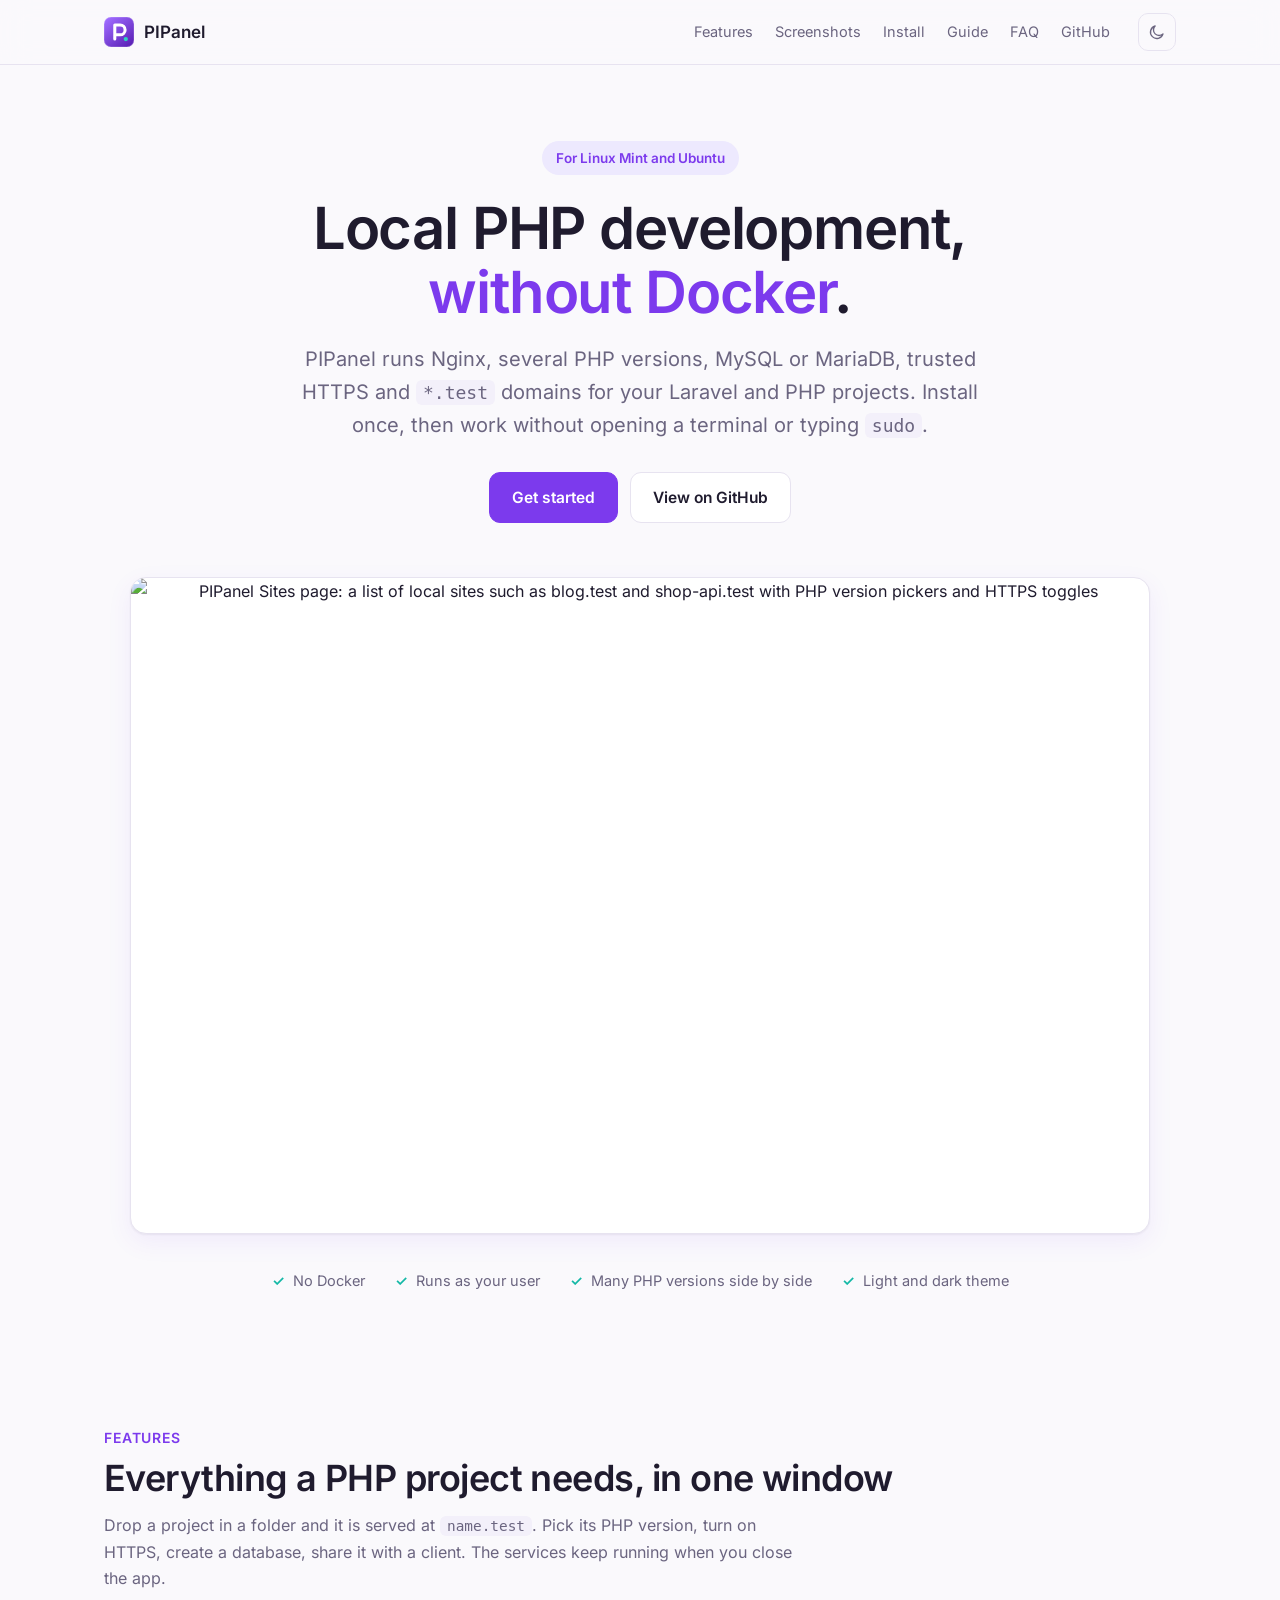
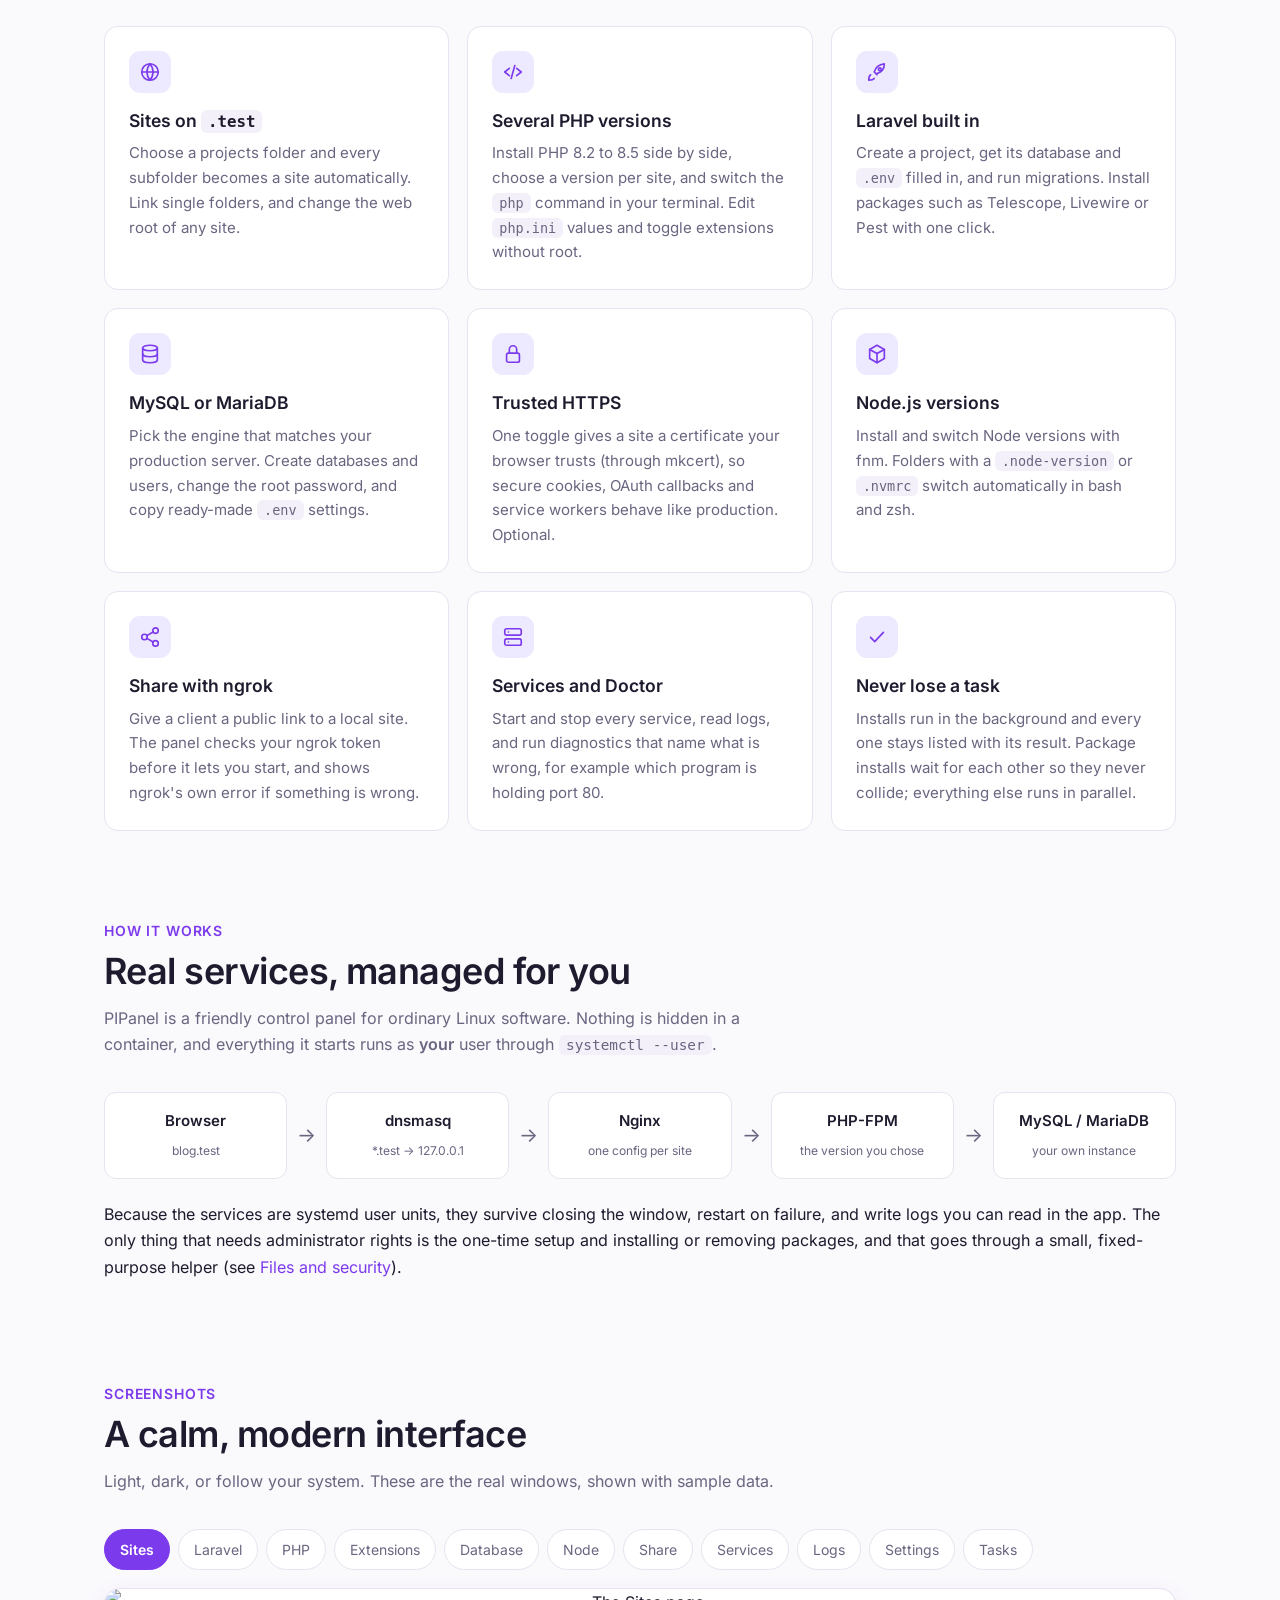
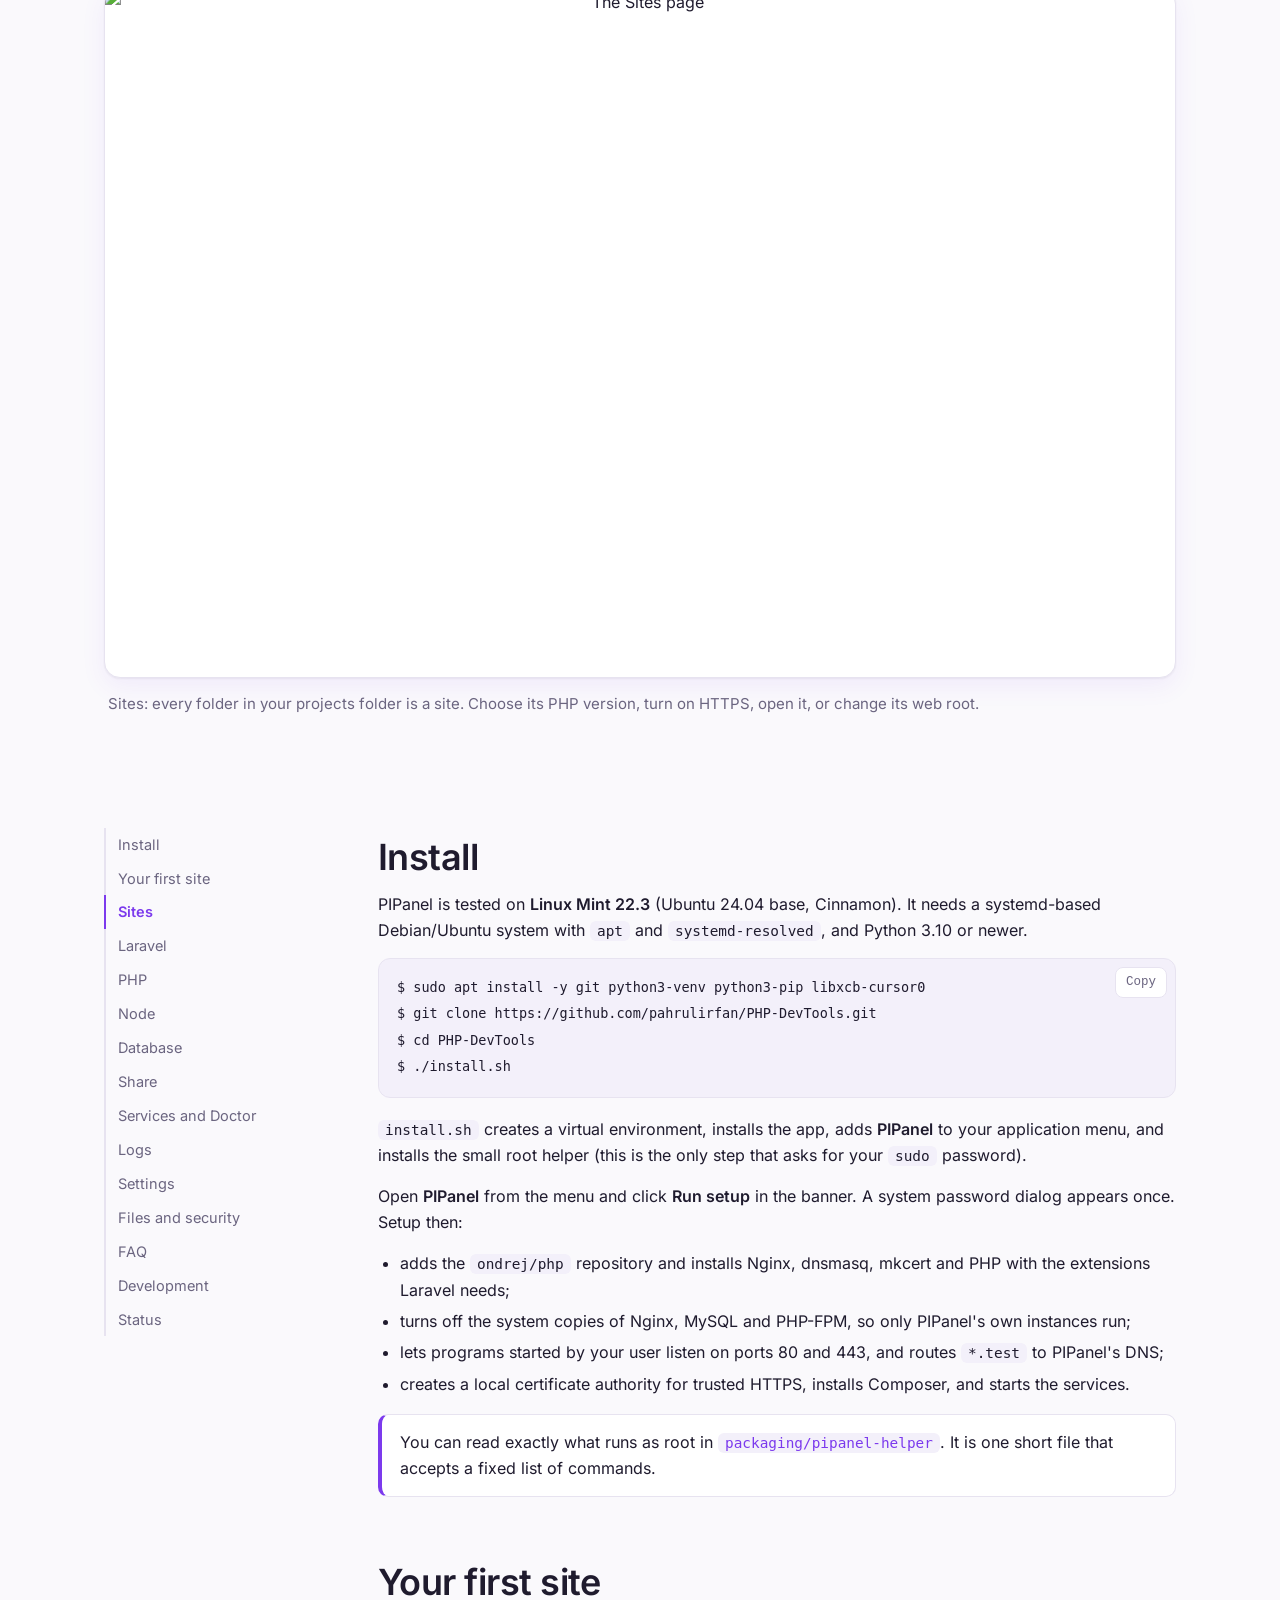
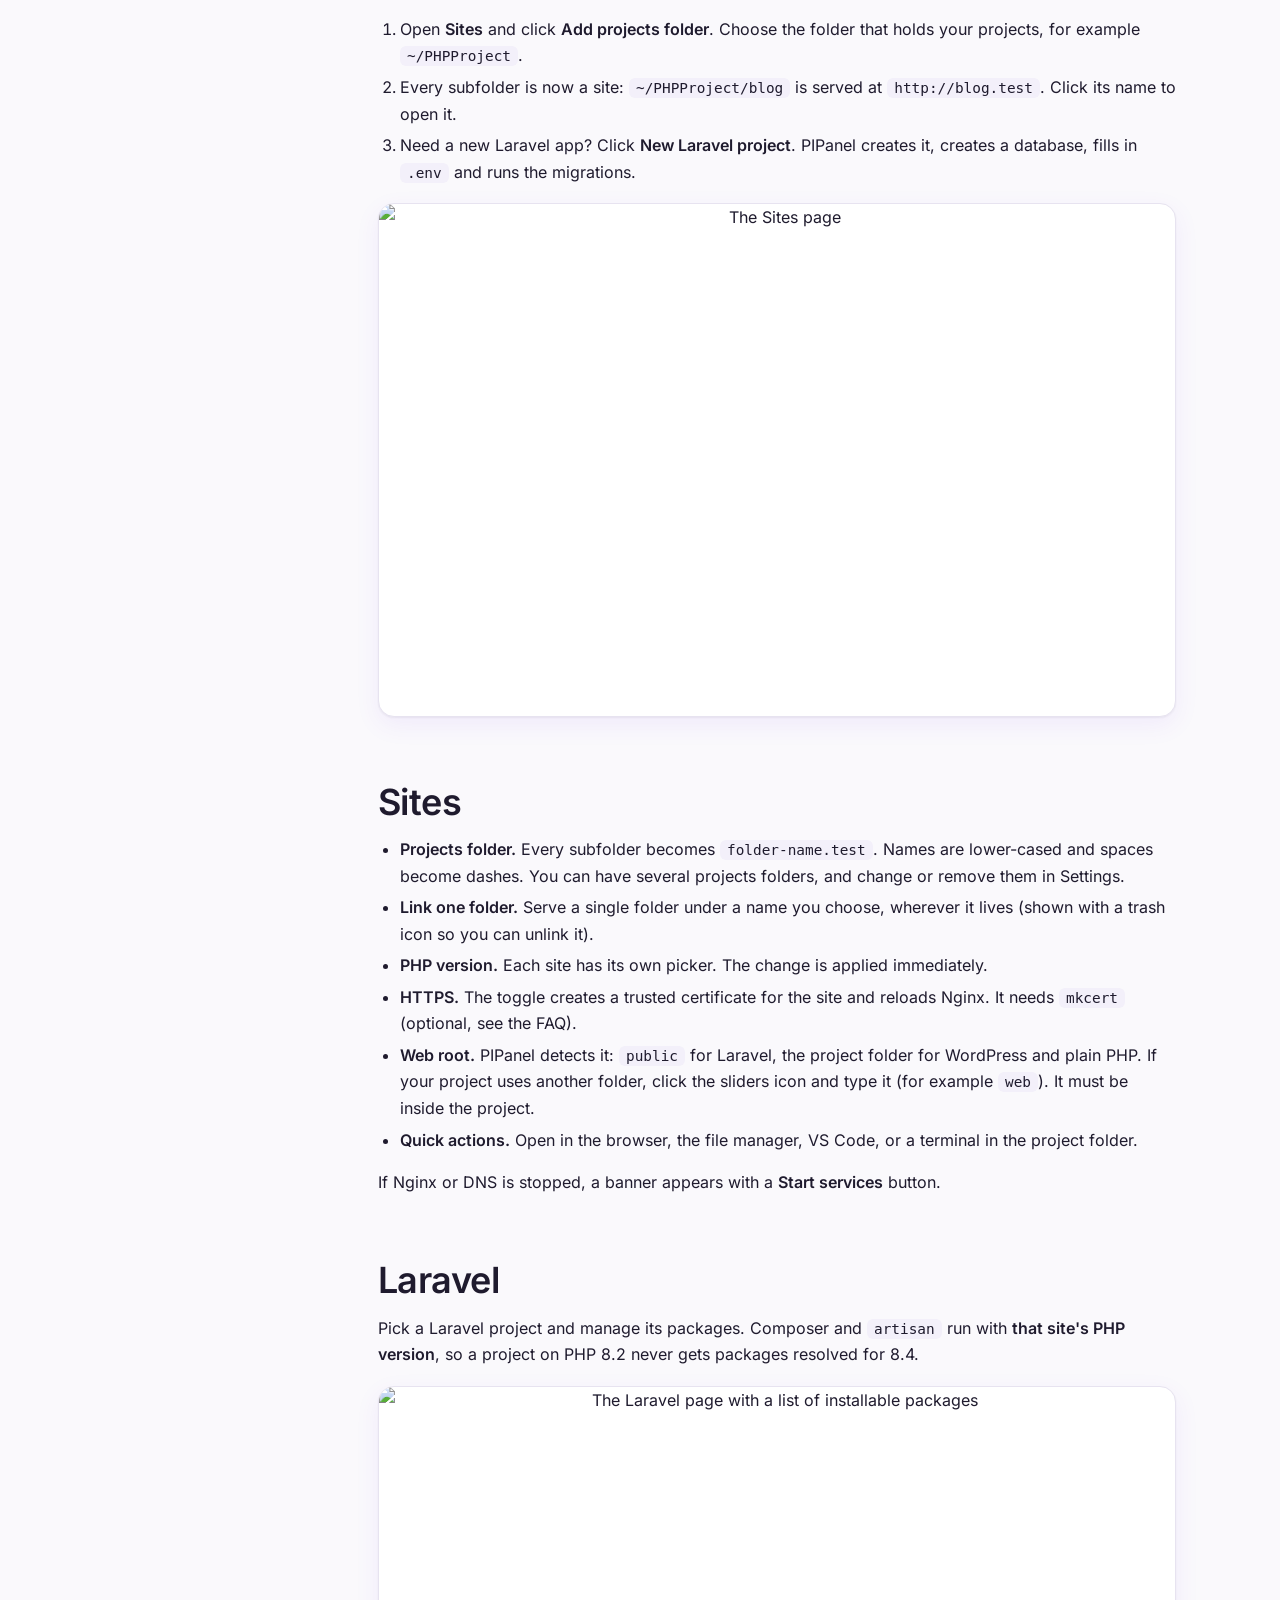
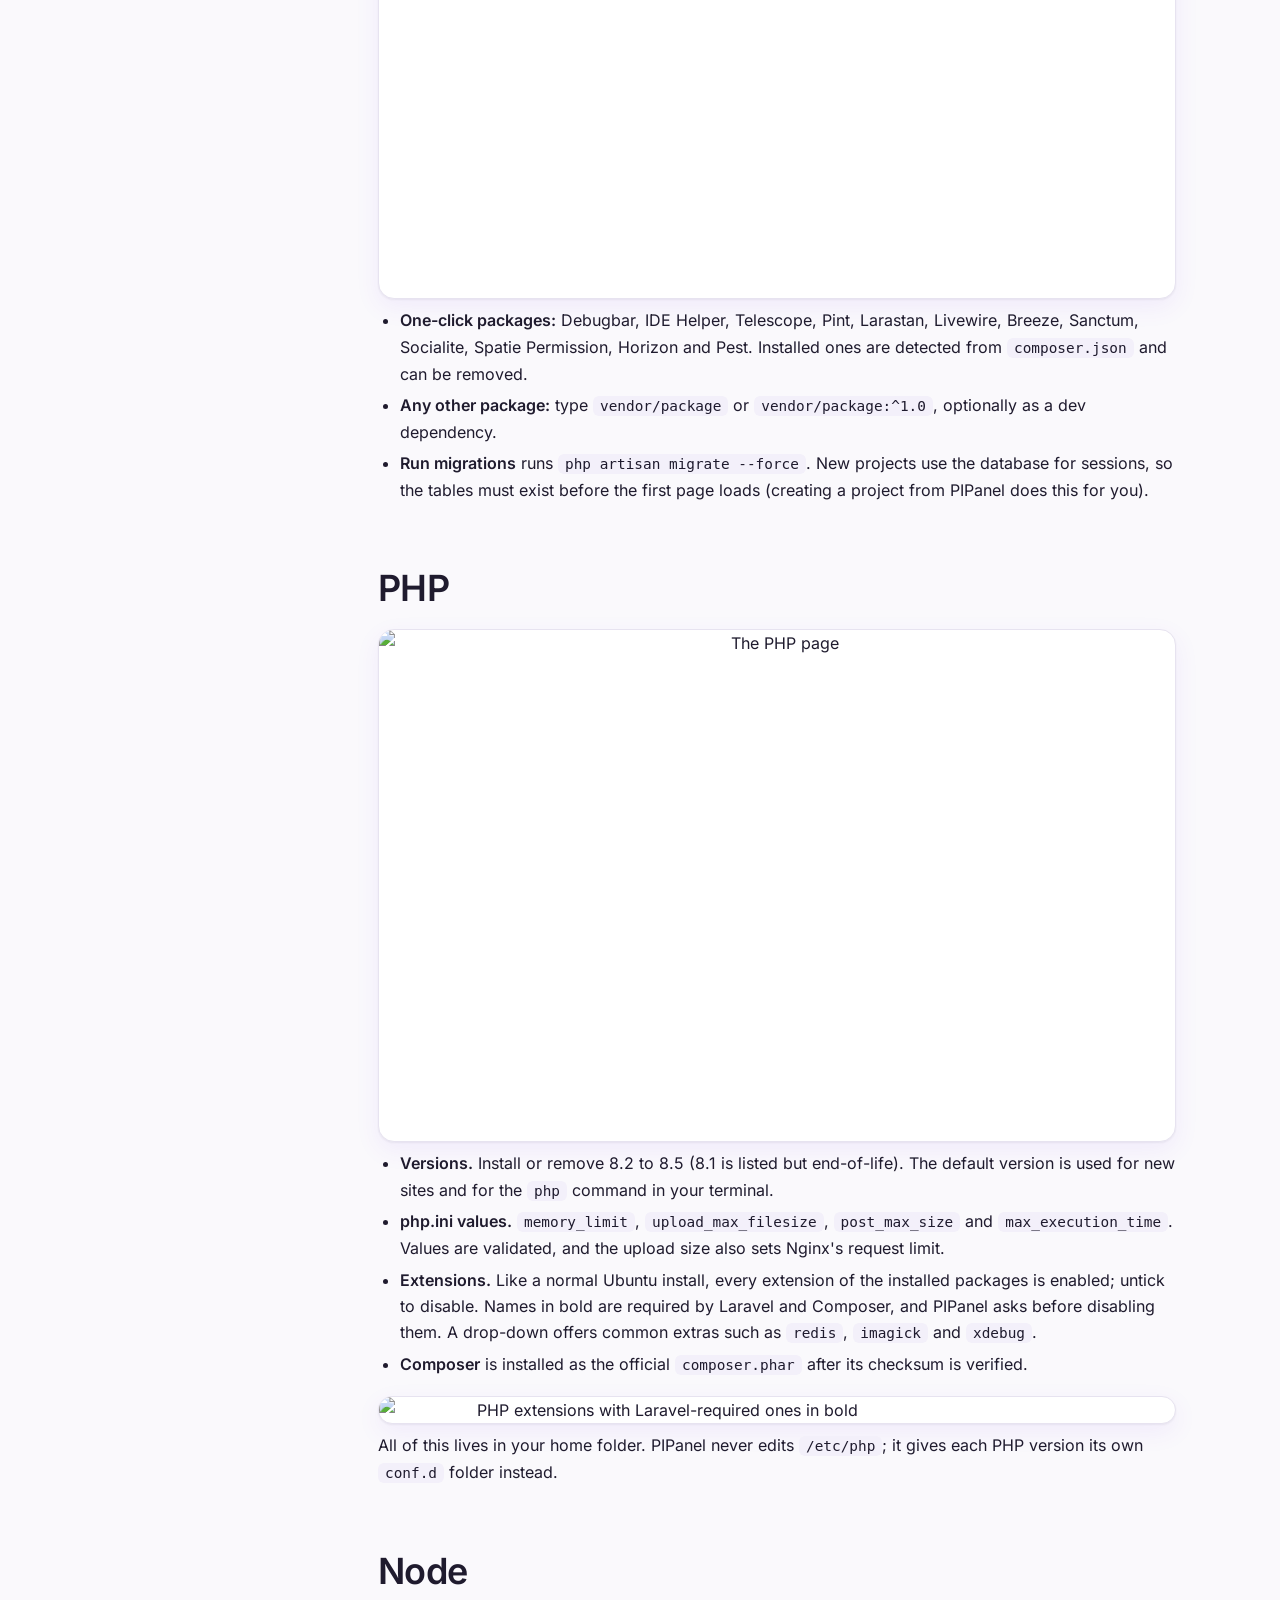
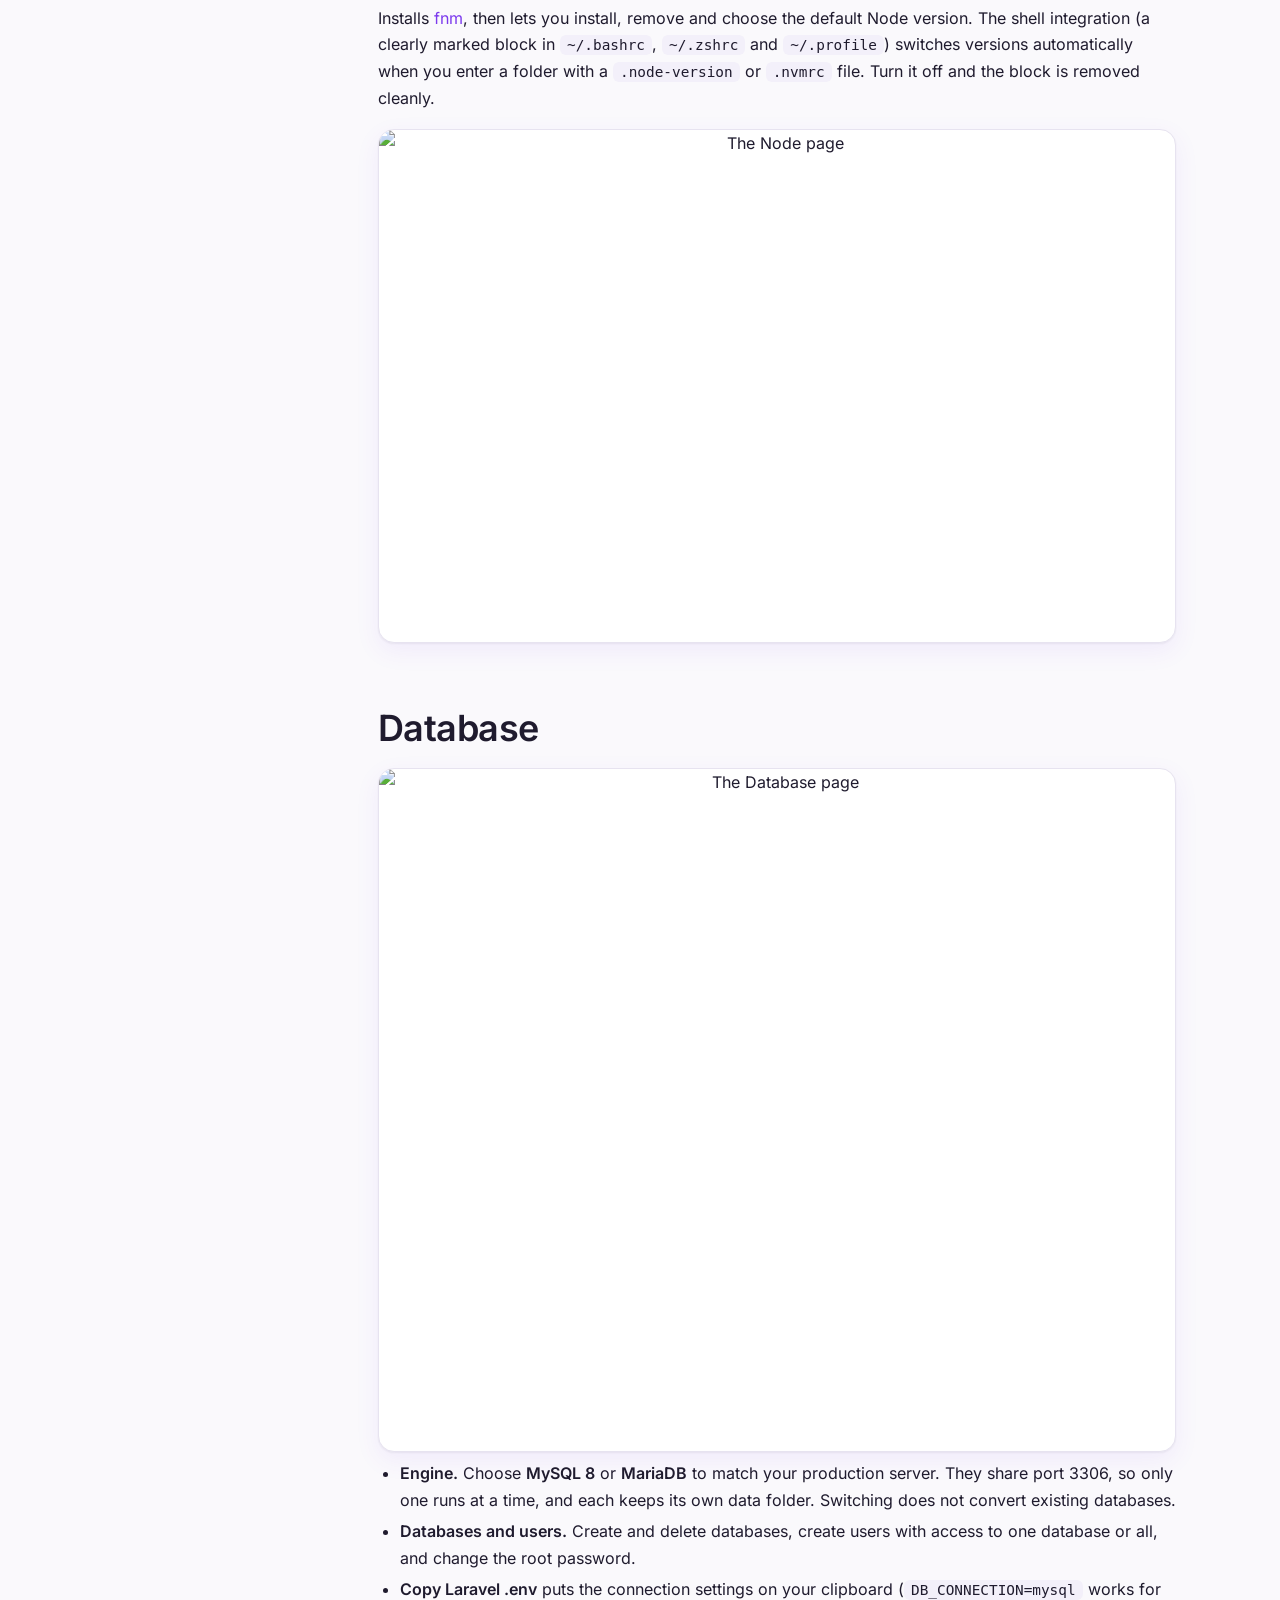
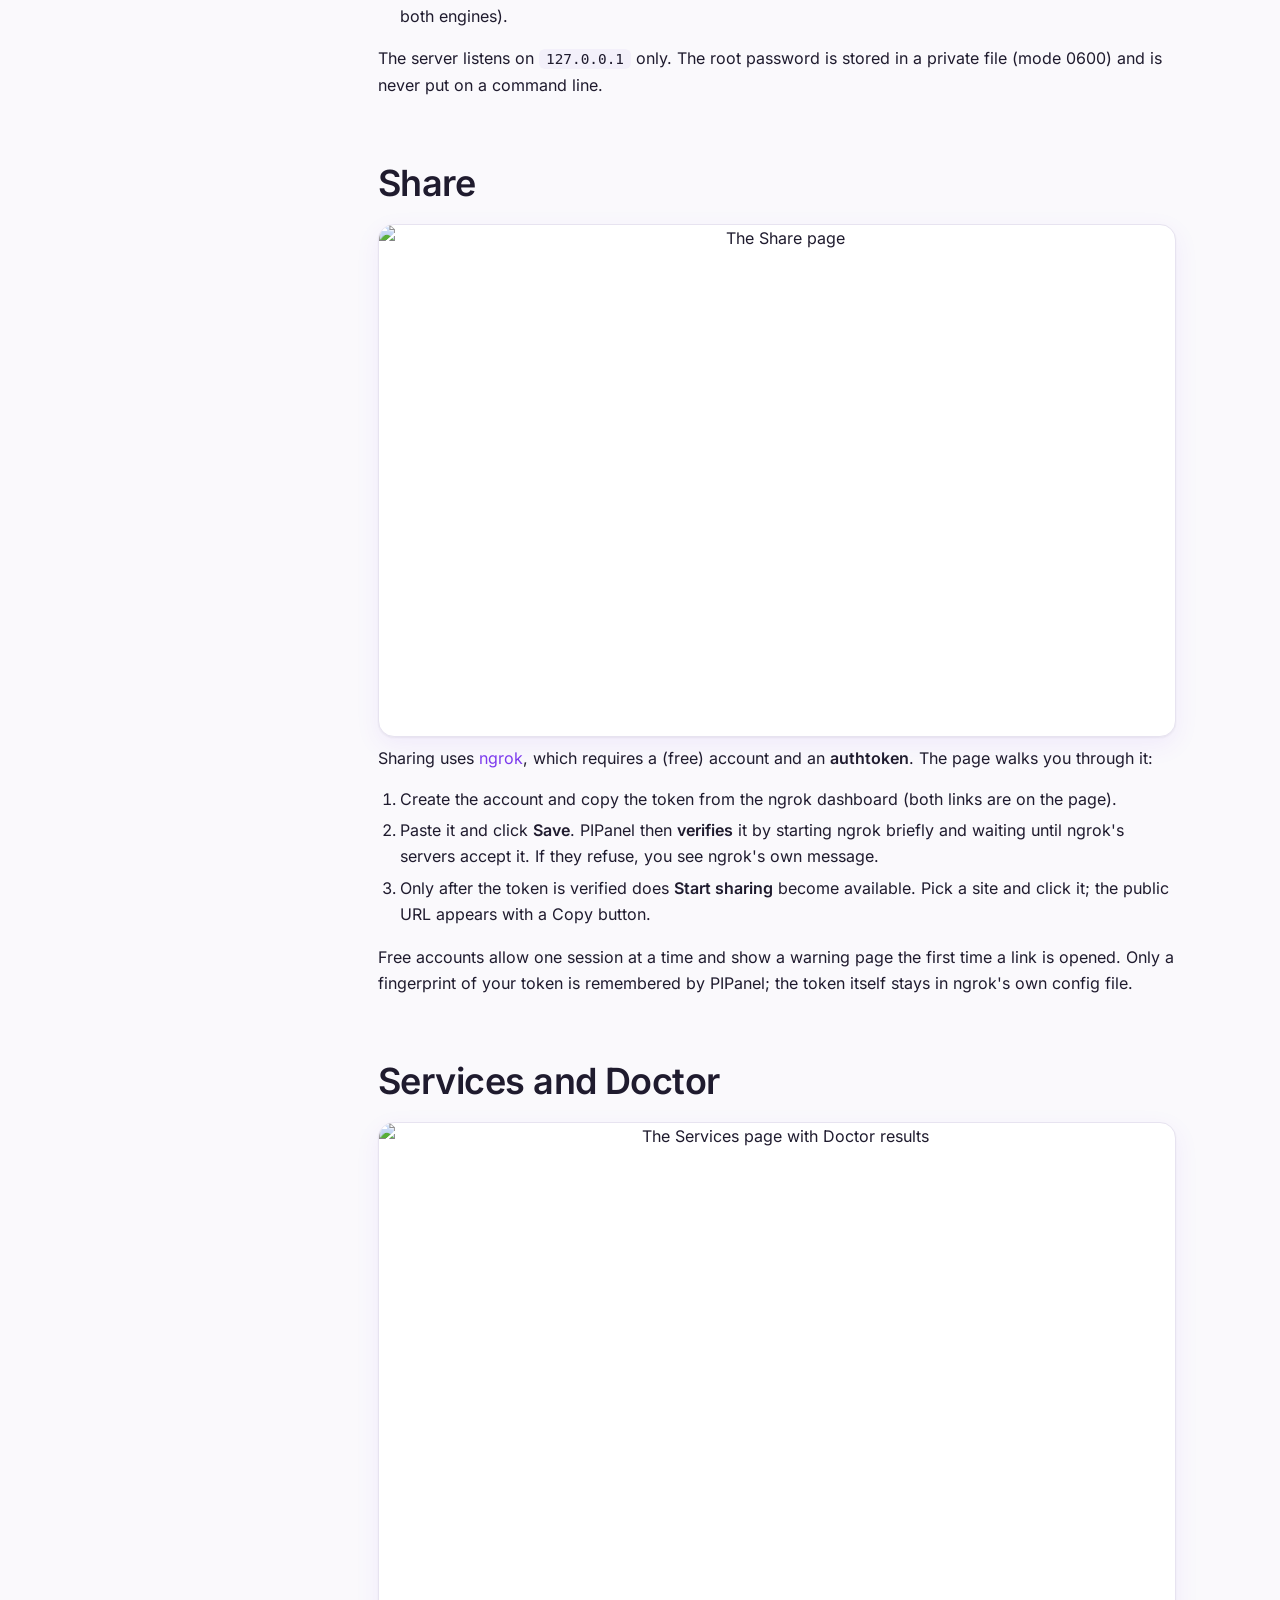
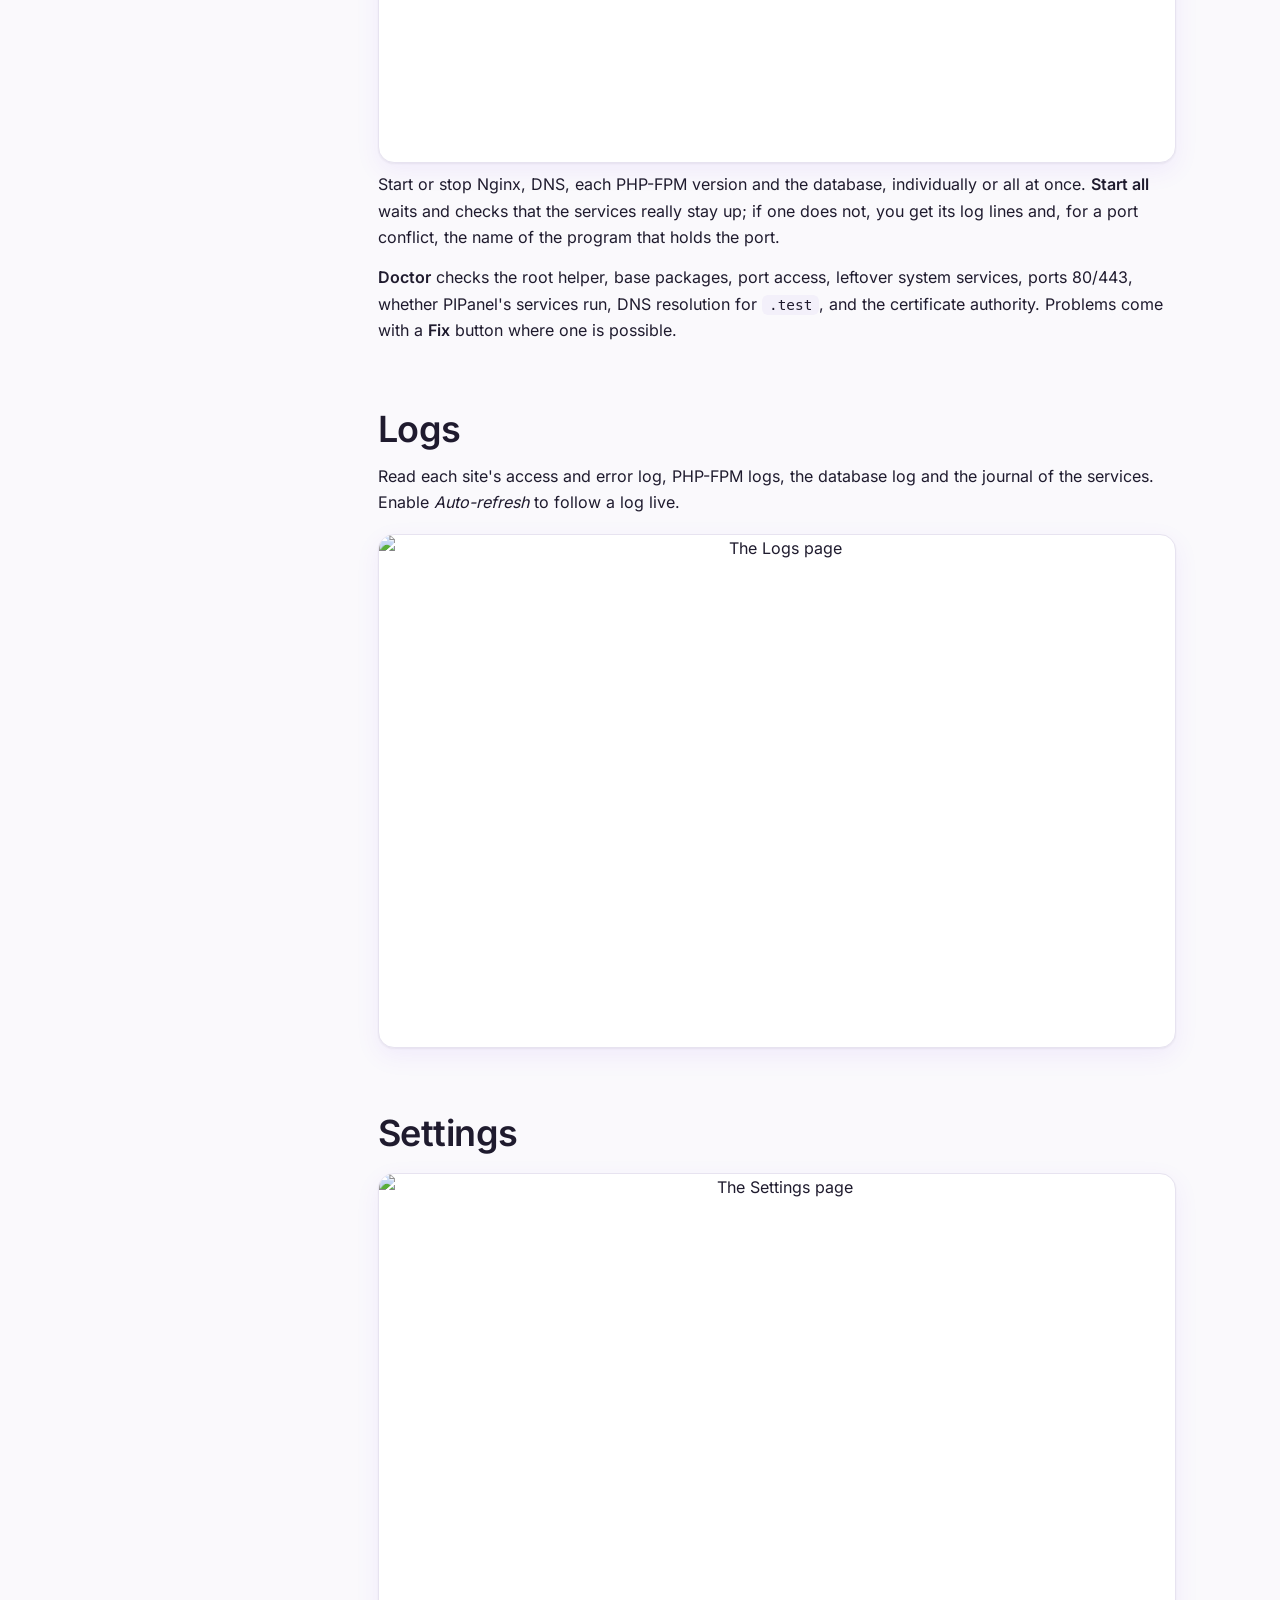
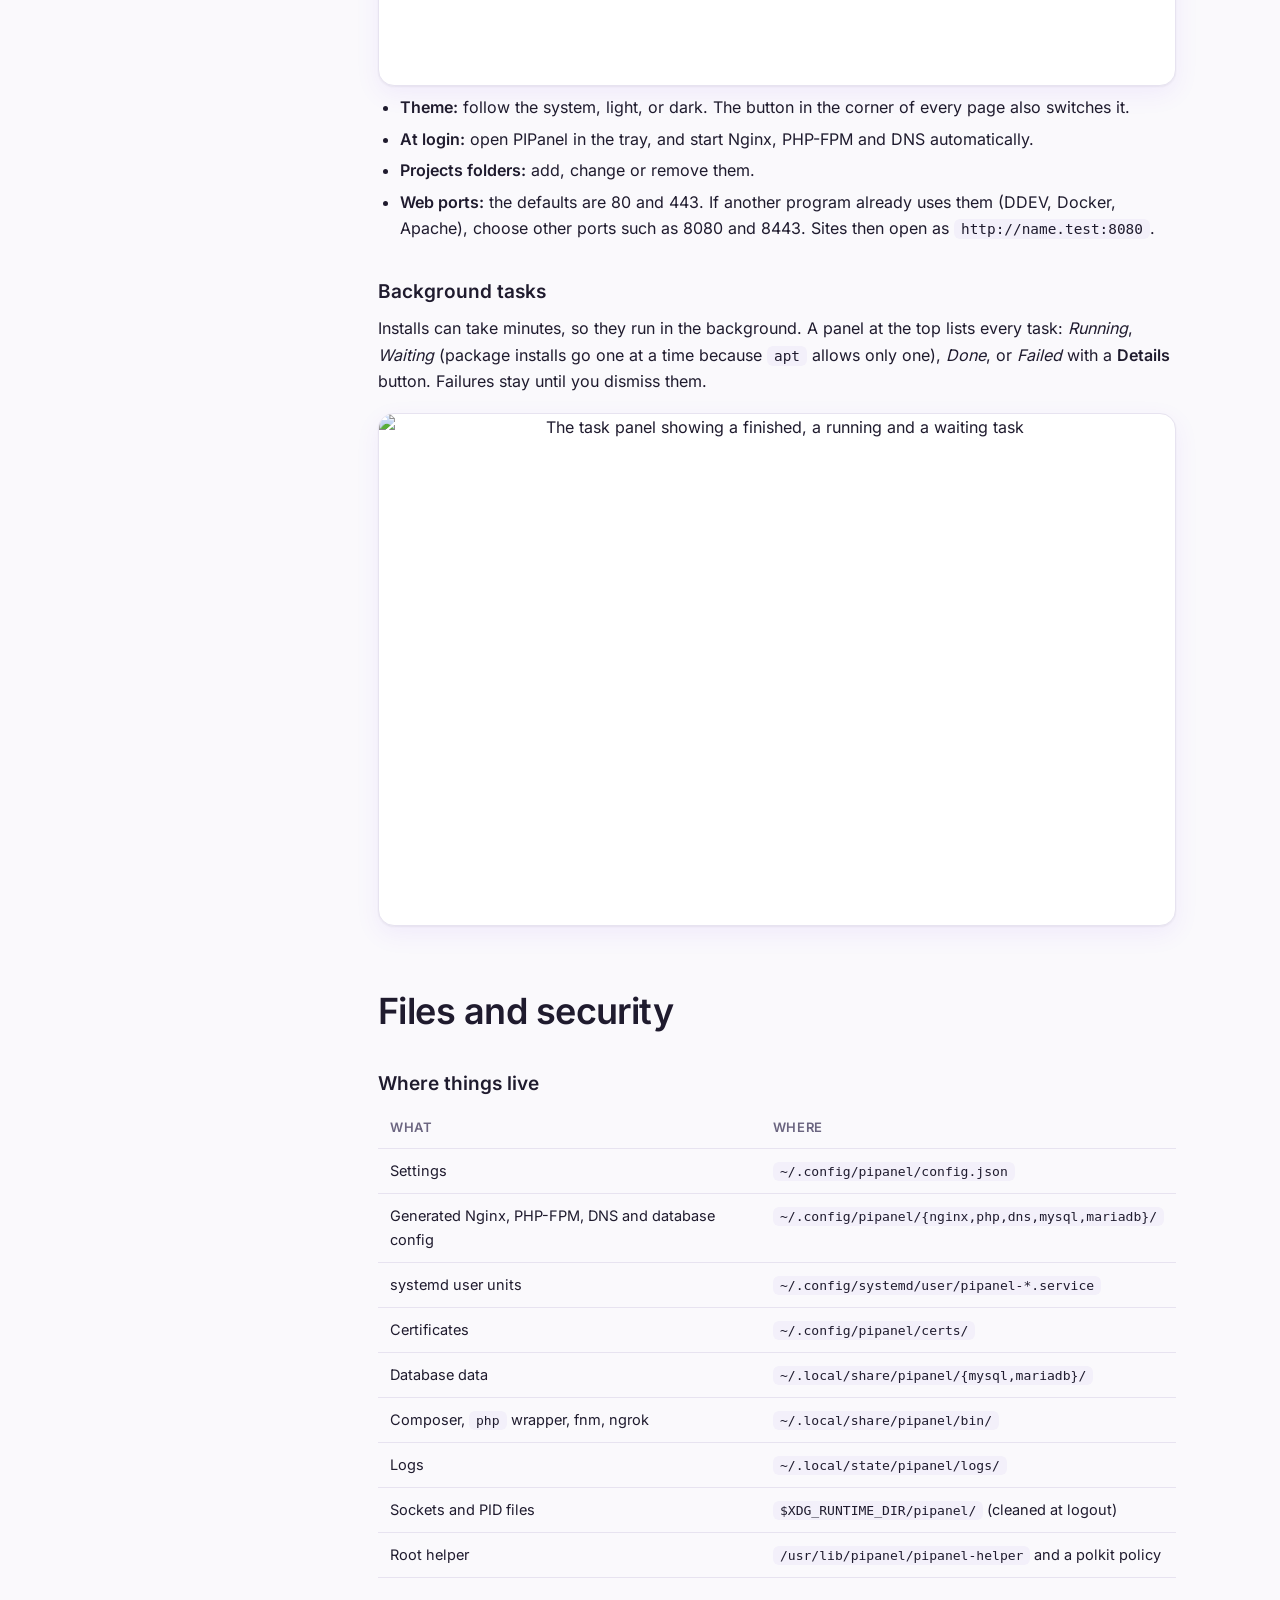
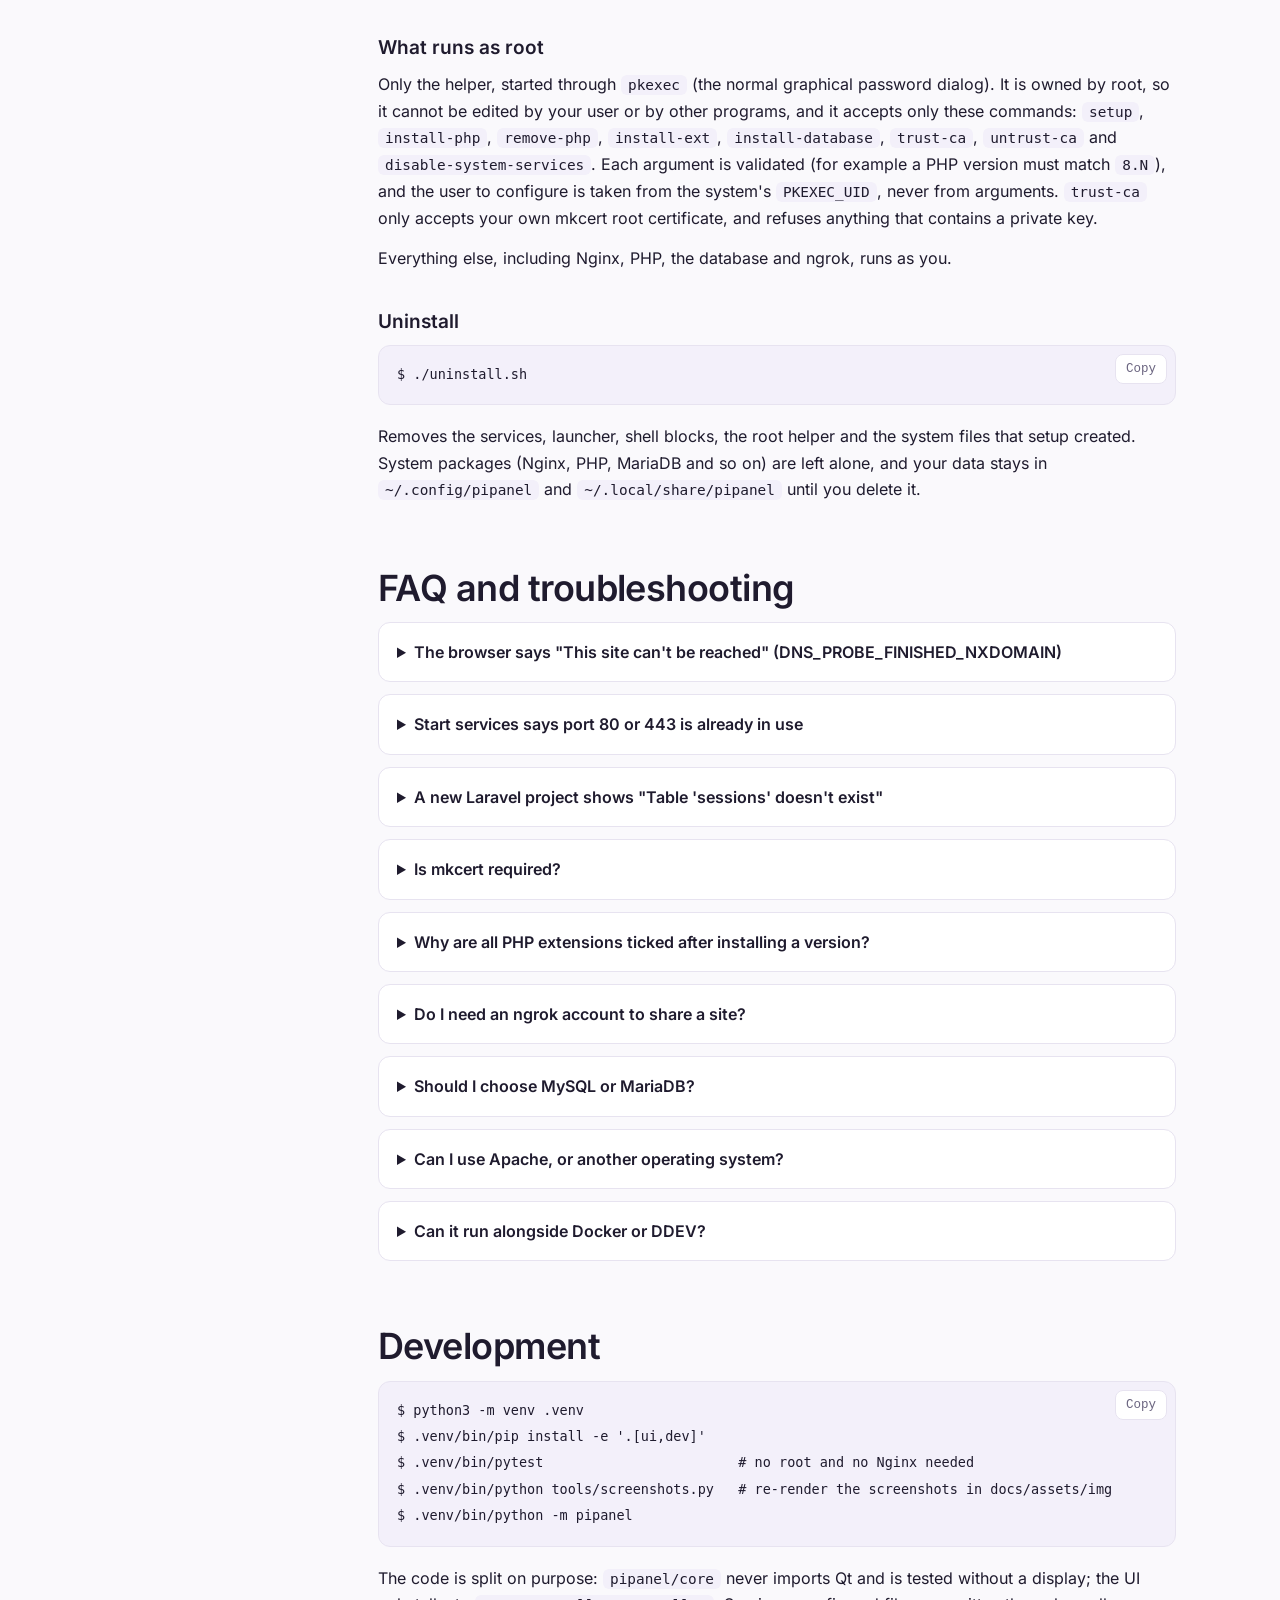
==== docs/index.html @ 49b29117 "Add the documentation site A static, dependency-free GitHub Pages site: feature overview, screenshot" ====
<!doctype html>
<html lang="en">
<head>
<meta charset="utf-8">
<meta name="viewport" content="width=device-width, initial-scale=1">
<title>PIPanel: local PHP development for Linux, without Docker</title>
<meta name="description" content="PIPanel is a desktop app for Linux Mint and Ubuntu that runs Nginx, several PHP versions, MySQL or MariaDB, trusted HTTPS and *.test domains for your Laravel and PHP projects, with no Docker and no daily sudo.">
<meta name="theme-color" content="#7c3aed">
<link rel="icon" type="image/svg+xml" href="assets/logo.svg">
<link rel="preload" href="assets/fonts/Inter-Regular.woff2" as="font" type="font/woff2" crossorigin>
<link rel="stylesheet" href="assets/css/site.css">
<meta property="og:title" content="PIPanel: local PHP development for Linux, without Docker">
<meta property="og:description" content="Nginx, multiple PHP versions, MySQL or MariaDB, HTTPS and *.test domains in one desktop app.">
<meta property="og:type" content="website">
<meta property="og:image" content="https://pahrulirfan.github.io/PHP-DevTools/assets/img/light-sites.png">
<script>/* avoid a flash of the wrong theme */ try { var t = localStorage.getItem("pipanel-theme"); if (t === "light" || t === "dark") document.documentElement.setAttribute("data-theme", t); } catch (e) {}</script>
</head>
<body>
<a class="skip" href="#main">Skip to content</a>

<header class="bar">
  <div class="wrap">
    <a class="brand" href="#top"><img src="assets/logo.svg" alt="" width="30" height="30">PIPanel</a>
    <nav class="nav" id="nav" aria-label="Main">
      <a href="#features">Features</a>
      <a href="#screenshots">Screenshots</a>
      <a href="#install">Install</a>
      <a href="#sites">Guide</a>
      <a href="#faq">FAQ</a>
      <a href="https://github.com/pahrulirfan/PHP-DevTools">GitHub</a>
    </nav>
    <button class="icon-btn" id="theme" type="button" aria-label="Switch theme" title="Switch theme">
      <svg viewBox="0 0 24 24" fill="none" stroke="currentColor" stroke-width="1.8" stroke-linecap="round" stroke-linejoin="round" aria-hidden="true"><path d="M20 14.5A8.5 8.5 0 1 1 9.5 4a7 7 0 0 0 10.5 10.5z"/></svg>
    </button>
    <button class="icon-btn menu-btn" id="menu" type="button" aria-label="Menu" aria-expanded="false" aria-controls="nav">
      <svg viewBox="0 0 24 24" fill="none" stroke="currentColor" stroke-width="1.8" stroke-linecap="round" aria-hidden="true"><path d="M4 7h16M4 12h16M4 17h16"/></svg>
    </button>
  </div>
</header>

<main id="main">
<div id="top"></div>

<!-- ============ HERO ============ -->
<div class="hero">
  <div class="wrap">
    <span class="eyebrow">For Linux Mint and Ubuntu</span>
    <h1>Local PHP development, <em>without Docker</em>.</h1>
    <p class="lead">PIPanel runs Nginx, several PHP versions, MySQL or MariaDB, trusted HTTPS and <code>*.test</code> domains for your Laravel and PHP projects. Install once, then work without opening a terminal or typing <code>sudo</code>.</p>
    <div class="cta">
      <a class="btn primary" href="#install">Get started</a>
      <a class="btn" href="https://github.com/pahrulirfan/PHP-DevTools">View on GitHub</a>
    </div>
    <div class="hero-shot"><img data-shot="sites" src="assets/img/light-sites.png" width="1120" height="720" alt="PIPanel Sites page: a list of local sites such as blog.test and shop-api.test with PHP version pickers and HTTPS toggles"></div>
    <ul class="facts">
      <li>No Docker</li><li>Runs as your user</li><li>Many PHP versions side by side</li><li>Light and dark theme</li>
    </ul>
  </div>
</div>

<!-- ============ FEATURES ============ -->
<section id="features">
  <div class="wrap">
    <div class="kicker">Features</div>
    <h2>Everything a PHP project needs, in one window</h2>
    <p class="sub">Drop a project in a folder and it is served at <code>name.test</code>. Pick its PHP version, turn on HTTPS, create a database, share it with a client. The services keep running when you close the app.</p>
    <div class="grid">
      <div class="card"><div class="ico"><svg viewBox="0 0 24 24" fill="none" stroke="currentColor" stroke-width="1.8" stroke-linecap="round" stroke-linejoin="round"><circle cx="12" cy="12" r="9"/><path d="M3 12h18"/><path d="M12 3a14 14 0 0 1 0 18a14 14 0 0 1 0-18"/></svg></div>
        <h3>Sites on <code>.test</code></h3><p>Choose a projects folder and every subfolder becomes a site automatically. Link single folders, and change the web root of any site.</p></div>
      <div class="card"><div class="ico"><svg viewBox="0 0 24 24" fill="none" stroke="currentColor" stroke-width="1.8" stroke-linecap="round" stroke-linejoin="round"><path d="m8 8-5 4 5 4"/><path d="m16 8 5 4-5 4"/><path d="m14 5-4 14"/></svg></div>
        <h3>Several PHP versions</h3><p>Install PHP 8.2 to 8.5 side by side, choose a version per site, and switch the <code>php</code> command in your terminal. Edit <code>php.ini</code> values and toggle extensions without root.</p></div>
      <div class="card"><div class="ico"><svg viewBox="0 0 24 24" fill="none" stroke="currentColor" stroke-width="1.8" stroke-linecap="round" stroke-linejoin="round"><path d="M5 15c-1.5 1-2 4-2 6 2 0 5-.5 6-2"/><path d="M12 15 9 12c1-4 4-8 11-9 0 7-5 10-9 11z"/><circle cx="15" cy="9" r="1.5"/></svg></div>
        <h3>Laravel built in</h3><p>Create a project, get its database and <code>.env</code> filled in, and run migrations. Install packages such as Telescope, Livewire or Pest with one click.</p></div>
      <div class="card"><div class="ico"><svg viewBox="0 0 24 24" fill="none" stroke="currentColor" stroke-width="1.8" stroke-linecap="round" stroke-linejoin="round"><ellipse cx="12" cy="5.5" rx="8" ry="3"/><path d="M4 5.5v13c0 1.7 3.6 3 8 3s8-1.3 8-3v-13"/><path d="M4 12c0 1.7 3.6 3 8 3s8-1.3 8-3"/></svg></div>
        <h3>MySQL or MariaDB</h3><p>Pick the engine that matches your production server. Create databases and users, change the root password, and copy ready-made <code>.env</code> settings.</p></div>
      <div class="card"><div class="ico"><svg viewBox="0 0 24 24" fill="none" stroke="currentColor" stroke-width="1.8" stroke-linecap="round" stroke-linejoin="round"><rect x="5" y="11" width="14" height="10" rx="2"/><path d="M8 11V7a4 4 0 0 1 8 0v4"/></svg></div>
        <h3>Trusted HTTPS</h3><p>One toggle gives a site a certificate your browser trusts (through mkcert), so secure cookies, OAuth callbacks and service workers behave like production. Optional.</p></div>
      <div class="card"><div class="ico"><svg viewBox="0 0 24 24" fill="none" stroke="currentColor" stroke-width="1.8" stroke-linecap="round" stroke-linejoin="round"><path d="M12 2.5 20 7v10l-8 4.5L4 17V7z"/><path d="m4 7 8 4.5L20 7"/><path d="M12 11.5v10"/></svg></div>
        <h3>Node.js versions</h3><p>Install and switch Node versions with fnm. Folders with a <code>.node-version</code> or <code>.nvmrc</code> switch automatically in bash and zsh.</p></div>
      <div class="card"><div class="ico"><svg viewBox="0 0 24 24" fill="none" stroke="currentColor" stroke-width="1.8" stroke-linecap="round" stroke-linejoin="round"><circle cx="18" cy="5" r="3"/><circle cx="6" cy="12" r="3"/><circle cx="18" cy="19" r="3"/><path d="m8.6 13.5 6.8 4"/><path d="m15.4 6.5-6.8 4"/></svg></div>
        <h3>Share with ngrok</h3><p>Give a client a public link to a local site. The panel checks your ngrok token before it lets you start, and shows ngrok's own error if something is wrong.</p></div>
      <div class="card"><div class="ico"><svg viewBox="0 0 24 24" fill="none" stroke="currentColor" stroke-width="1.8" stroke-linecap="round" stroke-linejoin="round"><rect x="3" y="3" width="18" height="7" rx="2"/><rect x="3" y="14" width="18" height="7" rx="2"/><path d="M7 6.5h.01M7 17.5h.01"/></svg></div>
        <h3>Services and Doctor</h3><p>Start and stop every service, read logs, and run diagnostics that name what is wrong, for example which program is holding port 80.</p></div>
      <div class="card"><div class="ico"><svg viewBox="0 0 24 24" fill="none" stroke="currentColor" stroke-width="1.8" stroke-linecap="round" stroke-linejoin="round"><path d="m5 12.5 4.5 4.5L19 7"/></svg></div>
        <h3>Never lose a task</h3><p>Installs run in the background and every one stays listed with its result. Package installs wait for each other so they never collide; everything else runs in parallel.</p></div>
    </div>
  </div>
</section>

<!-- ============ HOW IT WORKS ============ -->
<section id="how">
  <div class="wrap">
    <div class="kicker">How it works</div>
    <h2>Real services, managed for you</h2>
    <p class="sub">PIPanel is a friendly control panel for ordinary Linux software. Nothing is hidden in a container, and everything it starts runs as <strong>your</strong> user through <code>systemctl --user</code>.</p>
    <div class="flow" role="img" aria-label="Request path: browser, dnsmasq, Nginx, PHP-FPM, database">
      <div class="step"><b>Browser</b><small>blog.test</small></div><span class="arrow">→</span>
      <div class="step"><b>dnsmasq</b><small>*.test → 127.0.0.1</small></div><span class="arrow">→</span>
      <div class="step"><b>Nginx</b><small>one config per site</small></div><span class="arrow">→</span>
      <div class="step"><b>PHP-FPM</b><small>the version you chose</small></div><span class="arrow">→</span>
      <div class="step"><b>MySQL / MariaDB</b><small>your own instance</small></div>
    </div>
    <p style="margin-top:22px">Because the services are systemd user units, they survive closing the window, restart on failure, and write logs you can read in the app. The only thing that needs administrator rights is the one-time setup and installing or removing packages, and that goes through a small, fixed-purpose helper (see <a href="#security">Files and security</a>).</p>
  </div>
</section>

<!-- ============ SCREENSHOTS ============ -->
<section id="screenshots">
  <div class="wrap">
    <div class="kicker">Screenshots</div>
    <h2>A calm, modern interface</h2>
    <p class="sub">Light, dark, or follow your system. These are the real windows, shown with sample data.</p>
    <div class="tabs" role="tablist" aria-label="Screenshots">
      <button class="tab" role="tab" aria-selected="true" data-shot="sites" data-alt="The Sites page" data-caption="Sites: every folder in your projects folder is a site. Choose its PHP version, turn on HTTPS, open it, or change its web root.">Sites</button>
      <button class="tab" role="tab" aria-selected="false" tabindex="-1" data-shot="laravel" data-alt="The Laravel page" data-caption="Laravel: install and remove packages in a project, with the project's own PHP version, and run migrations.">Laravel</button>
      <button class="tab" role="tab" aria-selected="false" tabindex="-1" data-shot="php" data-alt="The PHP page" data-caption="PHP: install versions side by side, choose the default, and edit common php.ini values.">PHP</button>
      <button class="tab" role="tab" aria-selected="false" tabindex="-1" data-shot="php-extensions" data-natural data-alt="PHP extensions" data-caption="Extensions: tick to enable. Names in bold are required by Laravel and Composer.">Extensions</button>
      <button class="tab" role="tab" aria-selected="false" tabindex="-1" data-shot="database" data-alt="The Database page" data-caption="Database: MySQL 8 or MariaDB, databases, users and the root password.">Database</button>
      <button class="tab" role="tab" aria-selected="false" tabindex="-1" data-shot="node" data-alt="The Node page" data-caption="Node: install and switch versions with fnm.">Node</button>
      <button class="tab" role="tab" aria-selected="false" tabindex="-1" data-shot="share" data-alt="The Share page" data-caption="Share: verify your ngrok token once, then publish a site with one click.">Share</button>
      <button class="tab" role="tab" aria-selected="false" tabindex="-1" data-shot="services-doctor" data-alt="The Services page with Doctor" data-caption="Services: start and stop everything, and run Doctor to check ports, DNS and certificates.">Services</button>
      <button class="tab" role="tab" aria-selected="false" tabindex="-1" data-shot="logs" data-alt="The Logs page" data-caption="Logs: per-site access and error logs, PHP-FPM, the database and the services.">Logs</button>
      <button class="tab" role="tab" aria-selected="false" tabindex="-1" data-shot="settings" data-alt="The Settings page" data-caption="Settings: theme, start at login, projects folders and web ports.">Settings</button>
      <button class="tab" role="tab" aria-selected="false" tabindex="-1" data-shot="activity" data-alt="Background tasks" data-caption="Background tasks: running, waiting and finished installs stay visible, so you always know what happened.">Tasks</button>
    </div>
    <div class="shot"><img id="gallery-img" data-shot="sites" src="assets/img/light-sites.png" width="1120" height="720" loading="lazy" alt="The Sites page"></div>
    <p class="caption" id="gallery-caption" aria-live="polite">Sites: every folder in your projects folder is a site. Choose its PHP version, turn on HTTPS, open it, or change its web root.</p>
  </div>
</section>

<!-- ============ DOCUMENTATION ============ -->
<section id="docs">
  <div class="wrap docs">
    <aside class="toc" aria-label="On this page">
      <a href="#install">Install</a>
      <a href="#quickstart">Your first site</a>
      <a href="#sites">Sites</a>
      <a href="#laravel">Laravel</a>
      <a href="#php">PHP</a>
      <a href="#node">Node</a>
      <a href="#database">Database</a>
      <a href="#share">Share</a>
      <a href="#services">Services and Doctor</a>
      <a href="#logs">Logs</a>
      <a href="#settings">Settings</a>
      <a href="#security">Files and security</a>
      <a href="#faq">FAQ</a>
      <a href="#development">Development</a>
      <a href="#status">Status</a>
    </aside>

    <div class="doc">

<h2 id="install">Install</h2>
<p>PIPanel is tested on <strong>Linux Mint 22.3</strong> (Ubuntu 24.04 base, Cinnamon). It needs a systemd-based Debian/Ubuntu system with <code>apt</code> and <code>systemd-resolved</code>, and Python 3.10 or newer.</p>
<pre><code>$ sudo apt install -y git python3-venv python3-pip libxcb-cursor0
$ git clone https://github.com/pahrulirfan/PHP-DevTools.git
$ cd PHP-DevTools
$ ./install.sh</code></pre>
<p><code>install.sh</code> creates a virtual environment, installs the app, adds <strong>PIPanel</strong> to your application menu, and installs the small root helper (this is the only step that asks for your <code>sudo</code> password).</p>
<p>Open <strong>PIPanel</strong> from the menu and click <strong>Run setup</strong> in the banner. A system password dialog appears once. Setup then:</p>
<ul>
  <li>adds the <code>ondrej/php</code> repository and installs Nginx, dnsmasq, mkcert and PHP with the extensions Laravel needs;</li>
  <li>turns off the system copies of Nginx, MySQL and PHP-FPM, so only PIPanel's own instances run;</li>
  <li>lets programs started by your user listen on ports 80 and 443, and routes <code>*.test</code> to PIPanel's DNS;</li>
  <li>creates a local certificate authority for trusted HTTPS, installs Composer, and starts the services.</li>
</ul>
<div class="note"><p>You can read exactly what runs as root in <a href="https://github.com/pahrulirfan/PHP-DevTools/blob/main/packaging/pipanel-helper"><code>packaging/pipanel-helper</code></a>. It is one short file that accepts a fixed list of commands.</p></div>

<h2 id="quickstart">Your first site</h2>
<ol>
  <li>Open <strong>Sites</strong> and click <strong>Add projects folder</strong>. Choose the folder that holds your projects, for example <code>~/PHPProject</code>.</li>
  <li>Every subfolder is now a site: <code>~/PHPProject/blog</code> is served at <code>http://blog.test</code>. Click its name to open it.</li>
  <li>Need a new Laravel app? Click <strong>New Laravel project</strong>. PIPanel creates it, creates a database, fills in <code>.env</code> and runs the migrations.</li>
</ol>
<div class="shot"><img data-shot="sites" src="assets/img/light-sites.png" width="1120" height="720" loading="lazy" alt="The Sites page"></div>

<h2 id="sites">Sites</h2>
<ul>
  <li><strong>Projects folder.</strong> Every subfolder becomes <code>folder-name.test</code>. Names are lower-cased and spaces become dashes. You can have several projects folders, and change or remove them in Settings.</li>
  <li><strong>Link one folder.</strong> Serve a single folder under a name you choose, wherever it lives (shown with a trash icon so you can unlink it).</li>
  <li><strong>PHP version.</strong> Each site has its own picker. The change is applied immediately.</li>
  <li><strong>HTTPS.</strong> The toggle creates a trusted certificate for the site and reloads Nginx. It needs <code>mkcert</code> (optional, see the FAQ).</li>
  <li><strong>Web root.</strong> PIPanel detects it: <code>public</code> for Laravel, the project folder for WordPress and plain PHP. If your project uses another folder, click the sliders icon and type it (for example <code>web</code>). It must be inside the project.</li>
  <li><strong>Quick actions.</strong> Open in the browser, the file manager, VS Code, or a terminal in the project folder.</li>
</ul>
<p>If Nginx or DNS is stopped, a banner appears with a <strong>Start services</strong> button.</p>

<h2 id="laravel">Laravel</h2>
<p>Pick a Laravel project and manage its packages. Composer and <code>artisan</code> run with <strong>that site's PHP version</strong>, so a project on PHP 8.2 never gets packages resolved for 8.4.</p>
<div class="shot"><img data-shot="laravel" src="assets/img/light-laravel.png" width="1120" height="720" loading="lazy" alt="The Laravel page with a list of installable packages"></div>
<ul>
  <li><strong>One-click packages:</strong> Debugbar, IDE Helper, Telescope, Pint, Larastan, Livewire, Breeze, Sanctum, Socialite, Spatie Permission, Horizon and Pest. Installed ones are detected from <code>composer.json</code> and can be removed.</li>
  <li><strong>Any other package:</strong> type <code>vendor/package</code> or <code>vendor/package:^1.0</code>, optionally as a dev dependency.</li>
  <li><strong>Run migrations</strong> runs <code>php artisan migrate --force</code>. New projects use the database for sessions, so the tables must exist before the first page loads (creating a project from PIPanel does this for you).</li>
</ul>

<h2 id="php">PHP</h2>
<div class="shot"><img data-shot="php" src="assets/img/light-php.png" width="1120" height="720" loading="lazy" alt="The PHP page"></div>
<ul>
  <li><strong>Versions.</strong> Install or remove 8.2 to 8.5 (8.1 is listed but end-of-life). The default version is used for new sites and for the <code>php</code> command in your terminal.</li>
  <li><strong>php.ini values.</strong> <code>memory_limit</code>, <code>upload_max_filesize</code>, <code>post_max_size</code> and <code>max_execution_time</code>. Values are validated, and the upload size also sets Nginx's request limit.</li>
  <li><strong>Extensions.</strong> Like a normal Ubuntu install, every extension of the installed packages is enabled; untick to disable. Names in bold are required by Laravel and Composer, and PIPanel asks before disabling them. A drop-down offers common extras such as <code>redis</code>, <code>imagick</code> and <code>xdebug</code>.</li>
  <li><strong>Composer</strong> is installed as the official <code>composer.phar</code> after its checksum is verified.</li>
</ul>
<div class="shot"><img data-shot="php-extensions" src="assets/img/light-php-extensions.png" loading="lazy" alt="PHP extensions with Laravel-required ones in bold" style="max-width:560px"></div>
<p>All of this lives in your home folder. PIPanel never edits <code>/etc/php</code>; it gives each PHP version its own <code>conf.d</code> folder instead.</p>

<h2 id="node">Node</h2>
<p>Installs <a href="https://github.com/Schniz/fnm">fnm</a>, then lets you install, remove and choose the default Node version. The shell integration (a clearly marked block in <code>~/.bashrc</code>, <code>~/.zshrc</code> and <code>~/.profile</code>) switches versions automatically when you enter a folder with a <code>.node-version</code> or <code>.nvmrc</code> file. Turn it off and the block is removed cleanly.</p>
<div class="shot"><img data-shot="node" src="assets/img/light-node.png" width="1120" height="720" loading="lazy" alt="The Node page"></div>

<h2 id="database">Database</h2>
<div class="shot"><img data-shot="database" src="assets/img/light-database.png" width="1120" height="960" loading="lazy" alt="The Database page"></div>
<ul>
  <li><strong>Engine.</strong> Choose <strong>MySQL 8</strong> or <strong>MariaDB</strong> to match your production server. They share port 3306, so only one runs at a time, and each keeps its own data folder. Switching does not convert existing databases.</li>
  <li><strong>Databases and users.</strong> Create and delete databases, create users with access to one database or all, and change the root password.</li>
  <li><strong>Copy Laravel .env</strong> puts the connection settings on your clipboard (<code>DB_CONNECTION=mysql</code> works for both engines).</li>
</ul>
<p>The server listens on <code>127.0.0.1</code> only. The root password is stored in a private file (mode 0600) and is never put on a command line.</p>

<h2 id="share">Share</h2>
<div class="shot"><img data-shot="share" src="assets/img/light-share.png" width="1120" height="720" loading="lazy" alt="The Share page"></div>
<p>Sharing uses <a href="https://ngrok.com">ngrok</a>, which requires a (free) account and an <strong>authtoken</strong>. The page walks you through it:</p>
<ol>
  <li>Create the account and copy the token from the ngrok dashboard (both links are on the page).</li>
  <li>Paste it and click <strong>Save</strong>. PIPanel then <strong>verifies</strong> it by starting ngrok briefly and waiting until ngrok's servers accept it. If they refuse, you see ngrok's own message.</li>
  <li>Only after the token is verified does <strong>Start sharing</strong> become available. Pick a site and click it; the public URL appears with a Copy button.</li>
</ol>
<p>Free accounts allow one session at a time and show a warning page the first time a link is opened. Only a fingerprint of your token is remembered by PIPanel; the token itself stays in ngrok's own config file.</p>

<h2 id="services">Services and Doctor</h2>
<div class="shot"><img data-shot="services-doctor" src="assets/img/light-services-doctor.png" width="1120" height="900" loading="lazy" alt="The Services page with Doctor results"></div>
<p>Start or stop Nginx, DNS, each PHP-FPM version and the database, individually or all at once. <strong>Start all</strong> waits and checks that the services really stay up; if one does not, you get its log lines and, for a port conflict, the name of the program that holds the port.</p>
<p><strong>Doctor</strong> checks the root helper, base packages, port access, leftover system services, ports 80/443, whether PIPanel's services run, DNS resolution for <code>.test</code>, and the certificate authority. Problems come with a <strong>Fix</strong> button where one is possible.</p>

<h2 id="logs">Logs</h2>
<p>Read each site's access and error log, PHP-FPM logs, the database log and the journal of the services. Enable <em>Auto-refresh</em> to follow a log live.</p>
<div class="shot"><img data-shot="logs" src="assets/img/light-logs.png" width="1120" height="720" loading="lazy" alt="The Logs page"></div>

<h2 id="settings">Settings</h2>
<div class="shot"><img data-shot="settings" src="assets/img/light-settings.png" width="1120" height="720" loading="lazy" alt="The Settings page"></div>
<ul>
  <li><strong>Theme:</strong> follow the system, light, or dark. The button in the corner of every page also switches it.</li>
  <li><strong>At login:</strong> open PIPanel in the tray, and start Nginx, PHP-FPM and DNS automatically.</li>
  <li><strong>Projects folders:</strong> add, change or remove them.</li>
  <li><strong>Web ports:</strong> the defaults are 80 and 443. If another program already uses them (DDEV, Docker, Apache), choose other ports such as 8080 and 8443. Sites then open as <code>http://name.test:8080</code>.</li>
</ul>
<h3>Background tasks</h3>
<p>Installs can take minutes, so they run in the background. A panel at the top lists every task: <em>Running</em>, <em>Waiting</em> (package installs go one at a time because <code>apt</code> allows only one), <em>Done</em>, or <em>Failed</em> with a <strong>Details</strong> button. Failures stay until you dismiss them.</p>
<div class="shot"><img data-shot="activity" src="assets/img/light-activity.png" width="1120" height="720" loading="lazy" alt="The task panel showing a finished, a running and a waiting task"></div>

<h2 id="security">Files and security</h2>
<h3>Where things live</h3>
<div class="table-wrap"><table>
<thead><tr><th>What</th><th>Where</th></tr></thead>
<tbody>
<tr><td>Settings</td><td><code>~/.config/pipanel/config.json</code></td></tr>
<tr><td>Generated Nginx, PHP-FPM, DNS and database config</td><td><code>~/.config/pipanel/{nginx,php,dns,mysql,mariadb}/</code></td></tr>
<tr><td>systemd user units</td><td><code>~/.config/systemd/user/pipanel-*.service</code></td></tr>
<tr><td>Certificates</td><td><code>~/.config/pipanel/certs/</code></td></tr>
<tr><td>Database data</td><td><code>~/.local/share/pipanel/{mysql,mariadb}/</code></td></tr>
<tr><td>Composer, <code>php</code> wrapper, fnm, ngrok</td><td><code>~/.local/share/pipanel/bin/</code></td></tr>
<tr><td>Logs</td><td><code>~/.local/state/pipanel/logs/</code></td></tr>
<tr><td>Sockets and PID files</td><td><code>$XDG_RUNTIME_DIR/pipanel/</code> (cleaned at logout)</td></tr>
<tr><td>Root helper</td><td><code>/usr/lib/pipanel/pipanel-helper</code> and a polkit policy</td></tr>
</tbody></table></div>
<h3>What runs as root</h3>
<p>Only the helper, started through <code>pkexec</code> (the normal graphical password dialog). It is owned by root, so it cannot be edited by your user or by other programs, and it accepts only these commands: <code>setup</code>, <code>install-php</code>, <code>remove-php</code>, <code>install-ext</code>, <code>install-database</code>, <code>trust-ca</code>, <code>untrust-ca</code> and <code>disable-system-services</code>. Each argument is validated (for example a PHP version must match <code>8.N</code>), and the user to configure is taken from the system's <code>PKEXEC_UID</code>, never from arguments. <code>trust-ca</code> only accepts your own mkcert root certificate, and refuses anything that contains a private key.</p>
<p>Everything else, including Nginx, PHP, the database and ngrok, runs as you.</p>
<h3>Uninstall</h3>
<pre><code>$ ./uninstall.sh</code></pre>
<p>Removes the services, launcher, shell blocks, the root helper and the system files that setup created. System packages (Nginx, PHP, MariaDB and so on) are left alone, and your data stays in <code>~/.config/pipanel</code> and <code>~/.local/share/pipanel</code> until you delete it.</p>

<h2 id="faq">FAQ and troubleshooting</h2>
<details><summary>The browser says "This site can't be reached" (DNS_PROBE_FINISHED_NXDOMAIN)</summary>
<p>PIPanel's DNS or Nginx is not running. Open <strong>Sites</strong> and click <strong>Start services</strong> in the banner, or use <strong>Services → Start all</strong>. If that fails, the message explains why, most often a port conflict (next question). <strong>Services → Doctor</strong> shows the state of every part.</p></details>
<details><summary>Start services says port 80 or 443 is already in use</summary>
<p>Another program holds the port. PIPanel names it, and it is usually a Docker container such as DDEV's router (<code>ddev poweroff</code> stops it) or Apache. Either stop that program, or move PIPanel to other ports in <strong>Settings → Web ports</strong> (for example 8080 and 8443).</p></details>
<details><summary>A new Laravel project shows "Table 'sessions' doesn't exist"</summary>
<p>New Laravel projects keep sessions in the database, so the migrations must run once. Creating a project from PIPanel does that for you. For an existing project, open the <strong>Laravel</strong> page and click <strong>Run migrations</strong>.</p></details>
<details><summary>Is mkcert required?</summary>
<p>No. Everything works over plain <code>http://name.test</code> without it. mkcert is only needed for the HTTPS toggle, because it creates certificates your browser trusts without warnings. That matters for secure cookies, OAuth callbacks, service workers and camera access. Install it with <code>sudo apt install mkcert</code>.</p></details>
<details><summary>Why are all PHP extensions ticked after installing a version?</summary>
<p>That is how Ubuntu works: installing a PHP package enables its extensions. The list only shows extensions that are installed. Bold ones are required by Laravel and Composer; untick the others if you want to turn them off.</p></details>
<details><summary>Do I need an ngrok account to share a site?</summary>
<p>Yes. ngrok refuses to start a tunnel without an account's authtoken (error <code>ERR_NGROK_4018</code>). Save the token on the <strong>Share</strong> page and click <strong>Verify token</strong>; sharing is enabled only after ngrok accepts it.</p></details>
<details><summary>Should I choose MySQL or MariaDB?</summary>
<p>Choose the one your production server uses. Many shared hosts run MariaDB, while many VPS and cloud setups run MySQL 8. Both work with Laravel, and you can keep both installed and switch (they use separate data folders).</p></details>
<details><summary>Can I use Apache, or another operating system?</summary>
<p>Not at the moment. PIPanel uses Nginx (like Laravel Herd) and has only been tested on Linux Mint 22.3. Ubuntu 22.04 and 24.04 are expected to work; other distributions are not supported. Applications that depend on <code>.htaccess</code> rules need an equivalent Nginx configuration.</p></details>
<details><summary>Can it run alongside Docker or DDEV?</summary>
<p>Yes, as long as they do not use the same ports. They can share the machine, but only one program can listen on port 80 at a time.</p></details>

<h2 id="development">Development</h2>
<pre><code>$ python3 -m venv .venv
$ .venv/bin/pip install -e '.[ui,dev]'
$ .venv/bin/pytest                        # no root and no Nginx needed
$ .venv/bin/python tools/screenshots.py   # re-render the screenshots in docs/assets/img
$ .venv/bin/python -m pipanel</code></pre>
<p>The code is split on purpose: <code>pipanel/core</code> never imports Qt and is tested without a display; the UI only talks to <code>core.controller.Controller</code>. Services, config and files are written through small modules (<code>services.py</code>, <code>php.py</code>, <code>mysql.py</code>, <code>laravel.py</code>, <code>ngrok.py</code>) that take a fake <code>Runner</code> in tests.</p>
<p>Besides the automated tests, <code>tools/e2e_*.py</code> run the real thing without root: Nginx and PHP-FPM serving a site over HTTP and HTTPS, MySQL and MariaDB logins, Composer, fnm and ngrok. They use their own unit prefix, so they never touch a real installation.</p>
<p>Read the full design notes in <a href="https://github.com/pahrulirfan/PHP-DevTools/blob/main/PLAN.md">PLAN.md</a>.</p>

<h2 id="status">Status and known limits</h2>
<ul>
  <li>Tested on Linux Mint 22.3 (Cinnamon, Ubuntu 24.04 base). The automated suite has more than 270 tests; the real-service scripts cover the web stack, both databases and the downloads.</li>
  <li>Following the system theme on Cinnamon relies on a <code>gsettings</code> fallback because Qt does not report it there.</li>
  <li>The ngrok failure paths (no token, invalid token) are checked against ngrok's servers. A successful tunnel needs a real account and is exercised by you, not by the tests.</li>
  <li>Not yet packaged as a <code>.deb</code> or AppImage.</li>
</ul>

    </div>
  </div>
</section>
</main>

<footer>
  <div class="wrap">
    <span>PIPanel, by Pahrul Irfan.</span>
    <span><a href="https://github.com/pahrulirfan/PHP-DevTools">Source on GitHub</a> · Inter font under the SIL Open Font License</span>
  </div>
</footer>

<script src="assets/js/site.js" defer></script>
<noscript><style>.tabs{display:none}</style></noscript>
</body>
</html>
---- docs/assets/css/site.css ----
/* PIPanel documentation site. Plain CSS, no build step, no external requests. */
@font-face { font-family: "Inter"; font-weight: 400; font-display: swap; src: url("../fonts/Inter-Regular.woff2") format("woff2"); }
@font-face { font-family: "Inter"; font-weight: 600; font-display: swap; src: url("../fonts/Inter-SemiBold.woff2") format("woff2"); }

:root {
  --bg: #faf9fc; --surface: #ffffff; --surface-2: #f3f0fa; --border: #e7e3f0;
  --text: #1f1b2e; --muted: #6b6580;
  --primary: #7c3aed; --primary-hover: #6d28d9; --primary-text: #7c3aed; --primary-soft: #ede9fe; --on-primary: #fff;
  --accent: #14b8a6; --warn-bg: #fff7e6; --warn-text: #8a5300; --code-bg: #f3f0fa;
  --shadow: 0 1px 2px rgba(31, 27, 46, .06), 0 8px 24px rgba(124, 58, 237, .08);
  --radius: 14px; --maxw: 1120px;
  color-scheme: light;
}
:root[data-theme="dark"] {
  --bg: #14111f; --surface: #1c1830; --surface-2: #251f3d; --border: #2e2848;
  --text: #edeaf7; --muted: #9a93b5;
  --primary: #7c3aed; --primary-hover: #8b5cf6; --primary-text: #a78bfa; --primary-soft: #2a2250;
  --accent: #2dd4bf; --warn-bg: #2d2412; --warn-text: #fbbf24; --code-bg: #251f3d;
  --shadow: 0 1px 2px rgba(0, 0, 0, .4), 0 8px 24px rgba(0, 0, 0, .35);
  color-scheme: dark;
}
@media (prefers-color-scheme: dark) {
  :root:not([data-theme="light"]) {
    --bg: #14111f; --surface: #1c1830; --surface-2: #251f3d; --border: #2e2848;
    --text: #edeaf7; --muted: #9a93b5;
    --primary-hover: #8b5cf6; --primary-text: #a78bfa; --primary-soft: #2a2250;
    --accent: #2dd4bf; --warn-bg: #2d2412; --warn-text: #fbbf24; --code-bg: #251f3d;
    --shadow: 0 1px 2px rgba(0, 0, 0, .4), 0 8px 24px rgba(0, 0, 0, .35);
    color-scheme: dark;
  }
}

* { box-sizing: border-box; }
html { scroll-behavior: smooth; scroll-padding-top: 84px; }
body {
  margin: 0; background: var(--bg); color: var(--text); line-height: 1.65; font-size: 16px;
  font-family: "Inter", system-ui, -apple-system, "Segoe UI", Roboto, "Noto Sans", sans-serif;
  -webkit-font-smoothing: antialiased;
}
img { max-width: 100%; height: auto; display: block; }
a { color: var(--primary-text); text-decoration: none; }
a:hover { text-decoration: underline; }
:focus-visible { outline: 2px solid var(--primary); outline-offset: 3px; border-radius: 6px; }
.skip { position: absolute; left: -999px; top: 8px; background: var(--primary); color: #fff; padding: 8px 14px; border-radius: 8px; z-index: 100; }
.skip:focus { left: 8px; }
.wrap { width: 100%; max-width: var(--maxw); margin: 0 auto; padding: 0 24px; }

/* ---------- top bar ---------- */
.bar { position: sticky; top: 0; z-index: 50; backdrop-filter: saturate(160%) blur(14px);
  background: color-mix(in srgb, var(--bg) 82%, transparent); border-bottom: 1px solid var(--border); }
.bar .wrap { display: flex; align-items: center; gap: 28px; height: 64px; }
.brand { display: flex; align-items: center; gap: 10px; font-weight: 600; font-size: 17px; color: var(--text); }
.brand:hover { text-decoration: none; }
.brand img { width: 30px; height: 30px; }
.nav { display: flex; gap: 22px; margin-left: auto; align-items: center; }
.nav a { color: var(--muted); font-size: 14.5px; }
.nav a:hover { color: var(--text); text-decoration: none; }
.icon-btn { background: transparent; border: 1px solid var(--border); color: var(--muted); width: 38px; height: 38px;
  border-radius: 10px; cursor: pointer; display: grid; place-items: center; }
.icon-btn:hover { background: var(--surface-2); color: var(--text); }
.icon-btn svg { width: 18px; height: 18px; }
.menu-btn { display: none; }

/* ---------- hero ---------- */
.hero { padding: 76px 0 34px; text-align: center; }
.eyebrow { display: inline-flex; gap: 8px; align-items: center; background: var(--primary-soft); color: var(--primary-text);
  border-radius: 999px; padding: 6px 14px; font-size: 13.5px; font-weight: 600; }
.hero h1 { font-size: clamp(34px, 5.4vw, 58px); line-height: 1.1; letter-spacing: -.02em; margin: 22px auto 18px; max-width: 880px; font-weight: 600; }
.hero h1 em { font-style: normal; color: var(--primary-text); }
.lead { font-size: clamp(17px, 2vw, 20px); color: var(--muted); max-width: 720px; margin: 0 auto 30px; }
.cta { display: flex; gap: 12px; justify-content: center; flex-wrap: wrap; }
.btn { display: inline-flex; align-items: center; gap: 8px; padding: 12px 22px; border-radius: 11px; font-weight: 600; font-size: 15.5px;
  border: 1px solid var(--border); color: var(--text); background: var(--surface); }
.btn:hover { background: var(--surface-2); text-decoration: none; }
.btn.primary { background: var(--primary); border-color: var(--primary); color: var(--on-primary); }
.btn.primary:hover { background: var(--primary-hover); border-color: var(--primary-hover); }
.hero-shot { margin: 54px auto 0; max-width: 1020px; border-radius: 16px; overflow: hidden; border: 1px solid var(--border); box-shadow: var(--shadow);
  background: var(--surface); }
.facts { display: flex; justify-content: center; gap: 12px 30px; flex-wrap: wrap; color: var(--muted); font-size: 14.5px; margin-top: 30px; list-style: none; padding: 0; }
.facts li::before { content: "✓"; color: var(--accent); font-weight: 600; margin-right: 8px; }

/* ---------- sections ---------- */
section { padding: 78px 0 10px; }
.kicker { color: var(--primary-text); font-weight: 600; font-size: 14px; letter-spacing: .06em; text-transform: uppercase; }
h1, h2 { text-wrap: balance; }
h2 { font-size: clamp(26px, 3.4vw, 36px); letter-spacing: -.015em; line-height: 1.2; margin: 8px 0 12px; font-weight: 600; }
h3 { font-size: 19px; margin: 34px 0 8px; font-weight: 600; }
h4 { font-size: 16px; margin: 22px 0 6px; font-weight: 600; }
.sub { color: var(--muted); max-width: 700px; margin: 0 0 34px; }
p { margin: 0 0 14px; } ul, ol { padding-left: 22px; margin: 0 0 16px; } li { margin: 5px 0; }

.grid { display: grid; gap: 18px; grid-template-columns: repeat(3, 1fr); }
.card { background: var(--surface); border: 1px solid var(--border); border-radius: var(--radius); padding: 24px; }
.card h3 { margin: 14px 0 6px; font-size: 17.5px; }
.card p { color: var(--muted); margin: 0; font-size: 15px; }
.ico { width: 42px; height: 42px; border-radius: 11px; background: var(--primary-soft); color: var(--primary-text); display: grid; place-items: center; }
.ico svg { width: 22px; height: 22px; }

/* how it works */
.flow { display: flex; align-items: stretch; gap: 10px; flex-wrap: wrap; }
.step { flex: 1 1 150px; background: var(--surface); border: 1px solid var(--border); border-radius: 12px; padding: 16px; text-align: center; font-size: 14.5px; }
.step b { display: block; font-size: 15px; margin-bottom: 4px; }
.step small { color: var(--muted); }
.arrow { align-self: center; color: var(--muted); font-size: 20px; }

/* screenshots */
.tabs { display: flex; gap: 8px; flex-wrap: wrap; margin-bottom: 18px; }
.tab { background: var(--surface); border: 1px solid var(--border); color: var(--muted); padding: 8px 15px; border-radius: 999px; cursor: pointer;
  font: inherit; font-size: 14px; }
.tab:hover { color: var(--text); background: var(--surface-2); }
.tab[aria-selected="true"] { background: var(--primary); border-color: var(--primary); color: var(--on-primary); font-weight: 600; }
.shot { text-align: center; border: 1px solid var(--border); border-radius: 16px; overflow: hidden; box-shadow: var(--shadow); background: var(--surface); }
.caption { color: var(--muted); font-size: 15px; margin: 14px 4px 0; min-height: 3.2em; }

/* docs layout */
.docs { display: grid; grid-template-columns: 220px minmax(0, 1fr); gap: 54px; }
.toc { position: sticky; top: 92px; align-self: start; font-size: 14.5px; max-height: calc(100vh - 110px); overflow: auto; }
.toc a { display: block; color: var(--muted); padding: 5px 12px; border-left: 2px solid var(--border); }
.toc a:hover { color: var(--text); text-decoration: none; }
.toc a.on { color: var(--primary-text); border-left-color: var(--primary); font-weight: 600; }
.doc h2 { margin-top: 56px; padding-top: 8px; } .doc h2:first-child { margin-top: 0; }
.doc .shot { margin: 18px 0 8px; }
code { background: var(--code-bg); padding: 2px 7px; border-radius: 6px; font-size: .9em; font-family: ui-monospace, "SF Mono", Menlo, Consolas, "DejaVu Sans Mono", monospace; }
pre { background: var(--code-bg); border: 1px solid var(--border); border-radius: 12px; padding: 16px 18px; overflow: auto; position: relative; margin: 0 0 18px; }
pre code { background: none; padding: 0; font-size: 13.5px; line-height: 1.7; }
.copy { position: absolute; top: 8px; right: 8px; font: inherit; font-size: 12.5px; background: var(--surface); color: var(--muted); border: 1px solid var(--border);
  border-radius: 8px; padding: 4px 10px; cursor: pointer; }
.copy:hover { color: var(--text); }
.note { border: 1px solid var(--border); border-left: 4px solid var(--primary); background: var(--surface); border-radius: 10px; padding: 14px 18px; margin: 0 0 18px; }
.note.warn { border-left-color: #f59e0b; background: var(--warn-bg); color: var(--warn-text); }
.note p { margin: 0; } .note p + p { margin-top: 8px; }
table { width: 100%; border-collapse: collapse; margin: 0 0 20px; font-size: 14.5px; }
th, td { text-align: left; padding: 10px 12px; border-bottom: 1px solid var(--border); vertical-align: top; }
th { color: var(--muted); font-weight: 600; font-size: 13px; text-transform: uppercase; letter-spacing: .04em; }
.table-wrap { overflow-x: auto; }
details { background: var(--surface); border: 1px solid var(--border); border-radius: 12px; padding: 4px 18px; margin: 0 0 12px; }
summary { cursor: pointer; font-weight: 600; padding: 12px 0; }
details[open] summary { margin-bottom: 4px; }
kbd { background: var(--surface-2); border: 1px solid var(--border); border-bottom-width: 2px; border-radius: 6px; padding: 1px 7px; font-size: .88em; }

footer { margin-top: 90px; border-top: 1px solid var(--border); padding: 34px 0 54px; color: var(--muted); font-size: 14.5px; }
footer .wrap { display: flex; justify-content: space-between; gap: 20px; flex-wrap: wrap; }

/* ---------- small screens ---------- */
@media (max-width: 980px) {
  .grid { grid-template-columns: repeat(2, 1fr); }
  .docs { grid-template-columns: 1fr; gap: 0; }
  .toc { display: none; }
}
@media (max-width: 720px) {
  .wrap { padding: 0 18px; }
  .menu-btn { display: grid; margin-left: auto; }
  .nav { display: none; position: absolute; top: 64px; left: 0; right: 0; flex-direction: column; align-items: flex-start; gap: 0;
    background: var(--bg); border-bottom: 1px solid var(--border); padding: 8px 18px 16px; margin: 0; }
  .nav.open { display: flex; }
  .nav a { padding: 10px 0; width: 100%; }
  .bar .wrap { gap: 10px; }
  .grid { grid-template-columns: 1fr; }
  .hero { padding-top: 48px; }
  .arrow { display: none; }
  section { padding-top: 56px; }
}
@media (prefers-reduced-motion: reduce) { html { scroll-behavior: auto; } }
@media print { .bar, .toc, .copy { display: none; } }
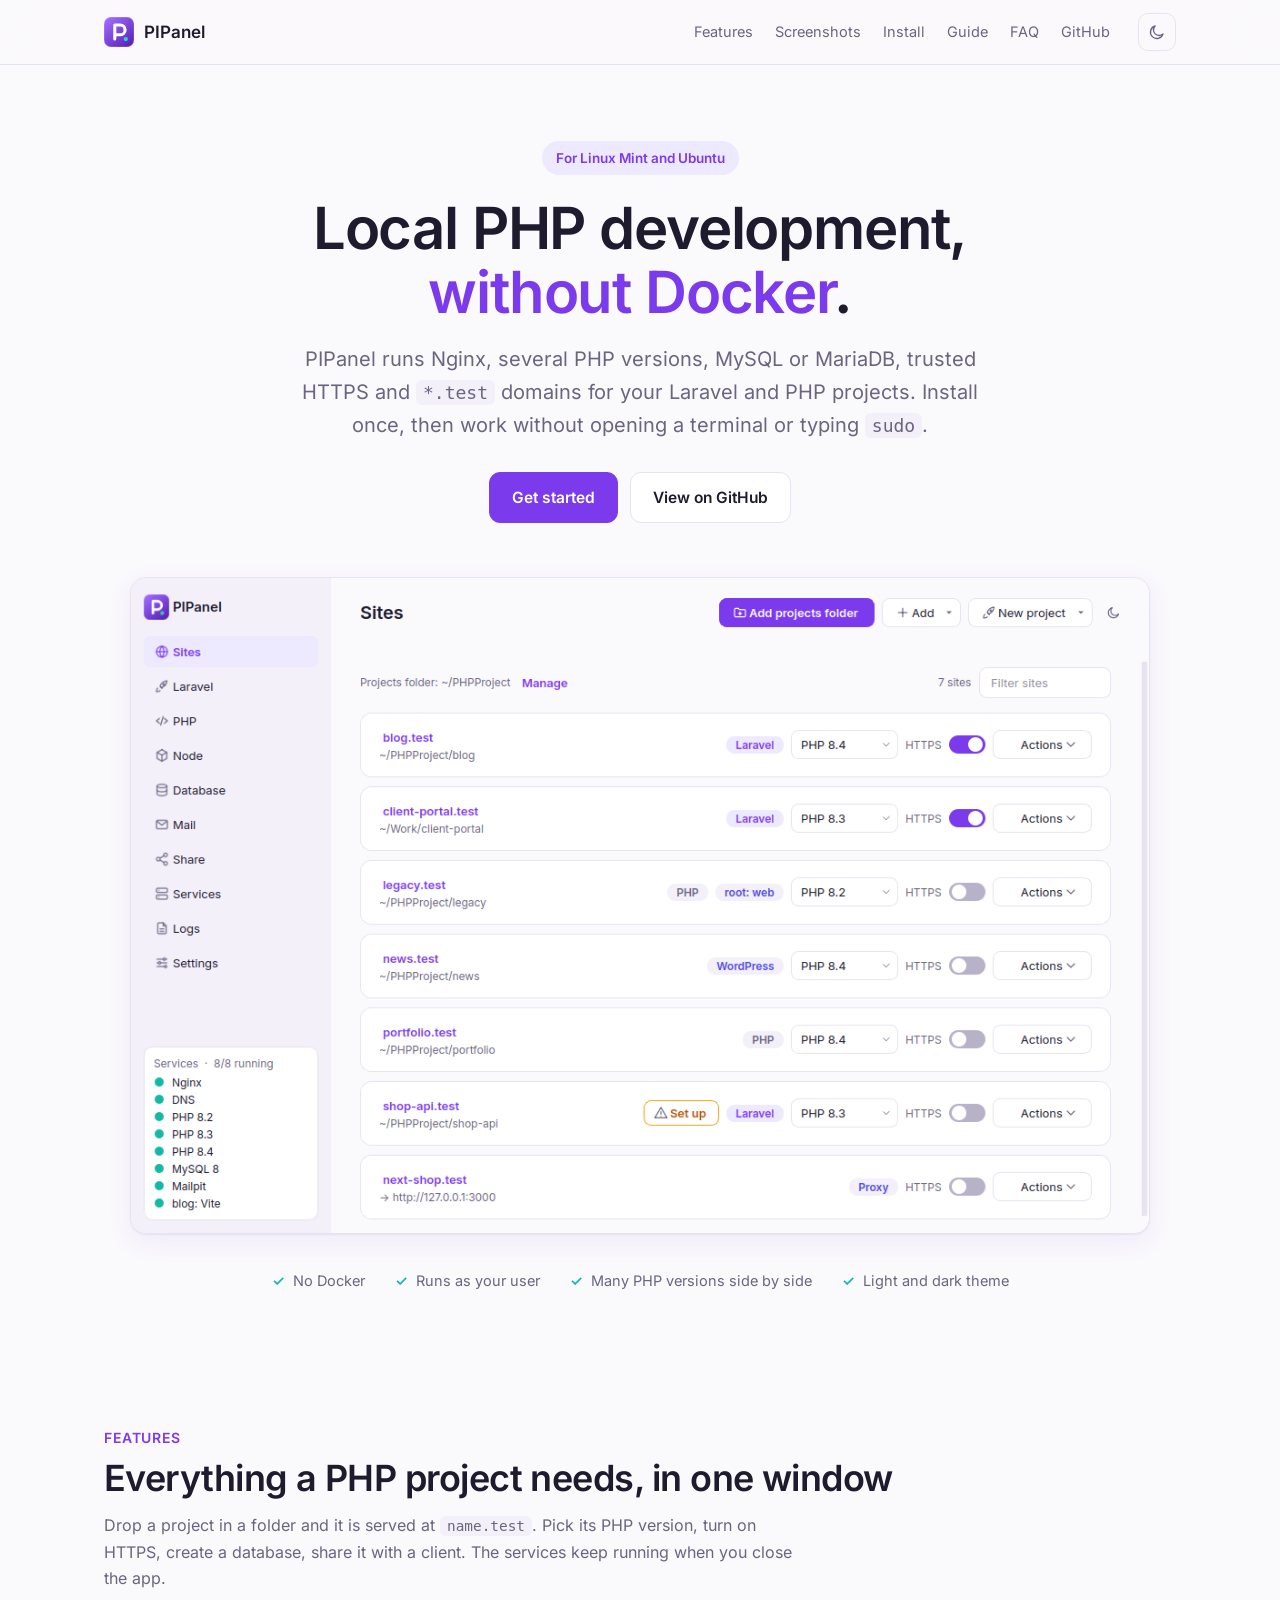
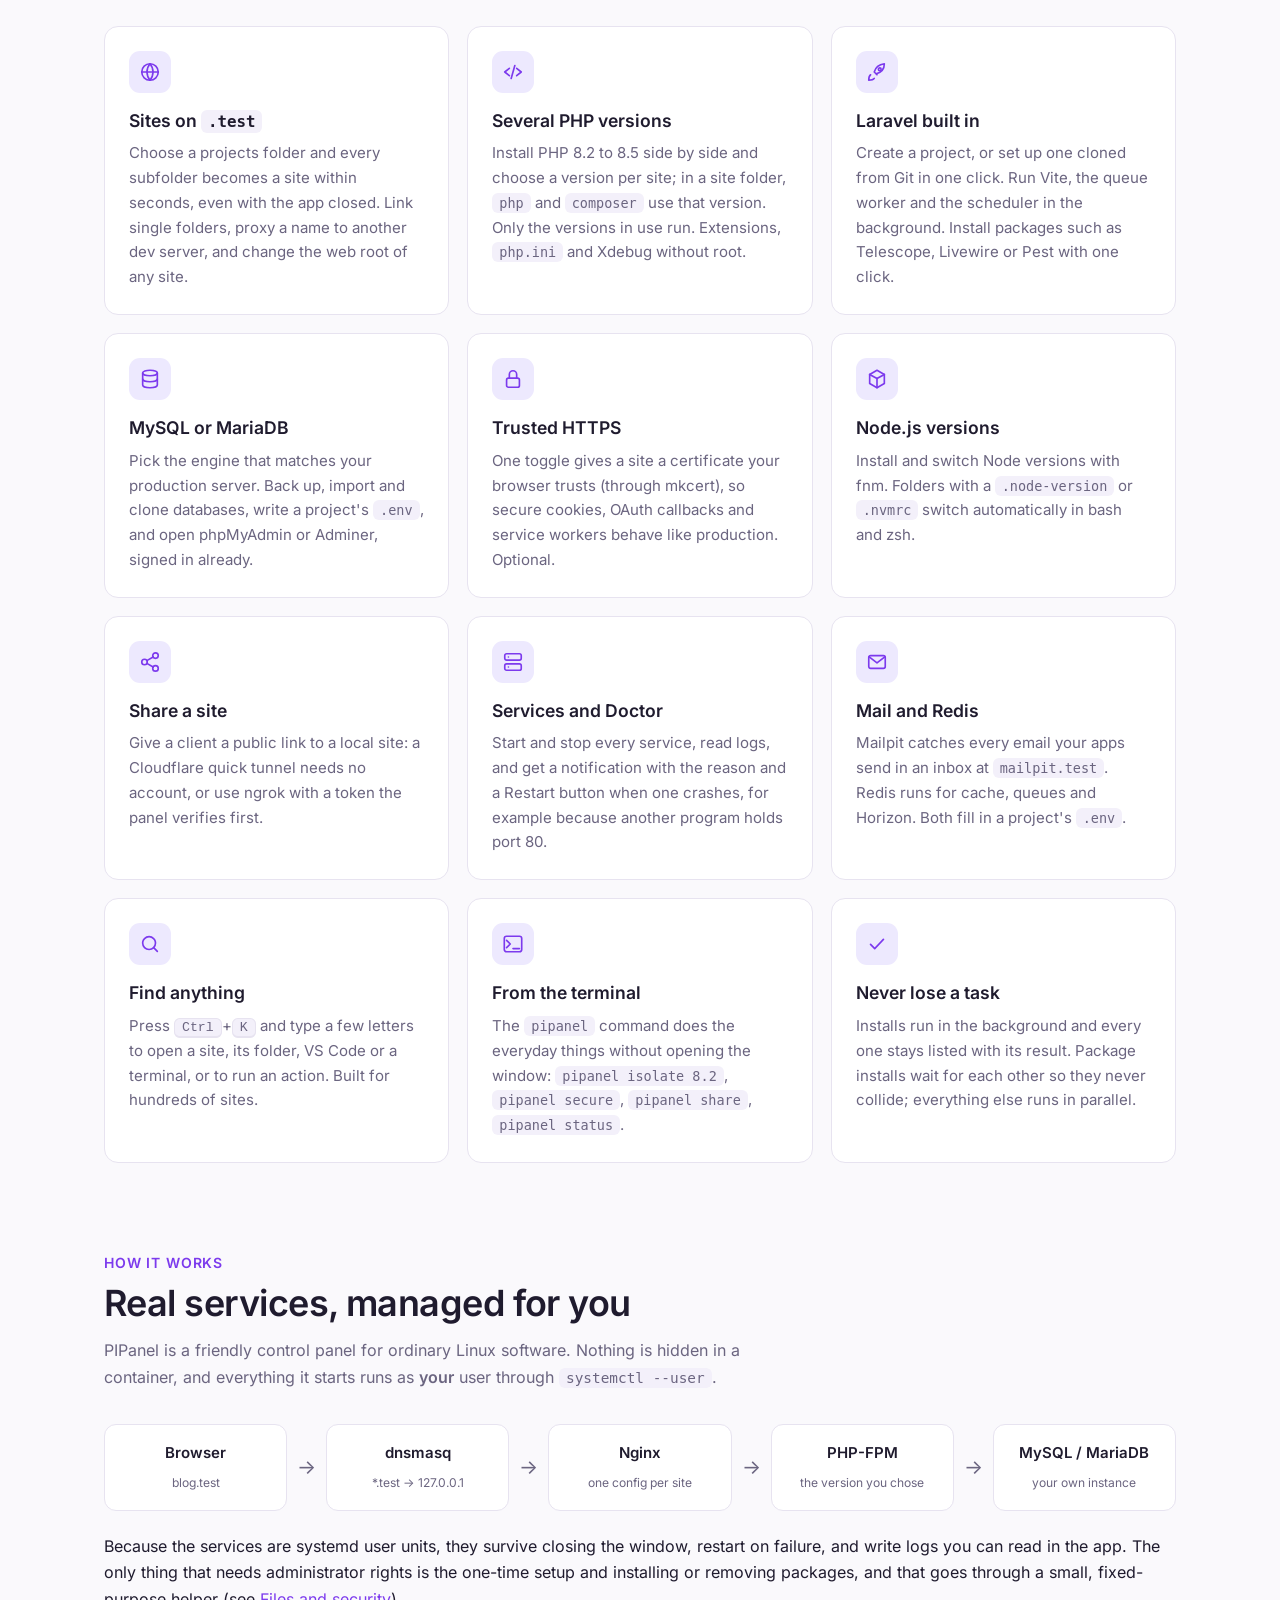
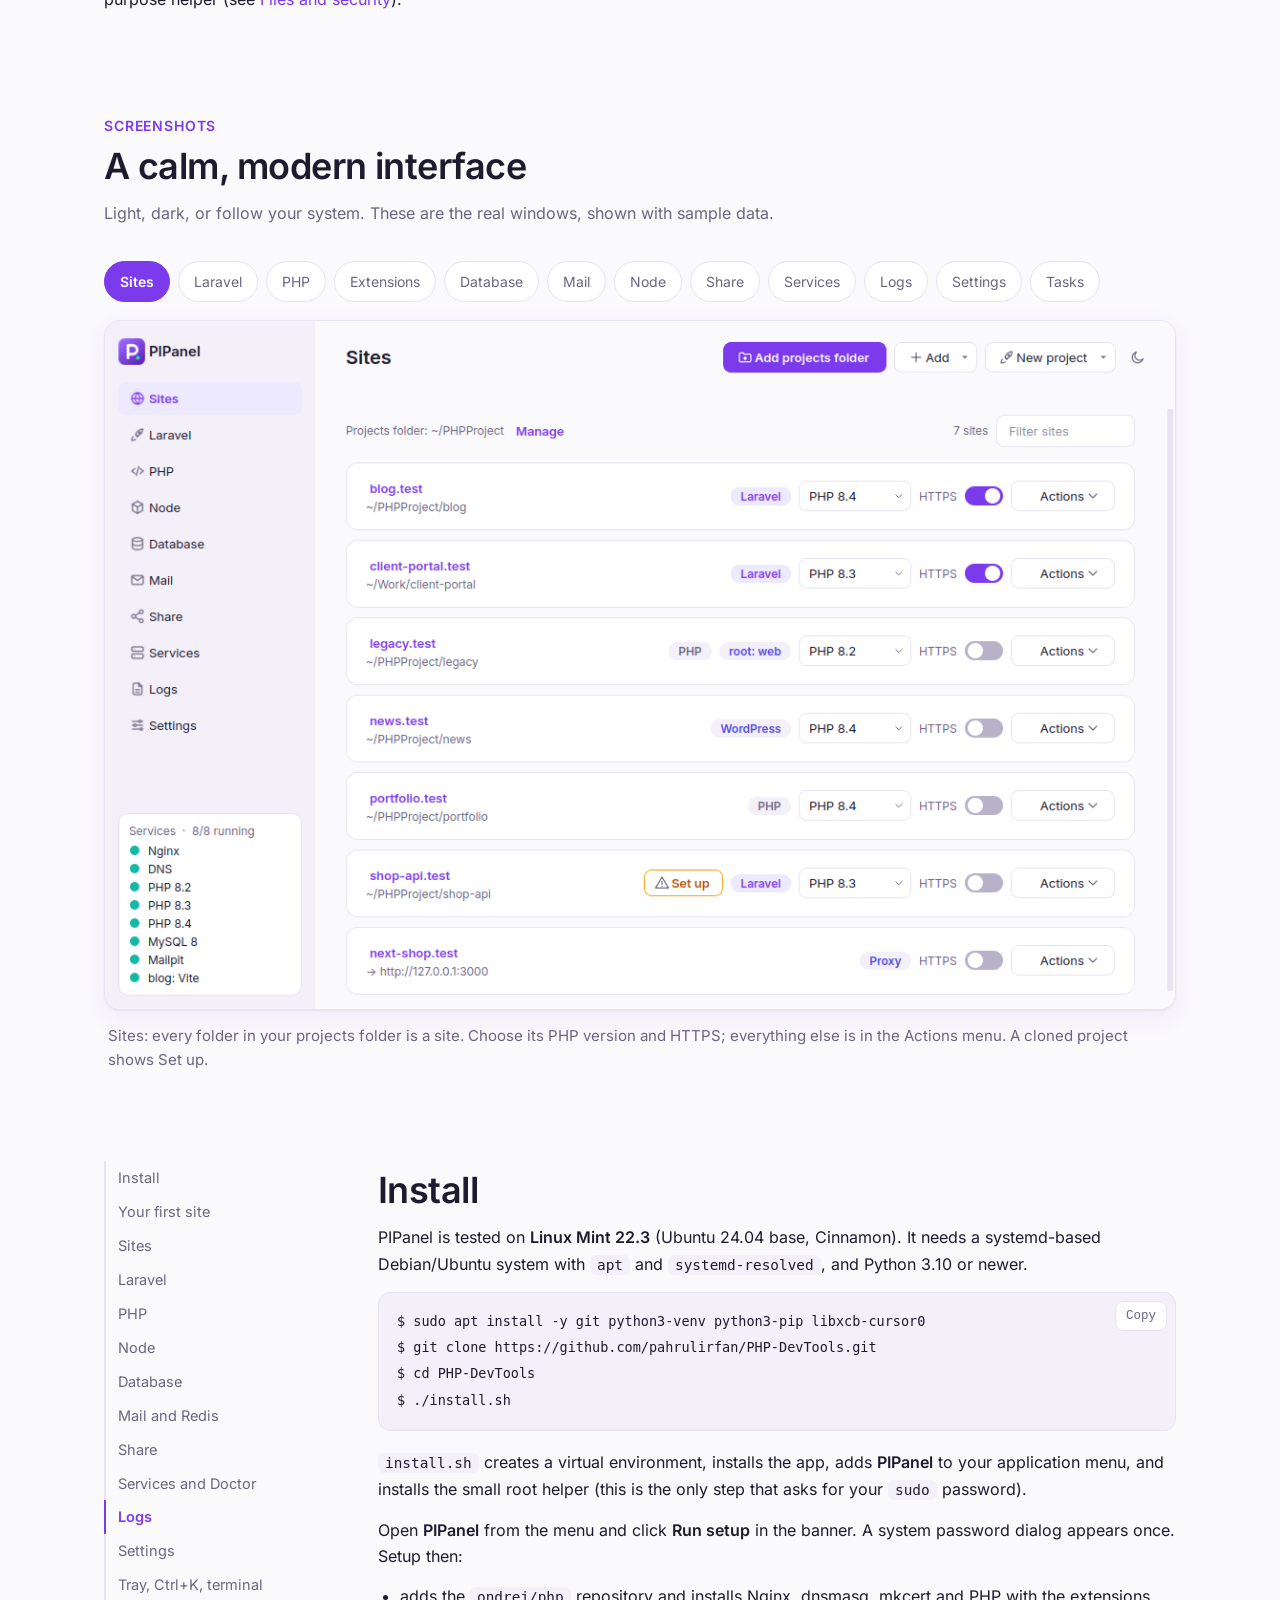
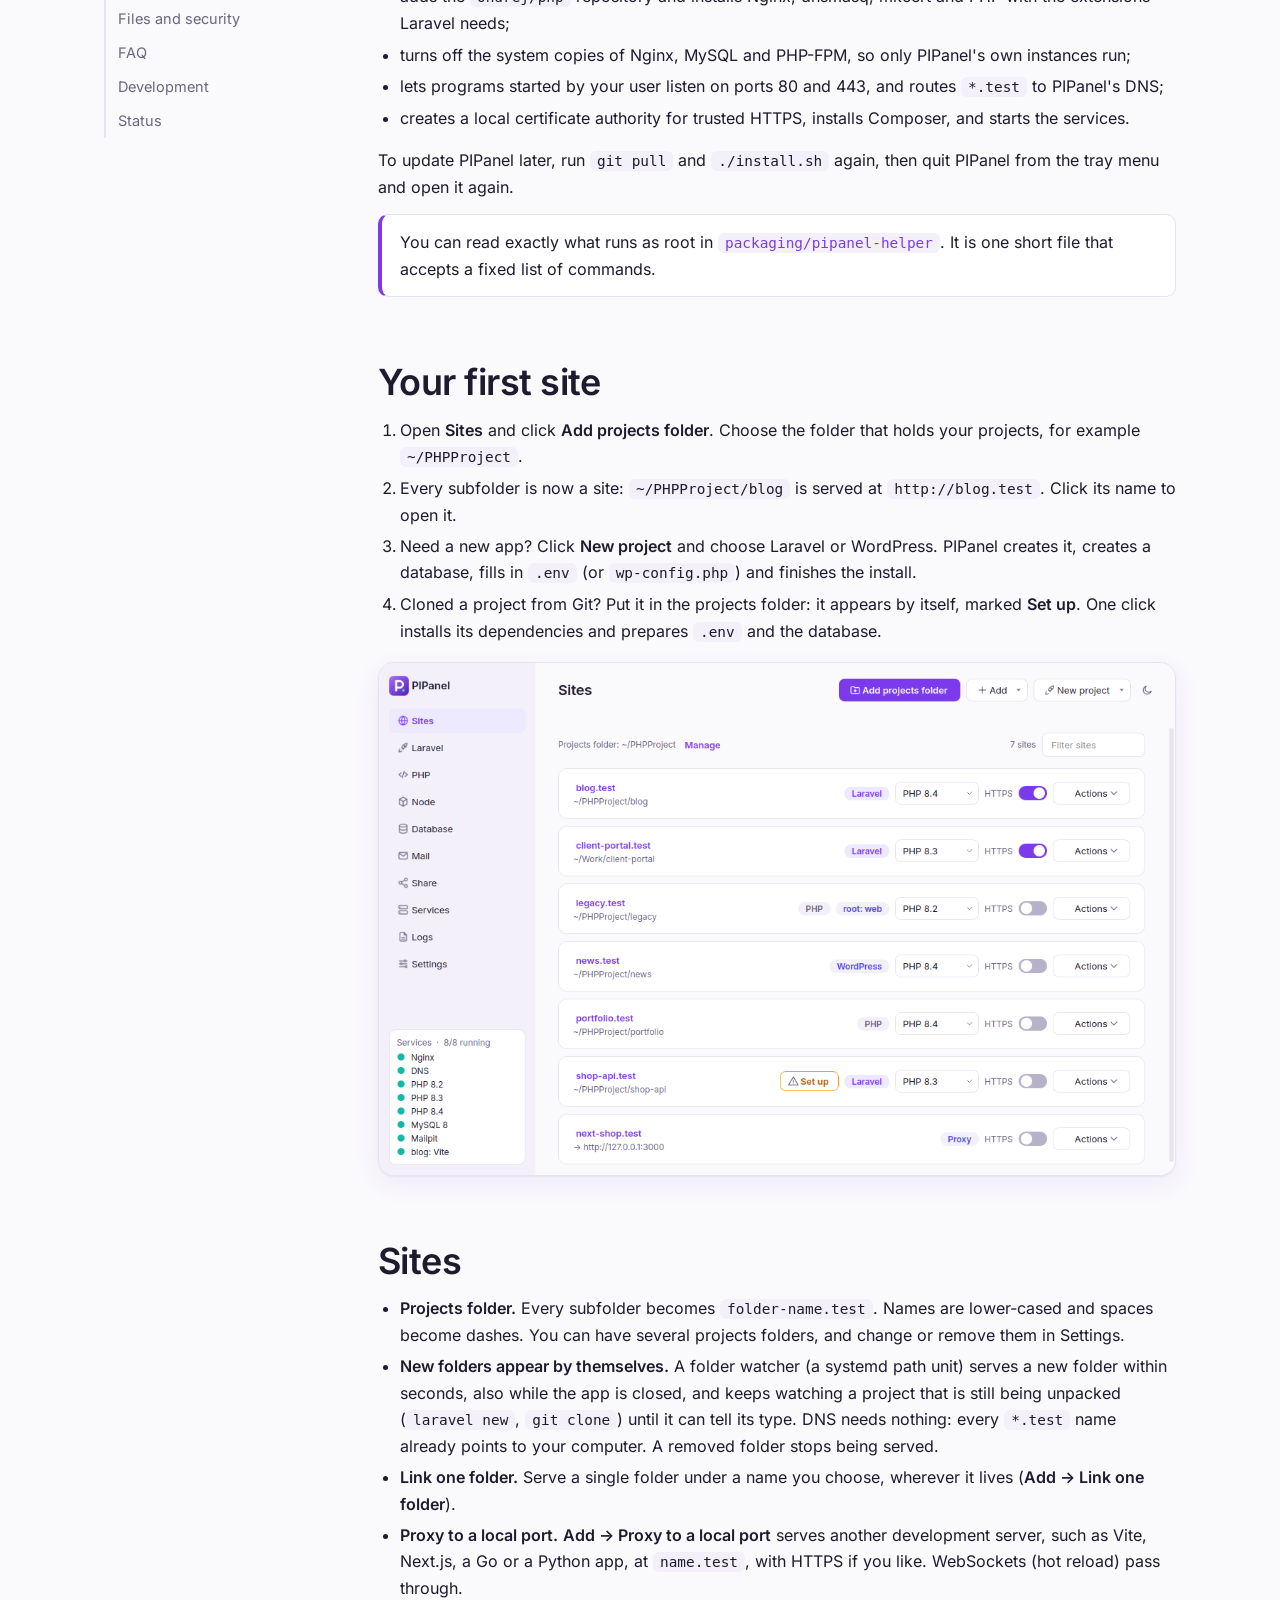
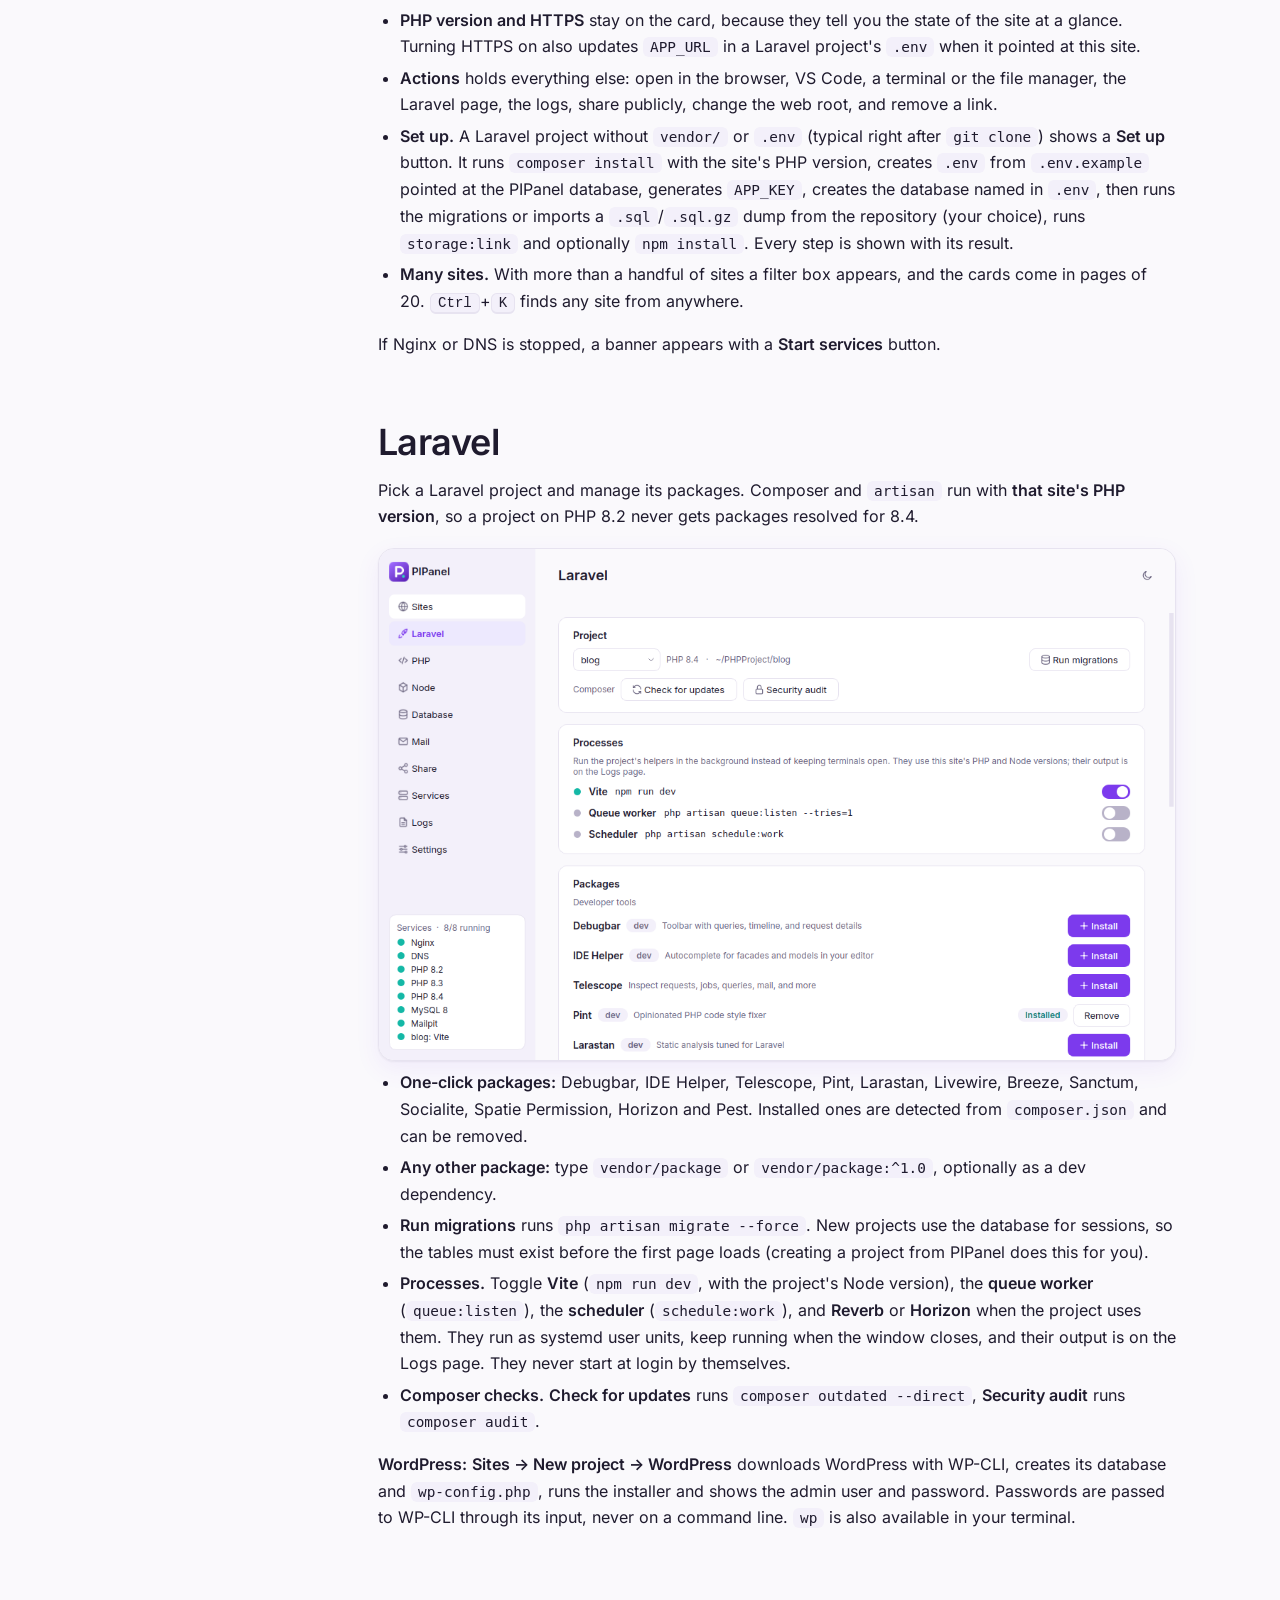
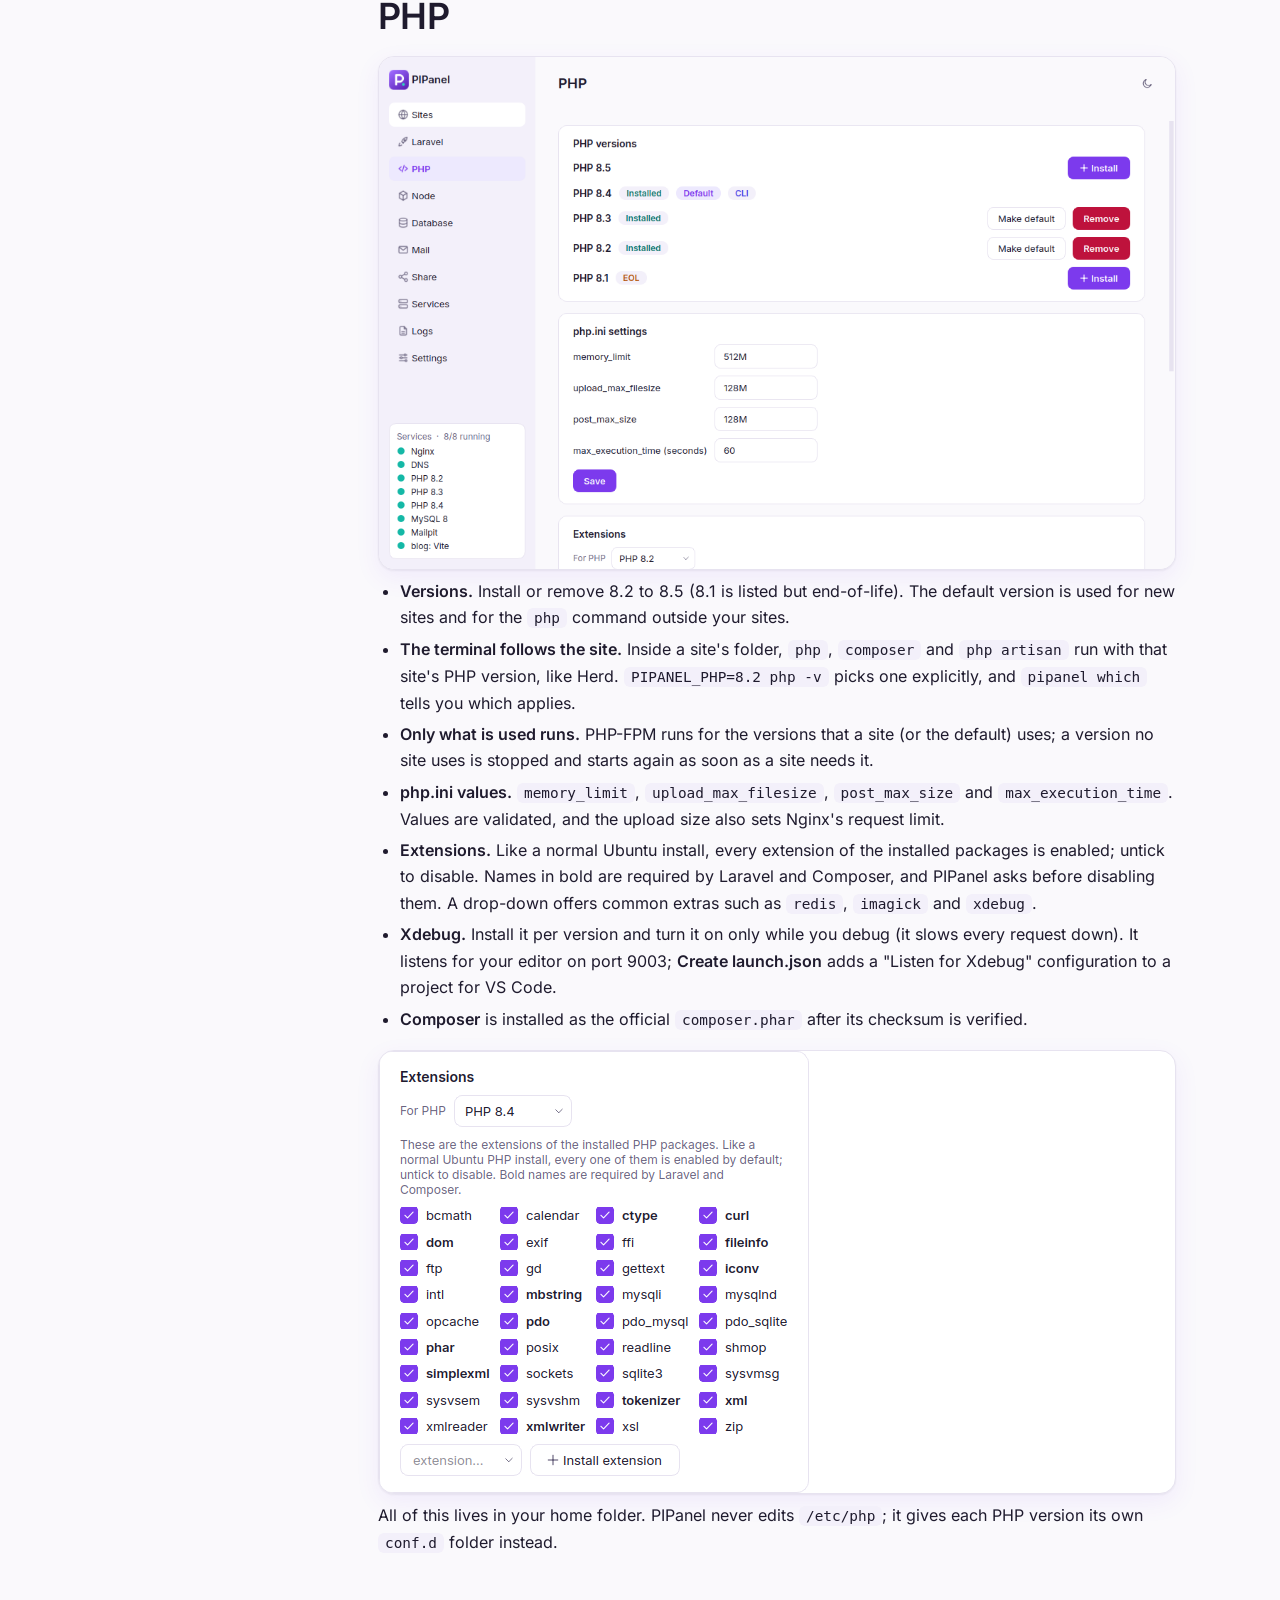
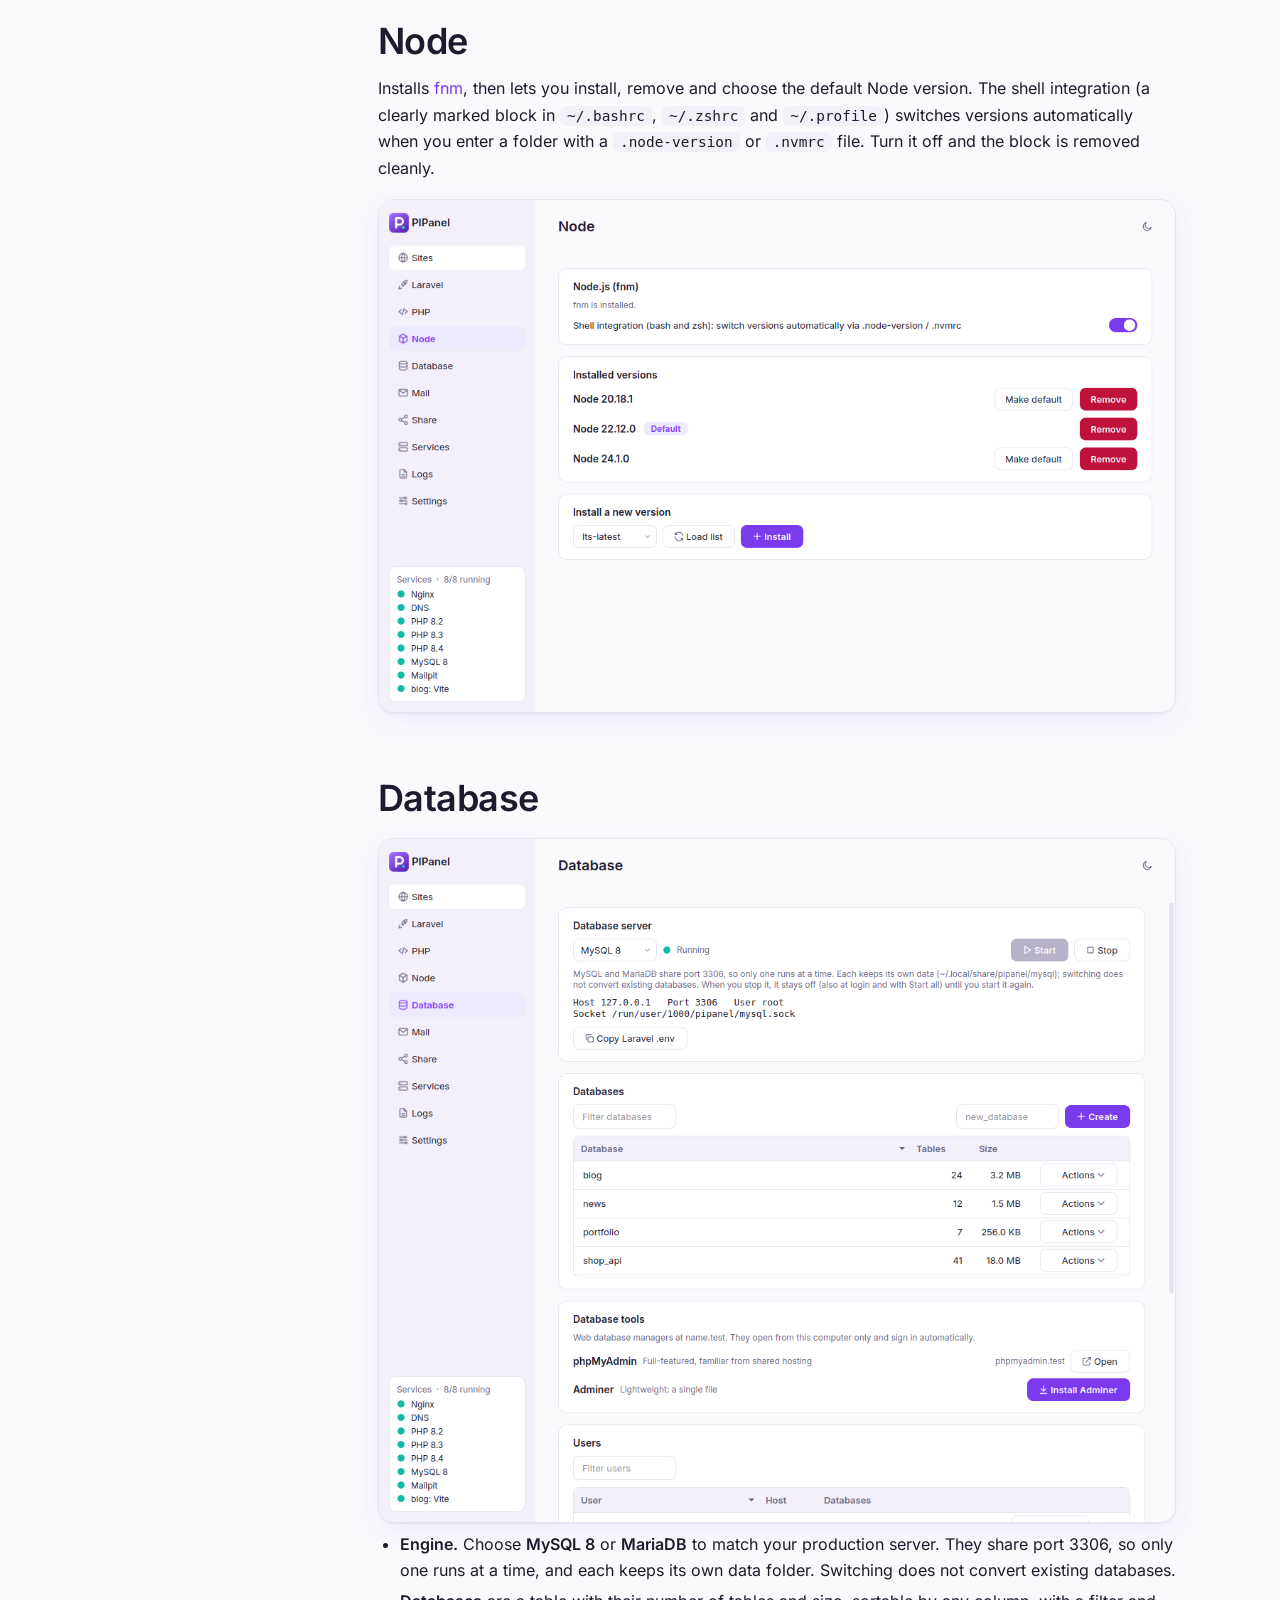
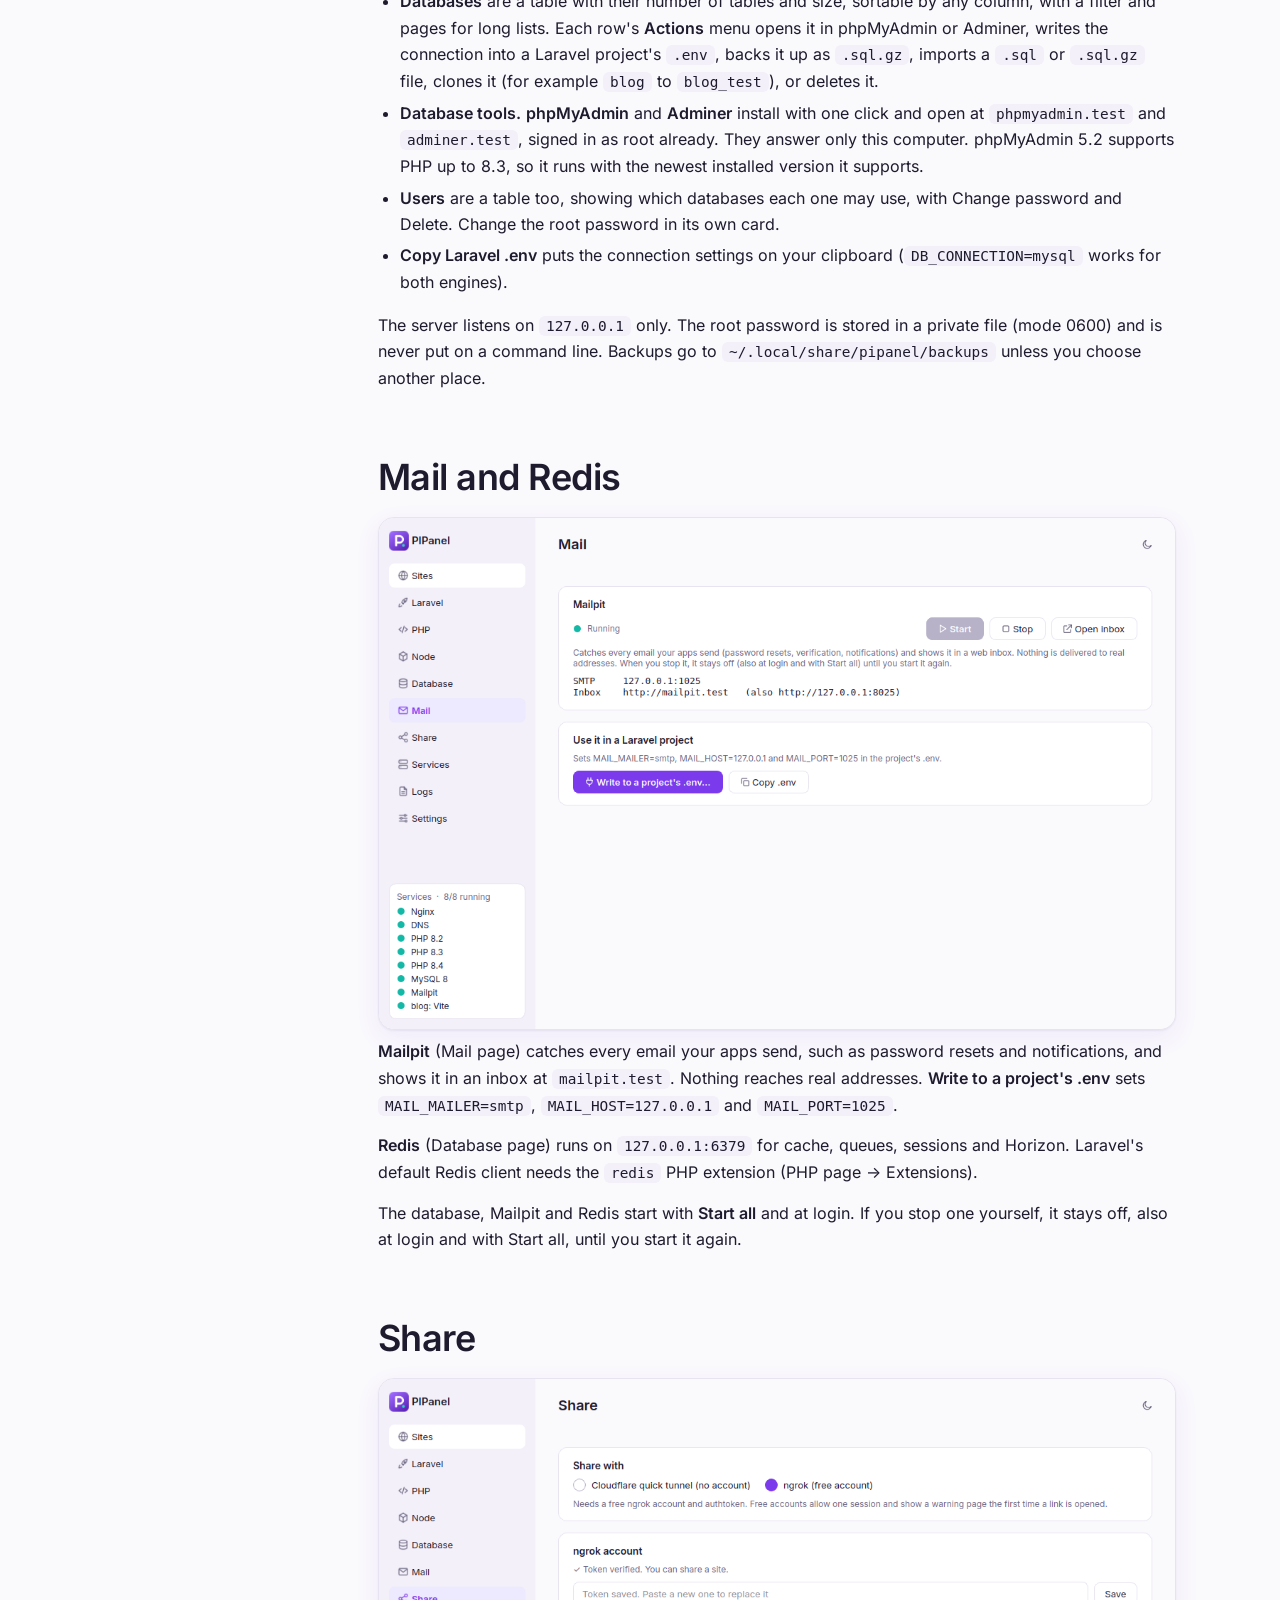
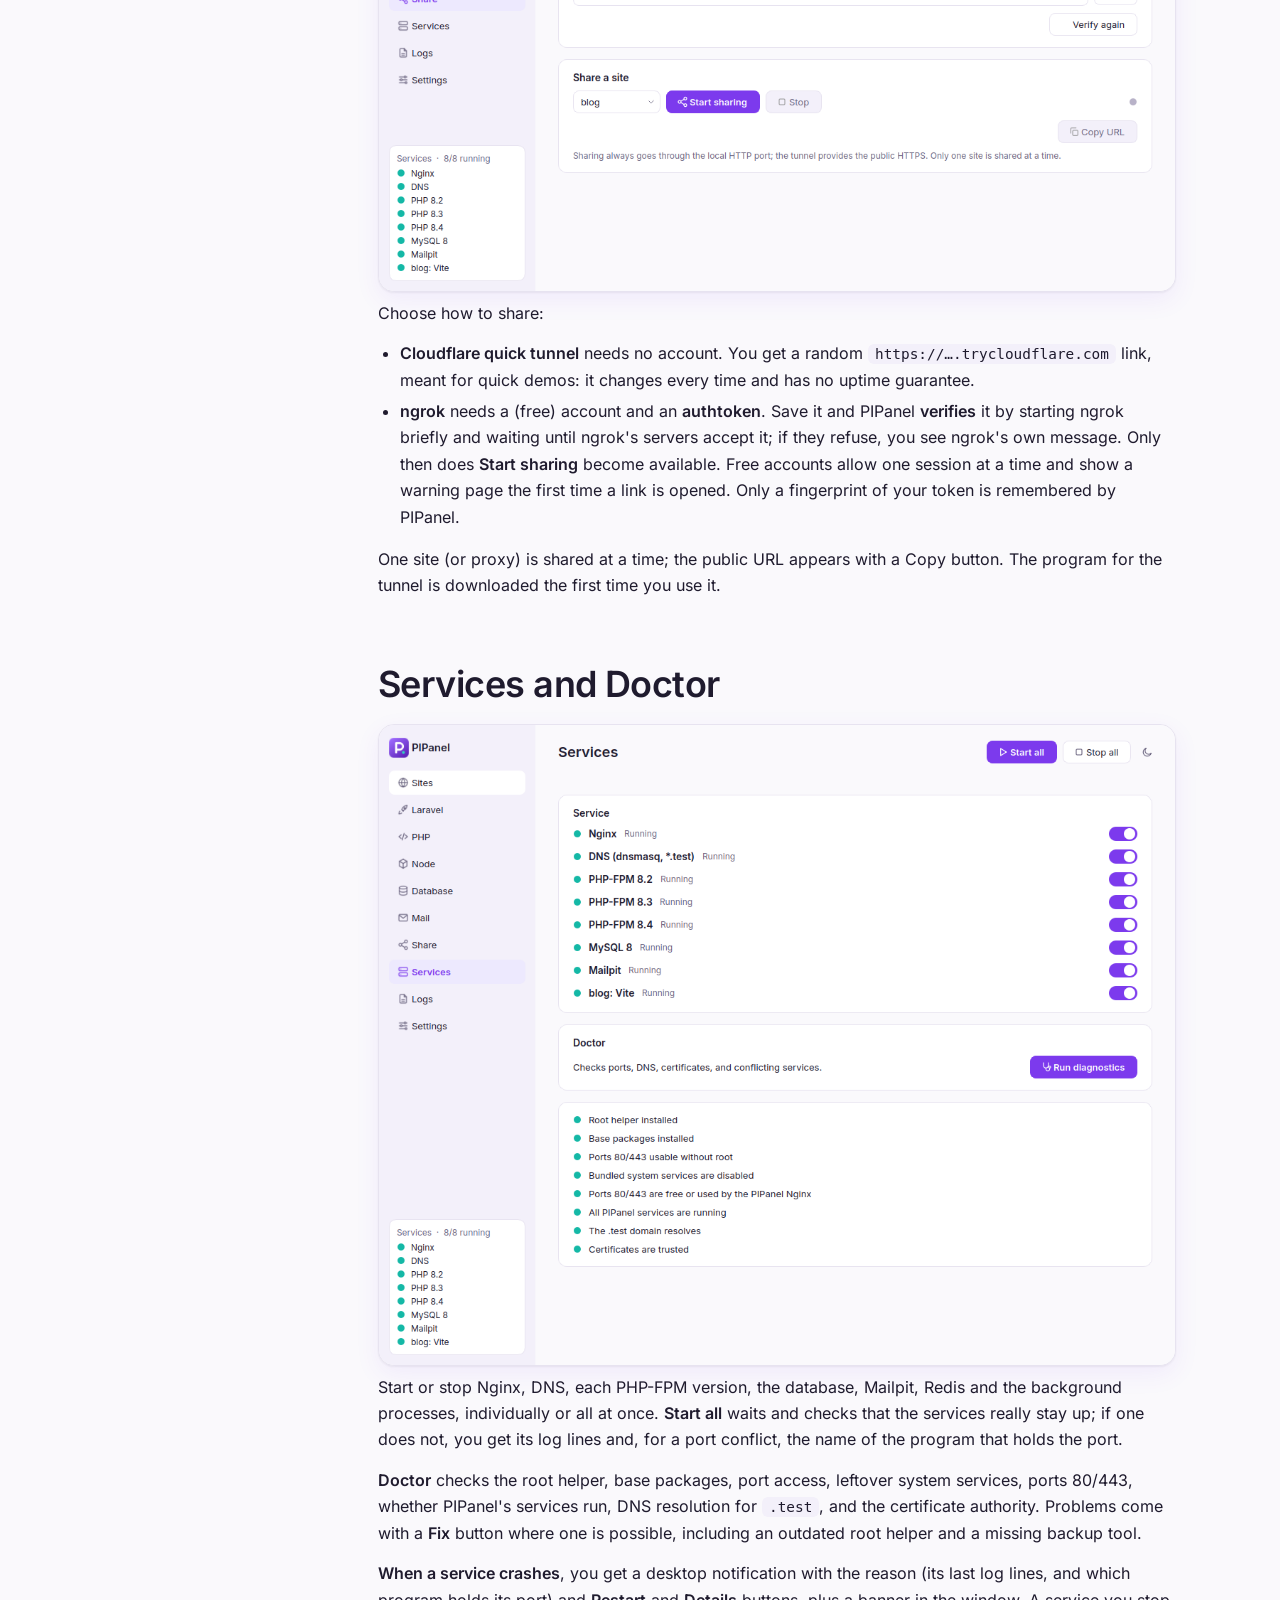
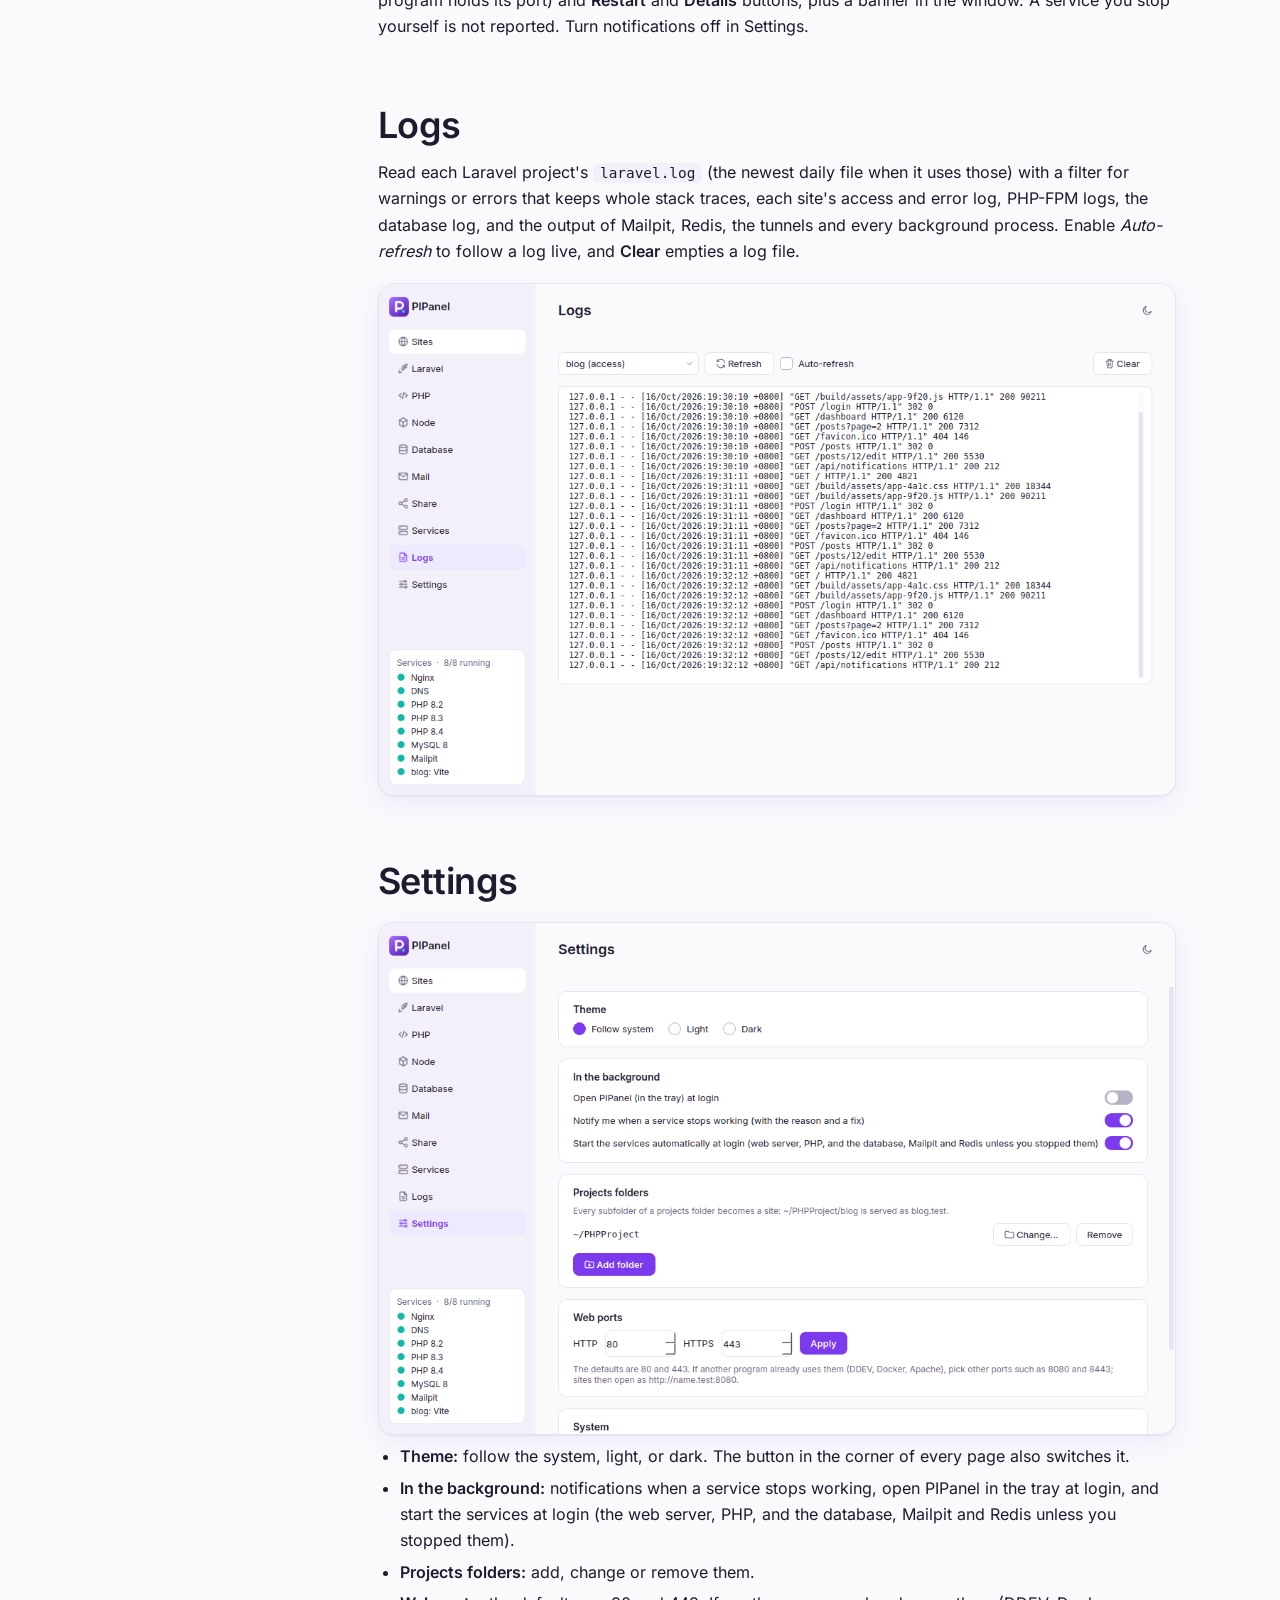
==== commit 8a1051b5: "Update the documentation and screenshots for the new features" ====
--- a/docs/index.html
+++ b/docs/index.html
@@ -66,21 +66,27 @@
     <p class="sub">Drop a project in a folder and it is served at <code>name.test</code>. Pick its PHP version, turn on HTTPS, create a database, share it with a client. The services keep running when you close the app.</p>
     <div class="grid">
       <div class="card"><div class="ico"><svg viewBox="0 0 24 24" fill="none" stroke="currentColor" stroke-width="1.8" stroke-linecap="round" stroke-linejoin="round"><circle cx="12" cy="12" r="9"/><path d="M3 12h18"/><path d="M12 3a14 14 0 0 1 0 18a14 14 0 0 1 0-18"/></svg></div>
-        <h3>Sites on <code>.test</code></h3><p>Choose a projects folder and every subfolder becomes a site automatically. Link single folders, and change the web root of any site.</p></div>
+        <h3>Sites on <code>.test</code></h3><p>Choose a projects folder and every subfolder becomes a site within seconds, even with the app closed. Link single folders, proxy a name to another dev server, and change the web root of any site.</p></div>
       <div class="card"><div class="ico"><svg viewBox="0 0 24 24" fill="none" stroke="currentColor" stroke-width="1.8" stroke-linecap="round" stroke-linejoin="round"><path d="m8 8-5 4 5 4"/><path d="m16 8 5 4-5 4"/><path d="m14 5-4 14"/></svg></div>
-        <h3>Several PHP versions</h3><p>Install PHP 8.2 to 8.5 side by side, choose a version per site, and switch the <code>php</code> command in your terminal. Edit <code>php.ini</code> values and toggle extensions without root.</p></div>
+        <h3>Several PHP versions</h3><p>Install PHP 8.2 to 8.5 side by side and choose a version per site; in a site folder, <code>php</code> and <code>composer</code> use that version. Only the versions in use run. Extensions, <code>php.ini</code> and Xdebug without root.</p></div>
       <div class="card"><div class="ico"><svg viewBox="0 0 24 24" fill="none" stroke="currentColor" stroke-width="1.8" stroke-linecap="round" stroke-linejoin="round"><path d="M5 15c-1.5 1-2 4-2 6 2 0 5-.5 6-2"/><path d="M12 15 9 12c1-4 4-8 11-9 0 7-5 10-9 11z"/><circle cx="15" cy="9" r="1.5"/></svg></div>
-        <h3>Laravel built in</h3><p>Create a project, get its database and <code>.env</code> filled in, and run migrations. Install packages such as Telescope, Livewire or Pest with one click.</p></div>
+        <h3>Laravel built in</h3><p>Create a project, or set up one cloned from Git in one click. Run Vite, the queue worker and the scheduler in the background. Install packages such as Telescope, Livewire or Pest with one click.</p></div>
       <div class="card"><div class="ico"><svg viewBox="0 0 24 24" fill="none" stroke="currentColor" stroke-width="1.8" stroke-linecap="round" stroke-linejoin="round"><ellipse cx="12" cy="5.5" rx="8" ry="3"/><path d="M4 5.5v13c0 1.7 3.6 3 8 3s8-1.3 8-3v-13"/><path d="M4 12c0 1.7 3.6 3 8 3s8-1.3 8-3"/></svg></div>
-        <h3>MySQL or MariaDB</h3><p>Pick the engine that matches your production server. Create databases and users, change the root password, and copy ready-made <code>.env</code> settings.</p></div>
+        <h3>MySQL or MariaDB</h3><p>Pick the engine that matches your production server. Back up, import and clone databases, write a project's <code>.env</code>, and open phpMyAdmin or Adminer, signed in already.</p></div>
       <div class="card"><div class="ico"><svg viewBox="0 0 24 24" fill="none" stroke="currentColor" stroke-width="1.8" stroke-linecap="round" stroke-linejoin="round"><rect x="5" y="11" width="14" height="10" rx="2"/><path d="M8 11V7a4 4 0 0 1 8 0v4"/></svg></div>
         <h3>Trusted HTTPS</h3><p>One toggle gives a site a certificate your browser trusts (through mkcert), so secure cookies, OAuth callbacks and service workers behave like production. Optional.</p></div>
       <div class="card"><div class="ico"><svg viewBox="0 0 24 24" fill="none" stroke="currentColor" stroke-width="1.8" stroke-linecap="round" stroke-linejoin="round"><path d="M12 2.5 20 7v10l-8 4.5L4 17V7z"/><path d="m4 7 8 4.5L20 7"/><path d="M12 11.5v10"/></svg></div>
         <h3>Node.js versions</h3><p>Install and switch Node versions with fnm. Folders with a <code>.node-version</code> or <code>.nvmrc</code> switch automatically in bash and zsh.</p></div>
       <div class="card"><div class="ico"><svg viewBox="0 0 24 24" fill="none" stroke="currentColor" stroke-width="1.8" stroke-linecap="round" stroke-linejoin="round"><circle cx="18" cy="5" r="3"/><circle cx="6" cy="12" r="3"/><circle cx="18" cy="19" r="3"/><path d="m8.6 13.5 6.8 4"/><path d="m15.4 6.5-6.8 4"/></svg></div>
-        <h3>Share with ngrok</h3><p>Give a client a public link to a local site. The panel checks your ngrok token before it lets you start, and shows ngrok's own error if something is wrong.</p></div>
+        <h3>Share a site</h3><p>Give a client a public link to a local site: a Cloudflare quick tunnel needs no account, or use ngrok with a token the panel verifies first.</p></div>
       <div class="card"><div class="ico"><svg viewBox="0 0 24 24" fill="none" stroke="currentColor" stroke-width="1.8" stroke-linecap="round" stroke-linejoin="round"><rect x="3" y="3" width="18" height="7" rx="2"/><rect x="3" y="14" width="18" height="7" rx="2"/><path d="M7 6.5h.01M7 17.5h.01"/></svg></div>
-        <h3>Services and Doctor</h3><p>Start and stop every service, read logs, and run diagnostics that name what is wrong, for example which program is holding port 80.</p></div>
+        <h3>Services and Doctor</h3><p>Start and stop every service, read logs, and get a notification with the reason and a Restart button when one crashes, for example because another program holds port 80.</p></div>
+      <div class="card"><div class="ico"><svg viewBox="0 0 24 24" fill="none" stroke="currentColor" stroke-width="1.8" stroke-linecap="round" stroke-linejoin="round"><rect x="3" y="5" width="18" height="14" rx="2"/><path d="m3.5 6.5 8.5 6.5 8.5-6.5"/></svg></div>
+        <h3>Mail and Redis</h3><p>Mailpit catches every email your apps send in an inbox at <code>mailpit.test</code>. Redis runs for cache, queues and Horizon. Both fill in a project's <code>.env</code>.</p></div>
+      <div class="card"><div class="ico"><svg viewBox="0 0 24 24" fill="none" stroke="currentColor" stroke-width="1.8" stroke-linecap="round" stroke-linejoin="round"><circle cx="11" cy="11" r="7"/><path d="m20 20-4-4"/></svg></div>
+        <h3>Find anything</h3><p>Press <kbd>Ctrl</kbd>+<kbd>K</kbd> and type a few letters to open a site, its folder, VS Code or a terminal, or to run an action. Built for hundreds of sites.</p></div>
+      <div class="card"><div class="ico"><svg viewBox="0 0 24 24" fill="none" stroke="currentColor" stroke-width="1.8" stroke-linecap="round" stroke-linejoin="round"><path d="m5 8 4 4-4 4"/><path d="M12 17h7"/><rect x="2.5" y="3.5" width="19" height="17" rx="2.5"/></svg></div>
+        <h3>From the terminal</h3><p>The <code>pipanel</code> command does the everyday things without opening the window: <code>pipanel isolate 8.2</code>, <code>pipanel secure</code>, <code>pipanel share</code>, <code>pipanel status</code>.</p></div>
       <div class="card"><div class="ico"><svg viewBox="0 0 24 24" fill="none" stroke="currentColor" stroke-width="1.8" stroke-linecap="round" stroke-linejoin="round"><path d="m5 12.5 4.5 4.5L19 7"/></svg></div>
         <h3>Never lose a task</h3><p>Installs run in the background and every one stays listed with its result. Package installs wait for each other so they never collide; everything else runs in parallel.</p></div>
     </div>
@@ -111,20 +117,21 @@
     <h2>A calm, modern interface</h2>
     <p class="sub">Light, dark, or follow your system. These are the real windows, shown with sample data.</p>
     <div class="tabs" role="tablist" aria-label="Screenshots">
-      <button class="tab" role="tab" aria-selected="true" data-shot="sites" data-alt="The Sites page" data-caption="Sites: every folder in your projects folder is a site. Choose its PHP version, turn on HTTPS, open it, or change its web root.">Sites</button>
-      <button class="tab" role="tab" aria-selected="false" tabindex="-1" data-shot="laravel" data-alt="The Laravel page" data-caption="Laravel: install and remove packages in a project, with the project's own PHP version, and run migrations.">Laravel</button>
-      <button class="tab" role="tab" aria-selected="false" tabindex="-1" data-shot="php" data-alt="The PHP page" data-caption="PHP: install versions side by side, choose the default, and edit common php.ini values.">PHP</button>
+      <button class="tab" role="tab" aria-selected="true" data-shot="sites" data-alt="The Sites page" data-caption="Sites: every folder in your projects folder is a site. Choose its PHP version and HTTPS; everything else is in the Actions menu. A cloned project shows Set up.">Sites</button>
+      <button class="tab" role="tab" aria-selected="false" tabindex="-1" data-shot="laravel" data-alt="The Laravel page" data-caption="Laravel: run Vite, the queue worker and the scheduler in the background, check Composer for updates and advisories, and install packages with the project's own PHP version.">Laravel</button>
+      <button class="tab" role="tab" aria-selected="false" tabindex="-1" data-shot="php" data-alt="The PHP page" data-caption="PHP: install versions side by side, choose the default, edit common php.ini values, and turn Xdebug on while you debug.">PHP</button>
       <button class="tab" role="tab" aria-selected="false" tabindex="-1" data-shot="php-extensions" data-natural data-alt="PHP extensions" data-caption="Extensions: tick to enable. Names in bold are required by Laravel and Composer.">Extensions</button>
-      <button class="tab" role="tab" aria-selected="false" tabindex="-1" data-shot="database" data-alt="The Database page" data-caption="Database: MySQL 8 or MariaDB, databases, users and the root password.">Database</button>
+      <button class="tab" role="tab" aria-selected="false" tabindex="-1" data-shot="database" data-alt="The Database page" data-caption="Database: MySQL 8 or MariaDB. Each database has an Actions menu: open in phpMyAdmin or Adminer, back up, import, clone, or use in a project.">Database</button>
+      <button class="tab" role="tab" aria-selected="false" tabindex="-1" data-shot="mail" data-alt="The Mail page" data-caption="Mail: Mailpit catches every email your apps send and shows it in a local inbox.">Mail</button>
       <button class="tab" role="tab" aria-selected="false" tabindex="-1" data-shot="node" data-alt="The Node page" data-caption="Node: install and switch versions with fnm.">Node</button>
-      <button class="tab" role="tab" aria-selected="false" tabindex="-1" data-shot="share" data-alt="The Share page" data-caption="Share: verify your ngrok token once, then publish a site with one click.">Share</button>
-      <button class="tab" role="tab" aria-selected="false" tabindex="-1" data-shot="services-doctor" data-alt="The Services page with Doctor" data-caption="Services: start and stop everything, and run Doctor to check ports, DNS and certificates.">Services</button>
-      <button class="tab" role="tab" aria-selected="false" tabindex="-1" data-shot="logs" data-alt="The Logs page" data-caption="Logs: per-site access and error logs, PHP-FPM, the database and the services.">Logs</button>
-      <button class="tab" role="tab" aria-selected="false" tabindex="-1" data-shot="settings" data-alt="The Settings page" data-caption="Settings: theme, start at login, projects folders and web ports.">Settings</button>
+      <button class="tab" role="tab" aria-selected="false" tabindex="-1" data-shot="share" data-alt="The Share page" data-caption="Share: a Cloudflare quick tunnel without an account, or ngrok with a verified token.">Share</button>
+      <button class="tab" role="tab" aria-selected="false" tabindex="-1" data-shot="services-doctor" data-alt="The Services page with Doctor" data-caption="Services: everything PIPanel runs, including background processes. Doctor checks ports, DNS and certificates.">Services</button>
+      <button class="tab" role="tab" aria-selected="false" tabindex="-1" data-shot="logs" data-alt="The Logs page" data-caption="Logs: each project's laravel.log with a level filter, access and error logs, PHP-FPM, the database and every background process.">Logs</button>
+      <button class="tab" role="tab" aria-selected="false" tabindex="-1" data-shot="settings" data-alt="The Settings page" data-caption="Settings: theme, notifications, start at login, projects folders and web ports.">Settings</button>
       <button class="tab" role="tab" aria-selected="false" tabindex="-1" data-shot="activity" data-alt="Background tasks" data-caption="Background tasks: running, waiting and finished installs stay visible, so you always know what happened.">Tasks</button>
     </div>
     <div class="shot"><img id="gallery-img" data-shot="sites" src="assets/img/light-sites.png" width="1120" height="720" loading="lazy" alt="The Sites page"></div>
-    <p class="caption" id="gallery-caption" aria-live="polite">Sites: every folder in your projects folder is a site. Choose its PHP version, turn on HTTPS, open it, or change its web root.</p>
+    <p class="caption" id="gallery-caption" aria-live="polite">Sites: every folder in your projects folder is a site. Choose its PHP version and HTTPS; everything else is in the Actions menu. A cloned project shows Set up.</p>
   </div>
 </section>
 
@@ -139,10 +146,12 @@
       <a href="#php">PHP</a>
       <a href="#node">Node</a>
       <a href="#database">Database</a>
+      <a href="#mail">Mail and Redis</a>
       <a href="#share">Share</a>
       <a href="#services">Services and Doctor</a>
       <a href="#logs">Logs</a>
       <a href="#settings">Settings</a>
+      <a href="#everywhere">Tray, Ctrl+K, terminal</a>
       <a href="#security">Files and security</a>
       <a href="#faq">FAQ</a>
       <a href="#development">Development</a>
@@ -165,24 +174,28 @@
   <li>lets programs started by your user listen on ports 80 and 443, and routes <code>*.test</code> to PIPanel's DNS;</li>
   <li>creates a local certificate authority for trusted HTTPS, installs Composer, and starts the services.</li>
 </ul>
+<p>To update PIPanel later, run <code>git pull</code> and <code>./install.sh</code> again, then quit PIPanel from the tray menu and open it again.</p>
 <div class="note"><p>You can read exactly what runs as root in <a href="https://github.com/pahrulirfan/PHP-DevTools/blob/main/packaging/pipanel-helper"><code>packaging/pipanel-helper</code></a>. It is one short file that accepts a fixed list of commands.</p></div>
 
 <h2 id="quickstart">Your first site</h2>
 <ol>
   <li>Open <strong>Sites</strong> and click <strong>Add projects folder</strong>. Choose the folder that holds your projects, for example <code>~/PHPProject</code>.</li>
   <li>Every subfolder is now a site: <code>~/PHPProject/blog</code> is served at <code>http://blog.test</code>. Click its name to open it.</li>
-  <li>Need a new Laravel app? Click <strong>New Laravel project</strong>. PIPanel creates it, creates a database, fills in <code>.env</code> and runs the migrations.</li>
+  <li>Need a new app? Click <strong>New project</strong> and choose Laravel or WordPress. PIPanel creates it, creates a database, fills in <code>.env</code> (or <code>wp-config.php</code>) and finishes the install.</li>
+  <li>Cloned a project from Git? Put it in the projects folder: it appears by itself, marked <strong>Set up</strong>. One click installs its dependencies and prepares <code>.env</code> and the database.</li>
 </ol>
 <div class="shot"><img data-shot="sites" src="assets/img/light-sites.png" width="1120" height="720" loading="lazy" alt="The Sites page"></div>
 
 <h2 id="sites">Sites</h2>
 <ul>
   <li><strong>Projects folder.</strong> Every subfolder becomes <code>folder-name.test</code>. Names are lower-cased and spaces become dashes. You can have several projects folders, and change or remove them in Settings.</li>
-  <li><strong>Link one folder.</strong> Serve a single folder under a name you choose, wherever it lives (shown with a trash icon so you can unlink it).</li>
-  <li><strong>PHP version.</strong> Each site has its own picker. The change is applied immediately.</li>
-  <li><strong>HTTPS.</strong> The toggle creates a trusted certificate for the site and reloads Nginx. It needs <code>mkcert</code> (optional, see the FAQ).</li>
-  <li><strong>Web root.</strong> PIPanel detects it: <code>public</code> for Laravel, the project folder for WordPress and plain PHP. If your project uses another folder, click the sliders icon and type it (for example <code>web</code>). It must be inside the project.</li>
-  <li><strong>Quick actions.</strong> Open in the browser, the file manager, VS Code, or a terminal in the project folder.</li>
+  <li><strong>New folders appear by themselves.</strong> A folder watcher (a systemd path unit) serves a new folder within seconds, also while the app is closed, and keeps watching a project that is still being unpacked (<code>laravel new</code>, <code>git clone</code>) until it can tell its type. DNS needs nothing: every <code>*.test</code> name already points to your computer. A removed folder stops being served.</li>
+  <li><strong>Link one folder.</strong> Serve a single folder under a name you choose, wherever it lives (<strong>Add → Link one folder</strong>).</li>
+  <li><strong>Proxy to a local port.</strong> <strong>Add → Proxy to a local port</strong> serves another development server, such as Vite, Next.js, a Go or a Python app, at <code>name.test</code>, with HTTPS if you like. WebSockets (hot reload) pass through.</li>
+  <li><strong>PHP version and HTTPS</strong> stay on the card, because they tell you the state of the site at a glance. Turning HTTPS on also updates <code>APP_URL</code> in a Laravel project's <code>.env</code> when it pointed at this site.</li>
+  <li><strong>Actions</strong> holds everything else: open in the browser, VS Code, a terminal or the file manager, the Laravel page, the logs, share publicly, change the web root, and remove a link.</li>
+  <li><strong>Set up.</strong> A Laravel project without <code>vendor/</code> or <code>.env</code> (typical right after <code>git clone</code>) shows a <strong>Set up</strong> button. It runs <code>composer install</code> with the site's PHP version, creates <code>.env</code> from <code>.env.example</code> pointed at the PIPanel database, generates <code>APP_KEY</code>, creates the database named in <code>.env</code>, then runs the migrations or imports a <code>.sql</code>/<code>.sql.gz</code> dump from the repository (your choice), runs <code>storage:link</code> and optionally <code>npm install</code>. Every step is shown with its result.</li>
+  <li><strong>Many sites.</strong> With more than a handful of sites a filter box appears, and the cards come in pages of 20. <kbd>Ctrl</kbd>+<kbd>K</kbd> finds any site from anywhere.</li>
 </ul>
 <p>If Nginx or DNS is stopped, a banner appears with a <strong>Start services</strong> button.</p>
 
@@ -193,14 +206,20 @@
   <li><strong>One-click packages:</strong> Debugbar, IDE Helper, Telescope, Pint, Larastan, Livewire, Breeze, Sanctum, Socialite, Spatie Permission, Horizon and Pest. Installed ones are detected from <code>composer.json</code> and can be removed.</li>
   <li><strong>Any other package:</strong> type <code>vendor/package</code> or <code>vendor/package:^1.0</code>, optionally as a dev dependency.</li>
   <li><strong>Run migrations</strong> runs <code>php artisan migrate --force</code>. New projects use the database for sessions, so the tables must exist before the first page loads (creating a project from PIPanel does this for you).</li>
-</ul>
+  <li><strong>Processes.</strong> Toggle <strong>Vite</strong> (<code>npm run dev</code>, with the project's Node version), the <strong>queue worker</strong> (<code>queue:listen</code>), the <strong>scheduler</strong> (<code>schedule:work</code>), and <strong>Reverb</strong> or <strong>Horizon</strong> when the project uses them. They run as systemd user units, keep running when the window closes, and their output is on the Logs page. They never start at login by themselves.</li>
+  <li><strong>Composer checks.</strong> <strong>Check for updates</strong> runs <code>composer outdated --direct</code>, <strong>Security audit</strong> runs <code>composer audit</code>.</li>
+</ul>
+<p><strong>WordPress:</strong> <strong>Sites → New project → WordPress</strong> downloads WordPress with WP-CLI, creates its database and <code>wp-config.php</code>, runs the installer and shows the admin user and password. Passwords are passed to WP-CLI through its input, never on a command line. <code>wp</code> is also available in your terminal.</p>
 
 <h2 id="php">PHP</h2>
 <div class="shot"><img data-shot="php" src="assets/img/light-php.png" width="1120" height="720" loading="lazy" alt="The PHP page"></div>
 <ul>
-  <li><strong>Versions.</strong> Install or remove 8.2 to 8.5 (8.1 is listed but end-of-life). The default version is used for new sites and for the <code>php</code> command in your terminal.</li>
+  <li><strong>Versions.</strong> Install or remove 8.2 to 8.5 (8.1 is listed but end-of-life). The default version is used for new sites and for the <code>php</code> command outside your sites.</li>
+  <li><strong>The terminal follows the site.</strong> Inside a site's folder, <code>php</code>, <code>composer</code> and <code>php artisan</code> run with that site's PHP version, like Herd. <code>PIPANEL_PHP=8.2 php -v</code> picks one explicitly, and <code>pipanel which</code> tells you which applies.</li>
+  <li><strong>Only what is used runs.</strong> PHP-FPM runs for the versions that a site (or the default) uses; a version no site uses is stopped and starts again as soon as a site needs it.</li>
   <li><strong>php.ini values.</strong> <code>memory_limit</code>, <code>upload_max_filesize</code>, <code>post_max_size</code> and <code>max_execution_time</code>. Values are validated, and the upload size also sets Nginx's request limit.</li>
   <li><strong>Extensions.</strong> Like a normal Ubuntu install, every extension of the installed packages is enabled; untick to disable. Names in bold are required by Laravel and Composer, and PIPanel asks before disabling them. A drop-down offers common extras such as <code>redis</code>, <code>imagick</code> and <code>xdebug</code>.</li>
+  <li><strong>Xdebug.</strong> Install it per version and turn it on only while you debug (it slows every request down). It listens for your editor on port 9003; <strong>Create launch.json</strong> adds a "Listen for Xdebug" configuration to a project for VS Code.</li>
   <li><strong>Composer</strong> is installed as the official <code>composer.phar</code> after its checksum is verified.</li>
 </ul>
 <div class="shot"><img data-shot="php-extensions" src="assets/img/light-php-extensions.png" loading="lazy" alt="PHP extensions with Laravel-required ones in bold" style="max-width:560px"></div>
@@ -214,41 +233,66 @@
 <div class="shot"><img data-shot="database" src="assets/img/light-database.png" width="1120" height="960" loading="lazy" alt="The Database page"></div>
 <ul>
   <li><strong>Engine.</strong> Choose <strong>MySQL 8</strong> or <strong>MariaDB</strong> to match your production server. They share port 3306, so only one runs at a time, and each keeps its own data folder. Switching does not convert existing databases.</li>
-  <li><strong>Databases and users.</strong> Create and delete databases, create users with access to one database or all, and change the root password.</li>
+  <li><strong>Databases</strong> are a table with their number of tables and size, sortable by any column, with a filter and pages for long lists. Each row's <strong>Actions</strong> menu opens it in phpMyAdmin or Adminer, writes the connection into a Laravel project's <code>.env</code>, backs it up as <code>.sql.gz</code>, imports a <code>.sql</code> or <code>.sql.gz</code> file, clones it (for example <code>blog</code> to <code>blog_test</code>), or deletes it.</li>
+  <li><strong>Database tools.</strong> <strong>phpMyAdmin</strong> and <strong>Adminer</strong> install with one click and open at <code>phpmyadmin.test</code> and <code>adminer.test</code>, signed in as root already. They answer only this computer. phpMyAdmin 5.2 supports PHP up to 8.3, so it runs with the newest installed version it supports.</li>
+  <li><strong>Users</strong> are a table too, showing which databases each one may use, with Change password and Delete. Change the root password in its own card.</li>
   <li><strong>Copy Laravel .env</strong> puts the connection settings on your clipboard (<code>DB_CONNECTION=mysql</code> works for both engines).</li>
 </ul>
-<p>The server listens on <code>127.0.0.1</code> only. The root password is stored in a private file (mode 0600) and is never put on a command line.</p>
+<p>The server listens on <code>127.0.0.1</code> only. The root password is stored in a private file (mode 0600) and is never put on a command line. Backups go to <code>~/.local/share/pipanel/backups</code> unless you choose another place.</p>
+
+<h2 id="mail">Mail and Redis</h2>
+<div class="shot"><img data-shot="mail" src="assets/img/light-mail.png" width="1120" height="720" loading="lazy" alt="The Mail page"></div>
+<p><strong>Mailpit</strong> (Mail page) catches every email your apps send, such as password resets and notifications, and shows it in an inbox at <code>mailpit.test</code>. Nothing reaches real addresses. <strong>Write to a project's .env</strong> sets <code>MAIL_MAILER=smtp</code>, <code>MAIL_HOST=127.0.0.1</code> and <code>MAIL_PORT=1025</code>.</p>
+<p><strong>Redis</strong> (Database page) runs on <code>127.0.0.1:6379</code> for cache, queues, sessions and Horizon. Laravel's default Redis client needs the <code>redis</code> PHP extension (PHP page → Extensions).</p>
+<p>The database, Mailpit and Redis start with <strong>Start all</strong> and at login. If you stop one yourself, it stays off, also at login and with Start all, until you start it again.</p>
 
 <h2 id="share">Share</h2>
 <div class="shot"><img data-shot="share" src="assets/img/light-share.png" width="1120" height="720" loading="lazy" alt="The Share page"></div>
-<p>Sharing uses <a href="https://ngrok.com">ngrok</a>, which requires a (free) account and an <strong>authtoken</strong>. The page walks you through it:</p>
-<ol>
-  <li>Create the account and copy the token from the ngrok dashboard (both links are on the page).</li>
-  <li>Paste it and click <strong>Save</strong>. PIPanel then <strong>verifies</strong> it by starting ngrok briefly and waiting until ngrok's servers accept it. If they refuse, you see ngrok's own message.</li>
-  <li>Only after the token is verified does <strong>Start sharing</strong> become available. Pick a site and click it; the public URL appears with a Copy button.</li>
-</ol>
-<p>Free accounts allow one session at a time and show a warning page the first time a link is opened. Only a fingerprint of your token is remembered by PIPanel; the token itself stays in ngrok's own config file.</p>
+<p>Choose how to share:</p>
+<ul>
+  <li><strong>Cloudflare quick tunnel</strong> needs no account. You get a random <code>https://….trycloudflare.com</code> link, meant for quick demos: it changes every time and has no uptime guarantee.</li>
+  <li><strong>ngrok</strong> needs a (free) account and an <strong>authtoken</strong>. Save it and PIPanel <strong>verifies</strong> it by starting ngrok briefly and waiting until ngrok's servers accept it; if they refuse, you see ngrok's own message. Only then does <strong>Start sharing</strong> become available. Free accounts allow one session at a time and show a warning page the first time a link is opened. Only a fingerprint of your token is remembered by PIPanel.</li>
+</ul>
+<p>One site (or proxy) is shared at a time; the public URL appears with a Copy button. The program for the tunnel is downloaded the first time you use it.</p>
 
 <h2 id="services">Services and Doctor</h2>
 <div class="shot"><img data-shot="services-doctor" src="assets/img/light-services-doctor.png" width="1120" height="900" loading="lazy" alt="The Services page with Doctor results"></div>
-<p>Start or stop Nginx, DNS, each PHP-FPM version and the database, individually or all at once. <strong>Start all</strong> waits and checks that the services really stay up; if one does not, you get its log lines and, for a port conflict, the name of the program that holds the port.</p>
-<p><strong>Doctor</strong> checks the root helper, base packages, port access, leftover system services, ports 80/443, whether PIPanel's services run, DNS resolution for <code>.test</code>, and the certificate authority. Problems come with a <strong>Fix</strong> button where one is possible.</p>
+<p>Start or stop Nginx, DNS, each PHP-FPM version, the database, Mailpit, Redis and the background processes, individually or all at once. <strong>Start all</strong> waits and checks that the services really stay up; if one does not, you get its log lines and, for a port conflict, the name of the program that holds the port.</p>
+<p><strong>Doctor</strong> checks the root helper, base packages, port access, leftover system services, ports 80/443, whether PIPanel's services run, DNS resolution for <code>.test</code>, and the certificate authority. Problems come with a <strong>Fix</strong> button where one is possible, including an outdated root helper and a missing backup tool.</p>
+<p><strong>When a service crashes</strong>, you get a desktop notification with the reason (its last log lines, and which program holds its port) and <strong>Restart</strong> and <strong>Details</strong> buttons, plus a banner in the window. A service you stop yourself is not reported. Turn notifications off in Settings.</p>
 
 <h2 id="logs">Logs</h2>
-<p>Read each site's access and error log, PHP-FPM logs, the database log and the journal of the services. Enable <em>Auto-refresh</em> to follow a log live.</p>
+<p>Read each Laravel project's <code>laravel.log</code> (the newest daily file when it uses those) with a filter for warnings or errors that keeps whole stack traces, each site's access and error log, PHP-FPM logs, the database log, and the output of Mailpit, Redis, the tunnels and every background process. Enable <em>Auto-refresh</em> to follow a log live, and <strong>Clear</strong> empties a log file.</p>
 <div class="shot"><img data-shot="logs" src="assets/img/light-logs.png" width="1120" height="720" loading="lazy" alt="The Logs page"></div>
 
 <h2 id="settings">Settings</h2>
 <div class="shot"><img data-shot="settings" src="assets/img/light-settings.png" width="1120" height="720" loading="lazy" alt="The Settings page"></div>
 <ul>
   <li><strong>Theme:</strong> follow the system, light, or dark. The button in the corner of every page also switches it.</li>
-  <li><strong>At login:</strong> open PIPanel in the tray, and start Nginx, PHP-FPM and DNS automatically.</li>
+  <li><strong>In the background:</strong> notifications when a service stops working, open PIPanel in the tray at login, and start the services at login (the web server, PHP, and the database, Mailpit and Redis unless you stopped them).</li>
   <li><strong>Projects folders:</strong> add, change or remove them.</li>
   <li><strong>Web ports:</strong> the defaults are 80 and 443. If another program already uses them (DDEV, Docker, Apache), choose other ports such as 8080 and 8443. Sites then open as <code>http://name.test:8080</code>.</li>
 </ul>
 <h3>Background tasks</h3>
 <p>Installs can take minutes, so they run in the background. A panel at the top lists every task: <em>Running</em>, <em>Waiting</em> (package installs go one at a time because <code>apt</code> allows only one), <em>Done</em>, or <em>Failed</em> with a <strong>Details</strong> button. Failures stay until you dismiss them.</p>
 <div class="shot"><img data-shot="activity" src="assets/img/light-activity.png" width="1120" height="720" loading="lazy" alt="The task panel showing a finished, a running and a waiting task"></div>
+
+<h2 id="everywhere">Tray, Ctrl+K and the terminal</h2>
+<p><strong>Tray menu</strong> (right-click the icon): what runs, with Start, Stop and Restart per service; which sites use each PHP version (a count once there are more than two); the default PHP version; your recently opened sites with their quick actions; Mailpit and Adminer; Start all and Stop all.</p>
+<p><strong><kbd>Ctrl</kbd>+<kbd>K</kbd></strong> opens a search: type a few letters of a site and an action (<code>blog code</code> opens blog in VS Code), or the name of a page or an action such as "Start all services". It is also in the tray menu.</p>
+<p><strong>The <code>pipanel</code> command</strong> works in any terminal:</p>
+<pre><code>$ pipanel status            # what runs
+$ pipanel sites             # every site and its URL
+$ pipanel which             # the site and PHP version of the current folder
+$ pipanel link [name]       # serve the current folder
+$ pipanel isolate 8.2       # PHP version of the current site
+$ pipanel use 8.4           # default PHP version
+$ pipanel secure            # HTTPS for the current site (unsecure turns it off)
+$ pipanel proxy app 3000    # app.test -> 127.0.0.1:3000
+$ pipanel share             # public URL of the current site (unshare stops it)
+$ pipanel start|stop|restart [service]
+$ pipanel doctor
+$ pipanel sync              # serve new project folders now</code></pre>
 
 <h2 id="security">Files and security</h2>
 <h3>Where things live</h3>
@@ -257,17 +301,18 @@
 <tbody>
 <tr><td>Settings</td><td><code>~/.config/pipanel/config.json</code></td></tr>
 <tr><td>Generated Nginx, PHP-FPM, DNS and database config</td><td><code>~/.config/pipanel/{nginx,php,dns,mysql,mariadb}/</code></td></tr>
-<tr><td>systemd user units</td><td><code>~/.config/systemd/user/pipanel-*.service</code></td></tr>
+<tr><td>systemd user units</td><td><code>~/.config/systemd/user/pipanel-*.service</code>, and <code>pipanel-watch.path</code> for new folders</td></tr>
 <tr><td>Certificates</td><td><code>~/.config/pipanel/certs/</code></td></tr>
 <tr><td>Database data</td><td><code>~/.local/share/pipanel/{mysql,mariadb}/</code></td></tr>
-<tr><td>Composer, <code>php</code> wrapper, fnm, ngrok</td><td><code>~/.local/share/pipanel/bin/</code></td></tr>
+<tr><td>Composer, the <code>php</code>, <code>wp</code> and <code>pipanel</code> commands, fnm, Mailpit, ngrok, cloudflared</td><td><code>~/.local/share/pipanel/bin/</code></td></tr>
+<tr><td>Adminer, phpMyAdmin, Redis data, backups</td><td><code>~/.local/share/pipanel/{adminer,phpmyadmin,redis,backups}/</code></td></tr>
 <tr><td>Logs</td><td><code>~/.local/state/pipanel/logs/</code></td></tr>
 <tr><td>Sockets and PID files</td><td><code>$XDG_RUNTIME_DIR/pipanel/</code> (cleaned at logout)</td></tr>
 <tr><td>Root helper</td><td><code>/usr/lib/pipanel/pipanel-helper</code> and a polkit policy</td></tr>
 </tbody></table></div>
 <h3>What runs as root</h3>
-<p>Only the helper, started through <code>pkexec</code> (the normal graphical password dialog). It is owned by root, so it cannot be edited by your user or by other programs, and it accepts only these commands: <code>setup</code>, <code>install-php</code>, <code>remove-php</code>, <code>install-ext</code>, <code>install-database</code>, <code>trust-ca</code>, <code>untrust-ca</code> and <code>disable-system-services</code>. Each argument is validated (for example a PHP version must match <code>8.N</code>), and the user to configure is taken from the system's <code>PKEXEC_UID</code>, never from arguments. <code>trust-ca</code> only accepts your own mkcert root certificate, and refuses anything that contains a private key.</p>
-<p>Everything else, including Nginx, PHP, the database and ngrok, runs as you.</p>
+<p>Only the helper, started through <code>pkexec</code> (the normal graphical password dialog). It is owned by root, so it cannot be edited by your user or by other programs, and it accepts only these commands: <code>setup</code>, <code>install-php</code>, <code>remove-php</code>, <code>install-ext</code>, <code>install-database</code>, <code>install-redis</code>, <code>trust-ca</code>, <code>untrust-ca</code> and <code>disable-system-services</code>. Doctor tells you when the installed helper is older than the app; run <code>./install.sh</code> again to update it. Each argument is validated (for example a PHP version must match <code>8.N</code>), and the user to configure is taken from the system's <code>PKEXEC_UID</code>, never from arguments. <code>trust-ca</code> only accepts your own mkcert root certificate, and refuses anything that contains a private key.</p>
+<p>Everything else, including Nginx, PHP, the database, Redis, Mailpit and the tunnels, runs as you. Mailpit, Adminer and phpMyAdmin answer only requests from this computer.</p>
 <h3>Uninstall</h3>
 <pre><code>$ ./uninstall.sh</code></pre>
 <p>Removes the services, launcher, shell blocks, the root helper and the system files that setup created. System packages (Nginx, PHP, MariaDB and so on) are left alone, and your data stays in <code>~/.config/pipanel</code> and <code>~/.local/share/pipanel</code> until you delete it.</p>
@@ -279,12 +324,18 @@
 <p>Another program holds the port. PIPanel names it, and it is usually a Docker container such as DDEV's router (<code>ddev poweroff</code> stops it) or Apache. Either stop that program, or move PIPanel to other ports in <strong>Settings → Web ports</strong> (for example 8080 and 8443).</p></details>
 <details><summary>A new Laravel project shows "Table 'sessions' doesn't exist"</summary>
 <p>New Laravel projects keep sessions in the database, so the migrations must run once. Creating a project from PIPanel does that for you. For an existing project, open the <strong>Laravel</strong> page and click <strong>Run migrations</strong>.</p></details>
+<details><summary>A project I cloned from Git shows an error</summary>
+<p>A cloned project has no <code>vendor/</code> folder and no <code>.env</code> (they are not committed). Its card shows <strong>Set up</strong>: click it to install the dependencies, create <code>.env</code> and <code>APP_KEY</code>, create the database, and migrate or import a dump from the repository.</p></details>
+<details><summary>A new project folder does not appear</summary>
+<p>The folder watcher serves new folders within seconds. If it does not, run <code>pipanel sync</code> in a terminal, and check that <code>systemctl --user status pipanel-watch.path</code> is active. The watcher follows the "start at login" setting.</p></details>
+<details><summary>PIPanel shows "PIPanel was updated while it was running"</summary>
+<p>The app's files changed (for example after <code>git pull</code>) while an older copy was still open. Quit PIPanel from the tray menu and open it again.</p></details>
 <details><summary>Is mkcert required?</summary>
 <p>No. Everything works over plain <code>http://name.test</code> without it. mkcert is only needed for the HTTPS toggle, because it creates certificates your browser trusts without warnings. That matters for secure cookies, OAuth callbacks, service workers and camera access. Install it with <code>sudo apt install mkcert</code>.</p></details>
 <details><summary>Why are all PHP extensions ticked after installing a version?</summary>
 <p>That is how Ubuntu works: installing a PHP package enables its extensions. The list only shows extensions that are installed. Bold ones are required by Laravel and Composer; untick the others if you want to turn them off.</p></details>
-<details><summary>Do I need an ngrok account to share a site?</summary>
-<p>Yes. ngrok refuses to start a tunnel without an account's authtoken (error <code>ERR_NGROK_4018</code>). Save the token on the <strong>Share</strong> page and click <strong>Verify token</strong>; sharing is enabled only after ngrok accepts it.</p></details>
+<details><summary>Do I need an account to share a site?</summary>
+<p>Not with the Cloudflare quick tunnel. ngrok refuses to start a tunnel without an account's authtoken (error <code>ERR_NGROK_4018</code>). Save the token on the <strong>Share</strong> page and click <strong>Verify token</strong>; sharing is enabled only after ngrok accepts it.</p></details>
 <details><summary>Should I choose MySQL or MariaDB?</summary>
 <p>Choose the one your production server uses. Many shared hosts run MariaDB, while many VPS and cloud setups run MySQL 8. Both work with Laravel, and you can keep both installed and switch (they use separate data folders).</p></details>
 <details><summary>Can I use Apache, or another operating system?</summary>
@@ -299,14 +350,16 @@
 $ .venv/bin/python tools/screenshots.py   # re-render the screenshots in docs/assets/img
 $ .venv/bin/python -m pipanel</code></pre>
 <p>The code is split on purpose: <code>pipanel/core</code> never imports Qt and is tested without a display; the UI only talks to <code>core.controller.Controller</code>. Services, config and files are written through small modules (<code>services.py</code>, <code>php.py</code>, <code>mysql.py</code>, <code>laravel.py</code>, <code>ngrok.py</code>) that take a fake <code>Runner</code> in tests.</p>
-<p>Besides the automated tests, <code>tools/e2e_*.py</code> run the real thing without root: Nginx and PHP-FPM serving a site over HTTP and HTTPS, MySQL and MariaDB logins, Composer, fnm and ngrok. They use their own unit prefix, so they never touch a real installation.</p>
+<p>Besides the automated tests, <code>tools/e2e_*.py</code> run the real thing without root: Nginx and PHP-FPM serving a site over HTTP and HTTPS, MySQL and MariaDB logins, Composer, fnm and ngrok, proxies, Mailpit, Adminer and phpMyAdmin, background processes, the folder watcher, and (with <code>E2E_TUNNEL=1</code> and <code>E2E_WORDPRESS=1</code>) a public Cloudflare tunnel and a WordPress install on a throwaway MariaDB. They use their own unit prefix, so they never touch a real installation.</p>
 <p>Read the full design notes in <a href="https://github.com/pahrulirfan/PHP-DevTools/blob/main/PLAN.md">PLAN.md</a>.</p>
 
 <h2 id="status">Status and known limits</h2>
 <ul>
-  <li>Tested on Linux Mint 22.3 (Cinnamon, Ubuntu 24.04 base). The automated suite has more than 270 tests; the real-service scripts cover the web stack, both databases and the downloads.</li>
+  <li>Tested on Linux Mint 22.3 (Cinnamon, Ubuntu 24.04 base). The automated suite has more than 380 tests; the real-service scripts cover the web stack, both databases, the tools, the folder watcher and the downloads.</li>
   <li>Following the system theme on Cinnamon relies on a <code>gsettings</code> fallback because Qt does not report it there.</li>
-  <li>The ngrok failure paths (no token, invalid token) are checked against ngrok's servers. A successful tunnel needs a real account and is exercised by you, not by the tests.</li>
+  <li>Cloudflare quick tunnels are tested end to end. The ngrok failure paths (no token, invalid token) are checked against ngrok's servers; a successful ngrok tunnel needs a real account and is exercised by you, not by the tests.</li>
+  <li>Installing Redis and the other root helper commands need root, so they are covered by dry-run tests of the helper.</li>
+  <li>PostgreSQL is not supported yet.</li>
   <li>Not yet packaged as a <code>.deb</code> or AppImage.</li>
 </ul>
 
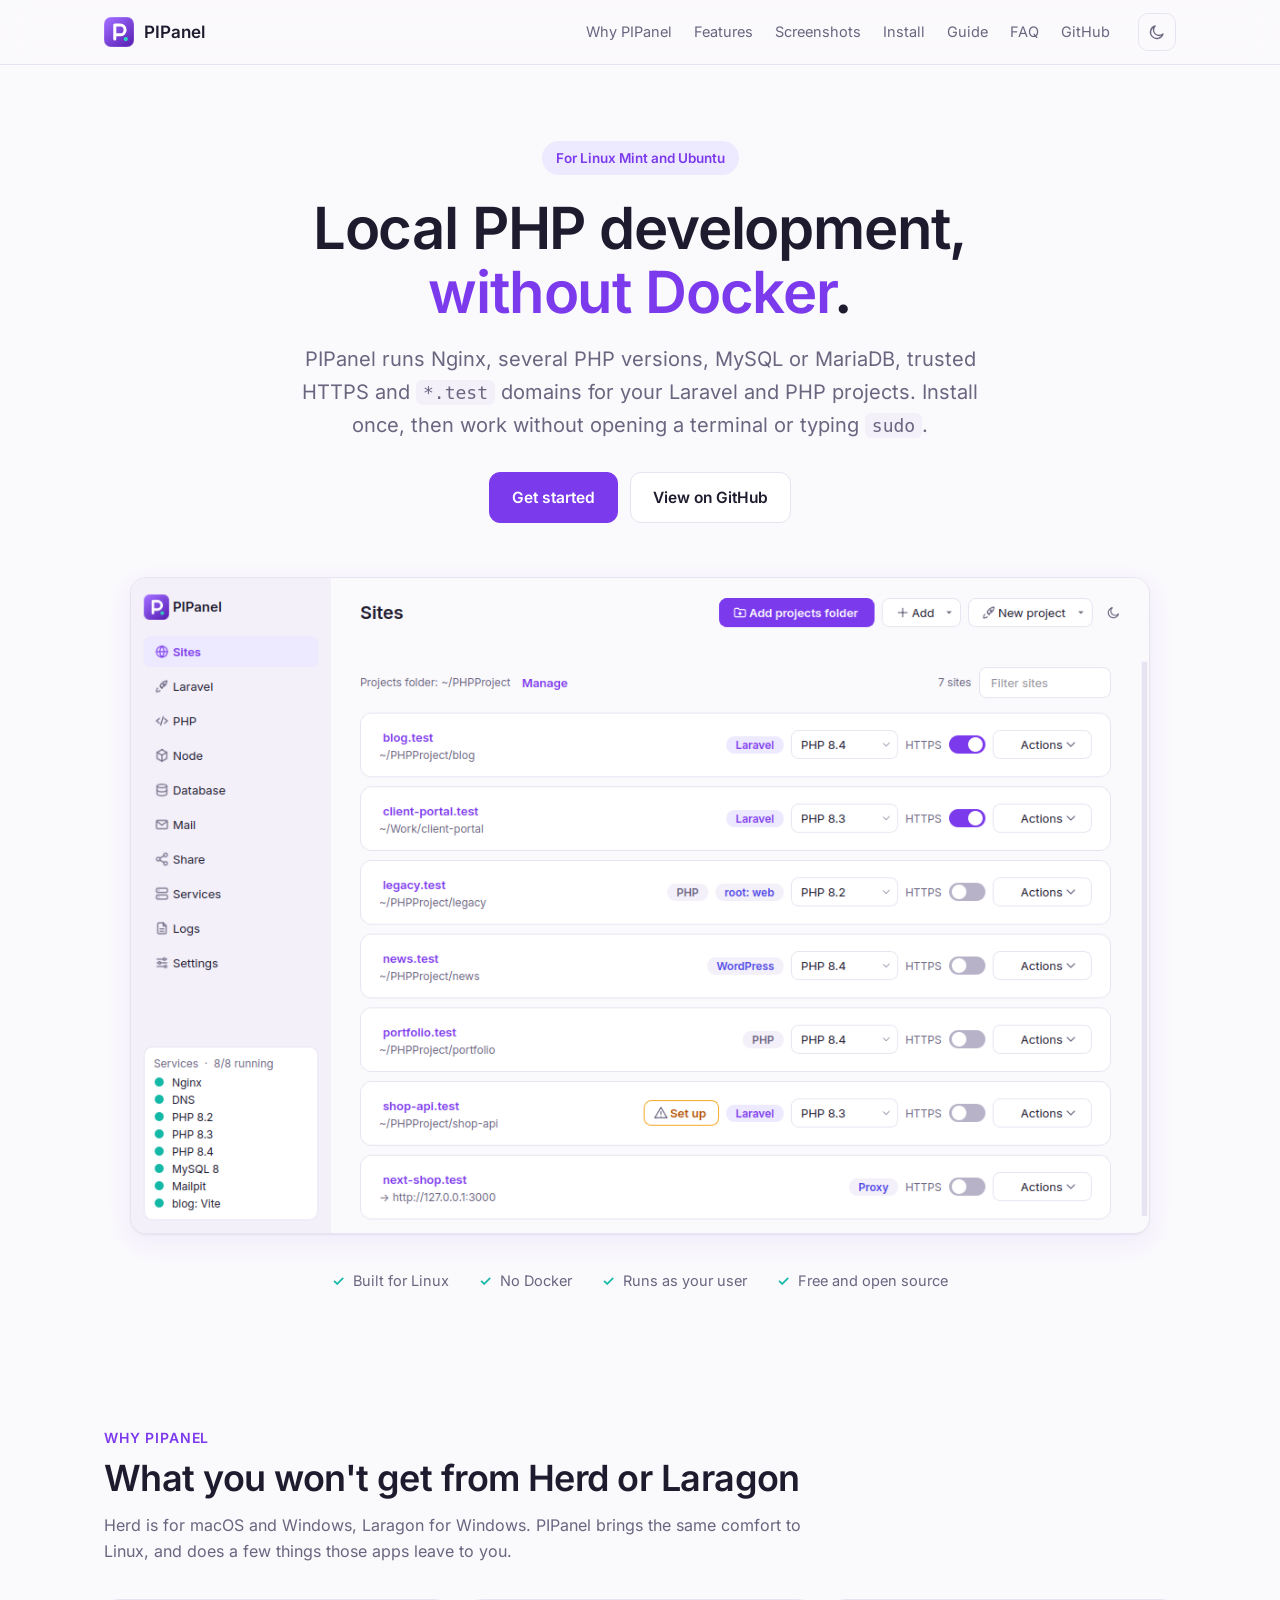
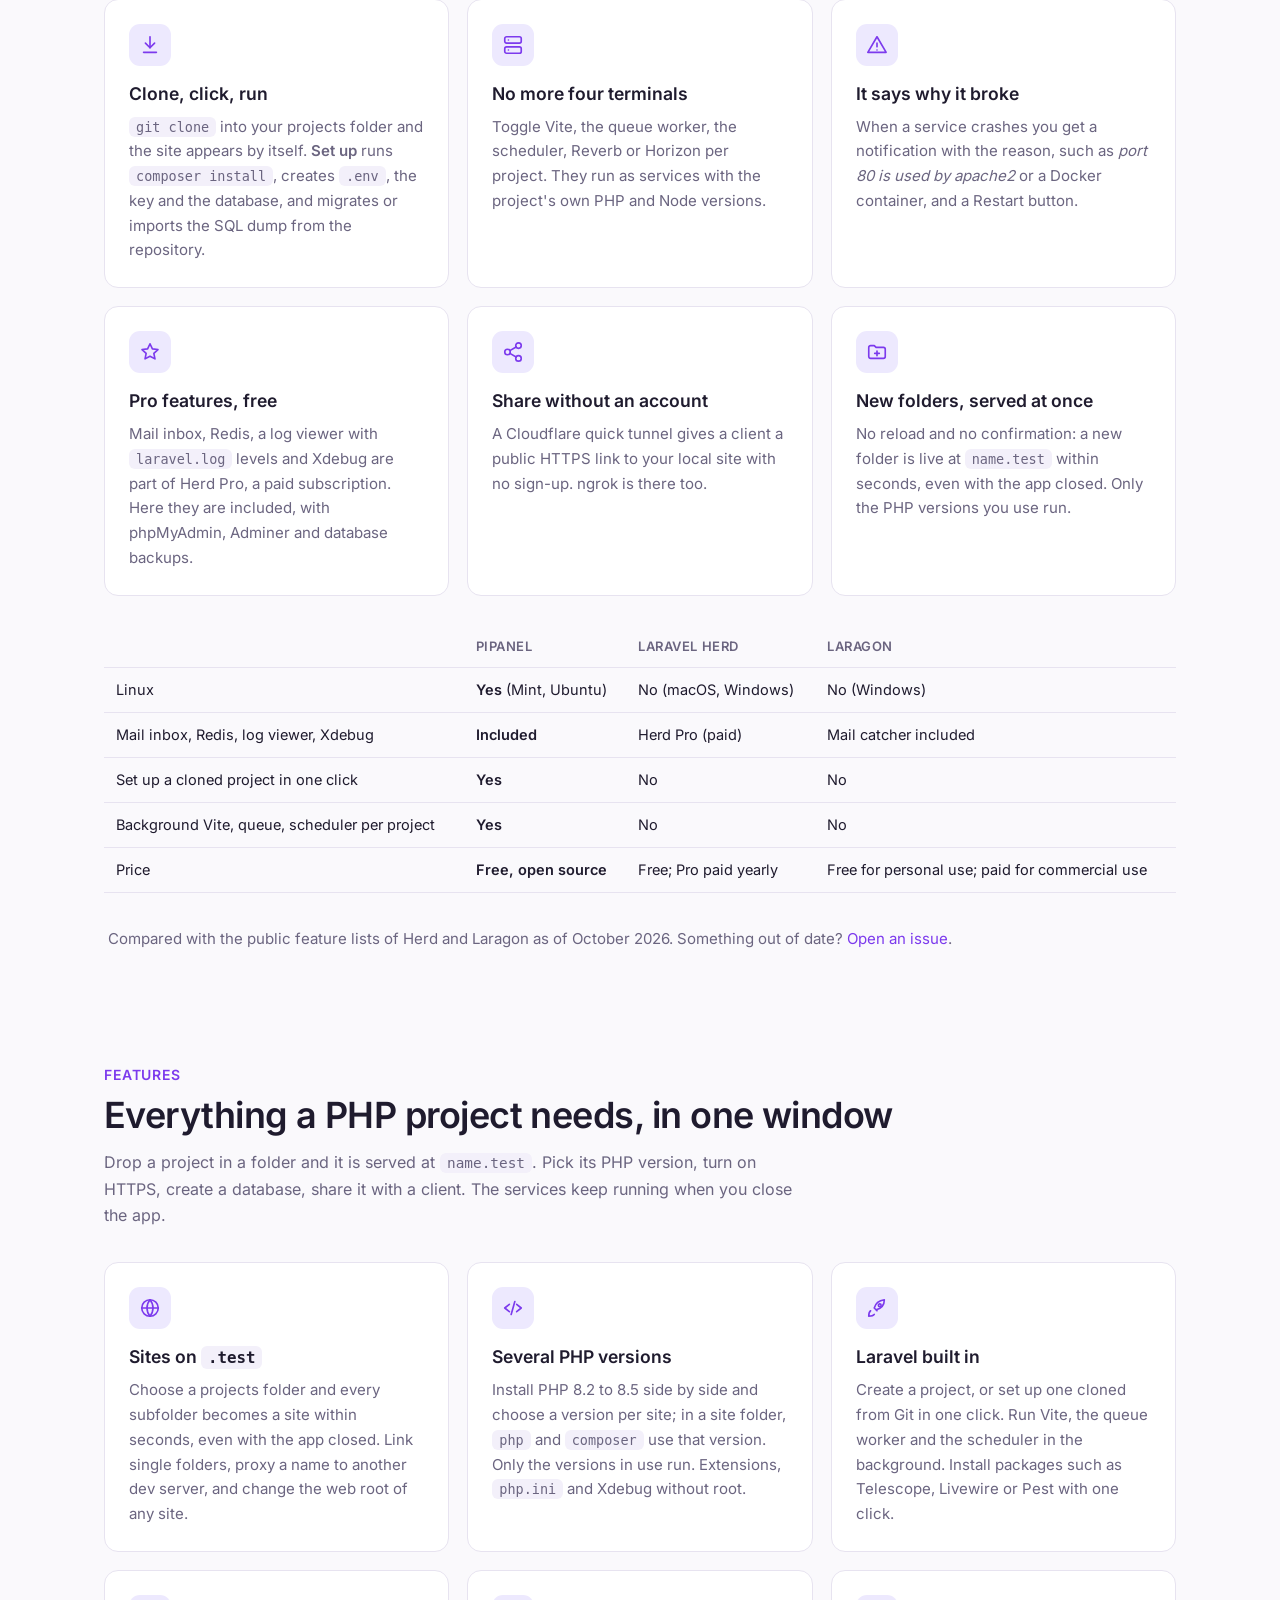
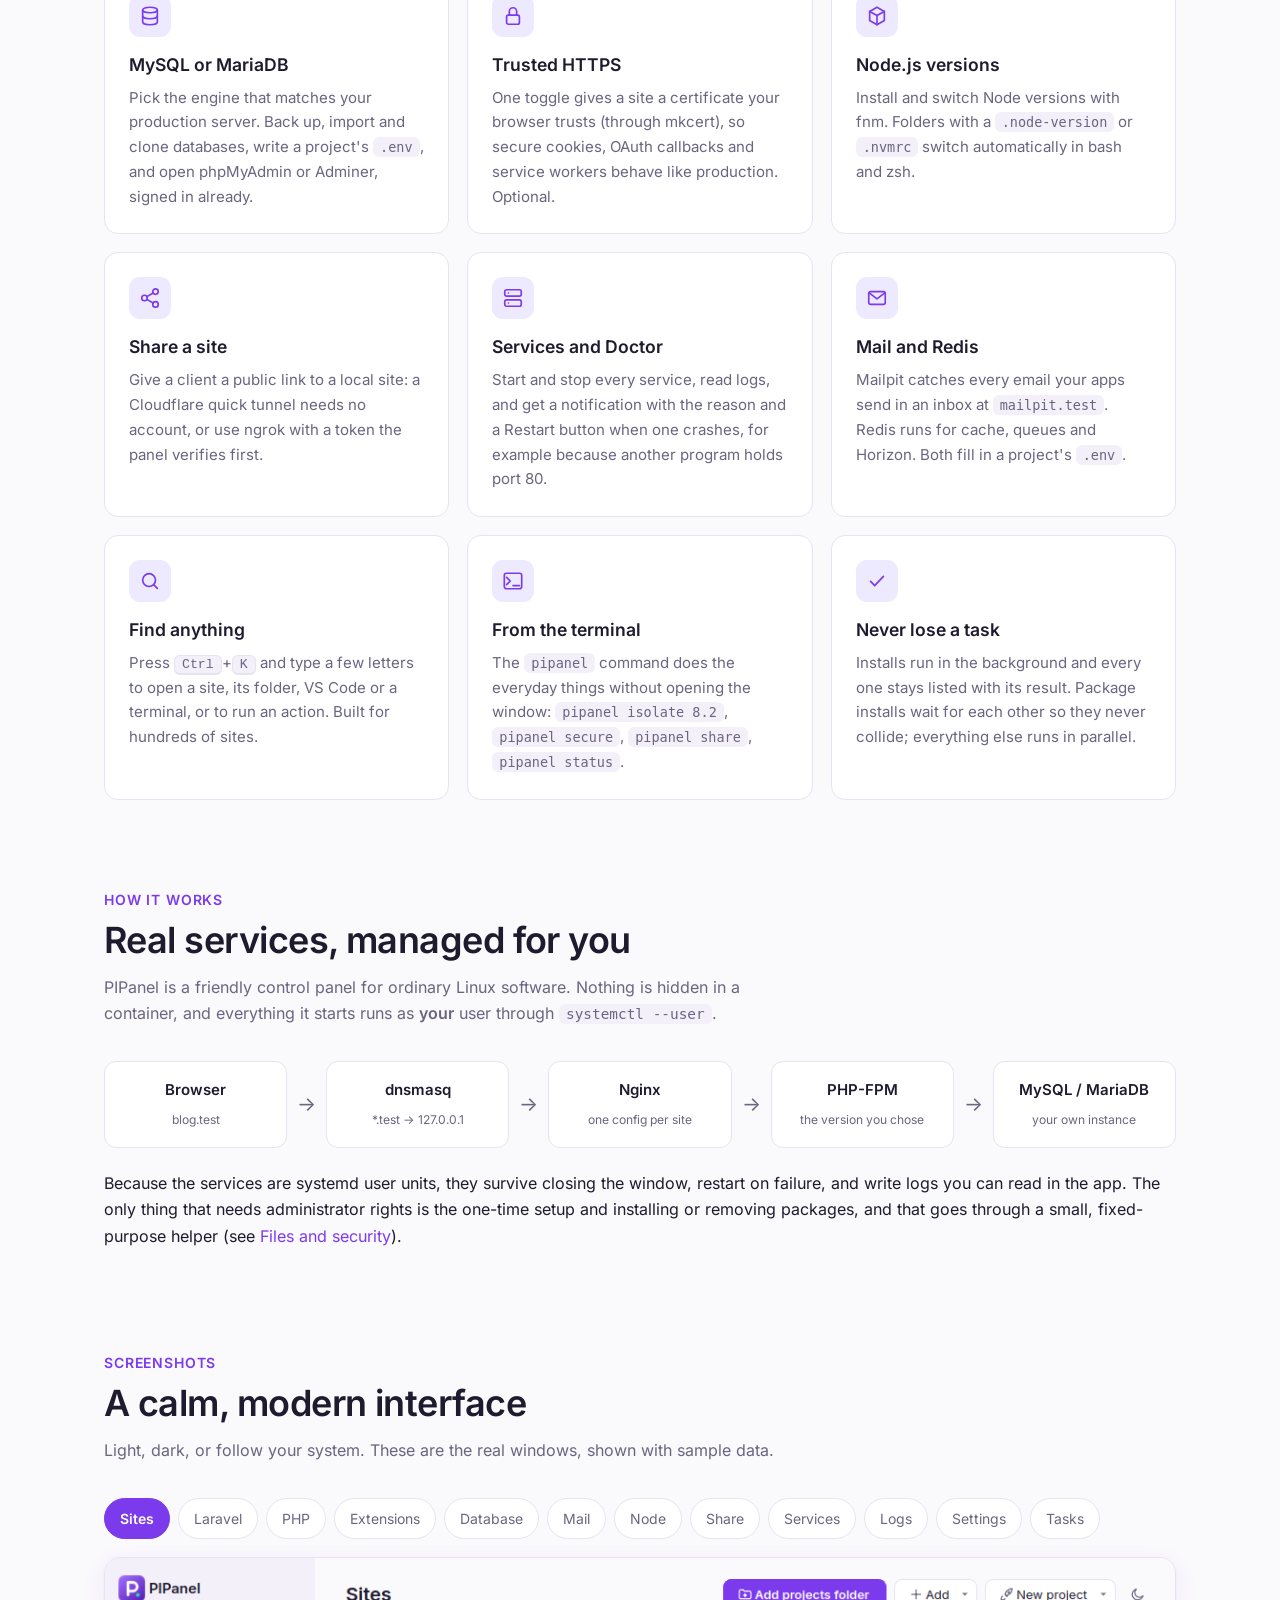
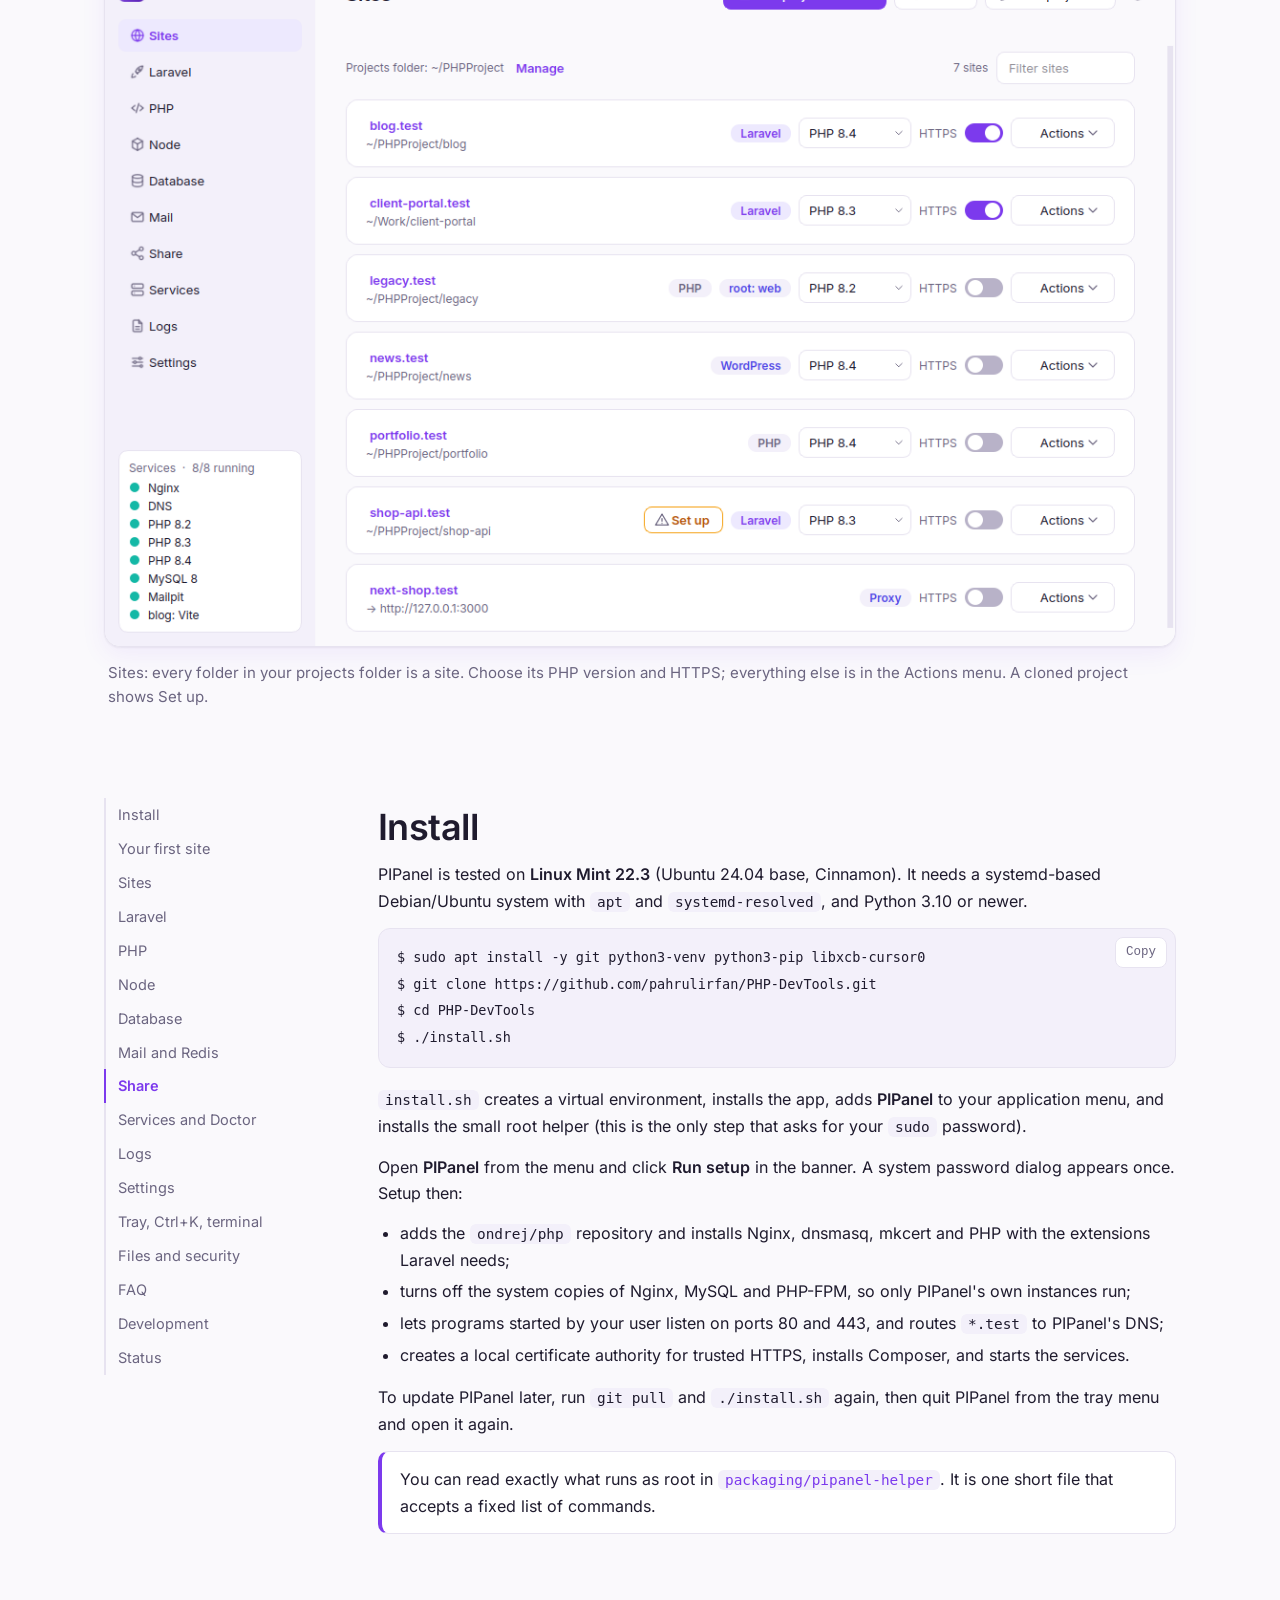
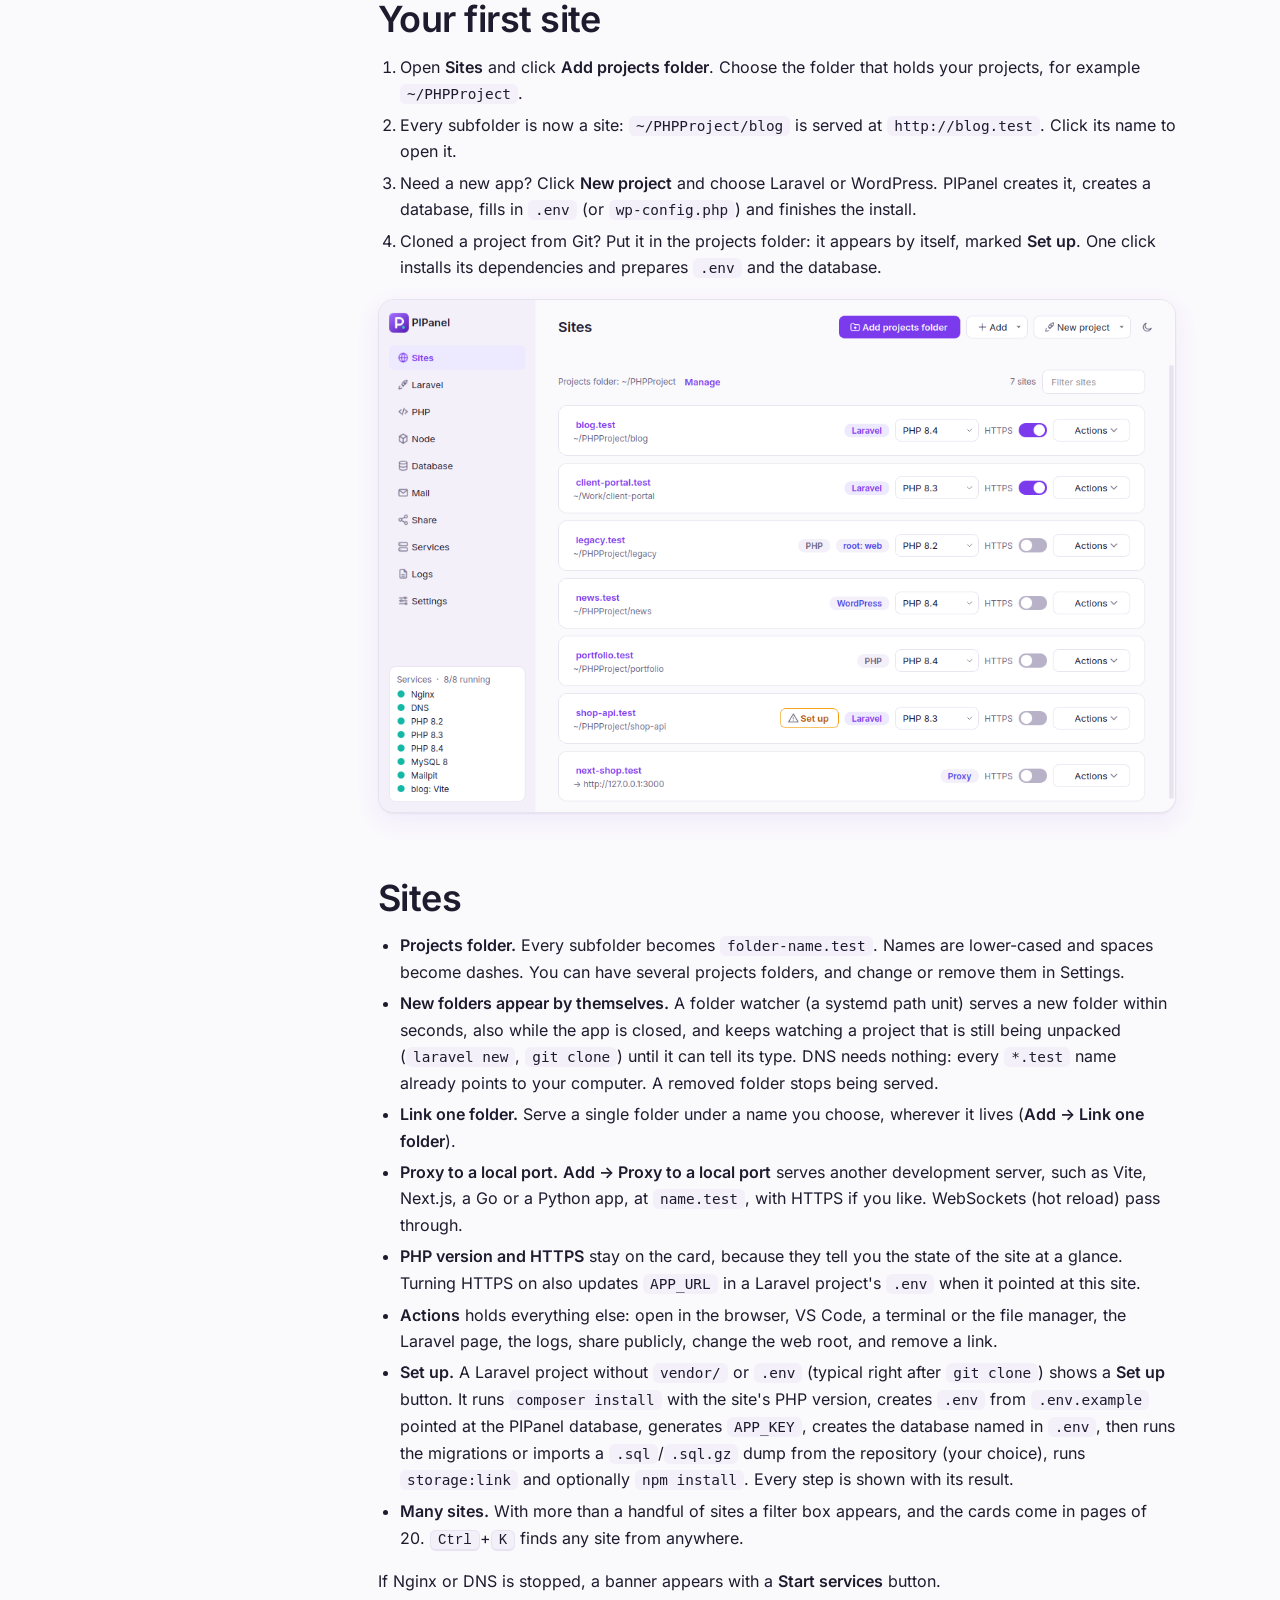
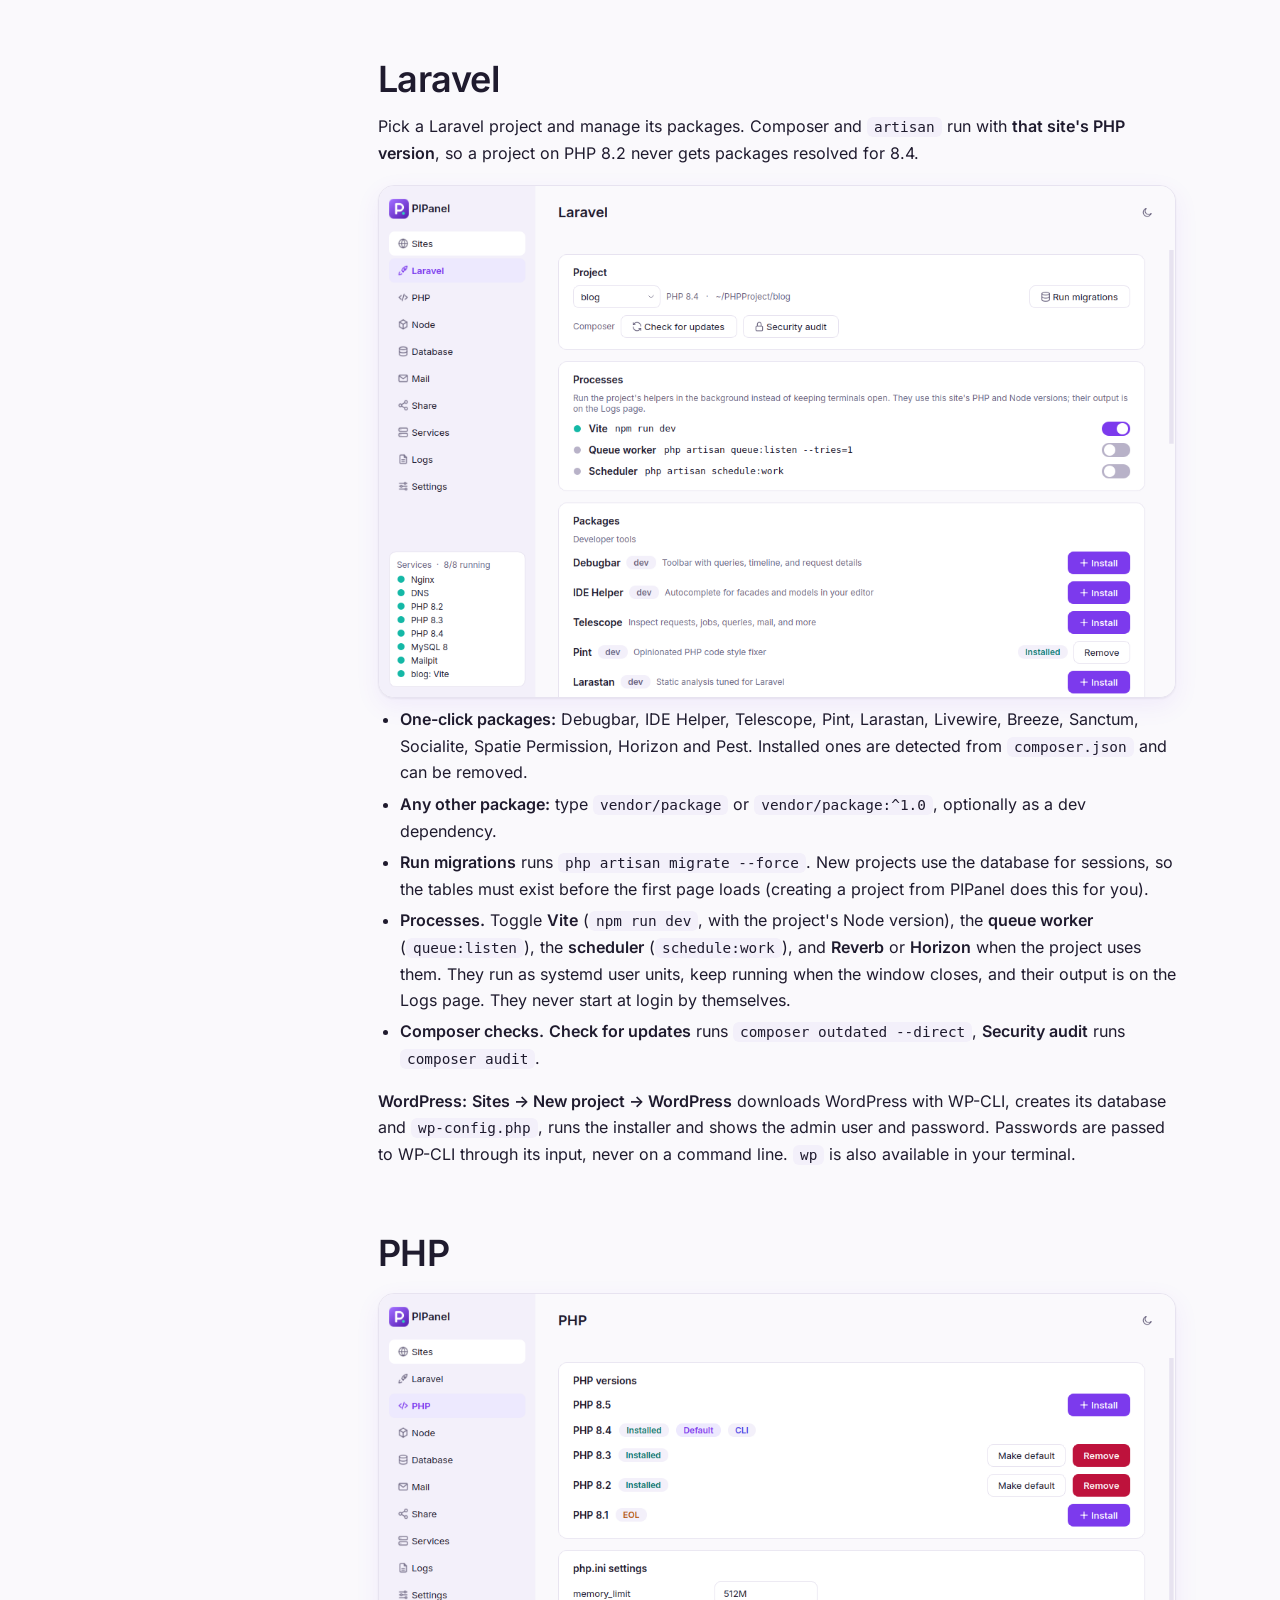
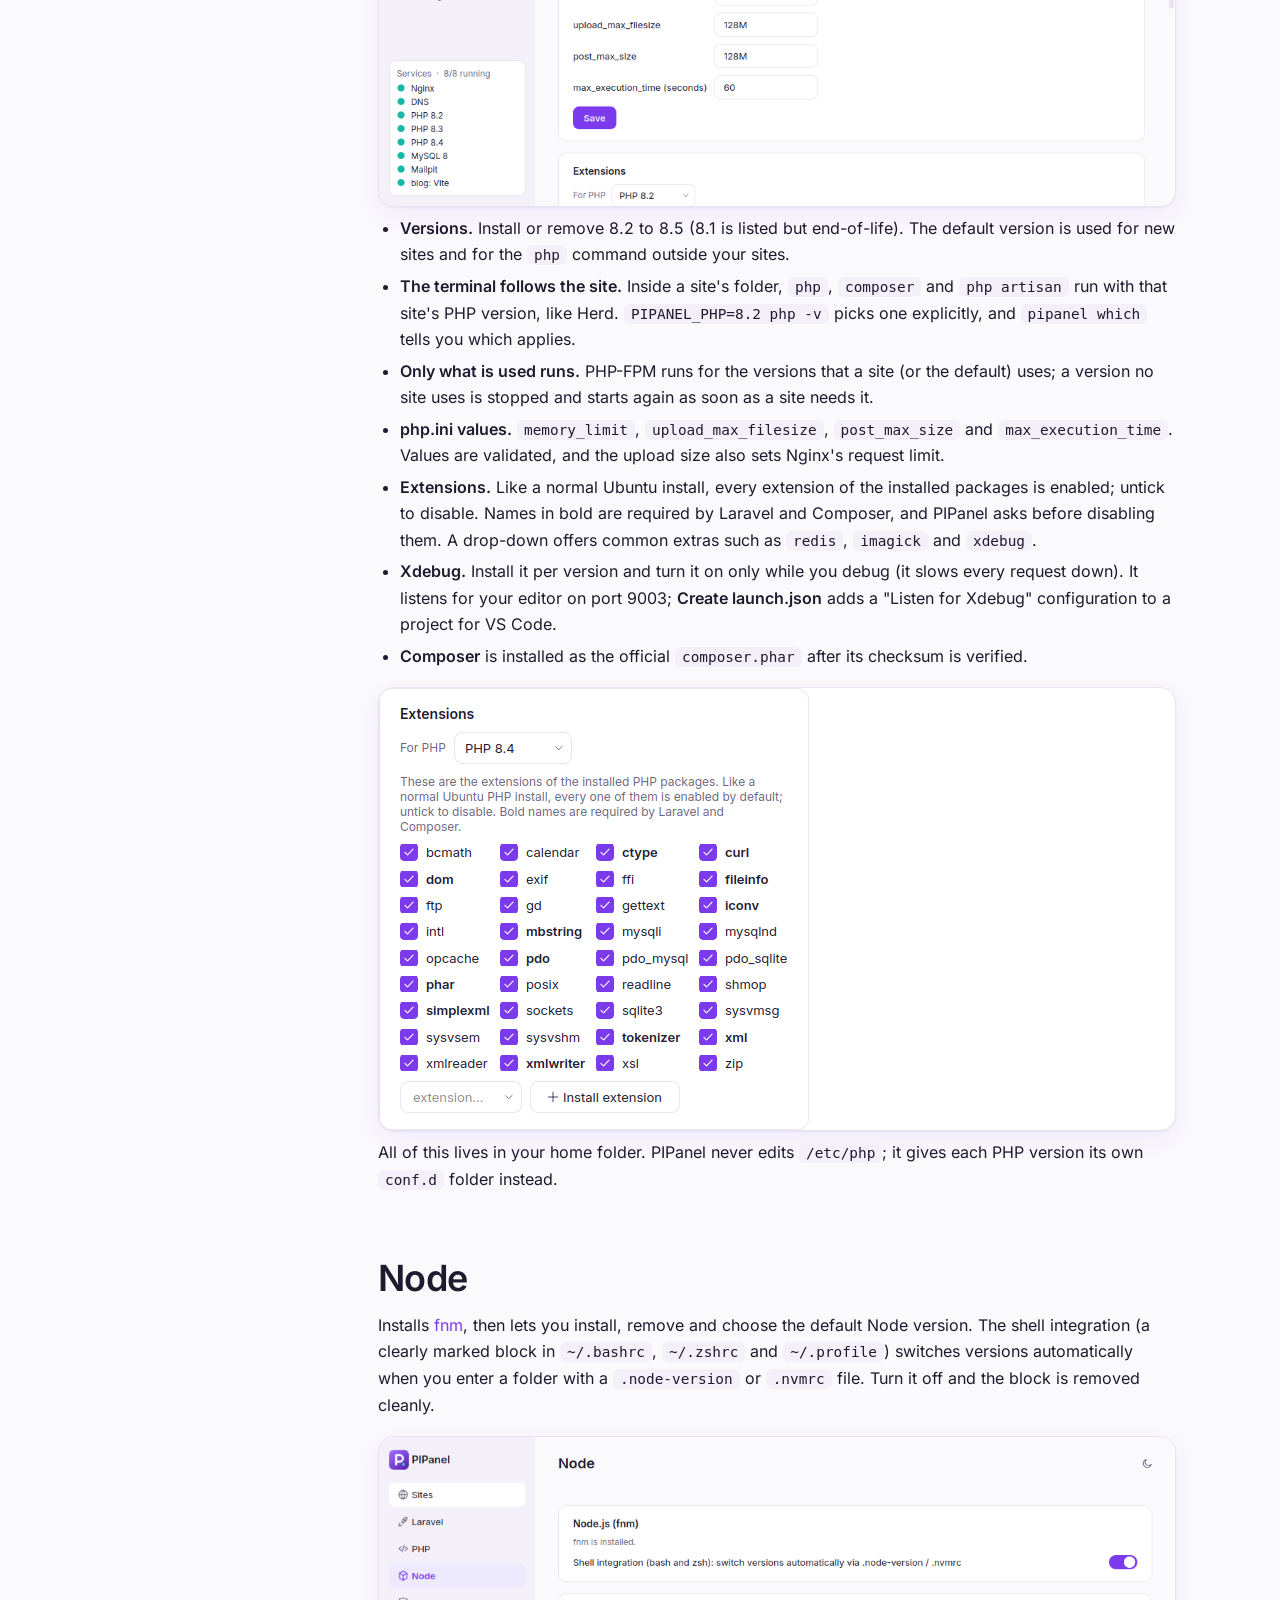
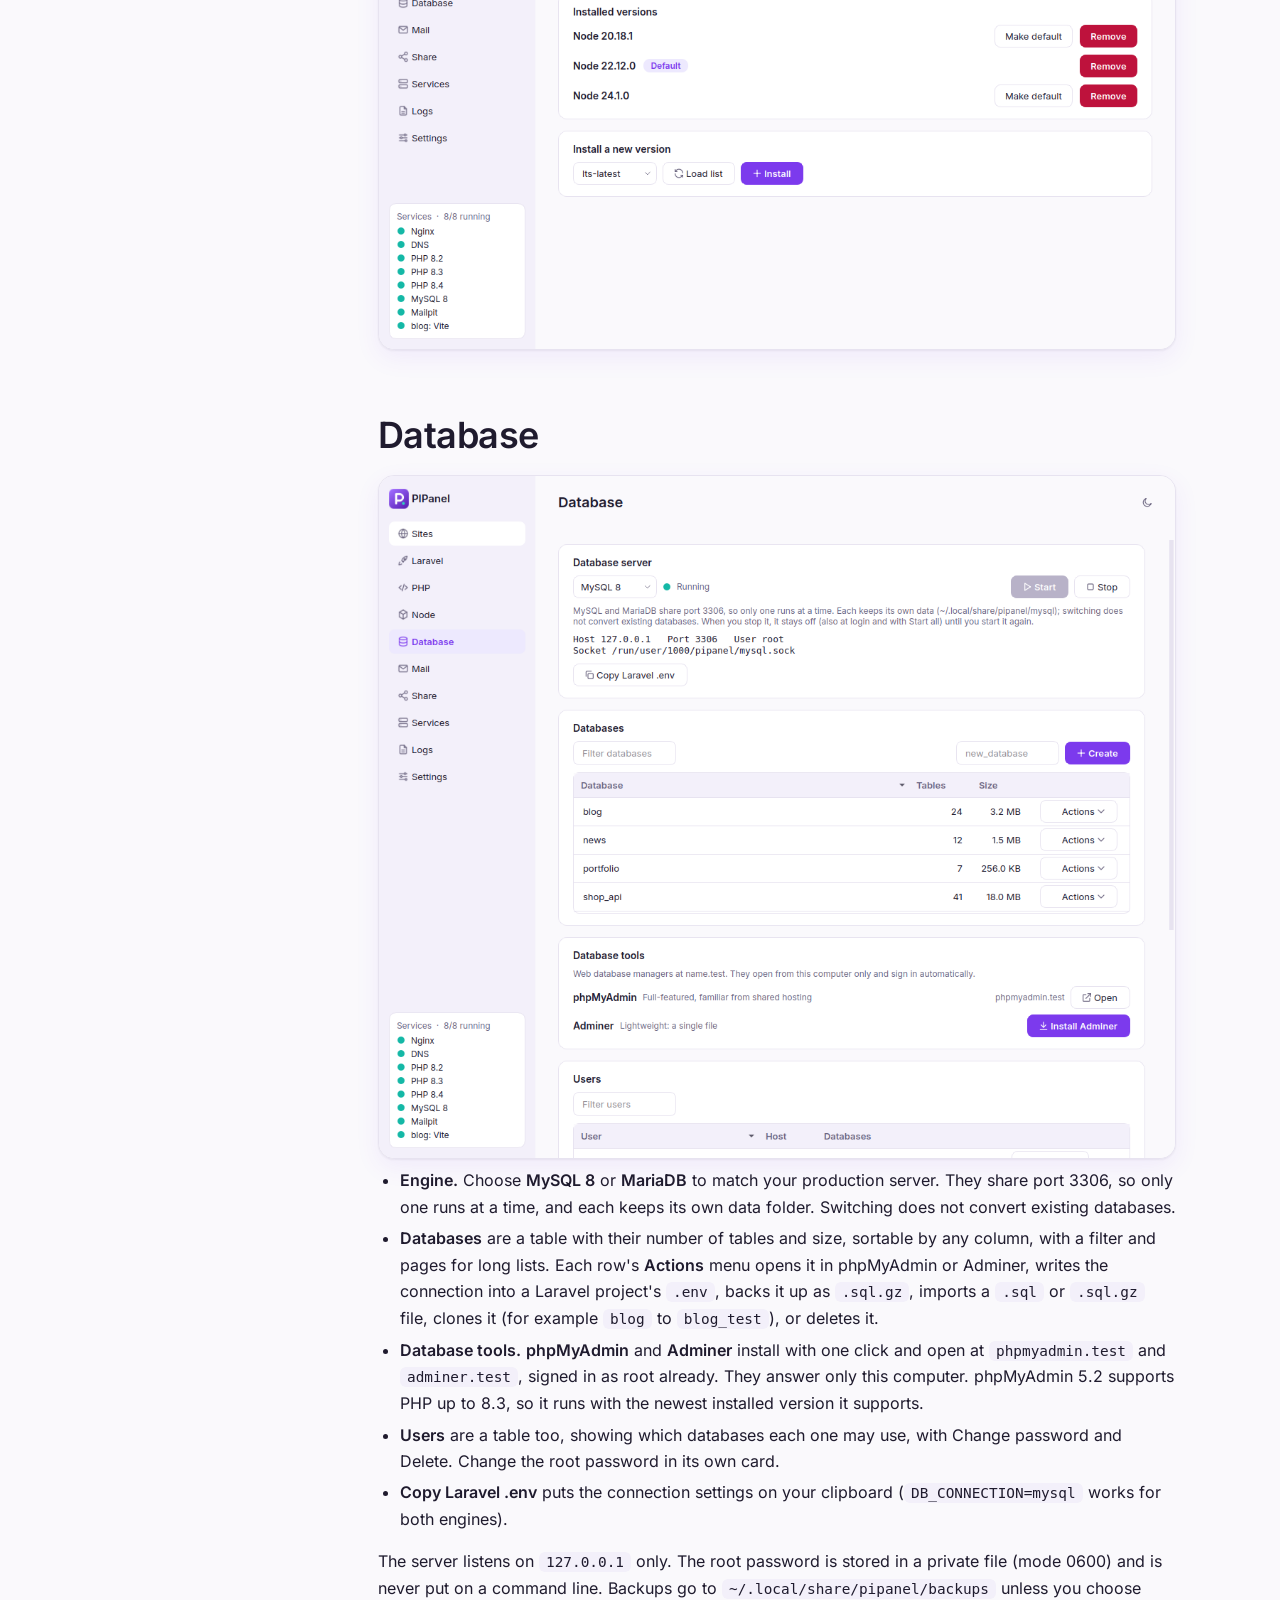
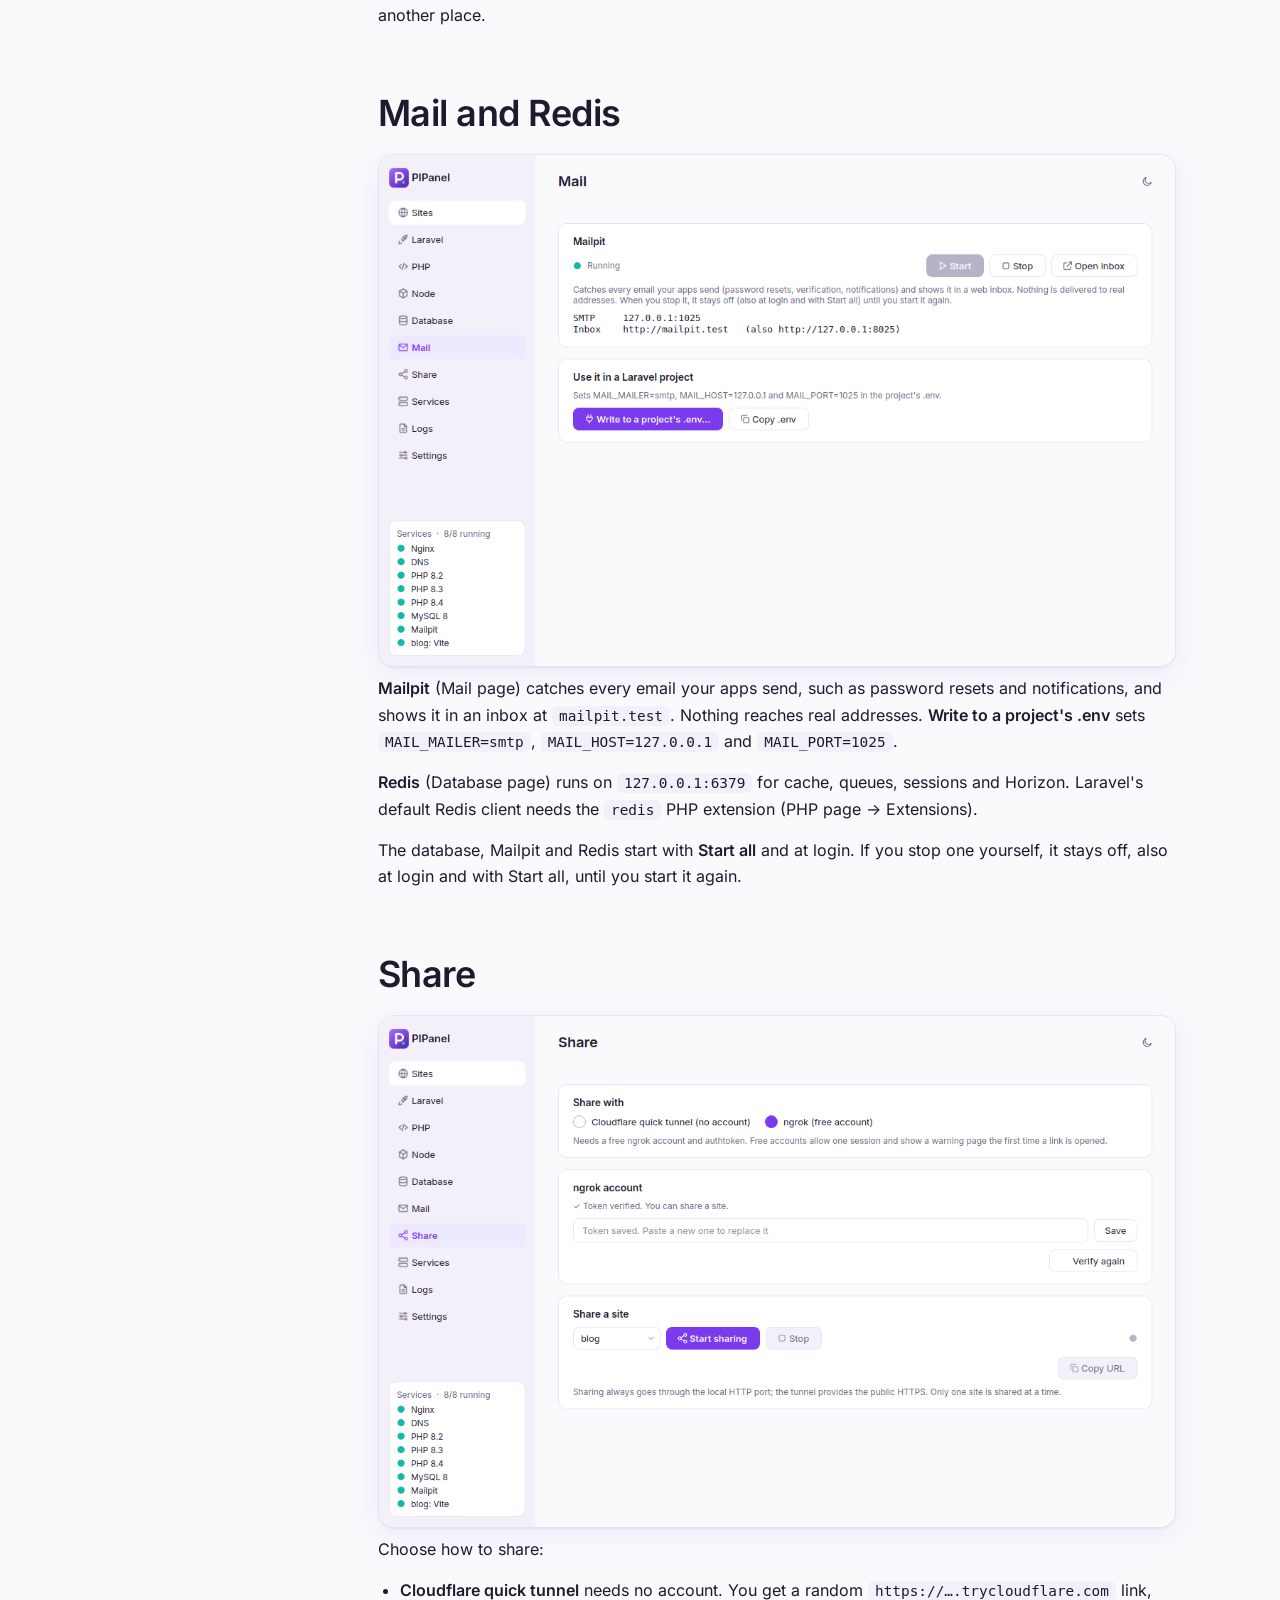
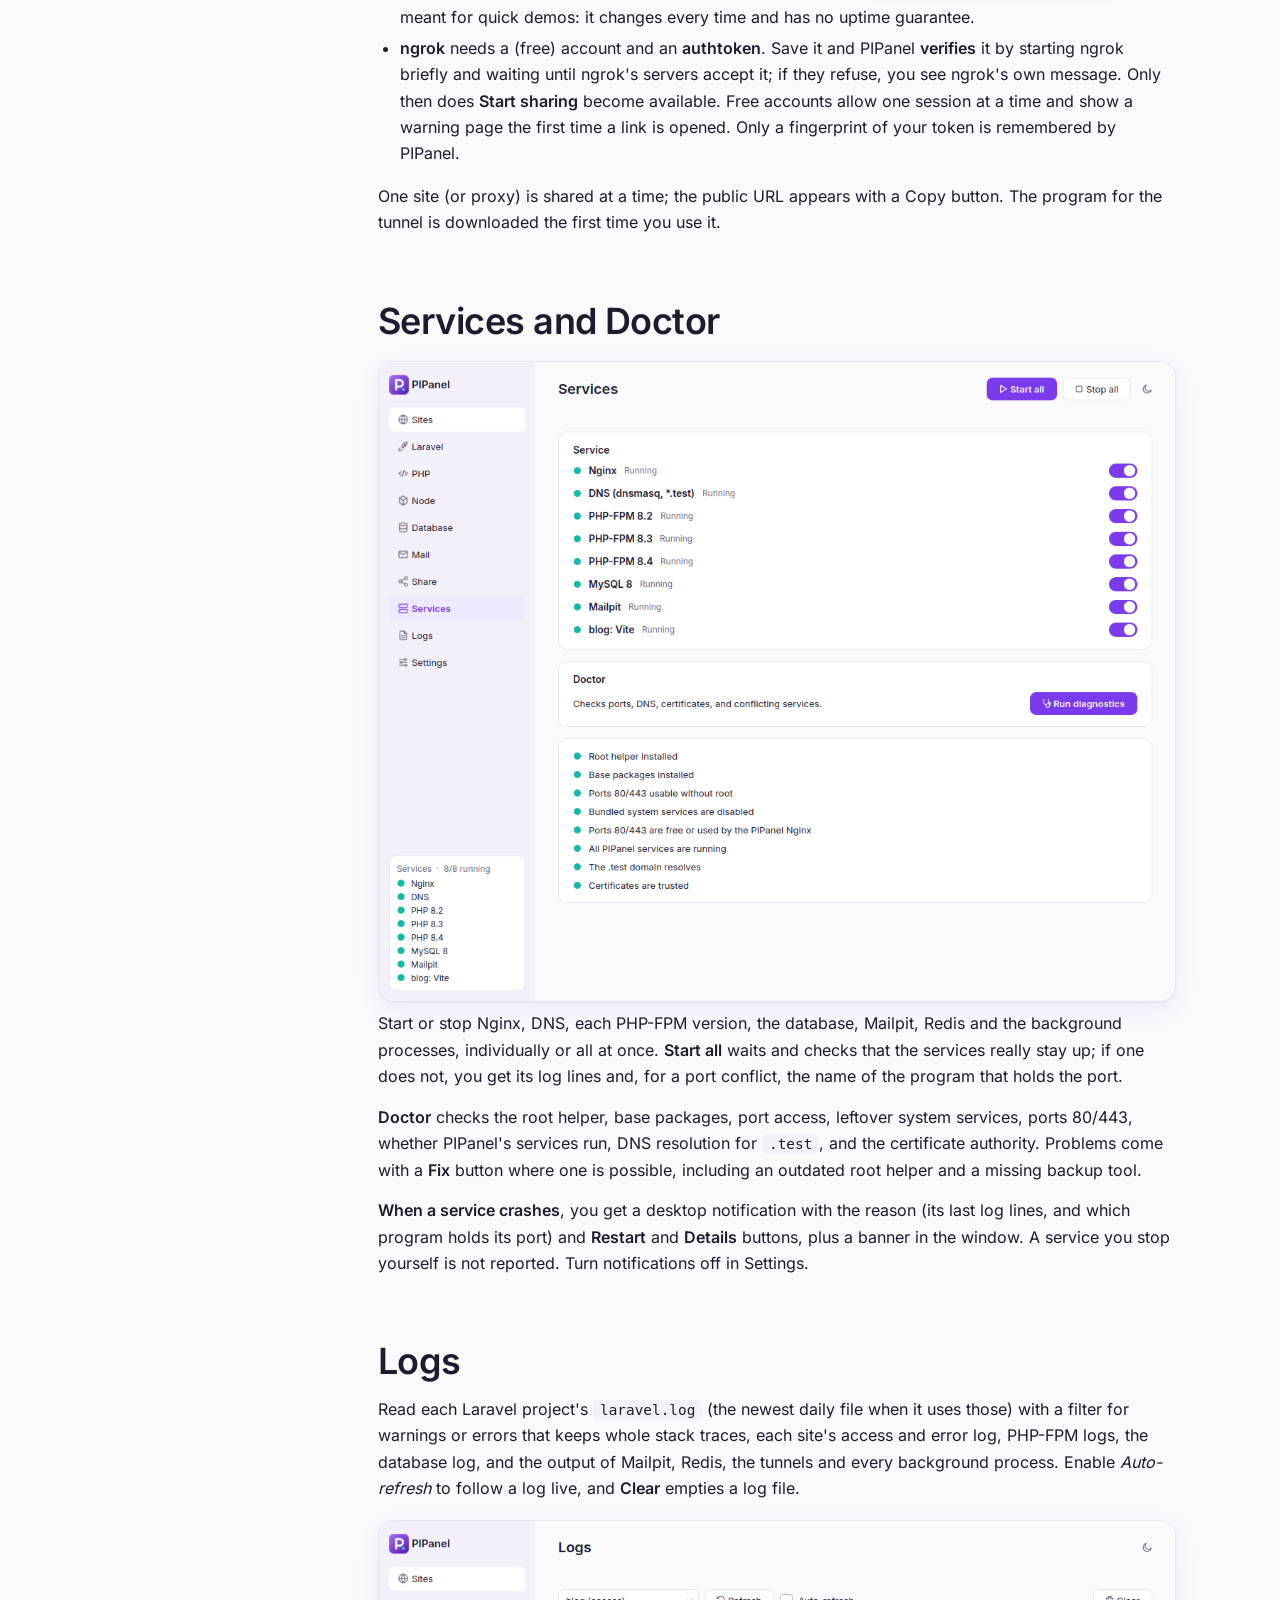
==== commit b9935f90: "Show what PIPanel does that Herd and Laragon don't" ====
--- a/docs/index.html
+++ b/docs/index.html
@@ -22,6 +22,7 @@
   <div class="wrap">
     <a class="brand" href="#top"><img src="assets/logo.svg" alt="" width="30" height="30">PIPanel</a>
     <nav class="nav" id="nav" aria-label="Main">
+      <a href="#why">Why PIPanel</a>
       <a href="#features">Features</a>
       <a href="#screenshots">Screenshots</a>
       <a href="#install">Install</a>
@@ -53,10 +54,44 @@
     </div>
     <div class="hero-shot"><img data-shot="sites" src="assets/img/light-sites.png" width="1120" height="720" alt="PIPanel Sites page: a list of local sites such as blog.test and shop-api.test with PHP version pickers and HTTPS toggles"></div>
     <ul class="facts">
-      <li>No Docker</li><li>Runs as your user</li><li>Many PHP versions side by side</li><li>Light and dark theme</li>
+      <li>Built for Linux</li><li>No Docker</li><li>Runs as your user</li><li>Free and open source</li>
     </ul>
   </div>
 </div>
+
+<!-- ============ WHY ============ -->
+<section id="why">
+  <div class="wrap">
+    <div class="kicker">Why PIPanel</div>
+    <h2>What you won't get from Herd or Laragon</h2>
+    <p class="sub">Herd is for macOS and Windows, Laragon for Windows. PIPanel brings the same comfort to Linux, and does a few things those apps leave to you.</p>
+    <div class="grid">
+      <div class="card"><div class="ico"><svg viewBox="0 0 24 24" fill="none" stroke="currentColor" stroke-width="1.8" stroke-linecap="round" stroke-linejoin="round"><path d="M12 3v12"/><path d="m7 10 5 5 5-5"/><path d="M5 20h14"/></svg></div>
+        <h3>Clone, click, run</h3><p><code>git clone</code> into your projects folder and the site appears by itself. <strong>Set up</strong> runs <code>composer install</code>, creates <code>.env</code>, the key and the database, and migrates or imports the SQL dump from the repository.</p></div>
+      <div class="card"><div class="ico"><svg viewBox="0 0 24 24" fill="none" stroke="currentColor" stroke-width="1.8" stroke-linecap="round" stroke-linejoin="round"><rect x="3" y="3" width="18" height="7" rx="2"/><rect x="3" y="14" width="18" height="7" rx="2"/><path d="M7 6.5h.01M7 17.5h.01"/></svg></div>
+        <h3>No more four terminals</h3><p>Toggle Vite, the queue worker, the scheduler, Reverb or Horizon per project. They run as services with the project's own PHP and Node versions.</p></div>
+      <div class="card"><div class="ico"><svg viewBox="0 0 24 24" fill="none" stroke="currentColor" stroke-width="1.8" stroke-linecap="round" stroke-linejoin="round"><path d="M12 3 2 20h20z"/><path d="M12 10v4M12 17.5h.01"/></svg></div>
+        <h3>It says why it broke</h3><p>When a service crashes you get a notification with the reason, such as <em>port 80 is used by apache2</em> or a Docker container, and a Restart button.</p></div>
+      <div class="card"><div class="ico"><svg viewBox="0 0 24 24" fill="none" stroke="currentColor" stroke-width="1.8" stroke-linecap="round" stroke-linejoin="round"><path d="m12 3 2.6 5.6 6.1.7-4.5 4.2 1.2 6L12 16.6 6.6 19.5l1.2-6-4.5-4.2 6.1-.7z"/></svg></div>
+        <h3>Pro features, free</h3><p>Mail inbox, Redis, a log viewer with <code>laravel.log</code> levels and Xdebug are part of Herd Pro, a paid subscription. Here they are included, with phpMyAdmin, Adminer and database backups.</p></div>
+      <div class="card"><div class="ico"><svg viewBox="0 0 24 24" fill="none" stroke="currentColor" stroke-width="1.8" stroke-linecap="round" stroke-linejoin="round"><circle cx="18" cy="5" r="3"/><circle cx="6" cy="12" r="3"/><circle cx="18" cy="19" r="3"/><path d="m8.6 13.5 6.8 4"/><path d="m15.4 6.5-6.8 4"/></svg></div>
+        <h3>Share without an account</h3><p>A Cloudflare quick tunnel gives a client a public HTTPS link to your local site with no sign-up. ngrok is there too.</p></div>
+      <div class="card"><div class="ico"><svg viewBox="0 0 24 24" fill="none" stroke="currentColor" stroke-width="1.8" stroke-linecap="round" stroke-linejoin="round"><path d="M3 7a2 2 0 0 1 2-2h4l2 2h8a2 2 0 0 1 2 2v8a2 2 0 0 1-2 2H5a2 2 0 0 1-2-2z"/><path d="M12 11v5M9.5 13.5h5"/></svg></div>
+        <h3>New folders, served at once</h3><p>No reload and no confirmation: a new folder is live at <code>name.test</code> within seconds, even with the app closed. Only the PHP versions you use run.</p></div>
+    </div>
+    <div class="table-wrap" style="margin-top:30px"><table>
+      <thead><tr><th></th><th>PIPanel</th><th>Laravel Herd</th><th>Laragon</th></tr></thead>
+      <tbody>
+        <tr><td>Linux</td><td><strong>Yes</strong> (Mint, Ubuntu)</td><td>No (macOS, Windows)</td><td>No (Windows)</td></tr>
+        <tr><td>Mail inbox, Redis, log viewer, Xdebug</td><td><strong>Included</strong></td><td>Herd Pro (paid)</td><td>Mail catcher included</td></tr>
+        <tr><td>Set up a cloned project in one click</td><td><strong>Yes</strong></td><td>No</td><td>No</td></tr>
+        <tr><td>Background Vite, queue, scheduler per project</td><td><strong>Yes</strong></td><td>No</td><td>No</td></tr>
+        <tr><td>Price</td><td><strong>Free, open source</strong></td><td>Free; Pro paid yearly</td><td>Free for personal use; paid for commercial use</td></tr>
+      </tbody>
+    </table></div>
+    <p class="caption">Compared with the public feature lists of Herd and Laragon as of October 2026. Something out of date? <a href="https://github.com/pahrulirfan/PHP-DevTools/issues">Open an issue</a>.</p>
+  </div>
+</section>
 
 <!-- ============ FEATURES ============ -->
 <section id="features">
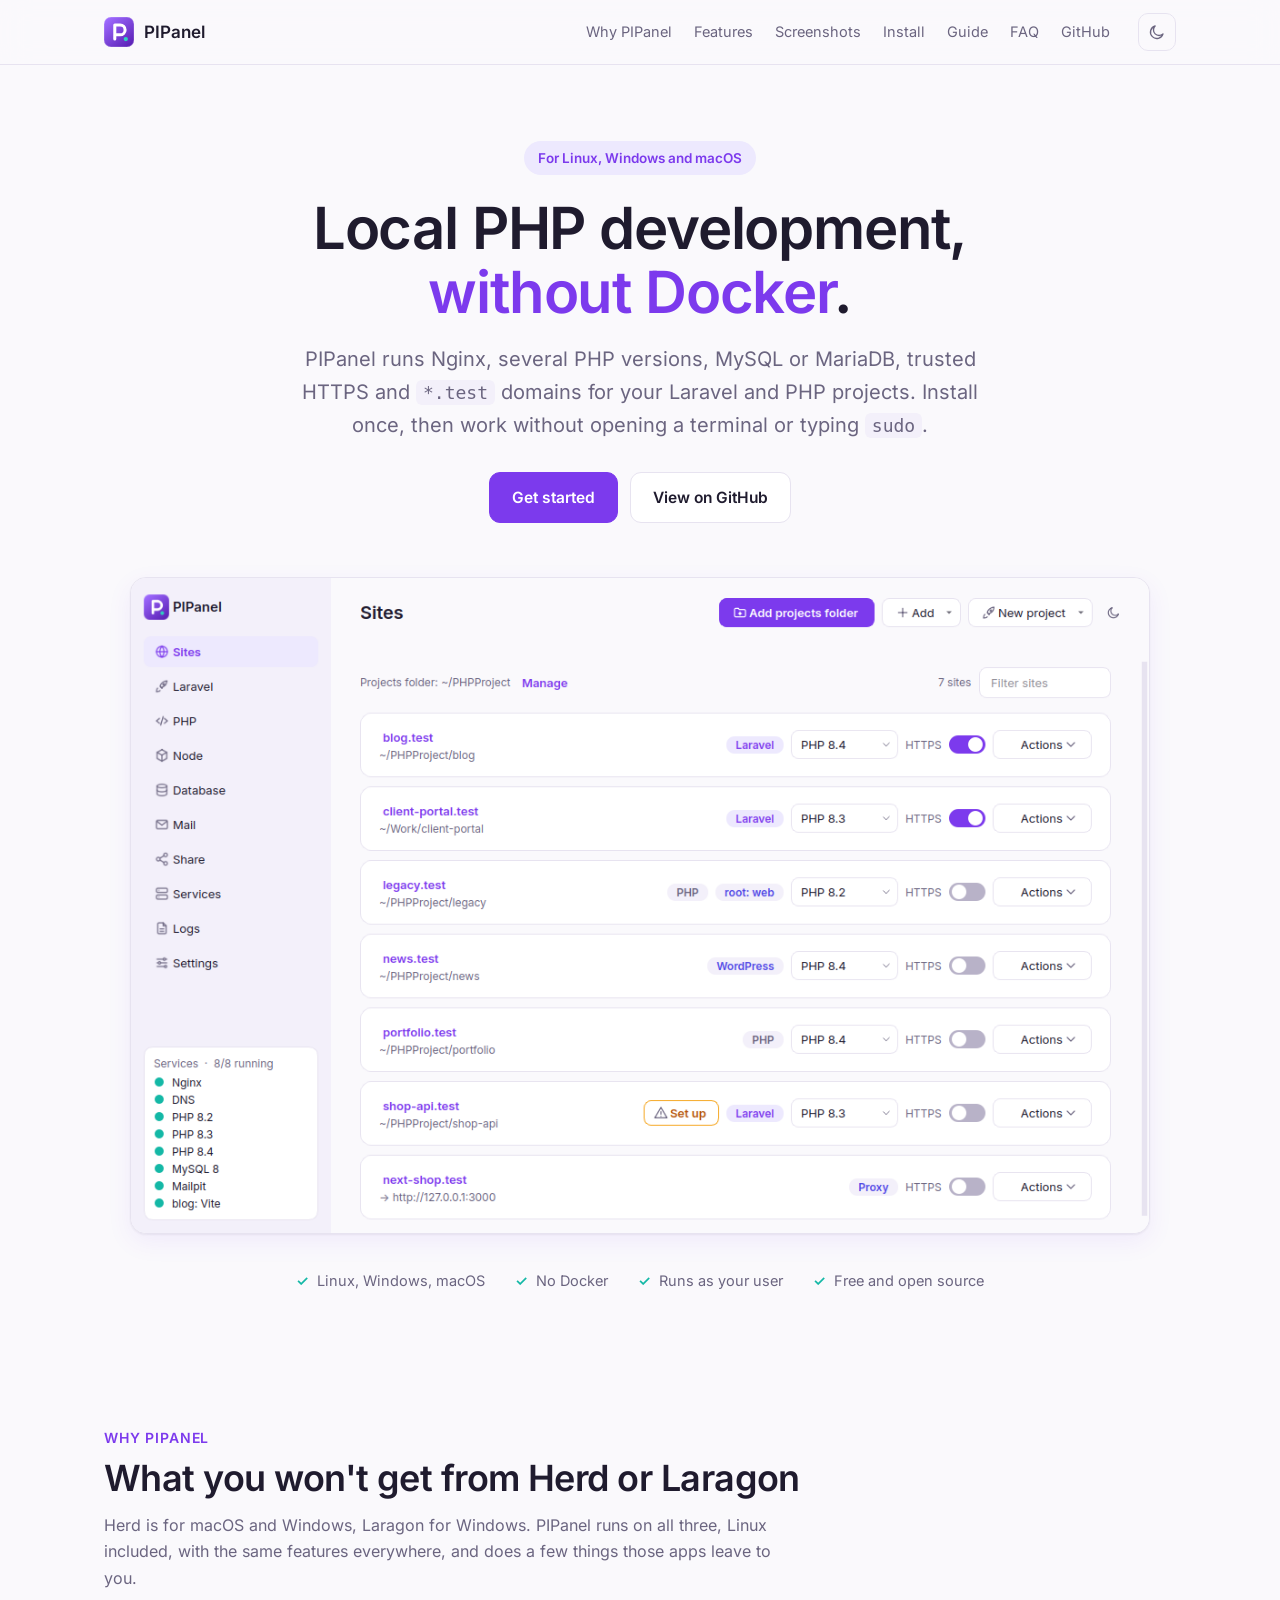
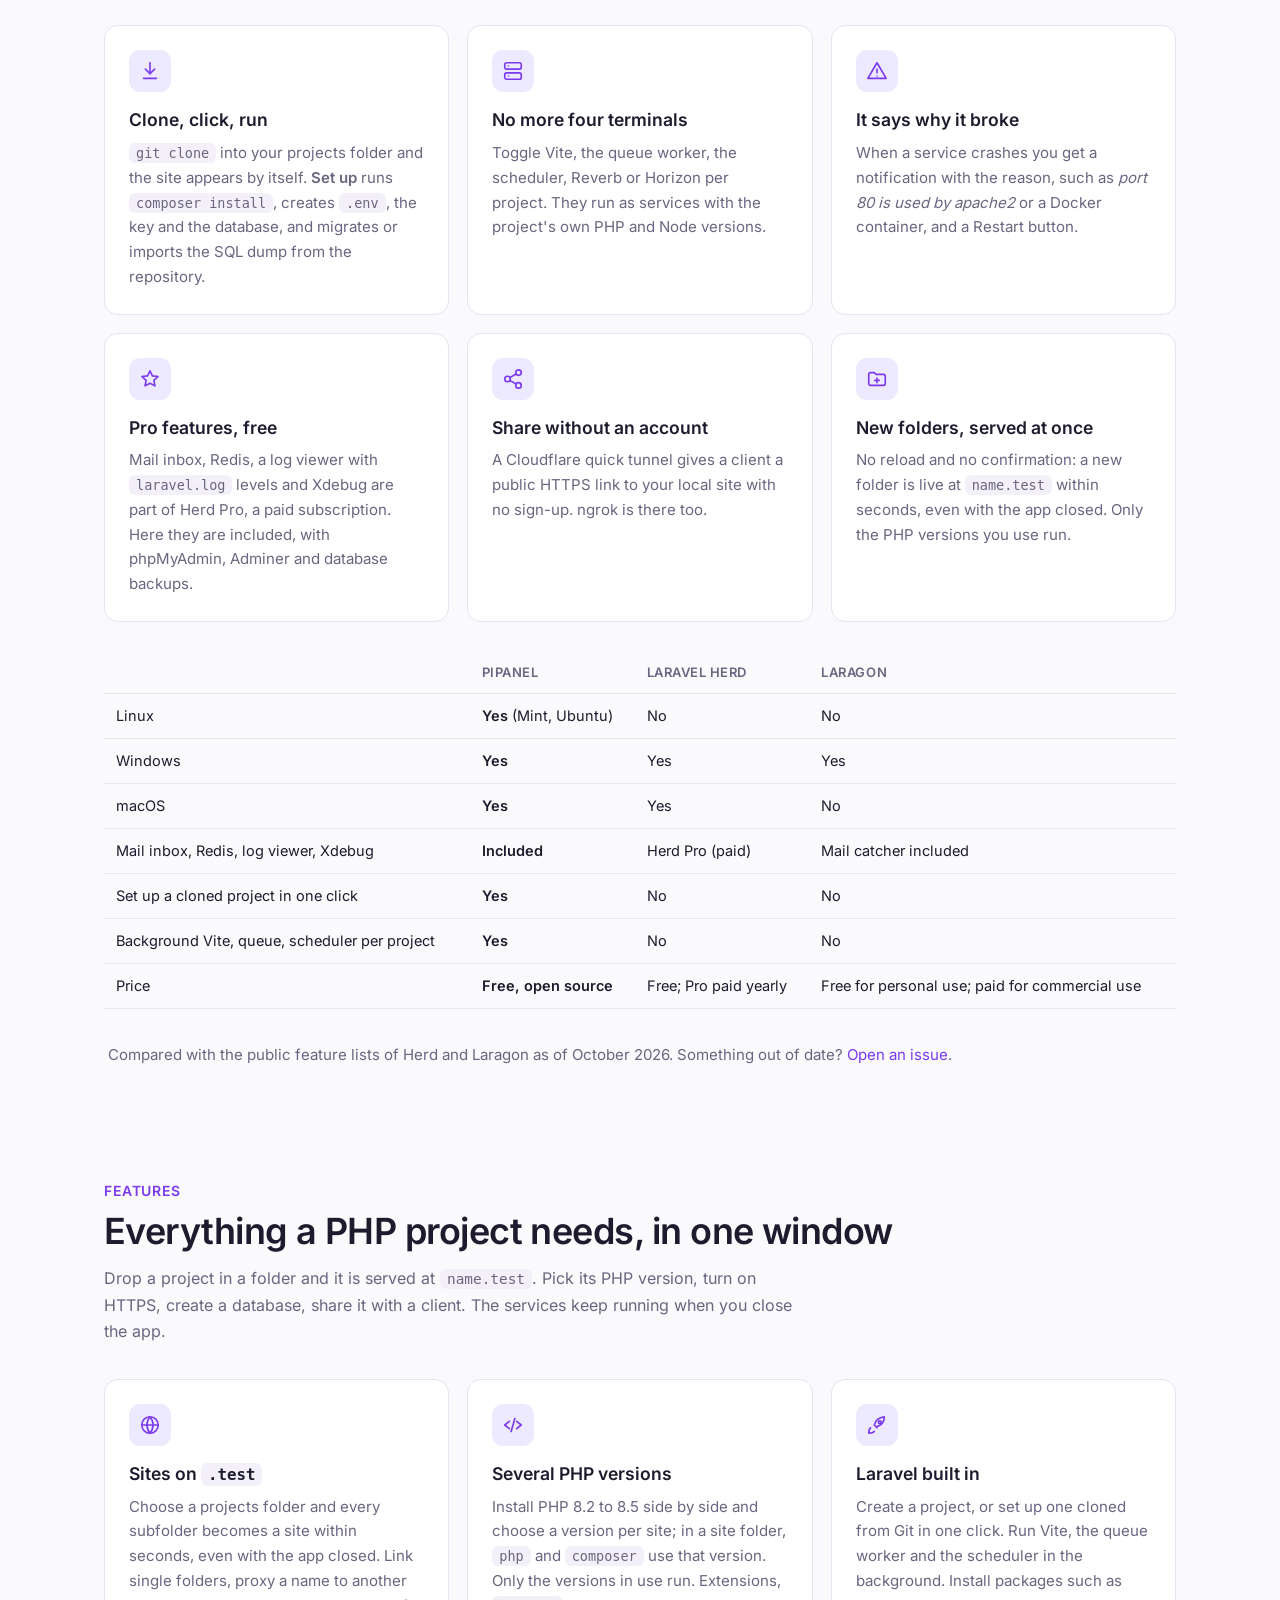
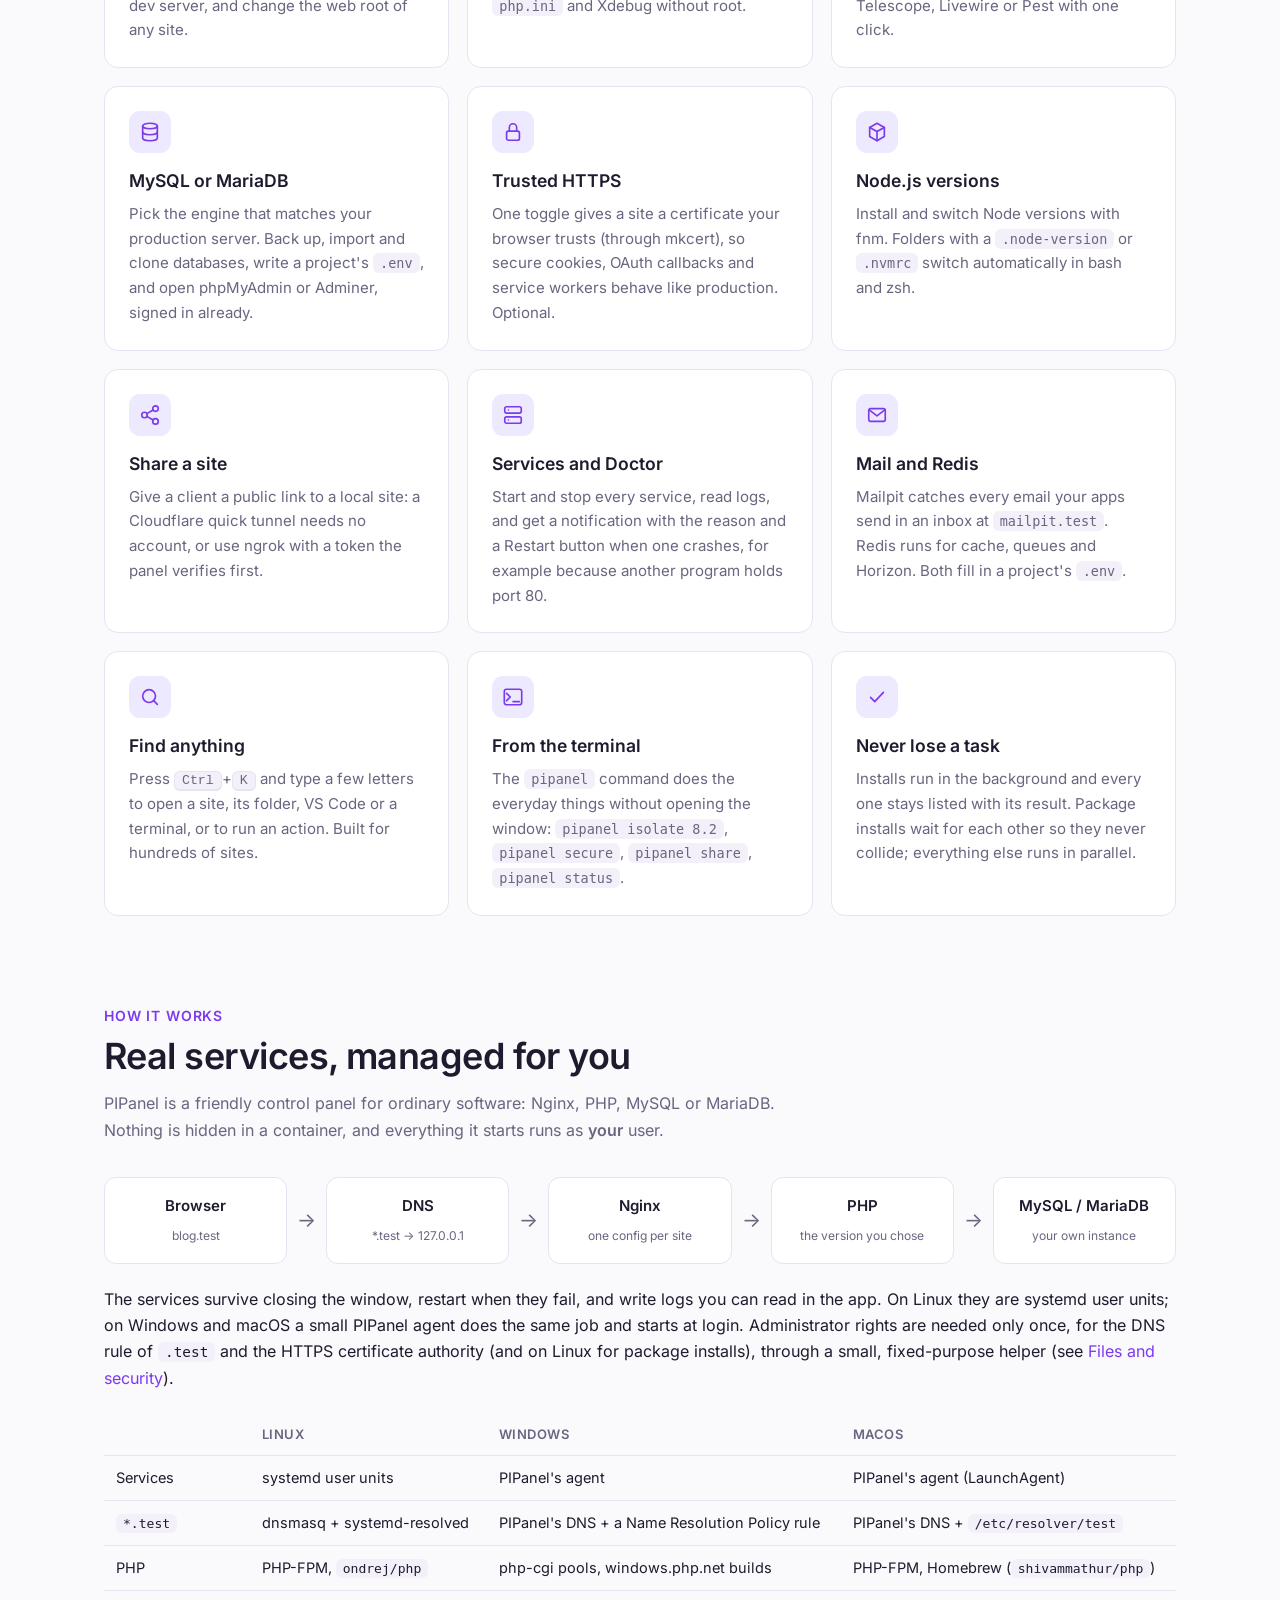
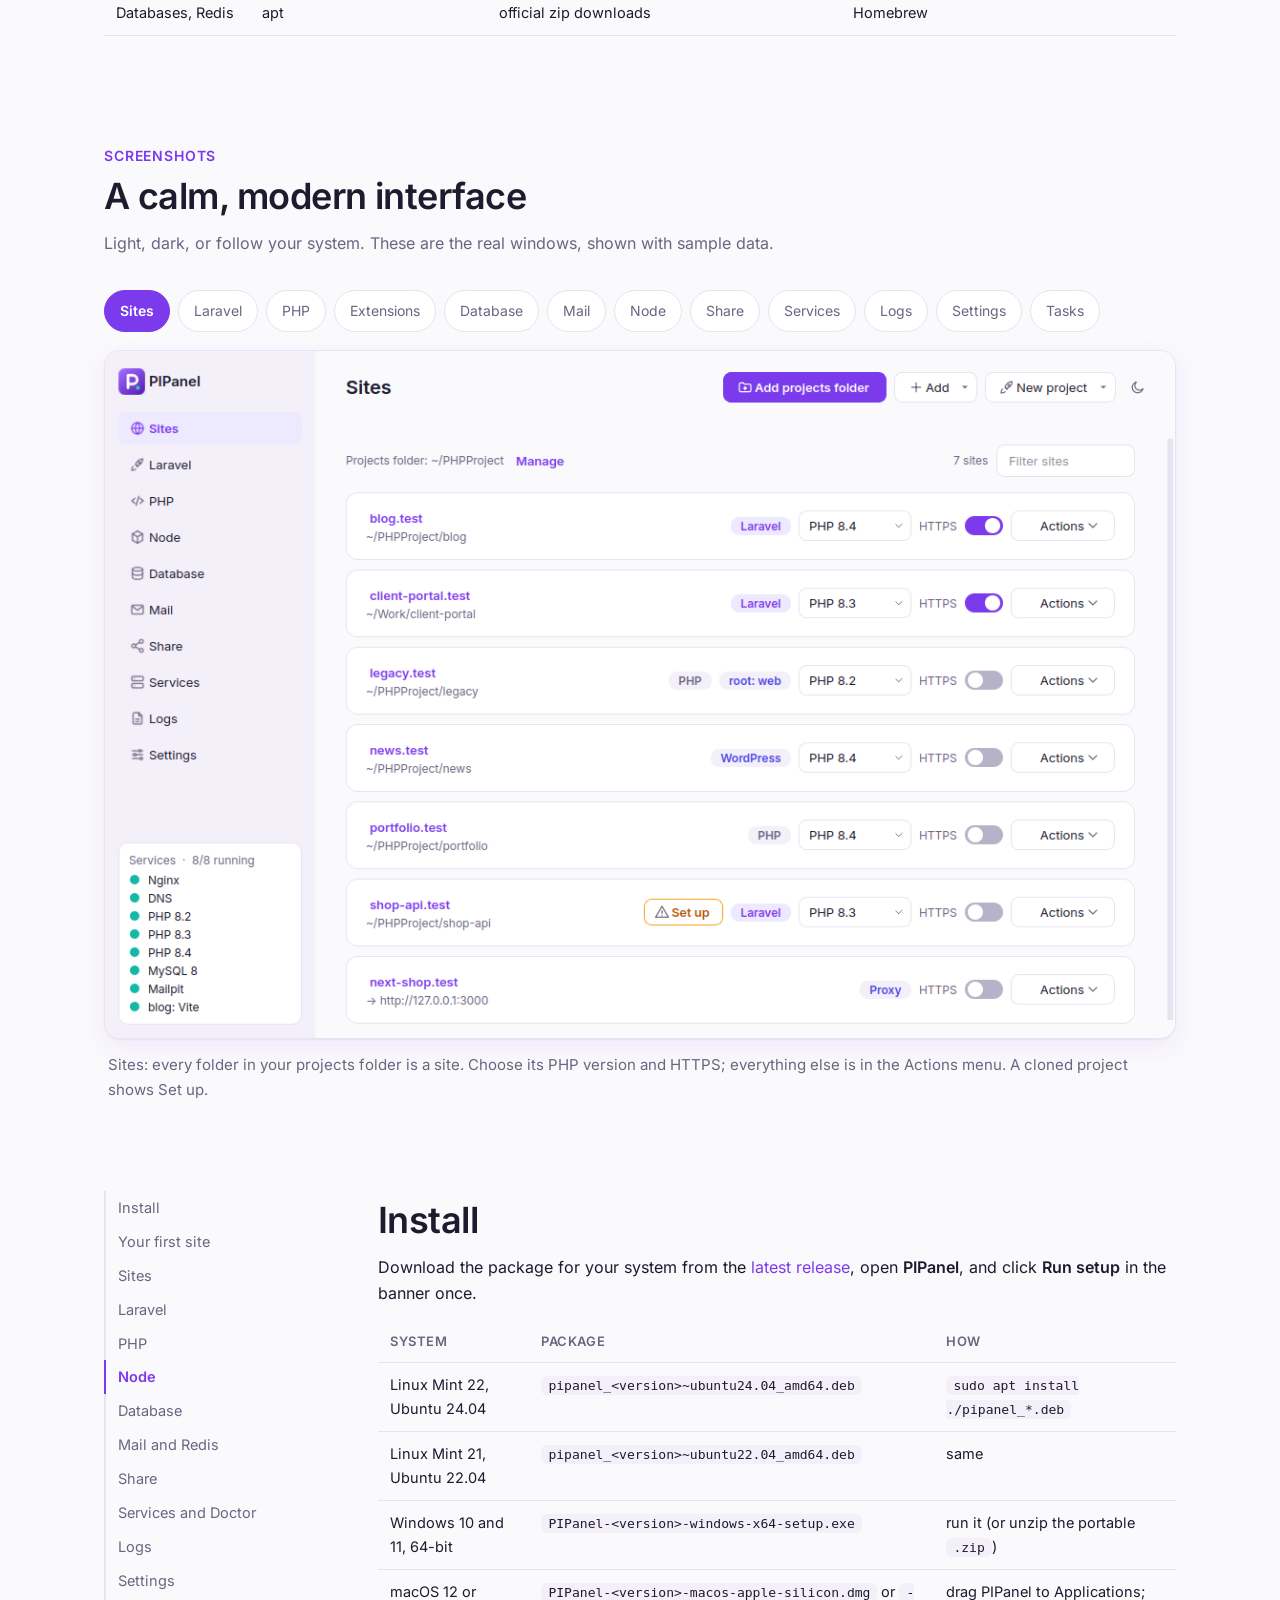
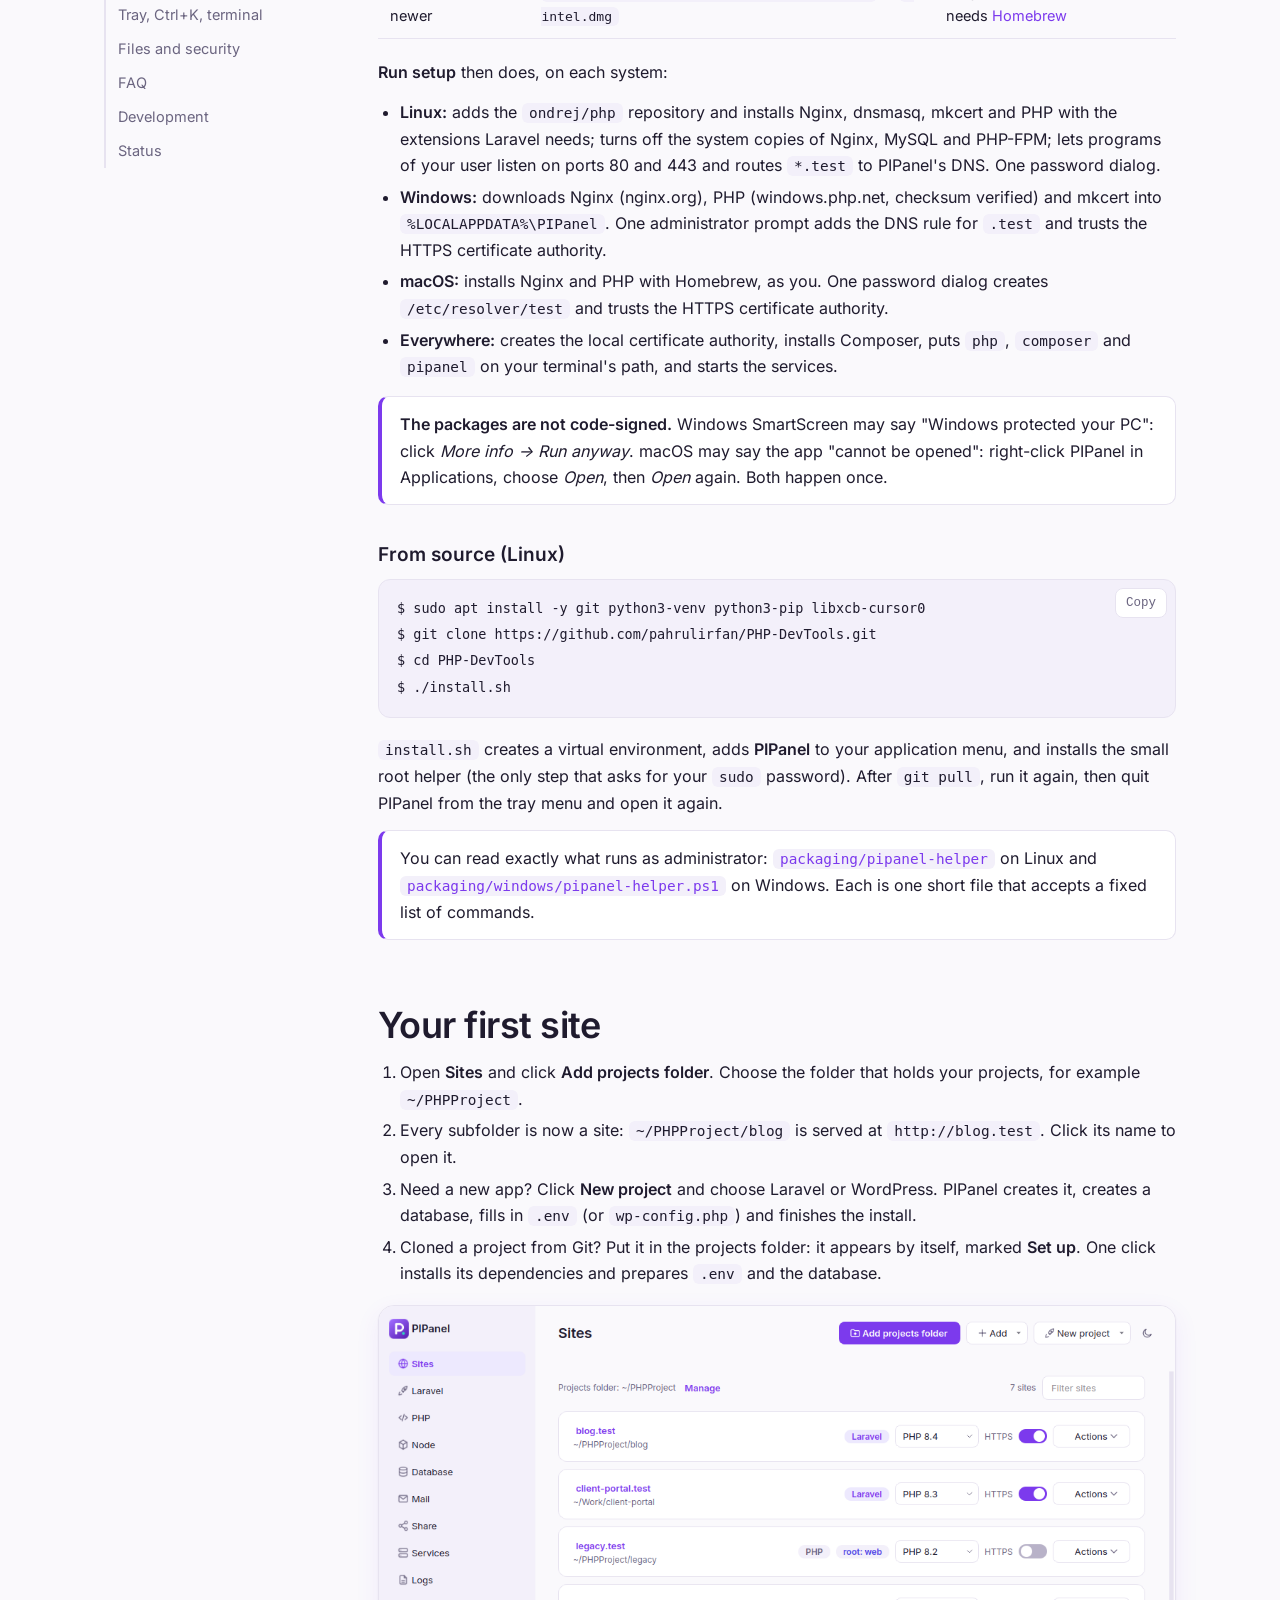
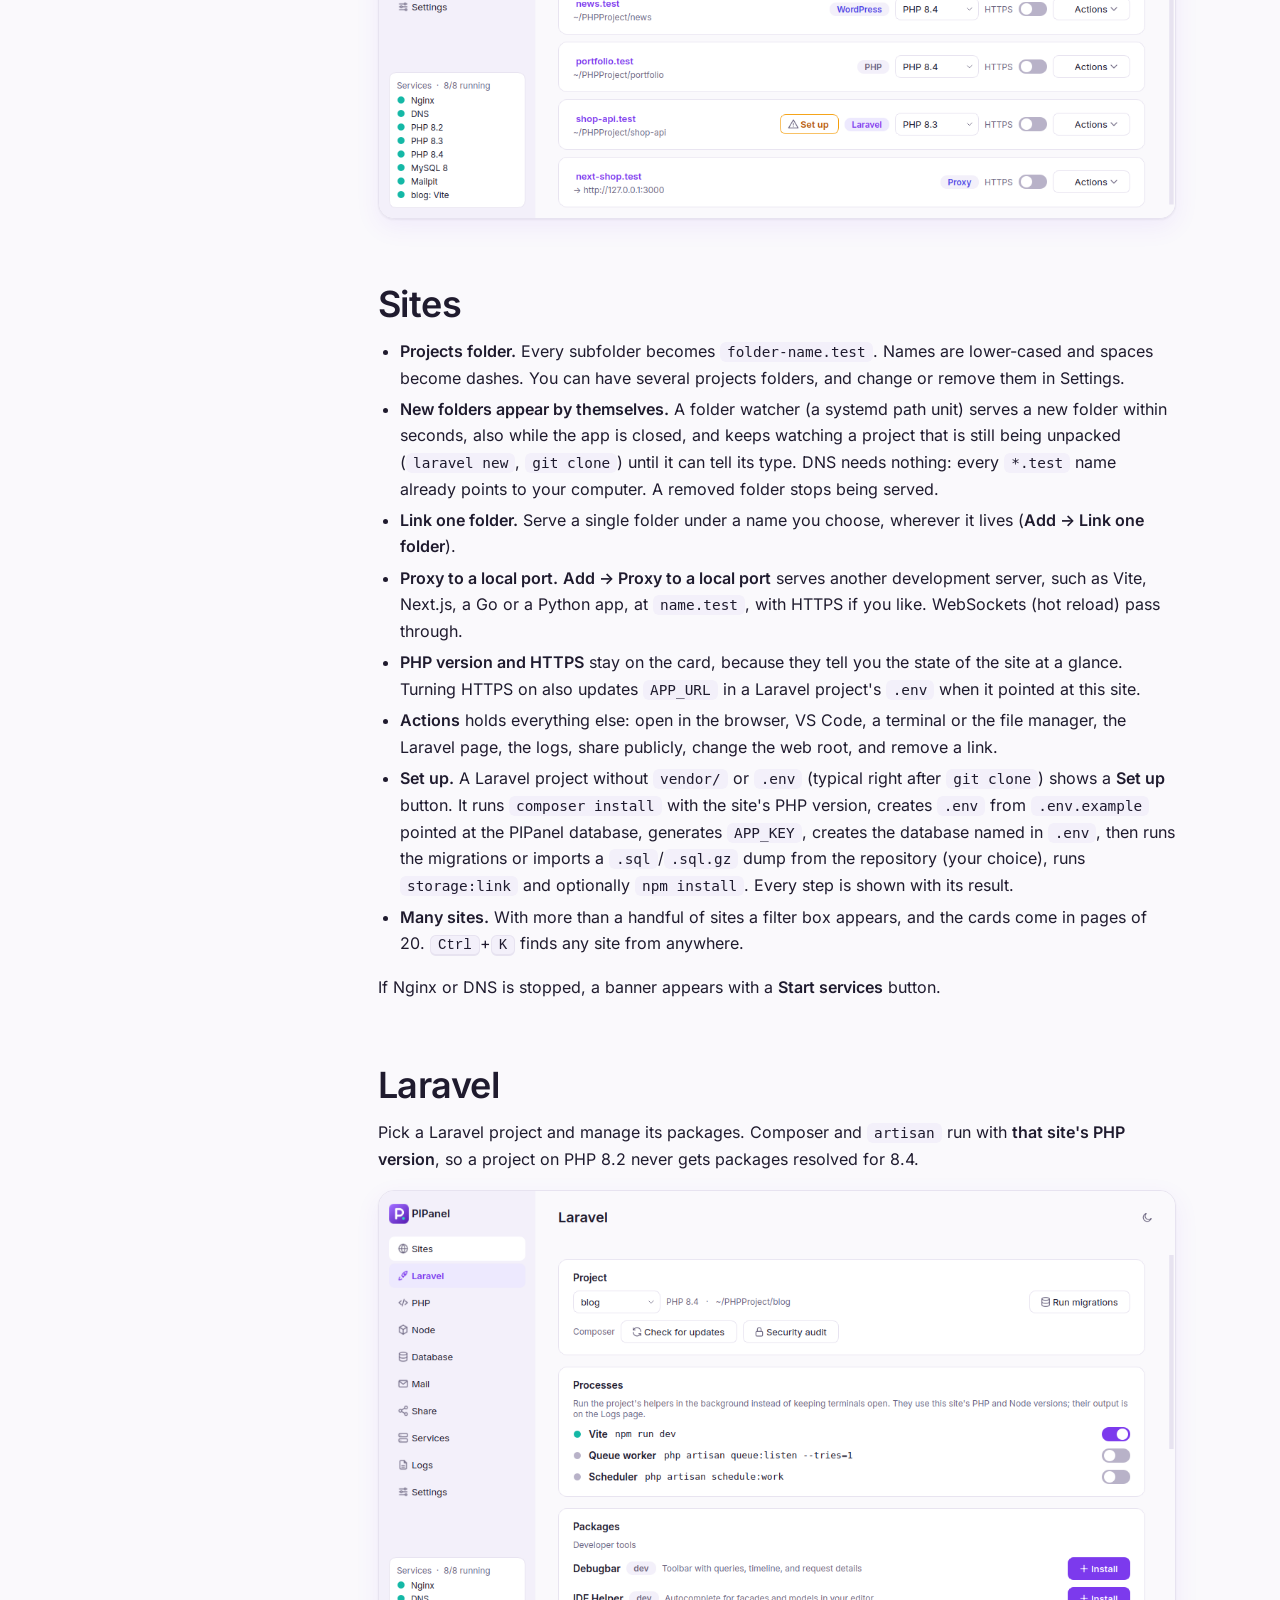
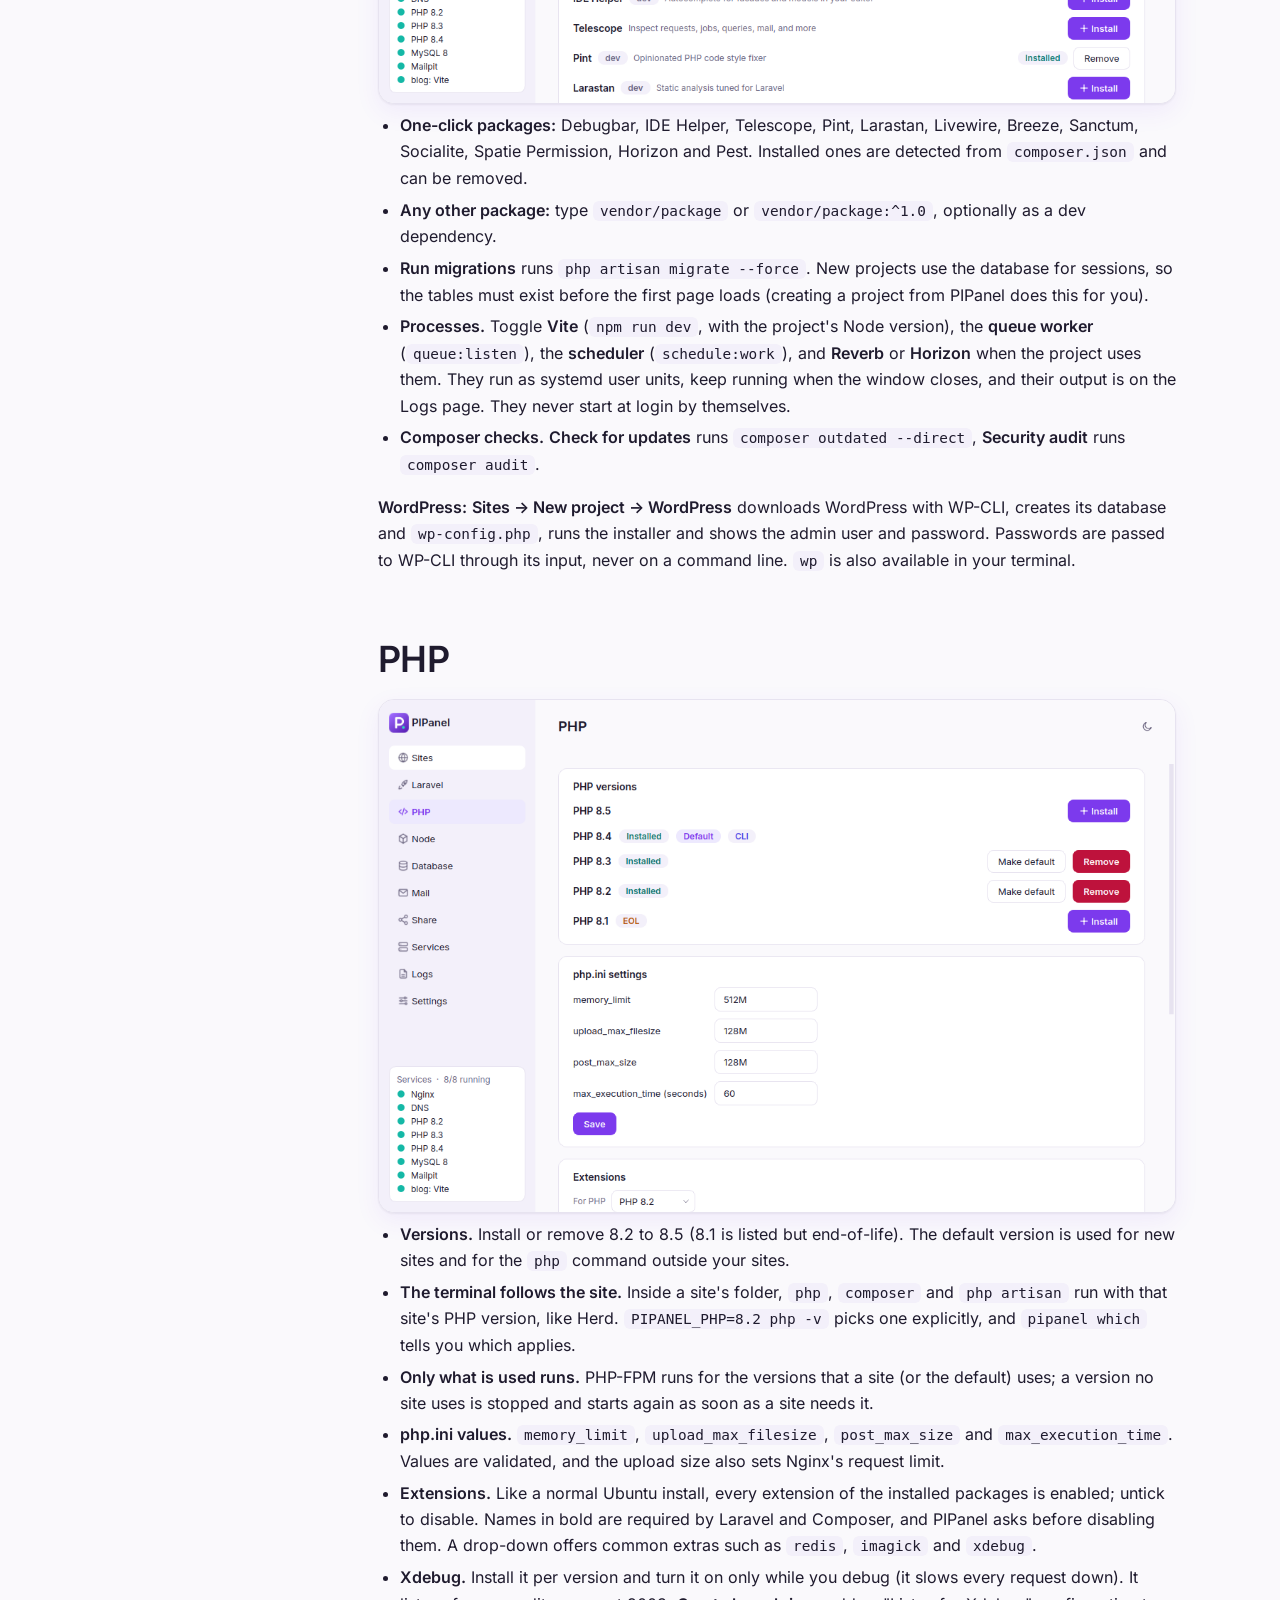
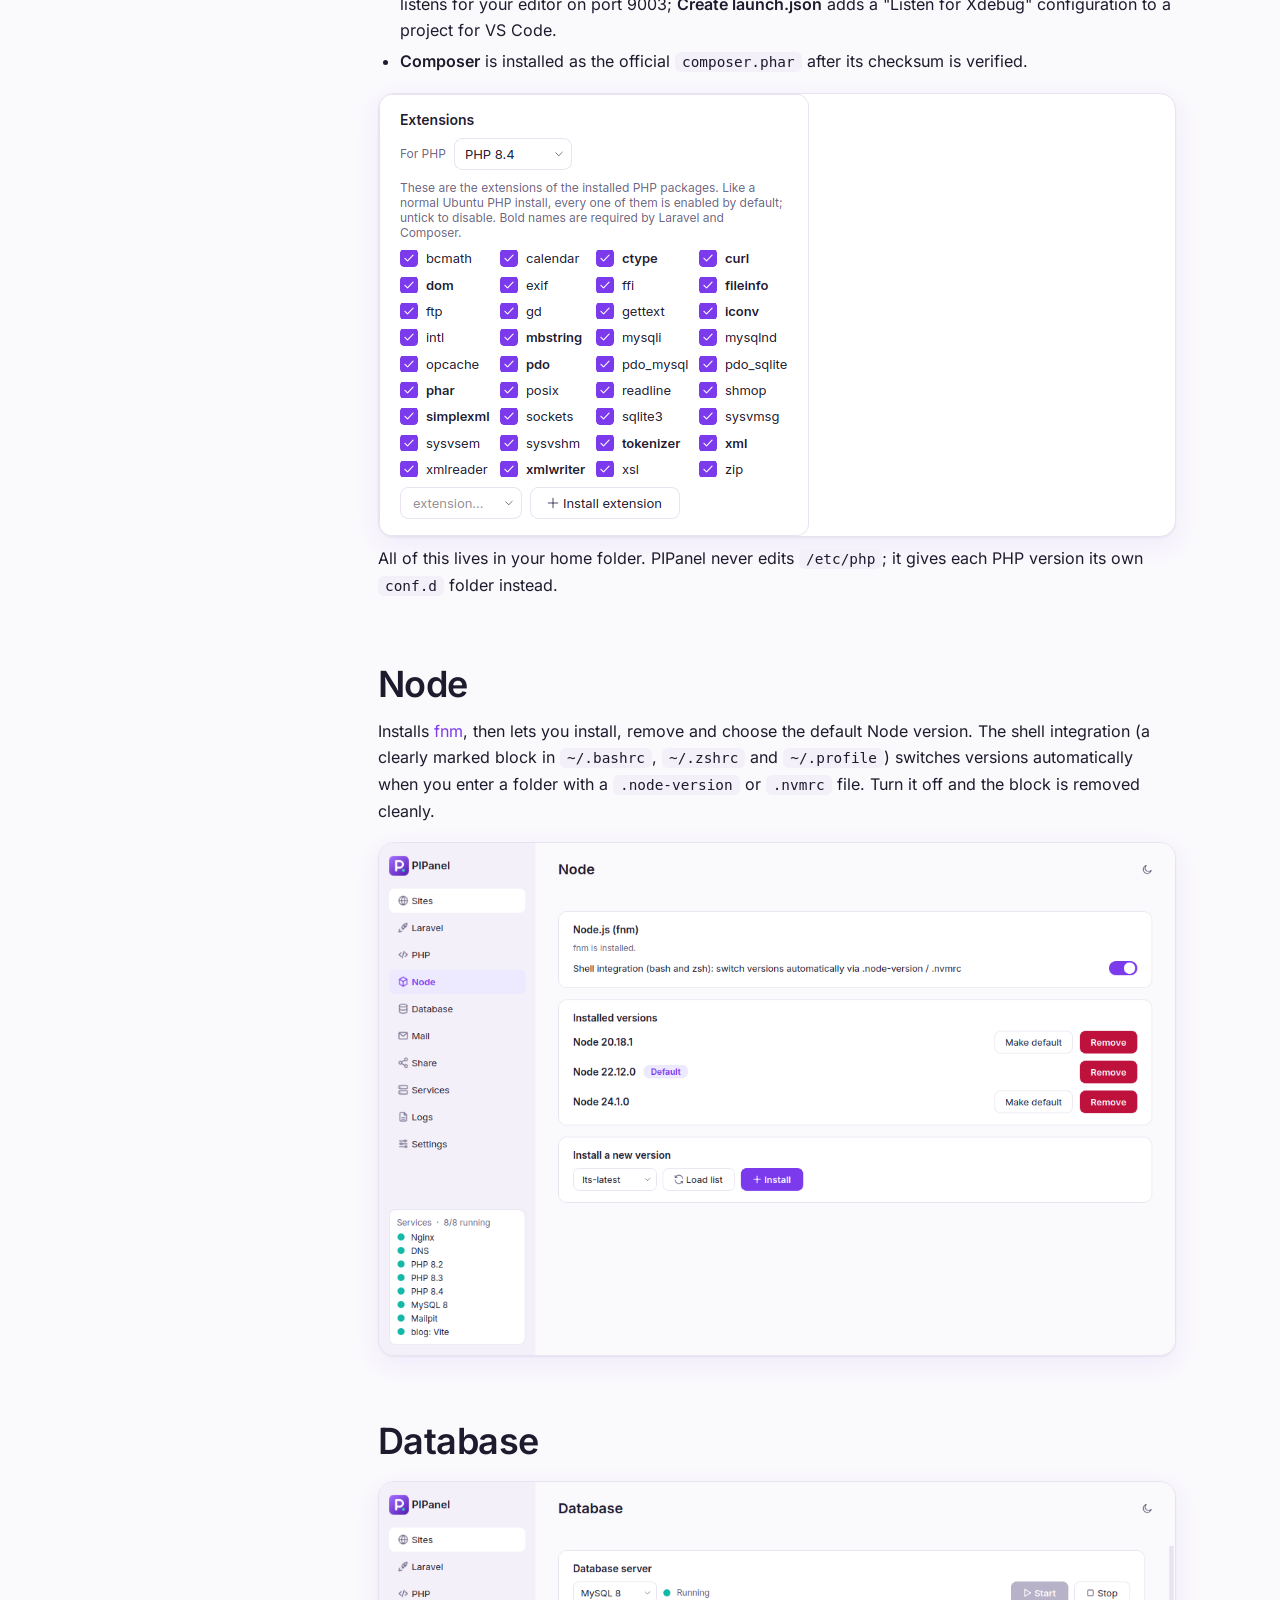
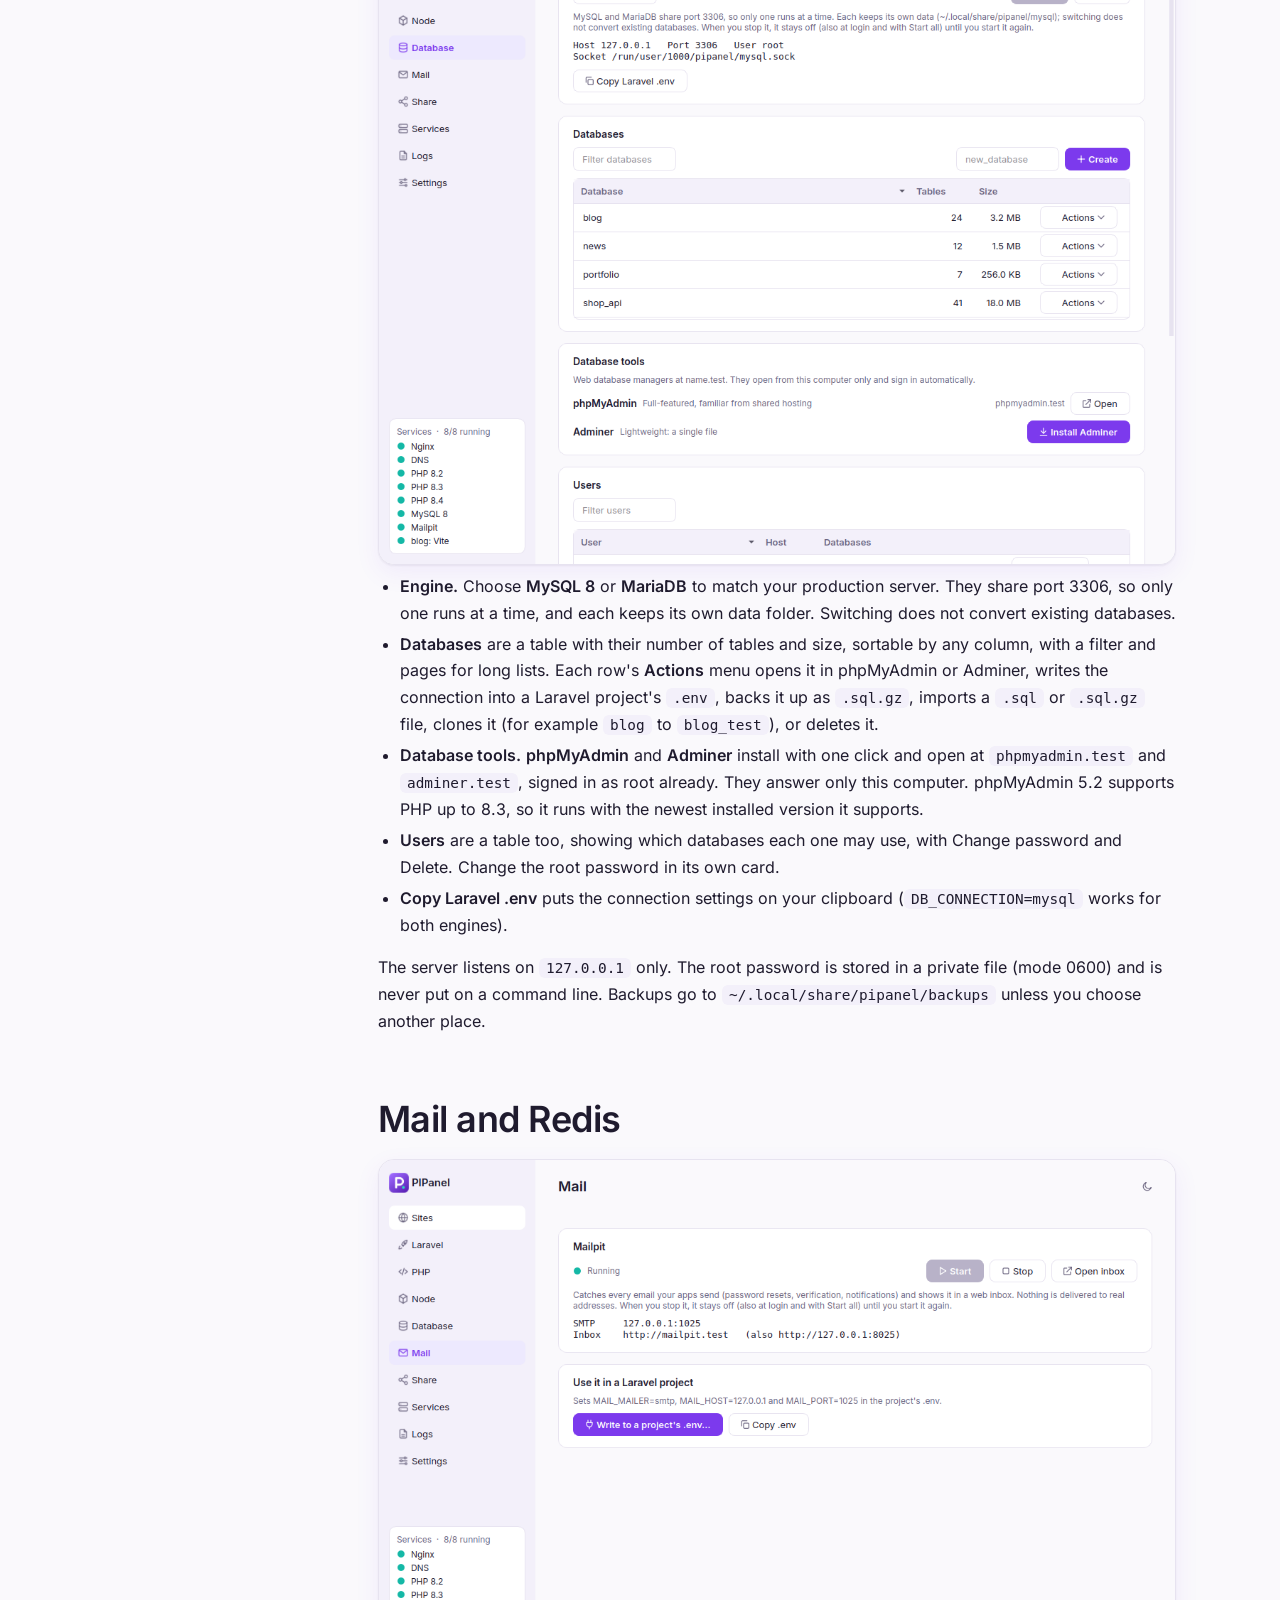
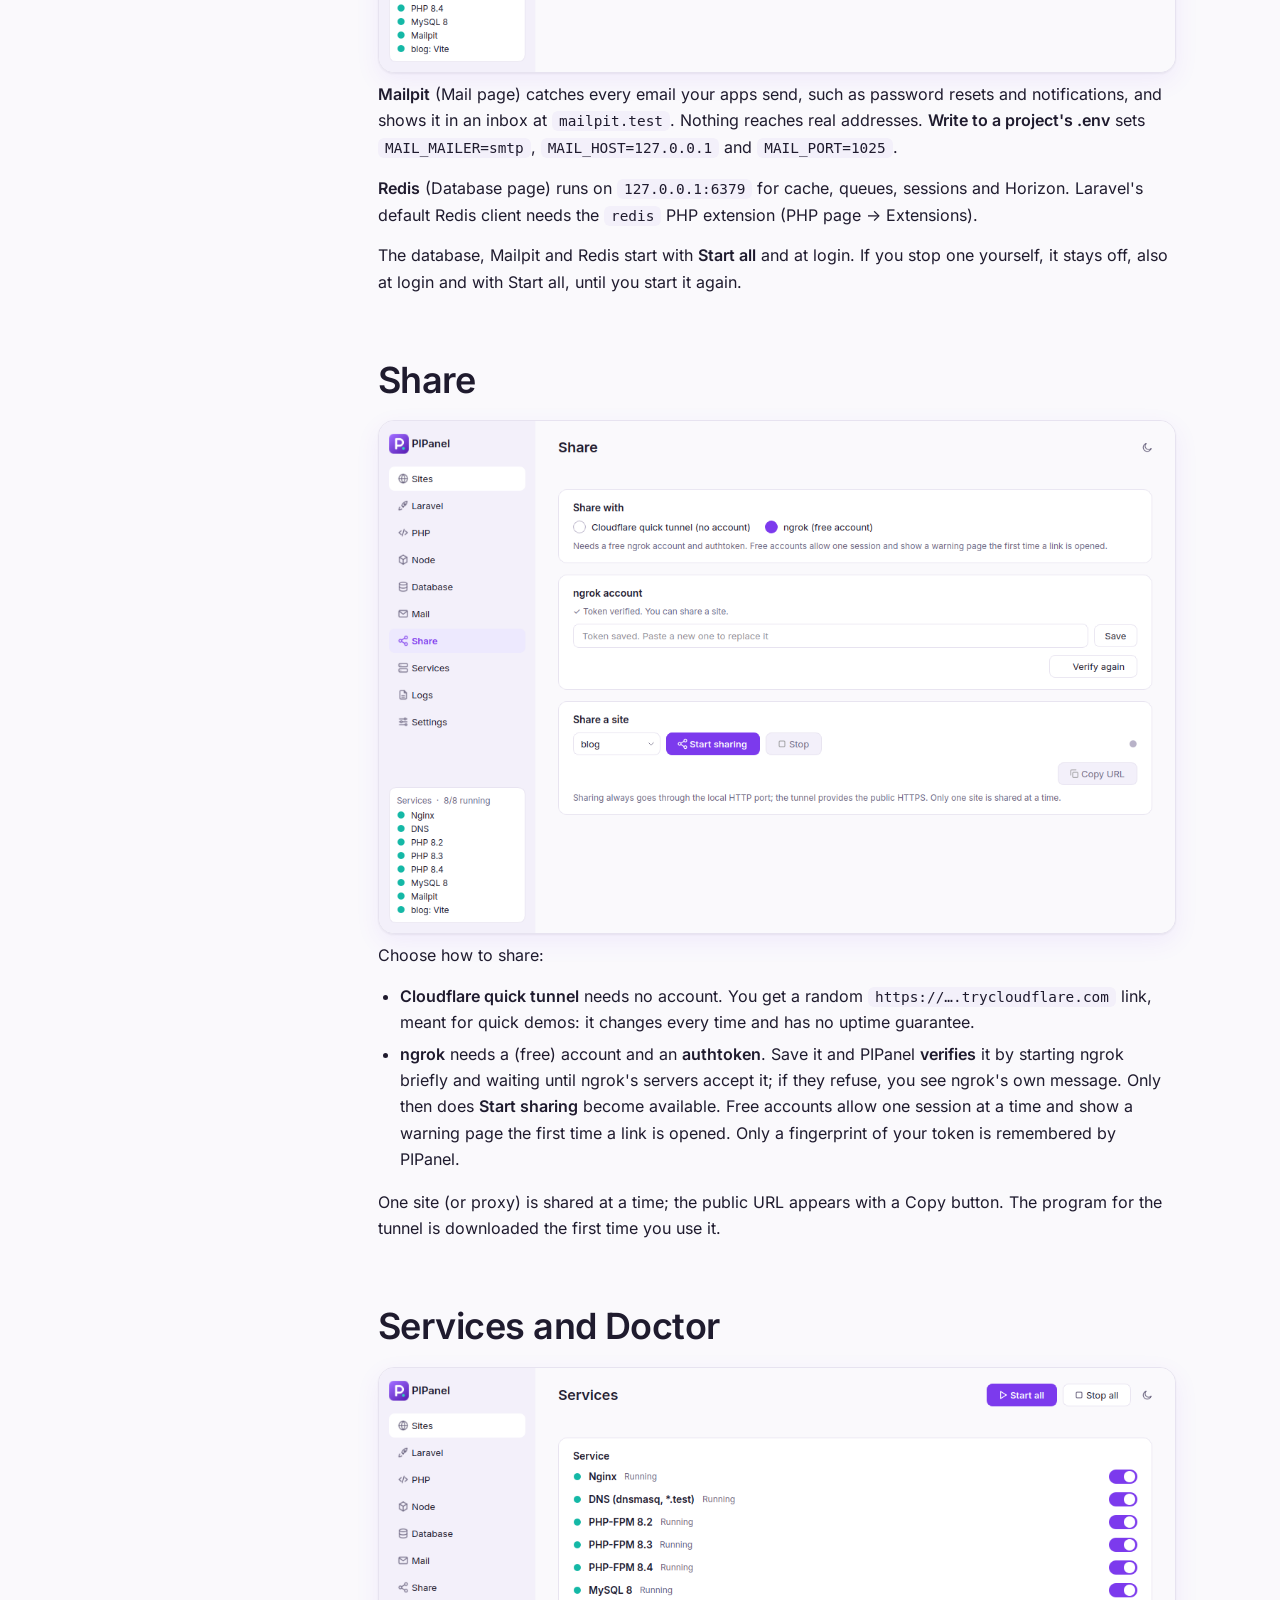
==== commit 5827f17f: "Document PIPanel for Linux, Windows and macOS" ====
--- a/docs/index.html
+++ b/docs/index.html
@@ -3,13 +3,13 @@
 <head>
 <meta charset="utf-8">
 <meta name="viewport" content="width=device-width, initial-scale=1">
-<title>PIPanel: local PHP development for Linux, without Docker</title>
-<meta name="description" content="PIPanel is a desktop app for Linux Mint and Ubuntu that runs Nginx, several PHP versions, MySQL or MariaDB, trusted HTTPS and *.test domains for your Laravel and PHP projects, with no Docker and no daily sudo.">
+<title>PIPanel: local PHP development for Linux, Windows and macOS, without Docker</title>
+<meta name="description" content="PIPanel is a desktop app for Linux, Windows and macOS that runs Nginx, several PHP versions, MySQL or MariaDB, trusted HTTPS and *.test domains for your Laravel and PHP projects, with no Docker and no daily administrator password.">
 <meta name="theme-color" content="#7c3aed">
 <link rel="icon" type="image/svg+xml" href="assets/logo.svg">
 <link rel="preload" href="assets/fonts/Inter-Regular.woff2" as="font" type="font/woff2" crossorigin>
 <link rel="stylesheet" href="assets/css/site.css">
-<meta property="og:title" content="PIPanel: local PHP development for Linux, without Docker">
+<meta property="og:title" content="PIPanel: local PHP development for Linux, Windows and macOS, without Docker">
 <meta property="og:description" content="Nginx, multiple PHP versions, MySQL or MariaDB, HTTPS and *.test domains in one desktop app.">
 <meta property="og:type" content="website">
 <meta property="og:image" content="https://pahrulirfan.github.io/PHP-DevTools/assets/img/light-sites.png">
@@ -45,7 +45,7 @@
 <!-- ============ HERO ============ -->
 <div class="hero">
   <div class="wrap">
-    <span class="eyebrow">For Linux Mint and Ubuntu</span>
+    <span class="eyebrow">For Linux, Windows and macOS</span>
     <h1>Local PHP development, <em>without Docker</em>.</h1>
     <p class="lead">PIPanel runs Nginx, several PHP versions, MySQL or MariaDB, trusted HTTPS and <code>*.test</code> domains for your Laravel and PHP projects. Install once, then work without opening a terminal or typing <code>sudo</code>.</p>
     <div class="cta">
@@ -54,7 +54,7 @@
     </div>
     <div class="hero-shot"><img data-shot="sites" src="assets/img/light-sites.png" width="1120" height="720" alt="PIPanel Sites page: a list of local sites such as blog.test and shop-api.test with PHP version pickers and HTTPS toggles"></div>
     <ul class="facts">
-      <li>Built for Linux</li><li>No Docker</li><li>Runs as your user</li><li>Free and open source</li>
+      <li>Linux, Windows, macOS</li><li>No Docker</li><li>Runs as your user</li><li>Free and open source</li>
     </ul>
   </div>
 </div>
@@ -64,7 +64,7 @@
   <div class="wrap">
     <div class="kicker">Why PIPanel</div>
     <h2>What you won't get from Herd or Laragon</h2>
-    <p class="sub">Herd is for macOS and Windows, Laragon for Windows. PIPanel brings the same comfort to Linux, and does a few things those apps leave to you.</p>
+    <p class="sub">Herd is for macOS and Windows, Laragon for Windows. PIPanel runs on all three, Linux included, with the same features everywhere, and does a few things those apps leave to you.</p>
     <div class="grid">
       <div class="card"><div class="ico"><svg viewBox="0 0 24 24" fill="none" stroke="currentColor" stroke-width="1.8" stroke-linecap="round" stroke-linejoin="round"><path d="M12 3v12"/><path d="m7 10 5 5 5-5"/><path d="M5 20h14"/></svg></div>
         <h3>Clone, click, run</h3><p><code>git clone</code> into your projects folder and the site appears by itself. <strong>Set up</strong> runs <code>composer install</code>, creates <code>.env</code>, the key and the database, and migrates or imports the SQL dump from the repository.</p></div>
@@ -82,7 +82,9 @@
     <div class="table-wrap" style="margin-top:30px"><table>
       <thead><tr><th></th><th>PIPanel</th><th>Laravel Herd</th><th>Laragon</th></tr></thead>
       <tbody>
-        <tr><td>Linux</td><td><strong>Yes</strong> (Mint, Ubuntu)</td><td>No (macOS, Windows)</td><td>No (Windows)</td></tr>
+        <tr><td>Linux</td><td><strong>Yes</strong> (Mint, Ubuntu)</td><td>No</td><td>No</td></tr>
+        <tr><td>Windows</td><td><strong>Yes</strong></td><td>Yes</td><td>Yes</td></tr>
+        <tr><td>macOS</td><td><strong>Yes</strong></td><td>Yes</td><td>No</td></tr>
         <tr><td>Mail inbox, Redis, log viewer, Xdebug</td><td><strong>Included</strong></td><td>Herd Pro (paid)</td><td>Mail catcher included</td></tr>
         <tr><td>Set up a cloned project in one click</td><td><strong>Yes</strong></td><td>No</td><td>No</td></tr>
         <tr><td>Background Vite, queue, scheduler per project</td><td><strong>Yes</strong></td><td>No</td><td>No</td></tr>
@@ -133,15 +135,23 @@
   <div class="wrap">
     <div class="kicker">How it works</div>
     <h2>Real services, managed for you</h2>
-    <p class="sub">PIPanel is a friendly control panel for ordinary Linux software. Nothing is hidden in a container, and everything it starts runs as <strong>your</strong> user through <code>systemctl --user</code>.</p>
+    <p class="sub">PIPanel is a friendly control panel for ordinary software: Nginx, PHP, MySQL or MariaDB. Nothing is hidden in a container, and everything it starts runs as <strong>your</strong> user.</p>
     <div class="flow" role="img" aria-label="Request path: browser, dnsmasq, Nginx, PHP-FPM, database">
       <div class="step"><b>Browser</b><small>blog.test</small></div><span class="arrow">→</span>
-      <div class="step"><b>dnsmasq</b><small>*.test → 127.0.0.1</small></div><span class="arrow">→</span>
+      <div class="step"><b>DNS</b><small>*.test → 127.0.0.1</small></div><span class="arrow">→</span>
       <div class="step"><b>Nginx</b><small>one config per site</small></div><span class="arrow">→</span>
-      <div class="step"><b>PHP-FPM</b><small>the version you chose</small></div><span class="arrow">→</span>
+      <div class="step"><b>PHP</b><small>the version you chose</small></div><span class="arrow">→</span>
       <div class="step"><b>MySQL / MariaDB</b><small>your own instance</small></div>
     </div>
-    <p style="margin-top:22px">Because the services are systemd user units, they survive closing the window, restart on failure, and write logs you can read in the app. The only thing that needs administrator rights is the one-time setup and installing or removing packages, and that goes through a small, fixed-purpose helper (see <a href="#security">Files and security</a>).</p>
+    <p style="margin-top:22px">The services survive closing the window, restart when they fail, and write logs you can read in the app. On Linux they are systemd user units; on Windows and macOS a small PIPanel agent does the same job and starts at login. Administrator rights are needed only once, for the DNS rule of <code>.test</code> and the HTTPS certificate authority (and on Linux for package installs), through a small, fixed-purpose helper (see <a href="#security">Files and security</a>).</p>
+    <div class="table-wrap" style="margin-top:22px"><table>
+      <thead><tr><th></th><th>Linux</th><th>Windows</th><th>macOS</th></tr></thead>
+      <tbody>
+        <tr><td>Services</td><td>systemd user units</td><td>PIPanel's agent</td><td>PIPanel's agent (LaunchAgent)</td></tr>
+        <tr><td><code>*.test</code></td><td>dnsmasq + systemd-resolved</td><td>PIPanel's DNS + a Name Resolution Policy rule</td><td>PIPanel's DNS + <code>/etc/resolver/test</code></td></tr>
+        <tr><td>PHP</td><td>PHP-FPM, <code>ondrej/php</code></td><td>php-cgi pools, windows.php.net builds</td><td>PHP-FPM, Homebrew (<code>shivammathur/php</code>)</td></tr>
+        <tr><td>Databases, Redis</td><td>apt</td><td>official zip downloads</td><td>Homebrew</td></tr>
+      </tbody></table></div>
   </div>
 </section>
 
@@ -196,21 +206,30 @@
     <div class="doc">
 
 <h2 id="install">Install</h2>
-<p>PIPanel is tested on <strong>Linux Mint 22.3</strong> (Ubuntu 24.04 base, Cinnamon). It needs a systemd-based Debian/Ubuntu system with <code>apt</code> and <code>systemd-resolved</code>, and Python 3.10 or newer.</p>
+<p>Download the package for your system from the <a href="https://github.com/pahrulirfan/PHP-DevTools/releases/latest">latest release</a>, open <strong>PIPanel</strong>, and click <strong>Run setup</strong> in the banner once.</p>
+<div class="table-wrap"><table>
+<thead><tr><th>System</th><th>Package</th><th>How</th></tr></thead>
+<tbody>
+<tr><td>Linux Mint 22, Ubuntu 24.04</td><td><code>pipanel_&lt;version&gt;~ubuntu24.04_amd64.deb</code></td><td><code>sudo apt install ./pipanel_*.deb</code></td></tr>
+<tr><td>Linux Mint 21, Ubuntu 22.04</td><td><code>pipanel_&lt;version&gt;~ubuntu22.04_amd64.deb</code></td><td>same</td></tr>
+<tr><td>Windows 10 and 11, 64-bit</td><td><code>PIPanel-&lt;version&gt;-windows-x64-setup.exe</code></td><td>run it (or unzip the portable <code>.zip</code>)</td></tr>
+<tr><td>macOS 12 or newer</td><td><code>PIPanel-&lt;version&gt;-macos-apple-silicon.dmg</code> or <code>-intel.dmg</code></td><td>drag PIPanel to Applications; needs <a href="https://brew.sh">Homebrew</a></td></tr>
+</tbody></table></div>
+<p><strong>Run setup</strong> then does, on each system:</p>
+<ul>
+  <li><strong>Linux:</strong> adds the <code>ondrej/php</code> repository and installs Nginx, dnsmasq, mkcert and PHP with the extensions Laravel needs; turns off the system copies of Nginx, MySQL and PHP-FPM; lets programs of your user listen on ports 80 and 443 and routes <code>*.test</code> to PIPanel's DNS. One password dialog.</li>
+  <li><strong>Windows:</strong> downloads Nginx (nginx.org), PHP (windows.php.net, checksum verified) and mkcert into <code>%LOCALAPPDATA%\PIPanel</code>. One administrator prompt adds the DNS rule for <code>.test</code> and trusts the HTTPS certificate authority.</li>
+  <li><strong>macOS:</strong> installs Nginx and PHP with Homebrew, as you. One password dialog creates <code>/etc/resolver/test</code> and trusts the HTTPS certificate authority.</li>
+  <li><strong>Everywhere:</strong> creates the local certificate authority, installs Composer, puts <code>php</code>, <code>composer</code> and <code>pipanel</code> on your terminal's path, and starts the services.</li>
+</ul>
+<div class="note"><p><strong>The packages are not code-signed.</strong> Windows SmartScreen may say "Windows protected your PC": click <em>More info → Run anyway</em>. macOS may say the app "cannot be opened": right-click PIPanel in Applications, choose <em>Open</em>, then <em>Open</em> again. Both happen once.</p></div>
+<h3>From source (Linux)</h3>
 <pre><code>$ sudo apt install -y git python3-venv python3-pip libxcb-cursor0
 $ git clone https://github.com/pahrulirfan/PHP-DevTools.git
 $ cd PHP-DevTools
 $ ./install.sh</code></pre>
-<p><code>install.sh</code> creates a virtual environment, installs the app, adds <strong>PIPanel</strong> to your application menu, and installs the small root helper (this is the only step that asks for your <code>sudo</code> password).</p>
-<p>Open <strong>PIPanel</strong> from the menu and click <strong>Run setup</strong> in the banner. A system password dialog appears once. Setup then:</p>
-<ul>
-  <li>adds the <code>ondrej/php</code> repository and installs Nginx, dnsmasq, mkcert and PHP with the extensions Laravel needs;</li>
-  <li>turns off the system copies of Nginx, MySQL and PHP-FPM, so only PIPanel's own instances run;</li>
-  <li>lets programs started by your user listen on ports 80 and 443, and routes <code>*.test</code> to PIPanel's DNS;</li>
-  <li>creates a local certificate authority for trusted HTTPS, installs Composer, and starts the services.</li>
-</ul>
-<p>To update PIPanel later, run <code>git pull</code> and <code>./install.sh</code> again, then quit PIPanel from the tray menu and open it again.</p>
-<div class="note"><p>You can read exactly what runs as root in <a href="https://github.com/pahrulirfan/PHP-DevTools/blob/main/packaging/pipanel-helper"><code>packaging/pipanel-helper</code></a>. It is one short file that accepts a fixed list of commands.</p></div>
+<p><code>install.sh</code> creates a virtual environment, adds <strong>PIPanel</strong> to your application menu, and installs the small root helper (the only step that asks for your <code>sudo</code> password). After <code>git pull</code>, run it again, then quit PIPanel from the tray menu and open it again.</p>
+<div class="note"><p>You can read exactly what runs as administrator: <a href="https://github.com/pahrulirfan/PHP-DevTools/blob/main/packaging/pipanel-helper"><code>packaging/pipanel-helper</code></a> on Linux and <a href="https://github.com/pahrulirfan/PHP-DevTools/blob/main/packaging/windows/pipanel-helper.ps1"><code>packaging/windows/pipanel-helper.ps1</code></a> on Windows. Each is one short file that accepts a fixed list of commands.</p></div>
 
 <h2 id="quickstart">Your first site</h2>
 <ol>
@@ -331,8 +350,9 @@
 
 <h2 id="security">Files and security</h2>
 <h3>Where things live</h3>
+<p>On Linux, PIPanel follows the XDG folders below. On Windows everything lives in <code>%LOCALAPPDATA%\PIPanel\{config,data,state,run}</code>, on macOS in <code>~/Library/PIPanel/{config,data,state,run}</code>, with the same layout inside; the services are described in <code>config/units/</code> there instead of systemd units.</p>
 <div class="table-wrap"><table>
-<thead><tr><th>What</th><th>Where</th></tr></thead>
+<thead><tr><th>What</th><th>Where (Linux)</th></tr></thead>
 <tbody>
 <tr><td>Settings</td><td><code>~/.config/pipanel/config.json</code></td></tr>
 <tr><td>Generated Nginx, PHP-FPM, DNS and database config</td><td><code>~/.config/pipanel/{nginx,php,dns,mysql,mariadb}/</code></td></tr>
@@ -345,10 +365,12 @@
 <tr><td>Sockets and PID files</td><td><code>$XDG_RUNTIME_DIR/pipanel/</code> (cleaned at logout)</td></tr>
 <tr><td>Root helper</td><td><code>/usr/lib/pipanel/pipanel-helper</code> and a polkit policy</td></tr>
 </tbody></table></div>
-<h3>What runs as root</h3>
-<p>Only the helper, started through <code>pkexec</code> (the normal graphical password dialog). It is owned by root, so it cannot be edited by your user or by other programs, and it accepts only these commands: <code>setup</code>, <code>install-php</code>, <code>remove-php</code>, <code>install-ext</code>, <code>install-database</code>, <code>install-redis</code>, <code>trust-ca</code>, <code>untrust-ca</code> and <code>disable-system-services</code>. Doctor tells you when the installed helper is older than the app; run <code>./install.sh</code> again to update it. Each argument is validated (for example a PHP version must match <code>8.N</code>), and the user to configure is taken from the system's <code>PKEXEC_UID</code>, never from arguments. <code>trust-ca</code> only accepts your own mkcert root certificate, and refuses anything that contains a private key.</p>
-<p>Everything else, including Nginx, PHP, the database, Redis, Mailpit and the tunnels, runs as you. Mailpit, Adminer and phpMyAdmin answer only requests from this computer.</p>
+<h3>What runs as administrator</h3>
+<p><strong>Linux:</strong> only the helper, started through <code>pkexec</code> (the normal graphical password dialog). It is owned by root, so it cannot be edited by your user or by other programs, and it accepts only these commands: <code>setup</code>, <code>install-php</code>, <code>remove-php</code>, <code>install-ext</code>, <code>install-database</code>, <code>install-redis</code>, <code>trust-ca</code>, <code>untrust-ca</code> and <code>disable-system-services</code>. Doctor tells you when the installed helper is older than the app; run <code>./install.sh</code> again to update it. Each argument is validated (for example a PHP version must match <code>8.N</code>), and the user to configure is taken from the system's <code>PKEXEC_UID</code>, never from arguments. <code>trust-ca</code> only accepts your own mkcert root certificate, and refuses anything that contains a private key.</p>
+<p><strong>Windows:</strong> only <code>pipanel-helper.ps1</code>, installed with the app in Program Files (where only administrators can change it) and started through the UAC prompt. It adds or removes PIPanel's DNS rule for <code>.test</code> and trusts mkcert's root certificate of the current user, and refuses any other file or anything with a private key. <strong>macOS:</strong> the same two steps (<code>/etc/resolver/test</code> and the System keychain) through the system's password dialog.</p>
+<p>Everything else, including Nginx, PHP, the database, Redis, Mailpit and the tunnels, runs as you. Mailpit, Adminer and phpMyAdmin answer only requests from this computer; on Windows and macOS Nginx itself listens on <code>127.0.0.1</code> only.</p>
 <h3>Uninstall</h3>
+<p><strong>Windows:</strong> Settings → Apps → PIPanel → Uninstall (it stops the services first). <strong>macOS:</strong> quit PIPanel, run <code>pipanel stop</code>, and drag the app to the Trash. <strong>Linux package:</strong> <code>sudo apt remove pipanel</code>. <strong>Linux from source:</strong></p>
 <pre><code>$ ./uninstall.sh</code></pre>
 <p>Removes the services, launcher, shell blocks, the root helper and the system files that setup created. System packages (Nginx, PHP, MariaDB and so on) are left alone, and your data stays in <code>~/.config/pipanel</code> and <code>~/.local/share/pipanel</code> until you delete it.</p>
 
@@ -357,6 +379,10 @@
 <p>PIPanel's DNS or Nginx is not running. Open <strong>Sites</strong> and click <strong>Start services</strong> in the banner, or use <strong>Services → Start all</strong>. If that fails, the message explains why, most often a port conflict (next question). <strong>Services → Doctor</strong> shows the state of every part.</p></details>
 <details><summary>Start services says port 80 or 443 is already in use</summary>
 <p>Another program holds the port. PIPanel names it, and it is usually a Docker container such as DDEV's router (<code>ddev poweroff</code> stops it) or Apache. Either stop that program, or move PIPanel to other ports in <strong>Settings → Web ports</strong> (for example 8080 and 8443).</p></details>
+<details><summary>Windows: port 53 or 80 is already in use</summary>
+<p>PIPanel's DNS answers on <code>127.0.0.1:53</code> because the Windows DNS client can only ask port 53; some VPN clients use it too, and Doctor names them. Port 80 is usually IIS or another web server: stop it, or choose other ports in <strong>Settings → Web ports</strong>.</p></details>
+<details><summary>macOS: does PIPanel need Homebrew?</summary>
+<p>Yes. Nginx, PHP, MariaDB or MySQL and Redis come from Homebrew, installed as you. Install it from <a href="https://brew.sh">brew.sh</a> before running the setup.</p></details>
 <details><summary>A new Laravel project shows "Table 'sessions' doesn't exist"</summary>
 <p>New Laravel projects keep sessions in the database, so the migrations must run once. Creating a project from PIPanel does that for you. For an existing project, open the <strong>Laravel</strong> page and click <strong>Run migrations</strong>.</p></details>
 <details><summary>A project I cloned from Git shows an error</summary>
@@ -373,8 +399,8 @@
 <p>Not with the Cloudflare quick tunnel. ngrok refuses to start a tunnel without an account's authtoken (error <code>ERR_NGROK_4018</code>). Save the token on the <strong>Share</strong> page and click <strong>Verify token</strong>; sharing is enabled only after ngrok accepts it.</p></details>
 <details><summary>Should I choose MySQL or MariaDB?</summary>
 <p>Choose the one your production server uses. Many shared hosts run MariaDB, while many VPS and cloud setups run MySQL 8. Both work with Laravel, and you can keep both installed and switch (they use separate data folders).</p></details>
-<details><summary>Can I use Apache, or another operating system?</summary>
-<p>Not at the moment. PIPanel uses Nginx (like Laravel Herd) and has only been tested on Linux Mint 22.3. Ubuntu 22.04 and 24.04 are expected to work; other distributions are not supported. Applications that depend on <code>.htaccess</code> rules need an equivalent Nginx configuration.</p></details>
+<details><summary>Can I use Apache, or another Linux distribution?</summary>
+<p>Not at the moment. PIPanel uses Nginx (like Laravel Herd). On Linux it supports Ubuntu 22.04 and 24.04 and the Linux Mint versions based on them. Applications that depend on <code>.htaccess</code> rules need an equivalent Nginx configuration.</p></details>
 <details><summary>Can it run alongside Docker or DDEV?</summary>
 <p>Yes, as long as they do not use the same ports. They can share the machine, but only one program can listen on port 80 at a time.</p></details>
 
@@ -385,17 +411,18 @@
 $ .venv/bin/python tools/screenshots.py   # re-render the screenshots in docs/assets/img
 $ .venv/bin/python -m pipanel</code></pre>
 <p>The code is split on purpose: <code>pipanel/core</code> never imports Qt and is tested without a display; the UI only talks to <code>core.controller.Controller</code>. Services, config and files are written through small modules (<code>services.py</code>, <code>php.py</code>, <code>mysql.py</code>, <code>laravel.py</code>, <code>ngrok.py</code>) that take a fake <code>Runner</code> in tests.</p>
-<p>Besides the automated tests, <code>tools/e2e_*.py</code> run the real thing without root: Nginx and PHP-FPM serving a site over HTTP and HTTPS, MySQL and MariaDB logins, Composer, fnm and ngrok, proxies, Mailpit, Adminer and phpMyAdmin, background processes, the folder watcher, and (with <code>E2E_TUNNEL=1</code> and <code>E2E_WORDPRESS=1</code>) a public Cloudflare tunnel and a WordPress install on a throwaway MariaDB. They use their own unit prefix, so they never touch a real installation.</p>
+<p>Besides the automated tests, <code>tools/e2e_*.py</code> run the real thing without root: Nginx and PHP-FPM serving a site over HTTP and HTTPS, MySQL and MariaDB logins, Composer, fnm and ngrok, proxies, Mailpit, Adminer and phpMyAdmin, background processes, the folder watcher, and (with <code>E2E_TUNNEL=1</code> and <code>E2E_WORDPRESS=1</code>) a public Cloudflare tunnel and a WordPress install on a throwaway MariaDB. They use their own unit prefix, so they never touch a real installation. <code>tools/e2e_desktop.py</code> does the same on Windows and macOS (real downloads or Homebrew, the agent, DNS through the system resolver, two PHP versions, MariaDB, Mailpit and Redis). GitHub Actions runs the unit tests on all three systems and the real-service checks on Windows and macOS for every push; a <code>v*</code> tag builds and tests the <code>.deb</code> packages, the Windows installer and the macOS app and publishes them as a release.</p>
 <p>Read the full design notes in <a href="https://github.com/pahrulirfan/PHP-DevTools/blob/main/PLAN.md">PLAN.md</a>.</p>
 
 <h2 id="status">Status and known limits</h2>
 <ul>
-  <li>Tested on Linux Mint 22.3 (Cinnamon, Ubuntu 24.04 base). The automated suite has more than 380 tests; the real-service scripts cover the web stack, both databases, the tools, the folder watcher and the downloads.</li>
+  <li>Used daily on Linux Mint 22.3 (Cinnamon, Ubuntu 24.04 base). The automated suite has more than 400 tests on Linux, Windows and macOS; the real-service scripts cover the web stack, both databases, the tools, the folder watcher and the downloads.</li>
+  <li>Windows and macOS are tested on GitHub's Windows Server and macOS runners with the real services. They have had less use on real desktops so far: please report what you find.</li>
+  <li>The packages are not code-signed (see <a href="#install">Install</a>).</li>
   <li>Following the system theme on Cinnamon relies on a <code>gsettings</code> fallback because Qt does not report it there.</li>
   <li>Cloudflare quick tunnels are tested end to end. The ngrok failure paths (no token, invalid token) are checked against ngrok's servers; a successful ngrok tunnel needs a real account and is exercised by you, not by the tests.</li>
-  <li>Installing Redis and the other root helper commands need root, so they are covered by dry-run tests of the helper.</li>
+  <li>On Linux, installing Redis and the other root helper commands need root, so they are covered by dry-run tests of the helper.</li>
   <li>PostgreSQL is not supported yet.</li>
-  <li>Not yet packaged as a <code>.deb</code> or AppImage.</li>
 </ul>
 
     </div>
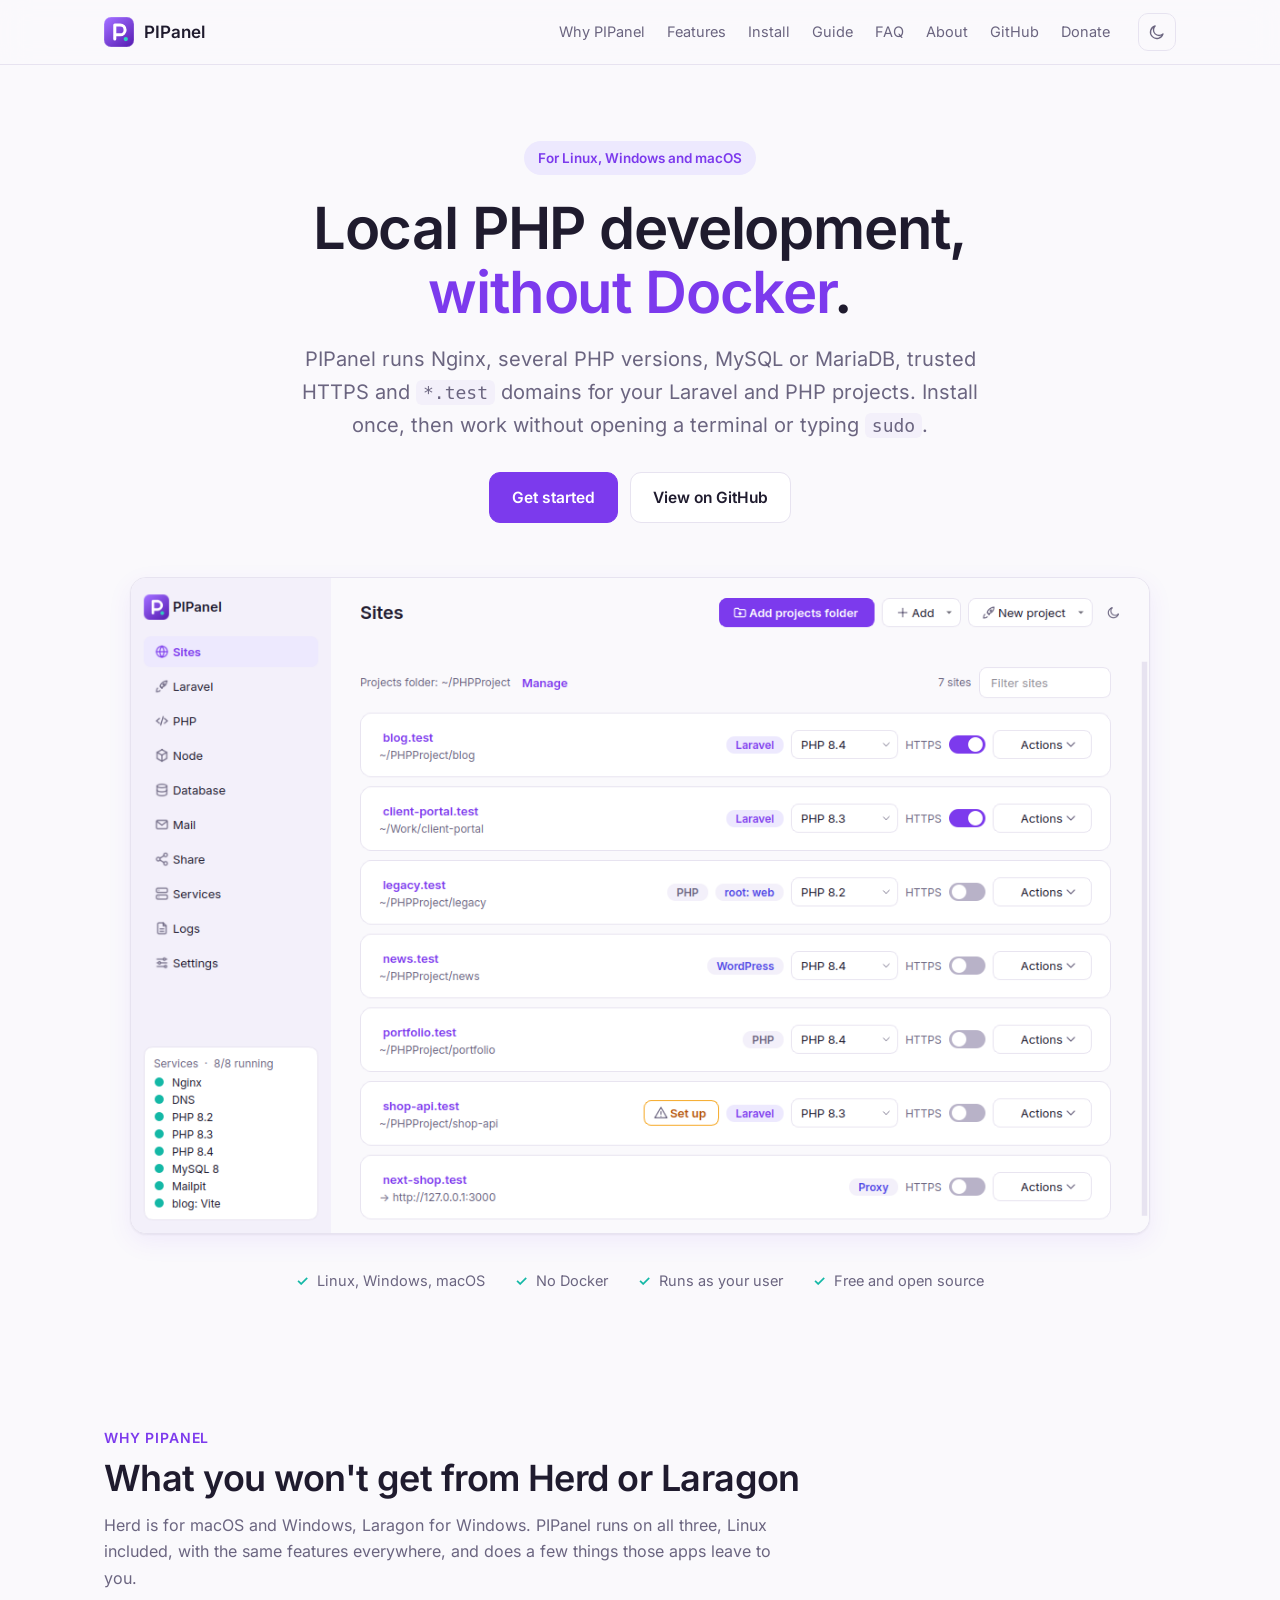
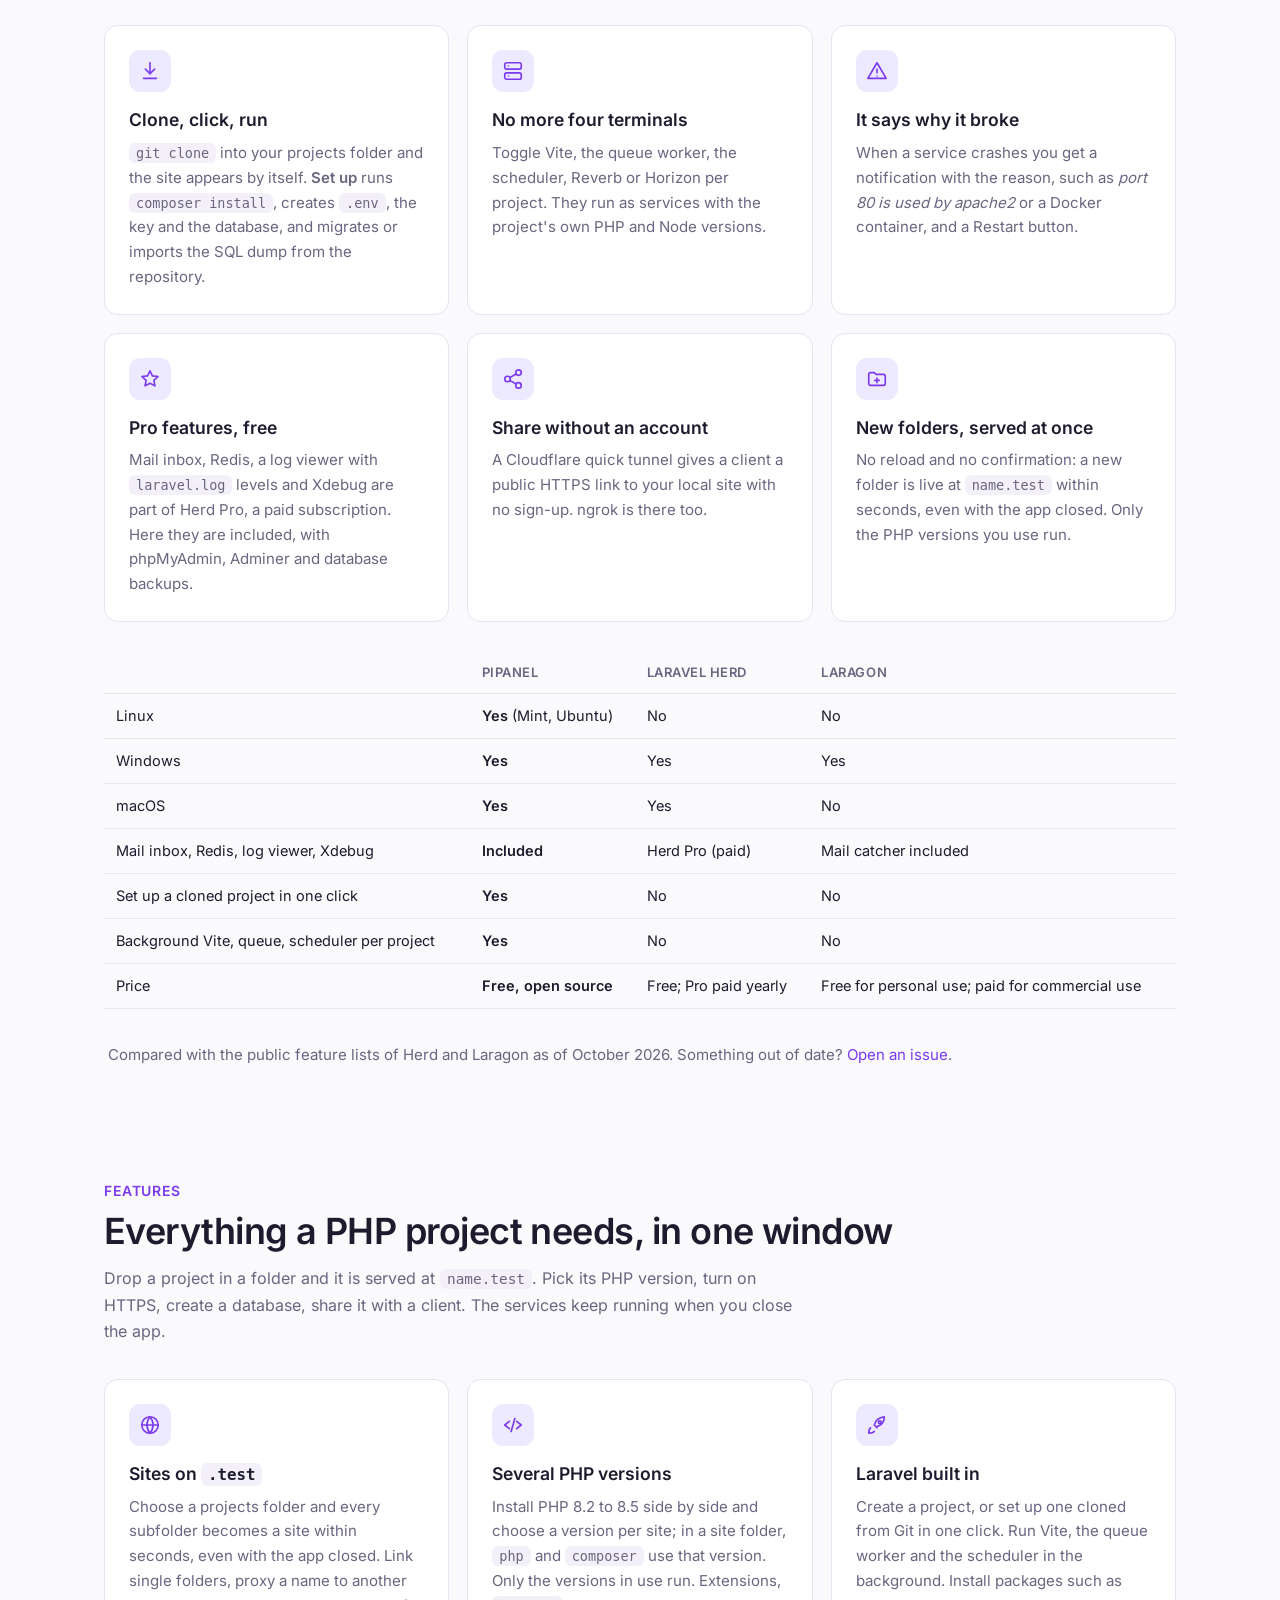
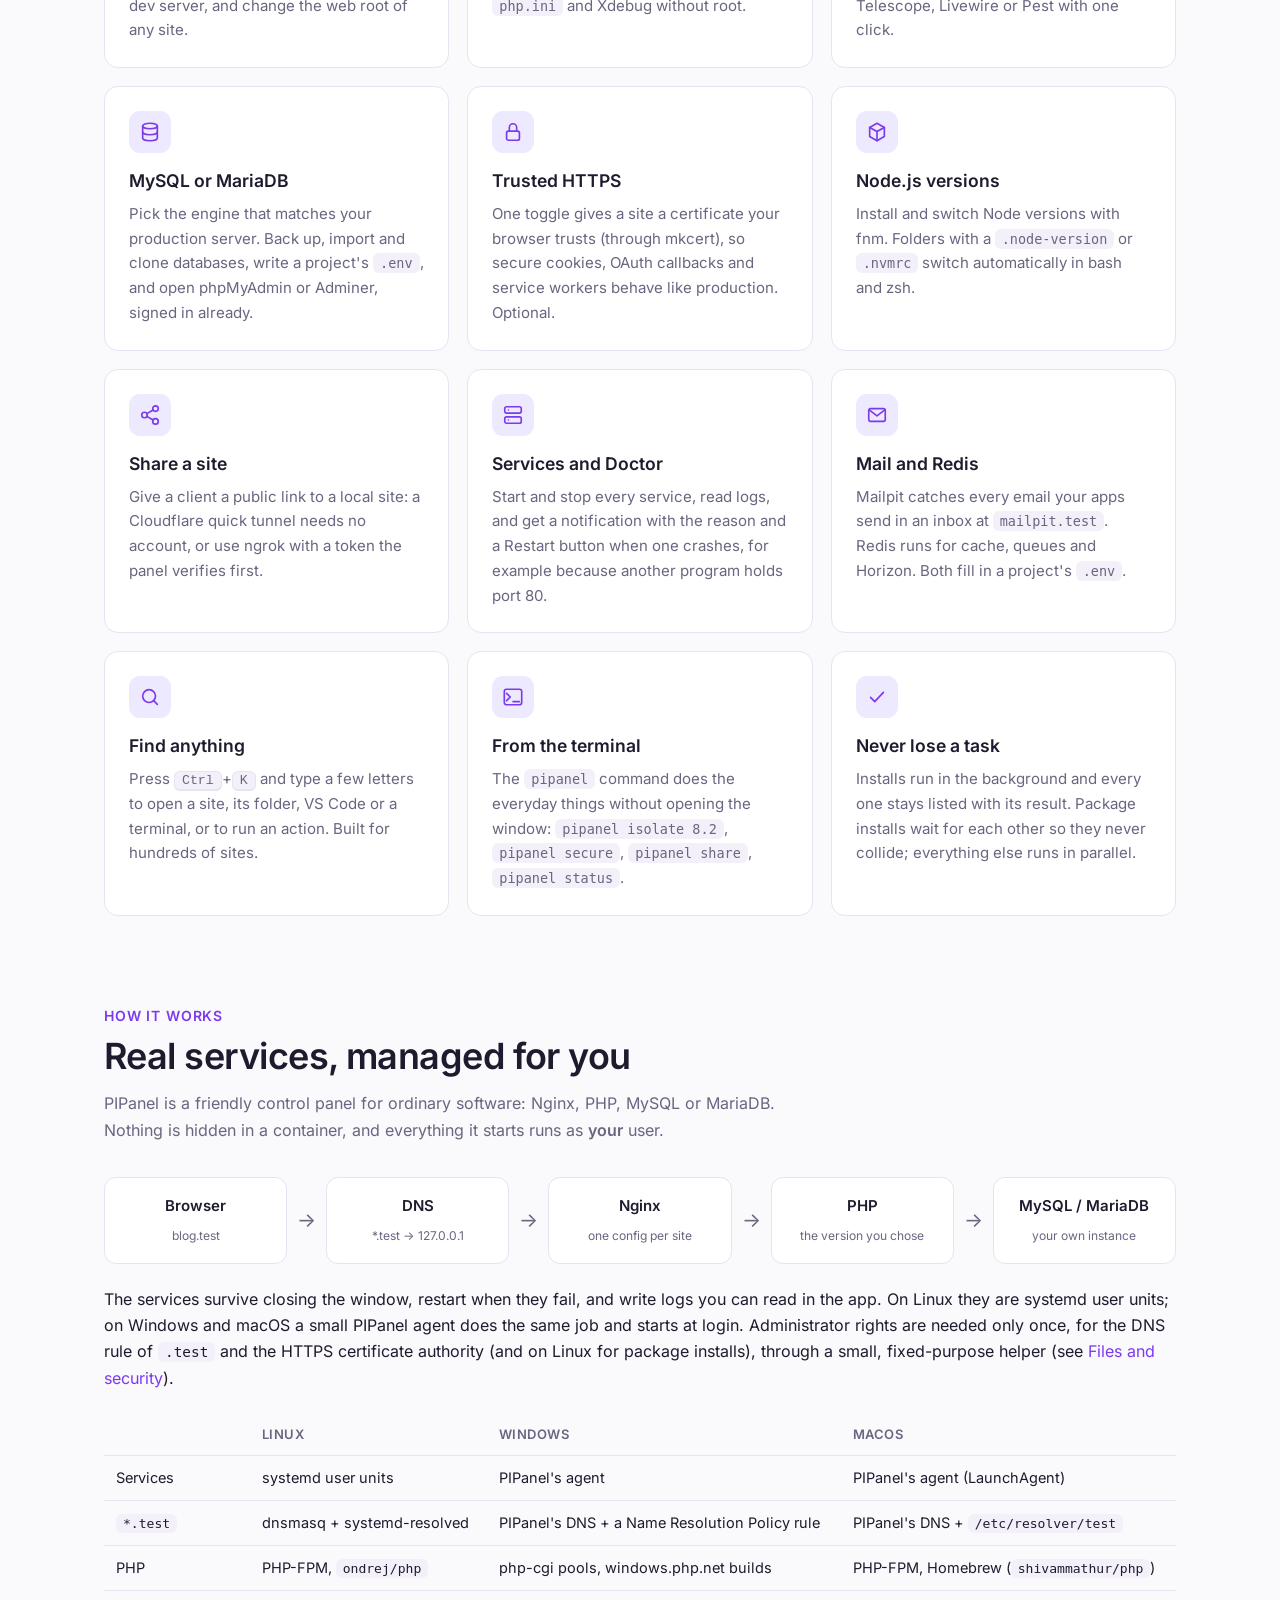
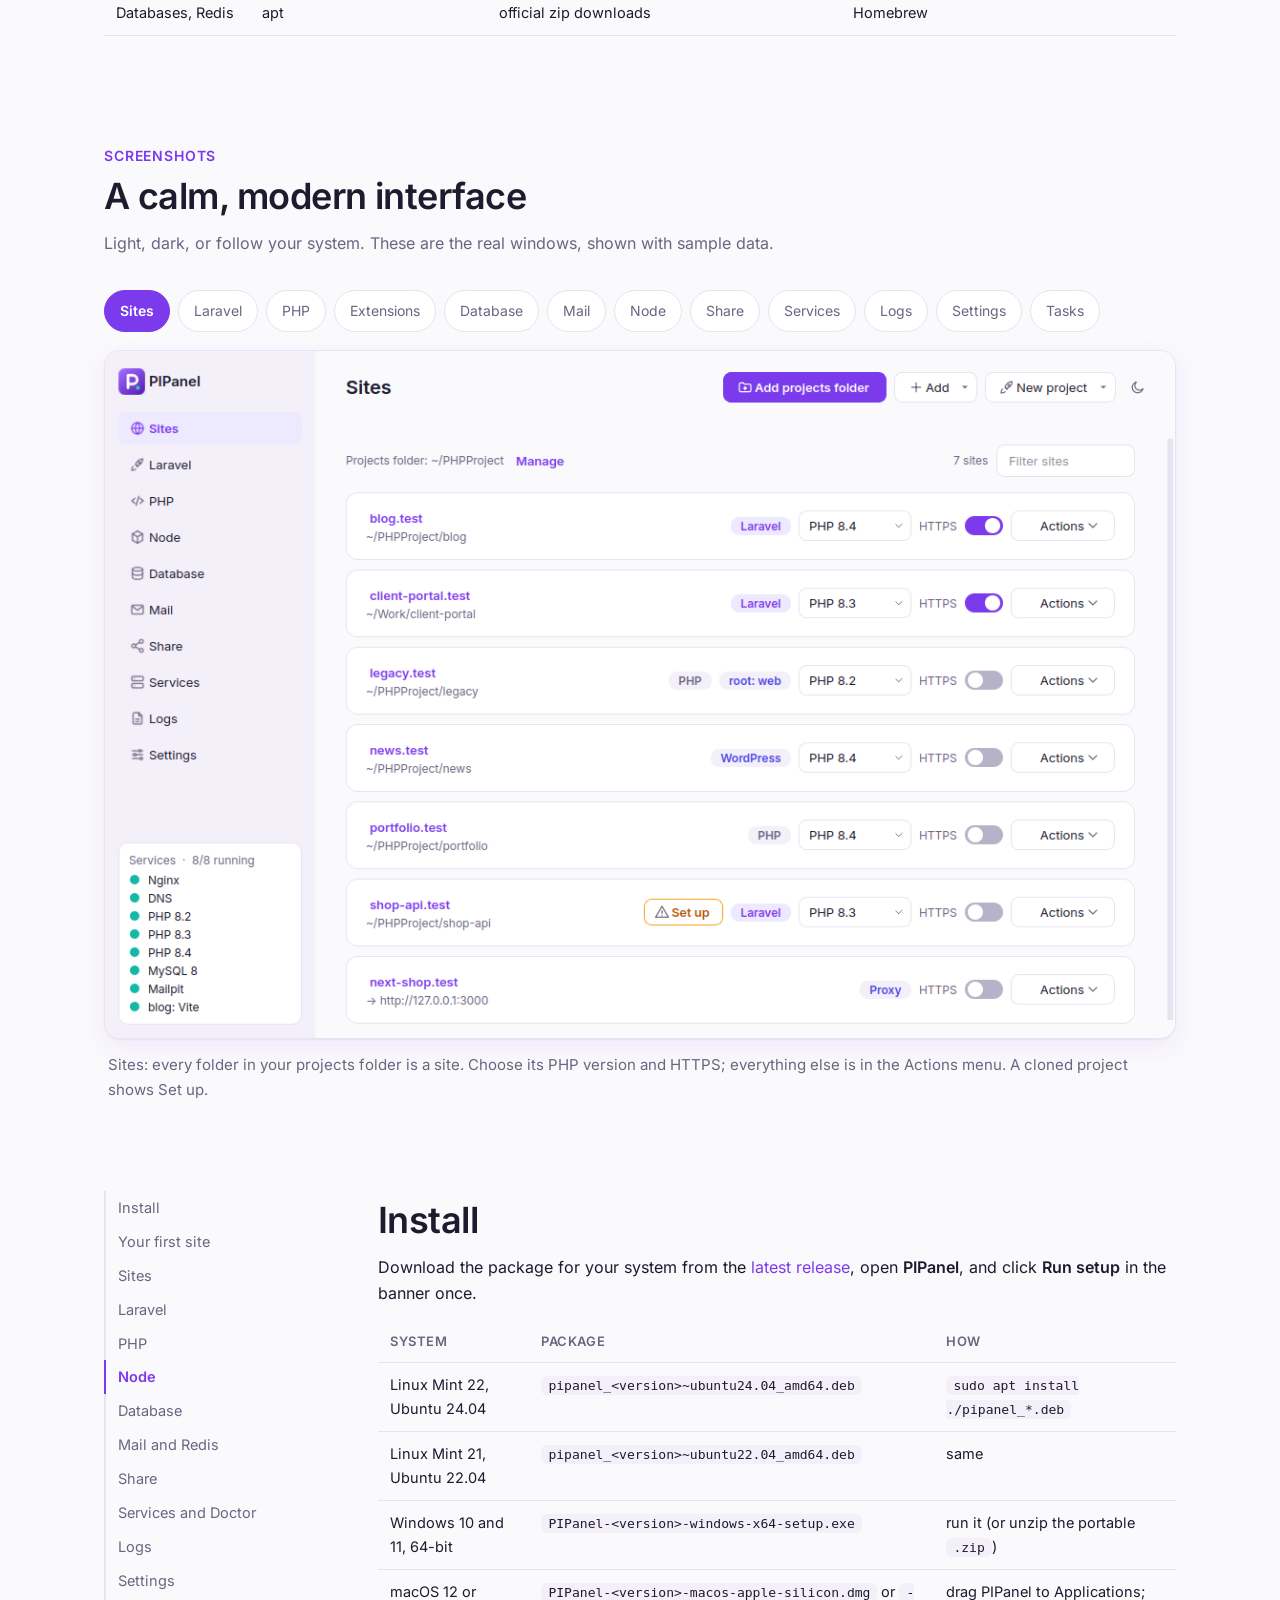
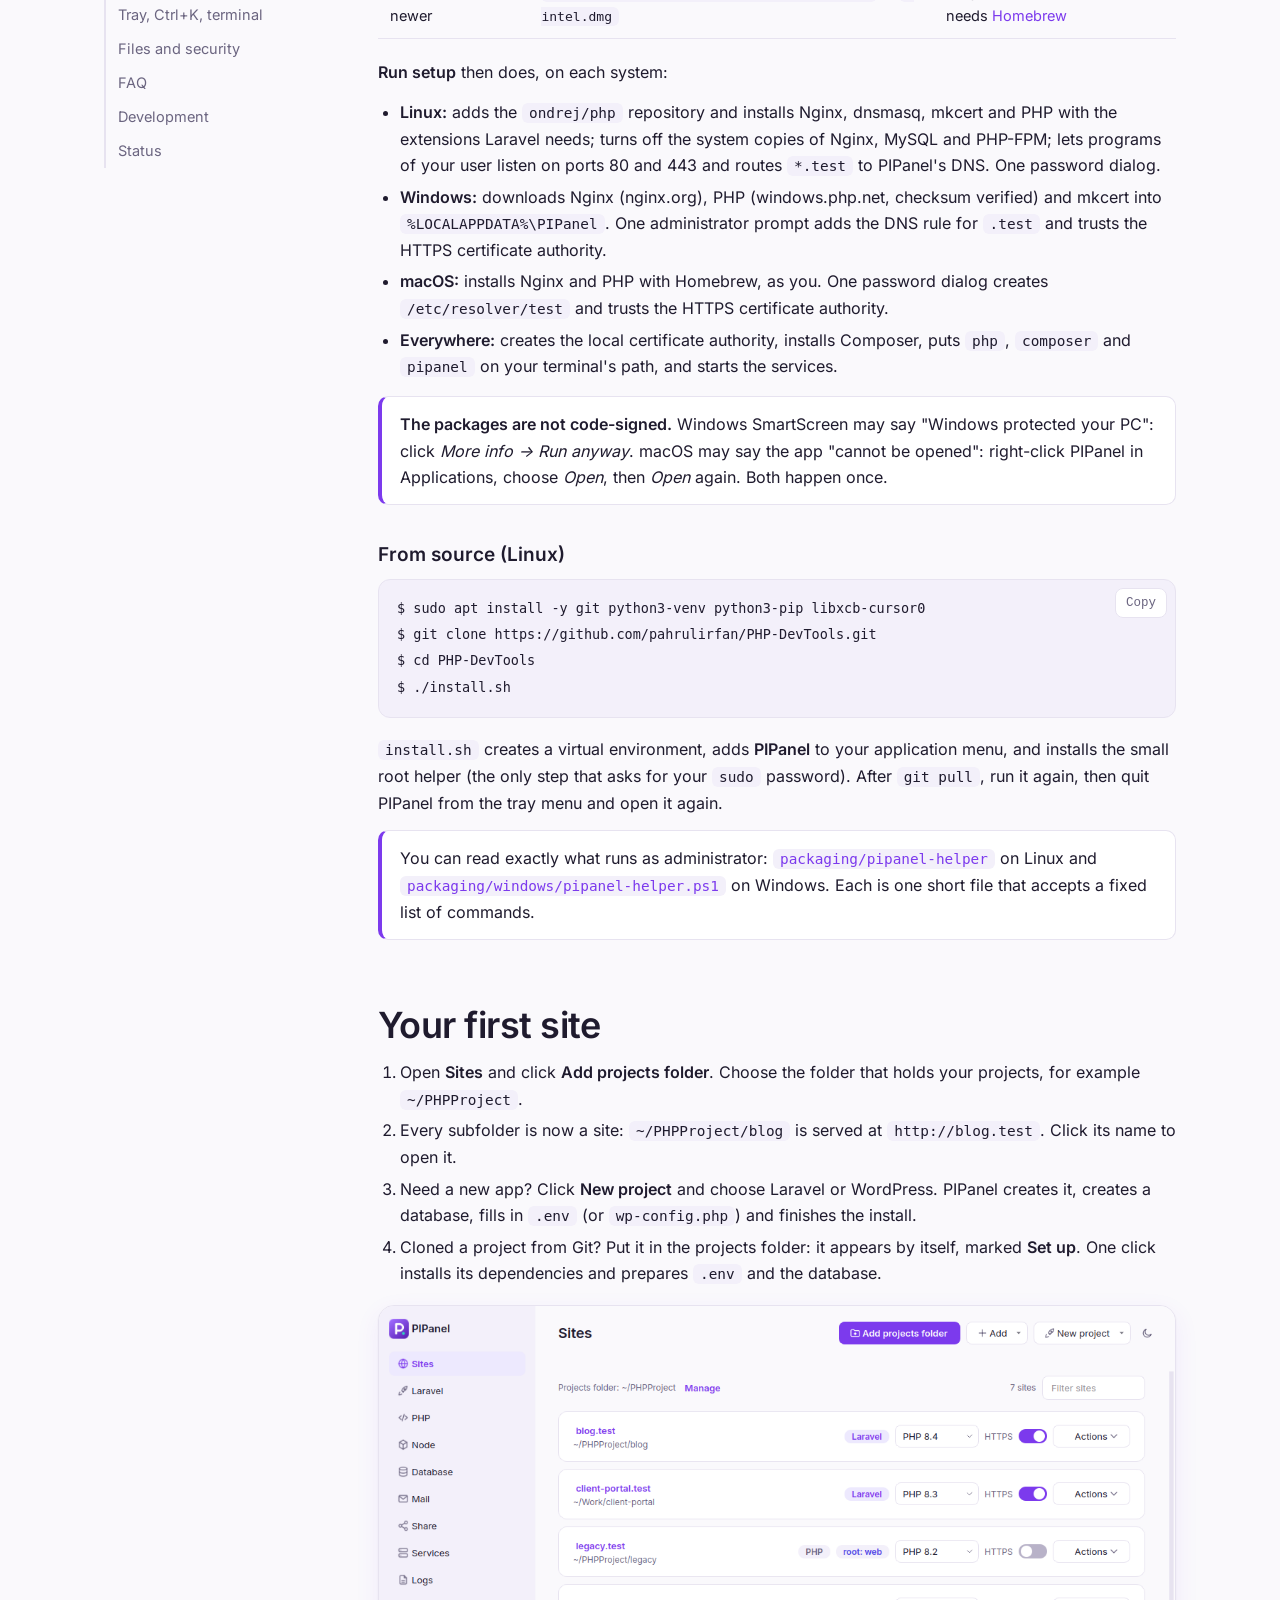
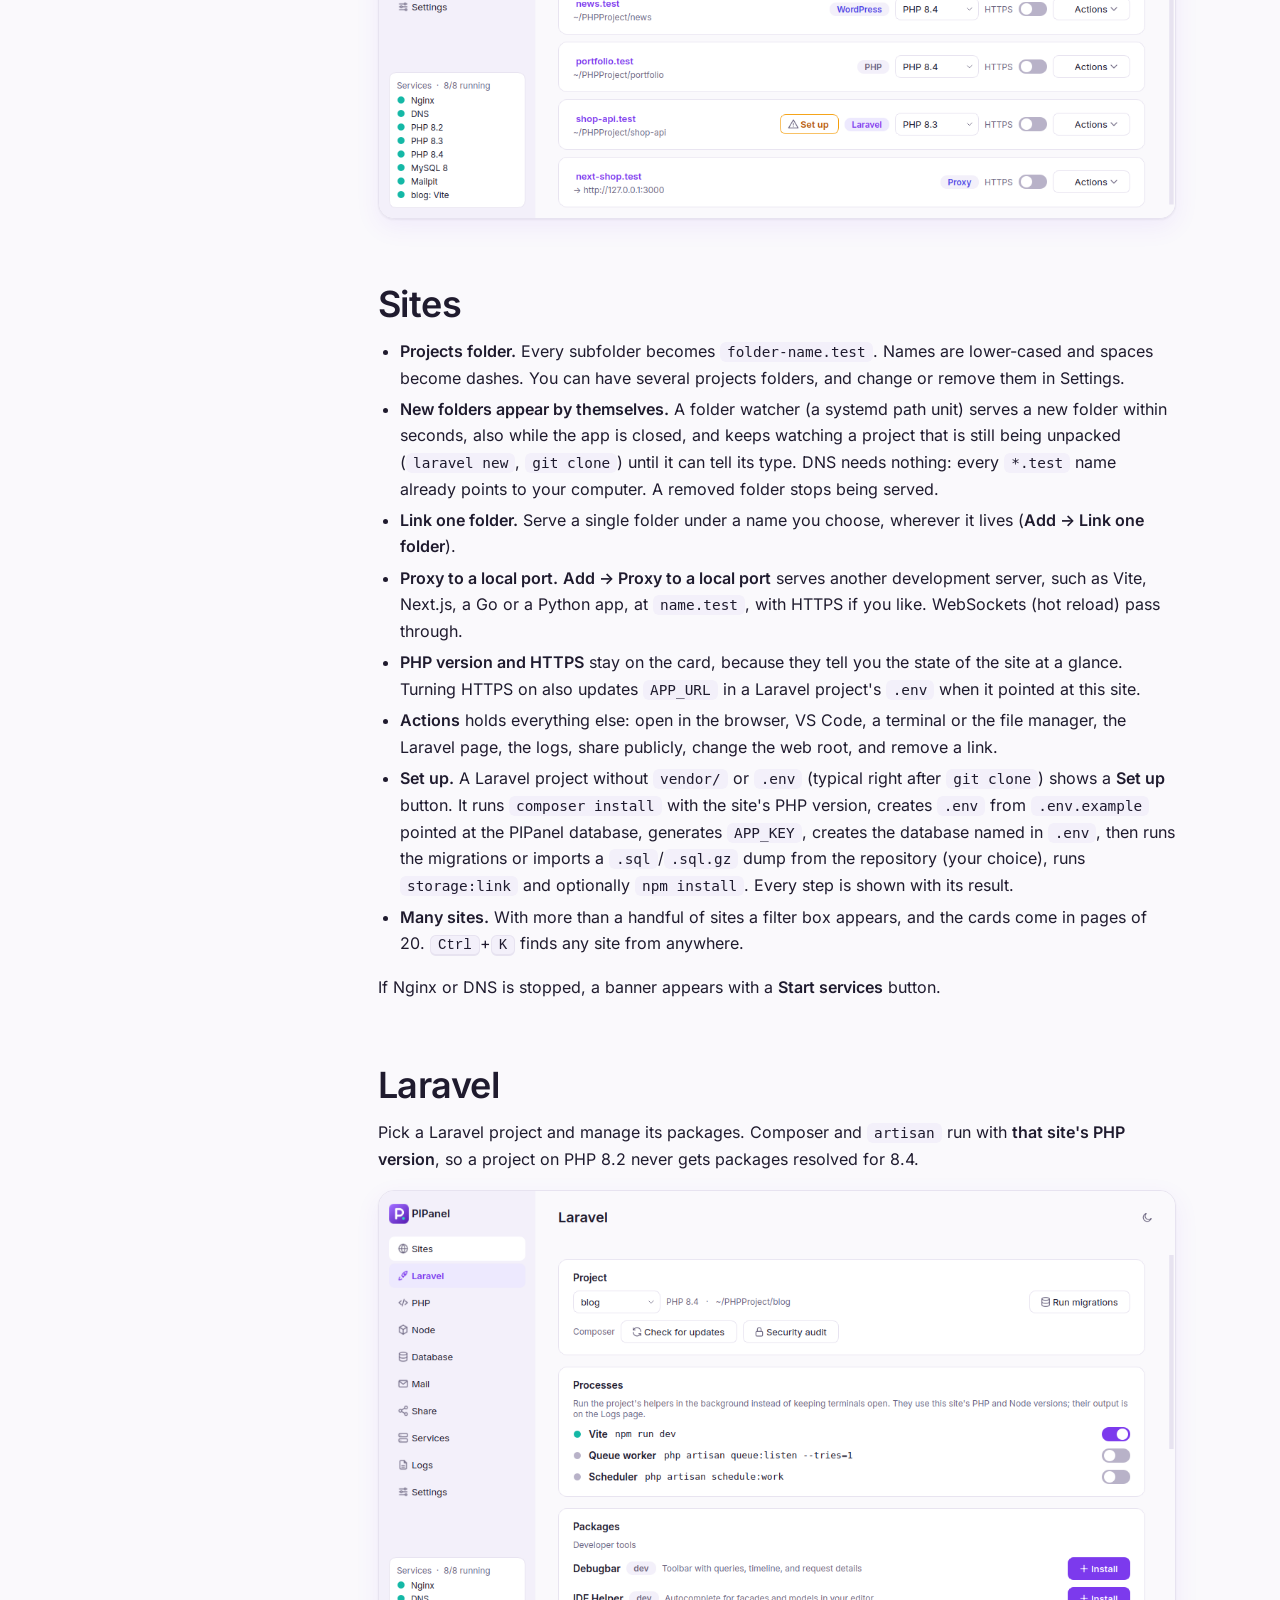
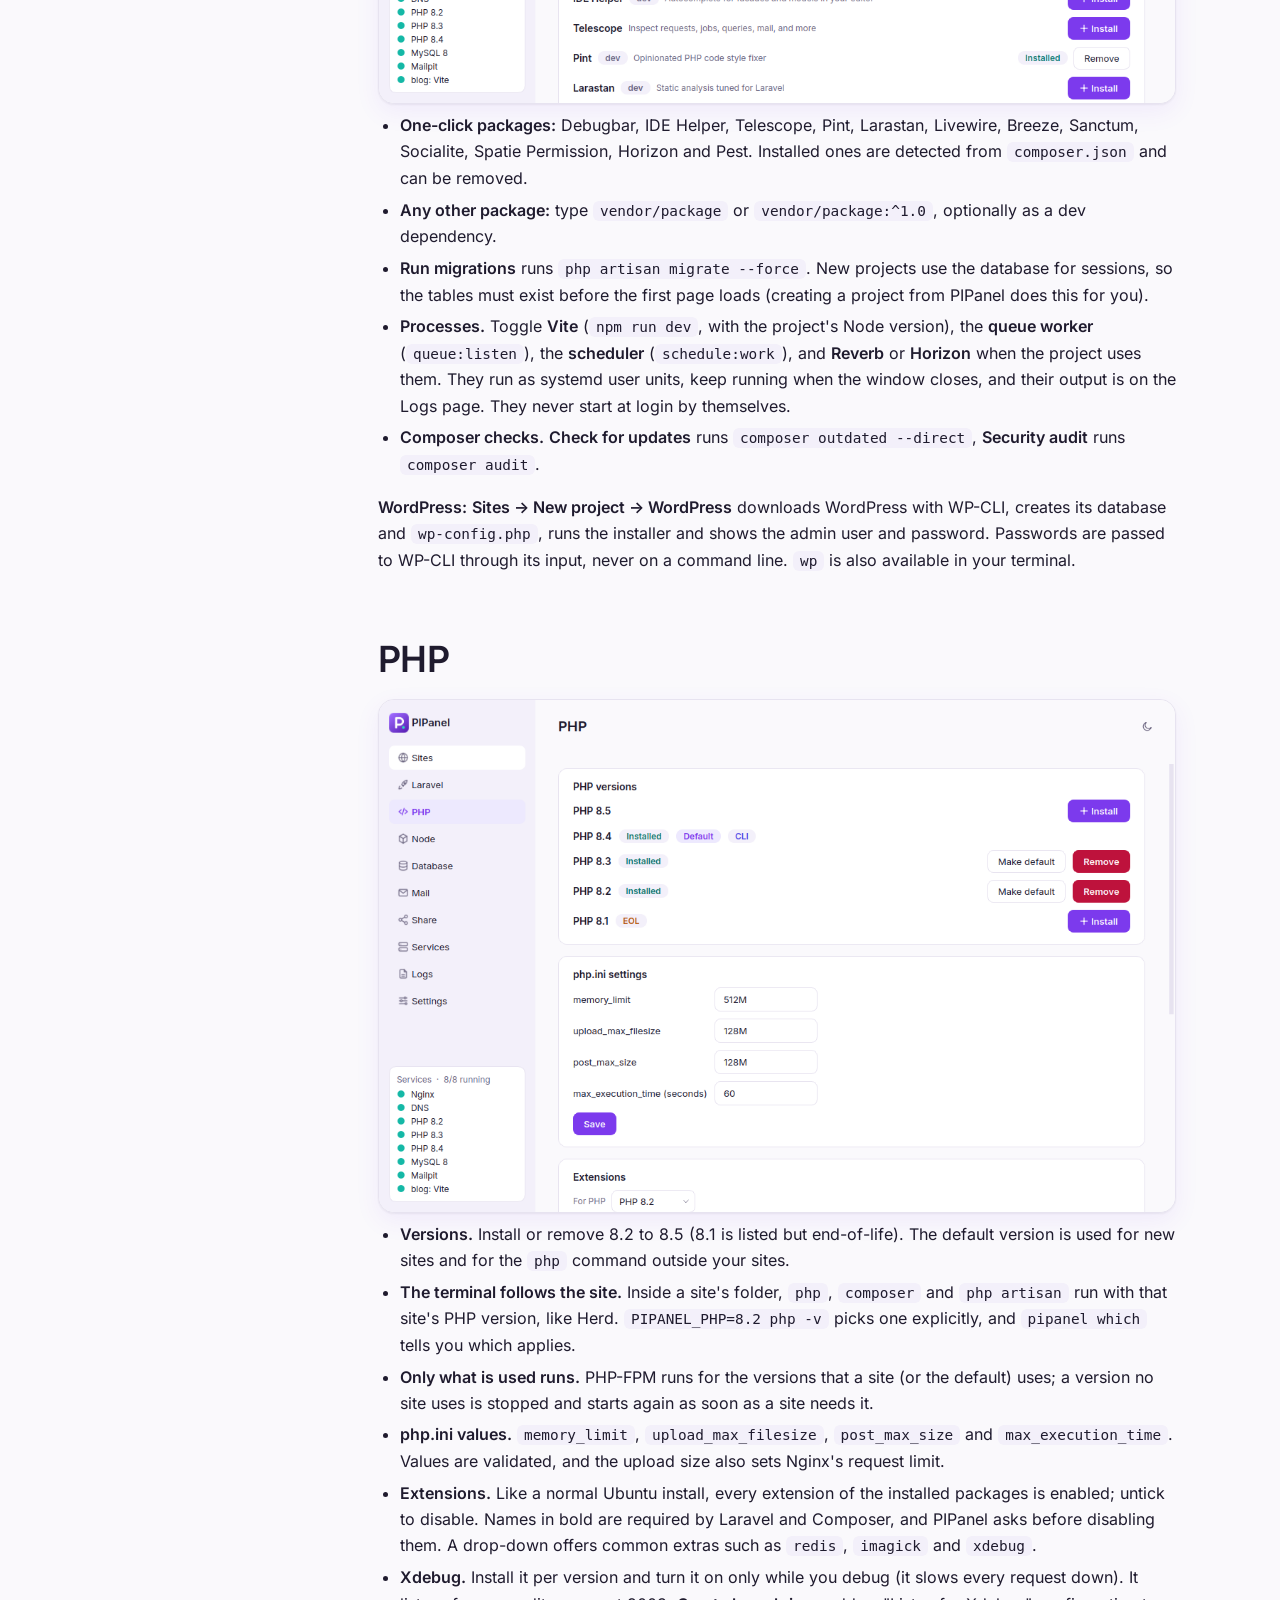
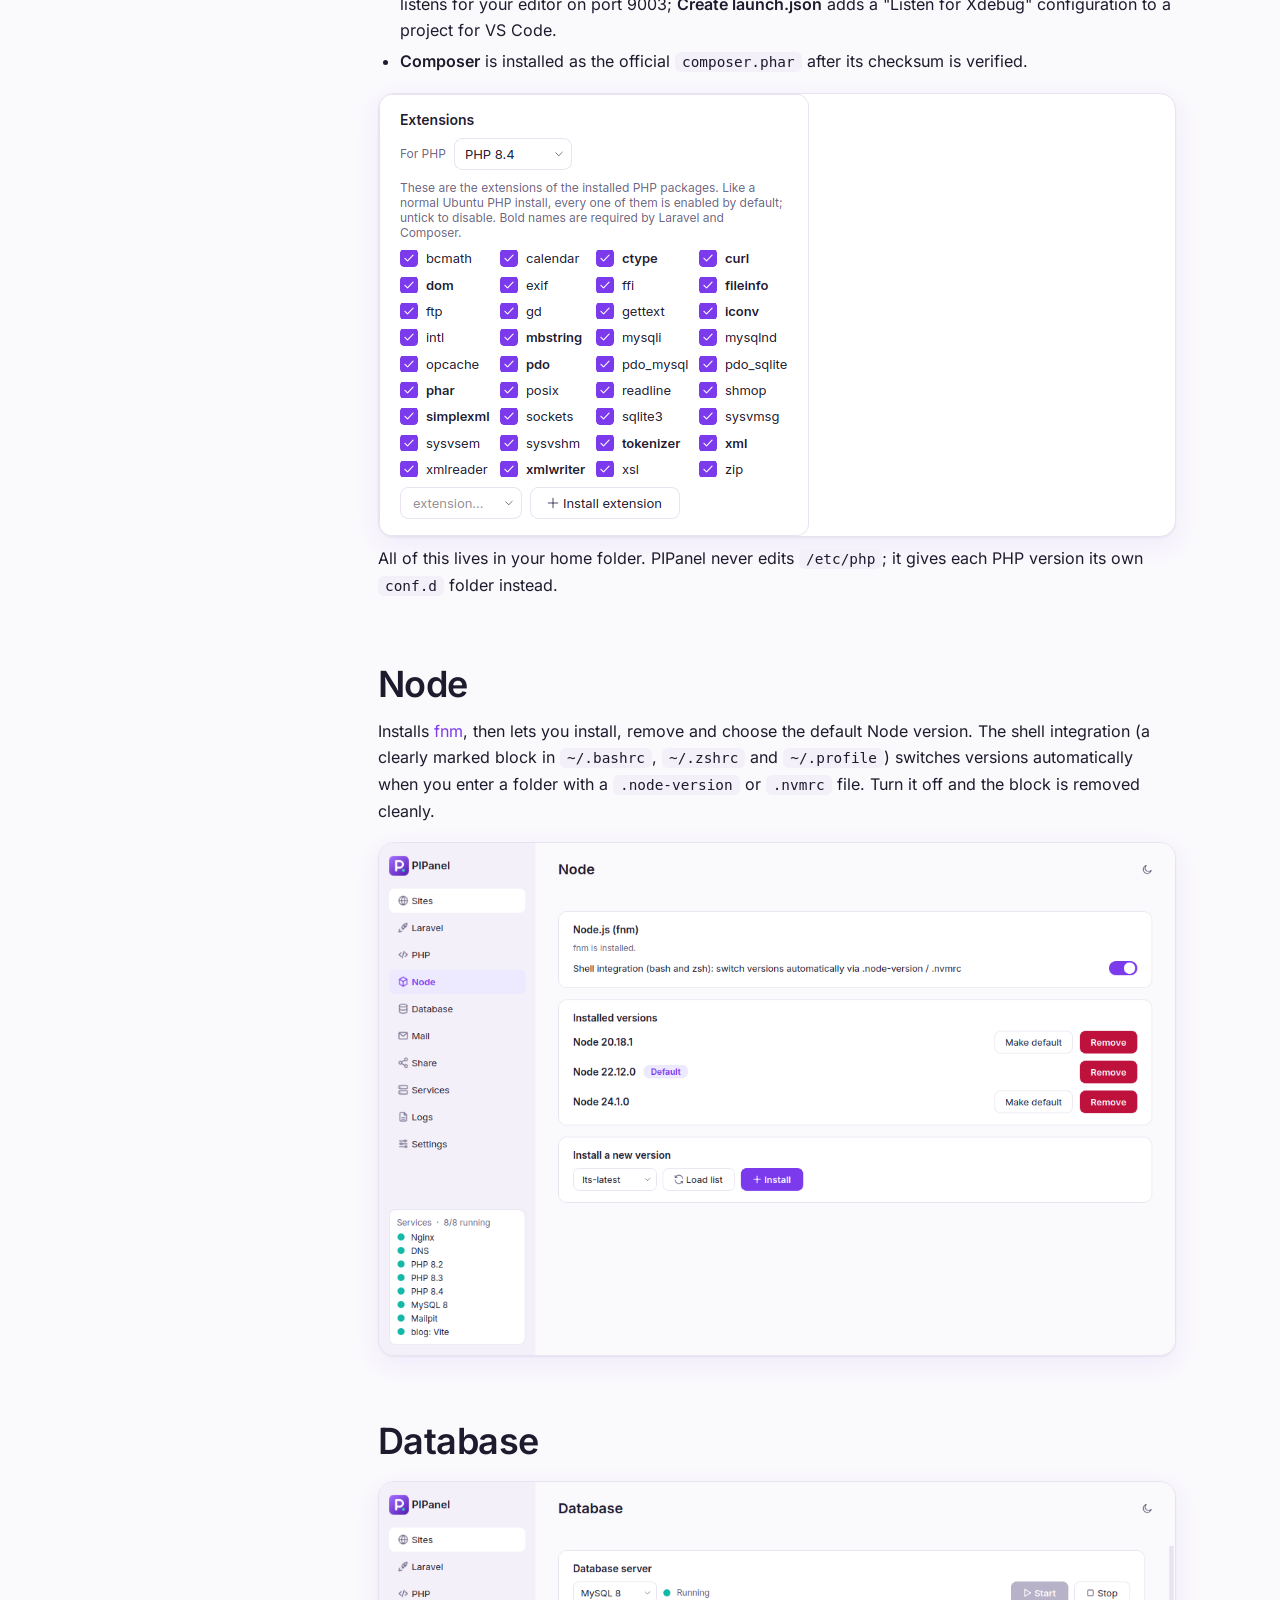
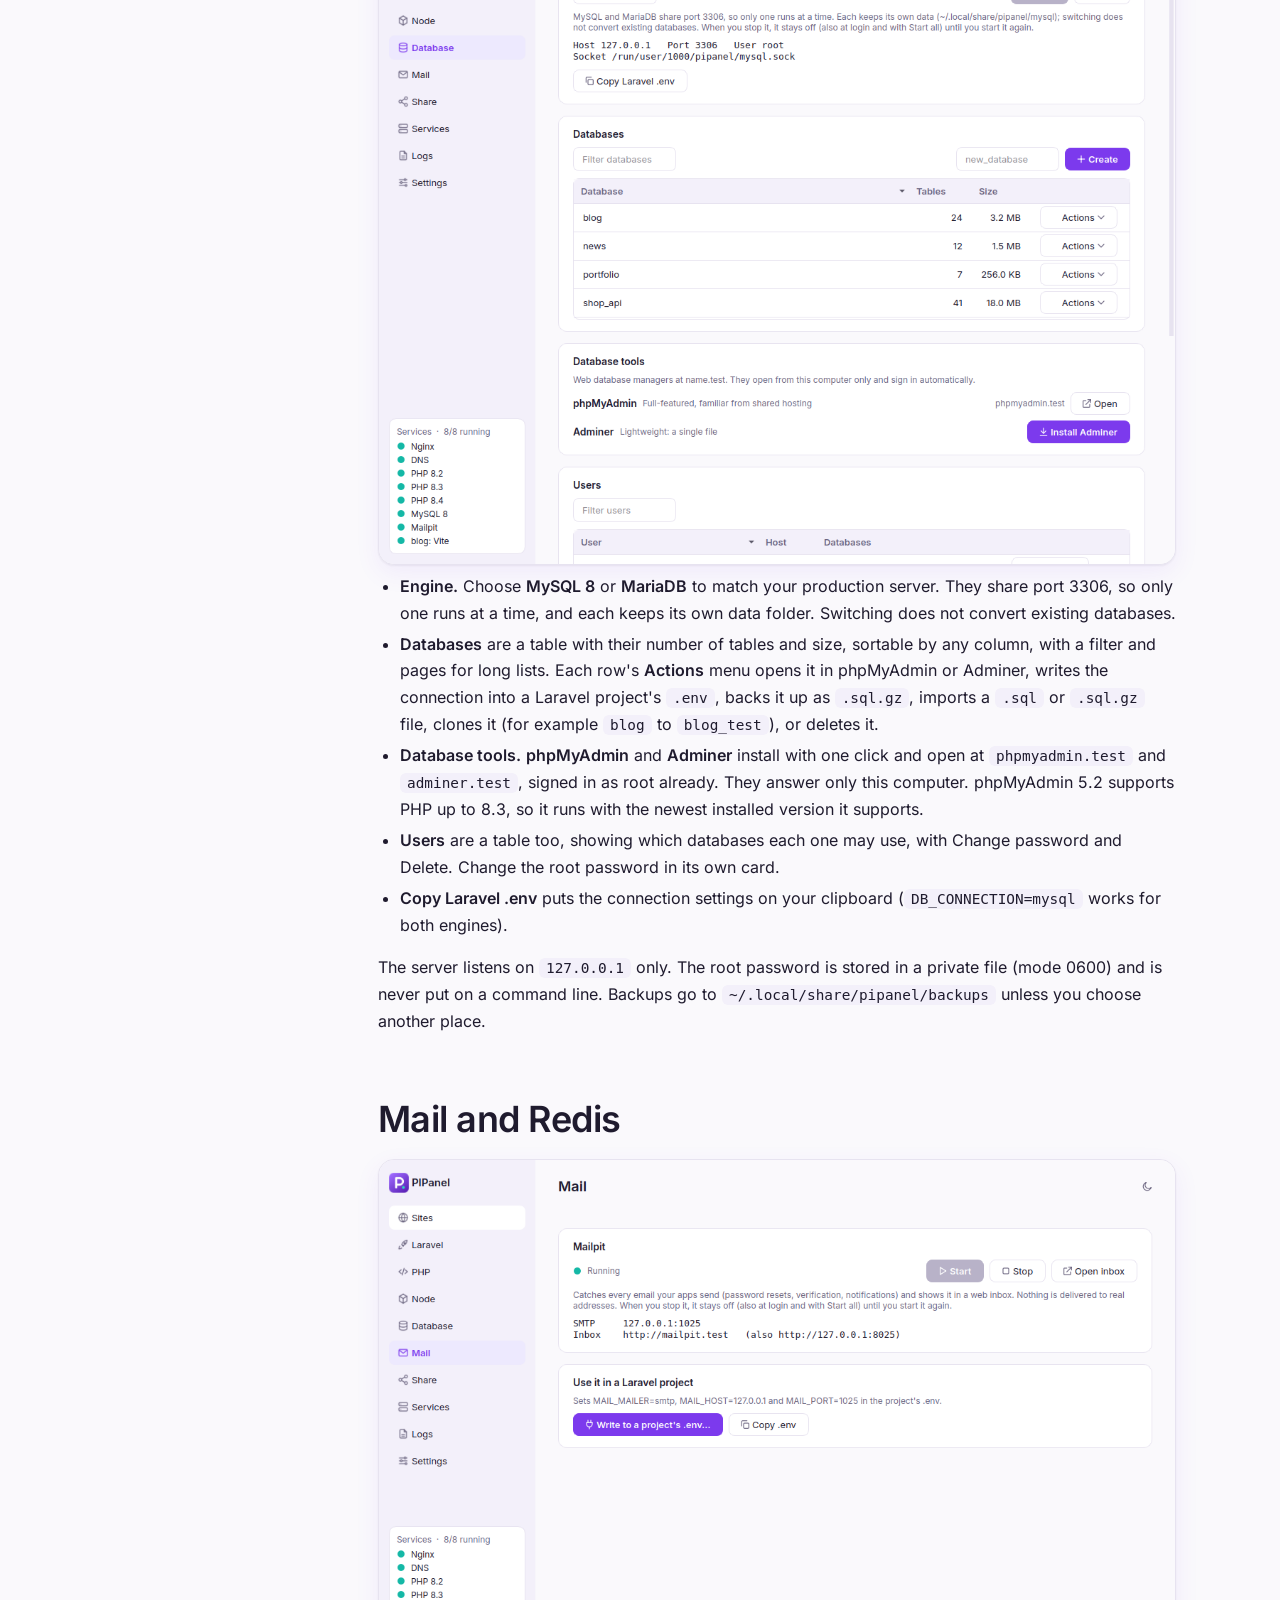
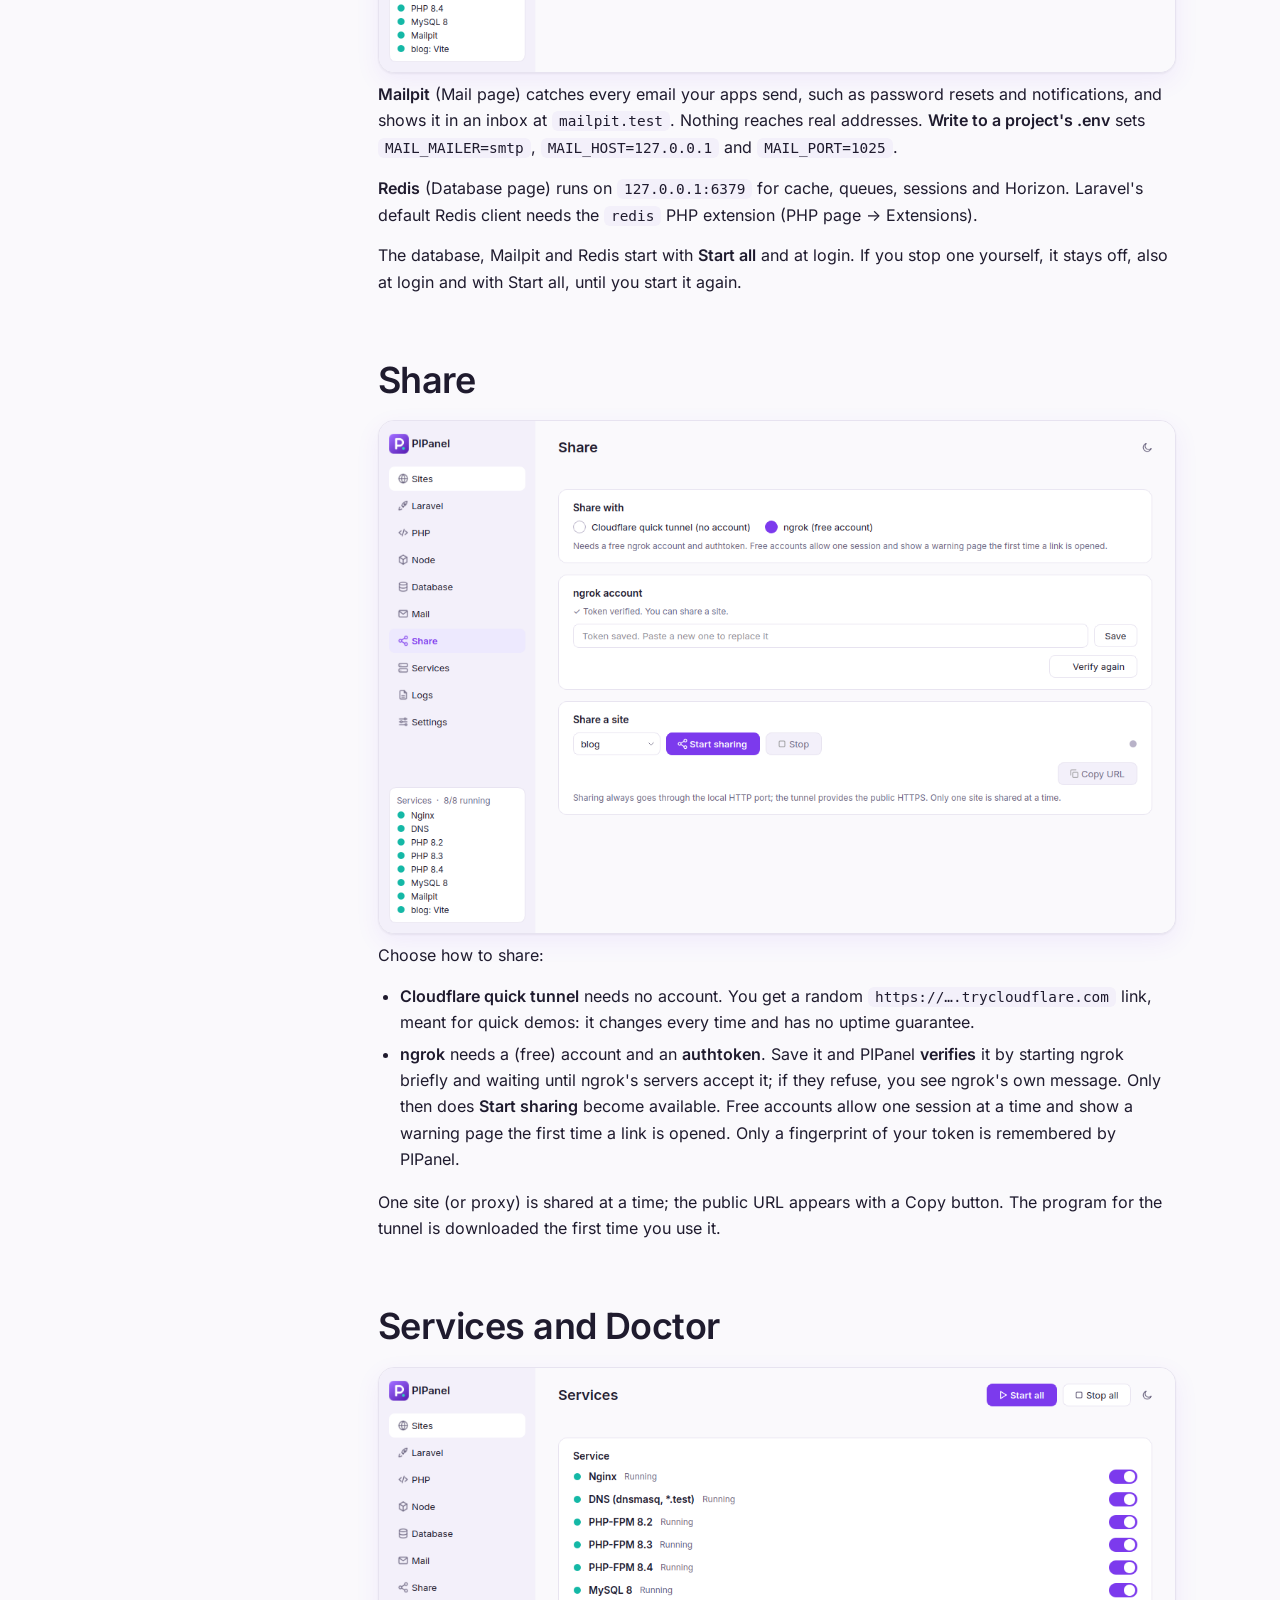
==== commit f7085bed: "Add an about page with the author and how PIPanel is built Link the about and donation pages from th" ====
--- a/docs/index.html
+++ b/docs/index.html
@@ -24,11 +24,12 @@
     <nav class="nav" id="nav" aria-label="Main">
       <a href="#why">Why PIPanel</a>
       <a href="#features">Features</a>
-      <a href="#screenshots">Screenshots</a>
       <a href="#install">Install</a>
       <a href="#sites">Guide</a>
       <a href="#faq">FAQ</a>
+      <a href="about.html">About</a>
       <a href="https://github.com/pahrulirfan/PHP-DevTools">GitHub</a>
+      <a href="donate.html">Donate</a>
     </nav>
     <button class="icon-btn" id="theme" type="button" aria-label="Switch theme" title="Switch theme">
       <svg viewBox="0 0 24 24" fill="none" stroke="currentColor" stroke-width="1.8" stroke-linecap="round" stroke-linejoin="round" aria-hidden="true"><path d="M20 14.5A8.5 8.5 0 1 1 9.5 4a7 7 0 0 0 10.5 10.5z"/></svg>
@@ -433,7 +434,7 @@
 <footer>
   <div class="wrap">
     <span>PIPanel, by Pahrul Irfan.</span>
-    <span><a href="https://github.com/pahrulirfan/PHP-DevTools">Source on GitHub</a> · Inter font under the SIL Open Font License</span>
+    <span><a href="https://github.com/pahrulirfan/PHP-DevTools">Source on GitHub</a> · <a href="about.html">About</a> · <a href="donate.html">Donate</a> · Inter font under the SIL Open Font License</span>
   </div>
 </footer>
 
--- a/docs/assets/css/site.css
+++ b/docs/assets/css/site.css
@@ -55,6 +55,7 @@
 .nav { display: flex; gap: 22px; margin-left: auto; align-items: center; }
 .nav a { color: var(--muted); font-size: 14.5px; }
 .nav a:hover { color: var(--text); text-decoration: none; }
+.nav a[aria-current="page"] { color: var(--text); font-weight: 600; }
 .icon-btn { background: transparent; border: 1px solid var(--border); color: var(--muted); width: 38px; height: 38px;
   border-radius: 10px; cursor: pointer; display: grid; place-items: center; }
 .icon-btn:hover { background: var(--surface-2); color: var(--text); }
